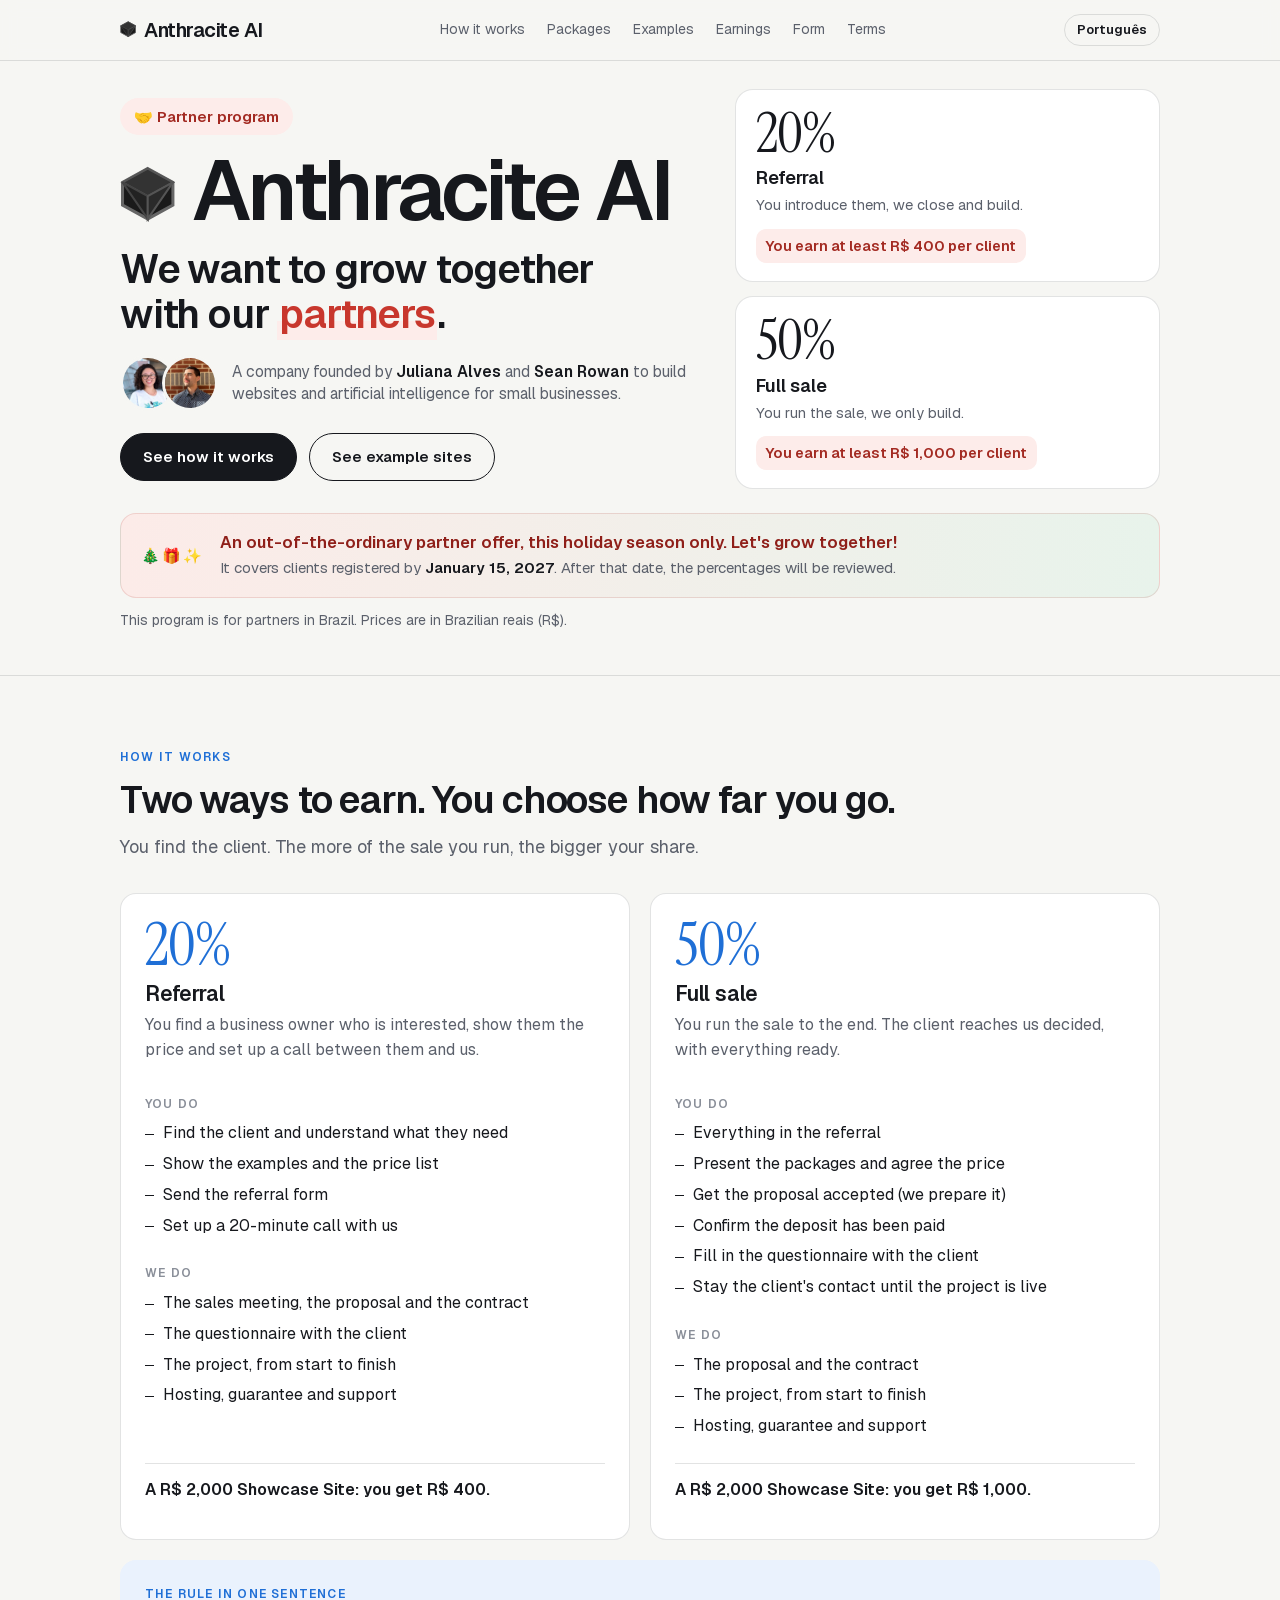
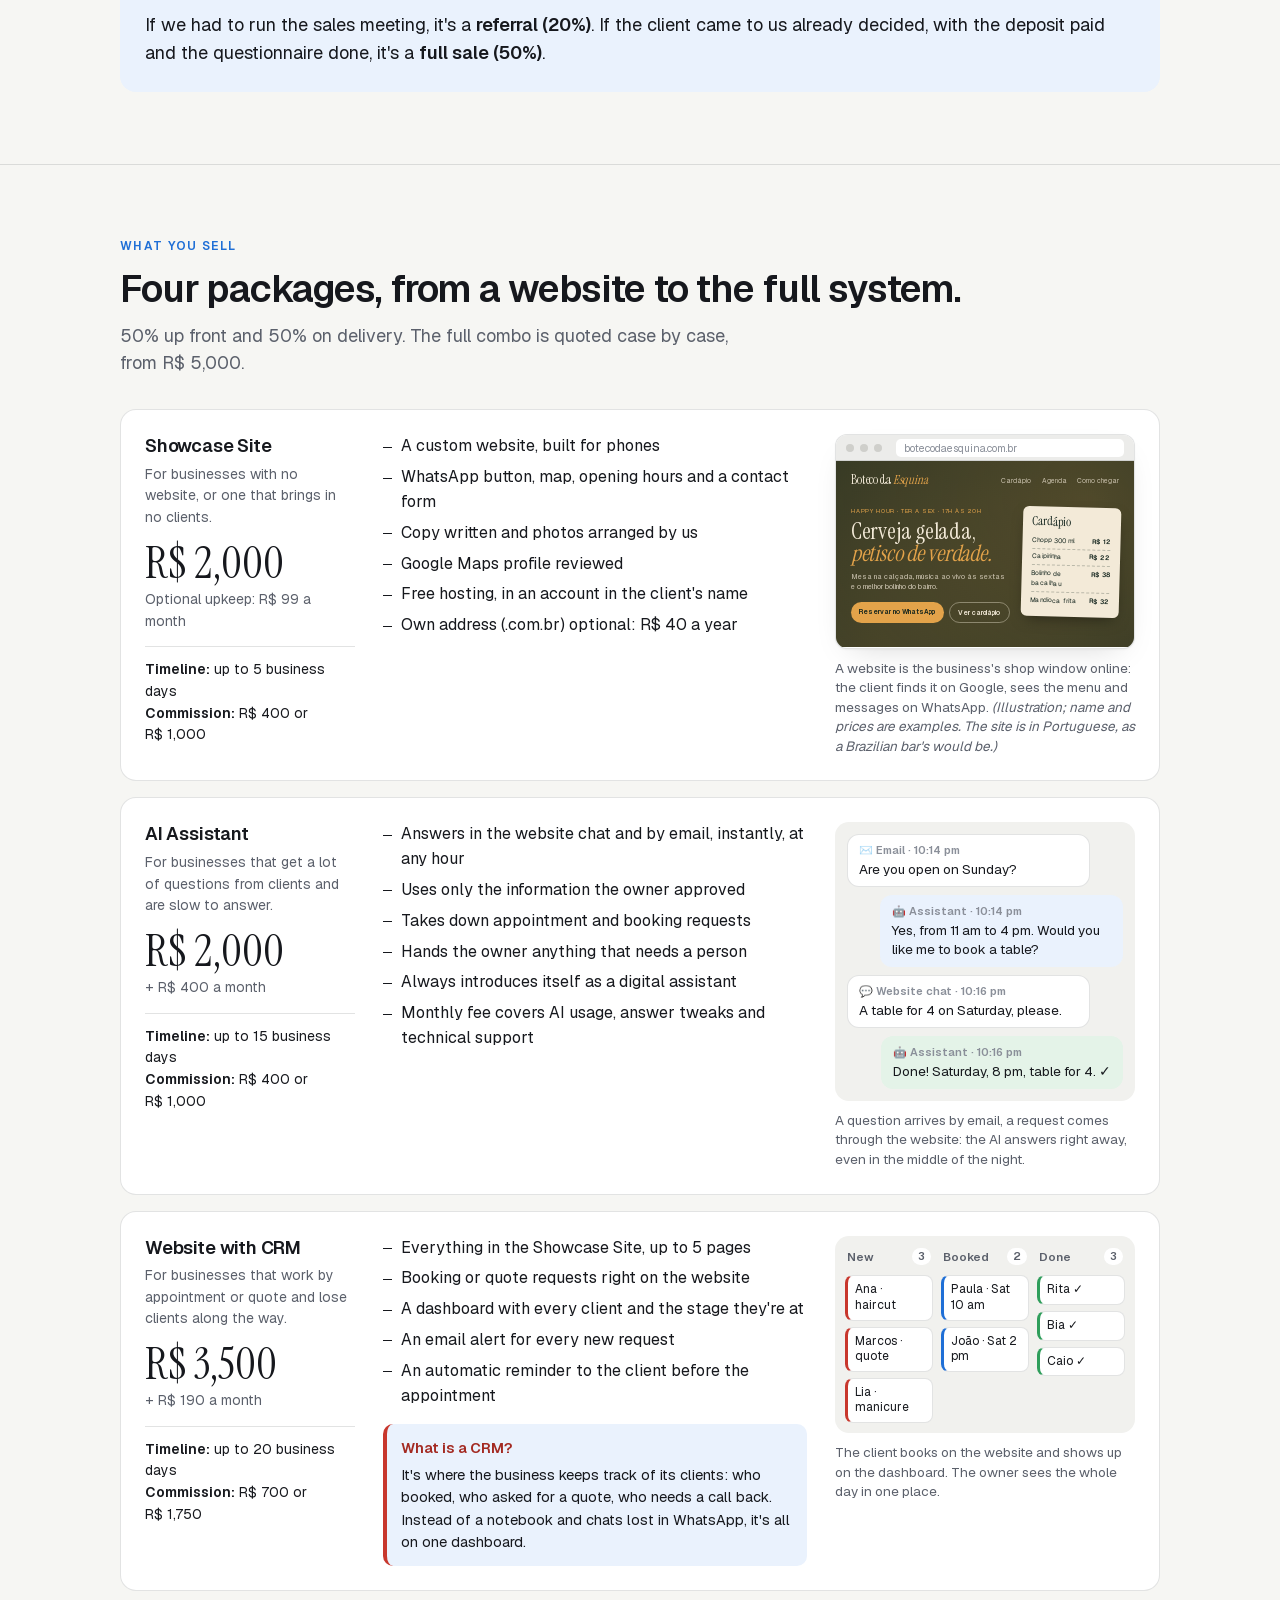
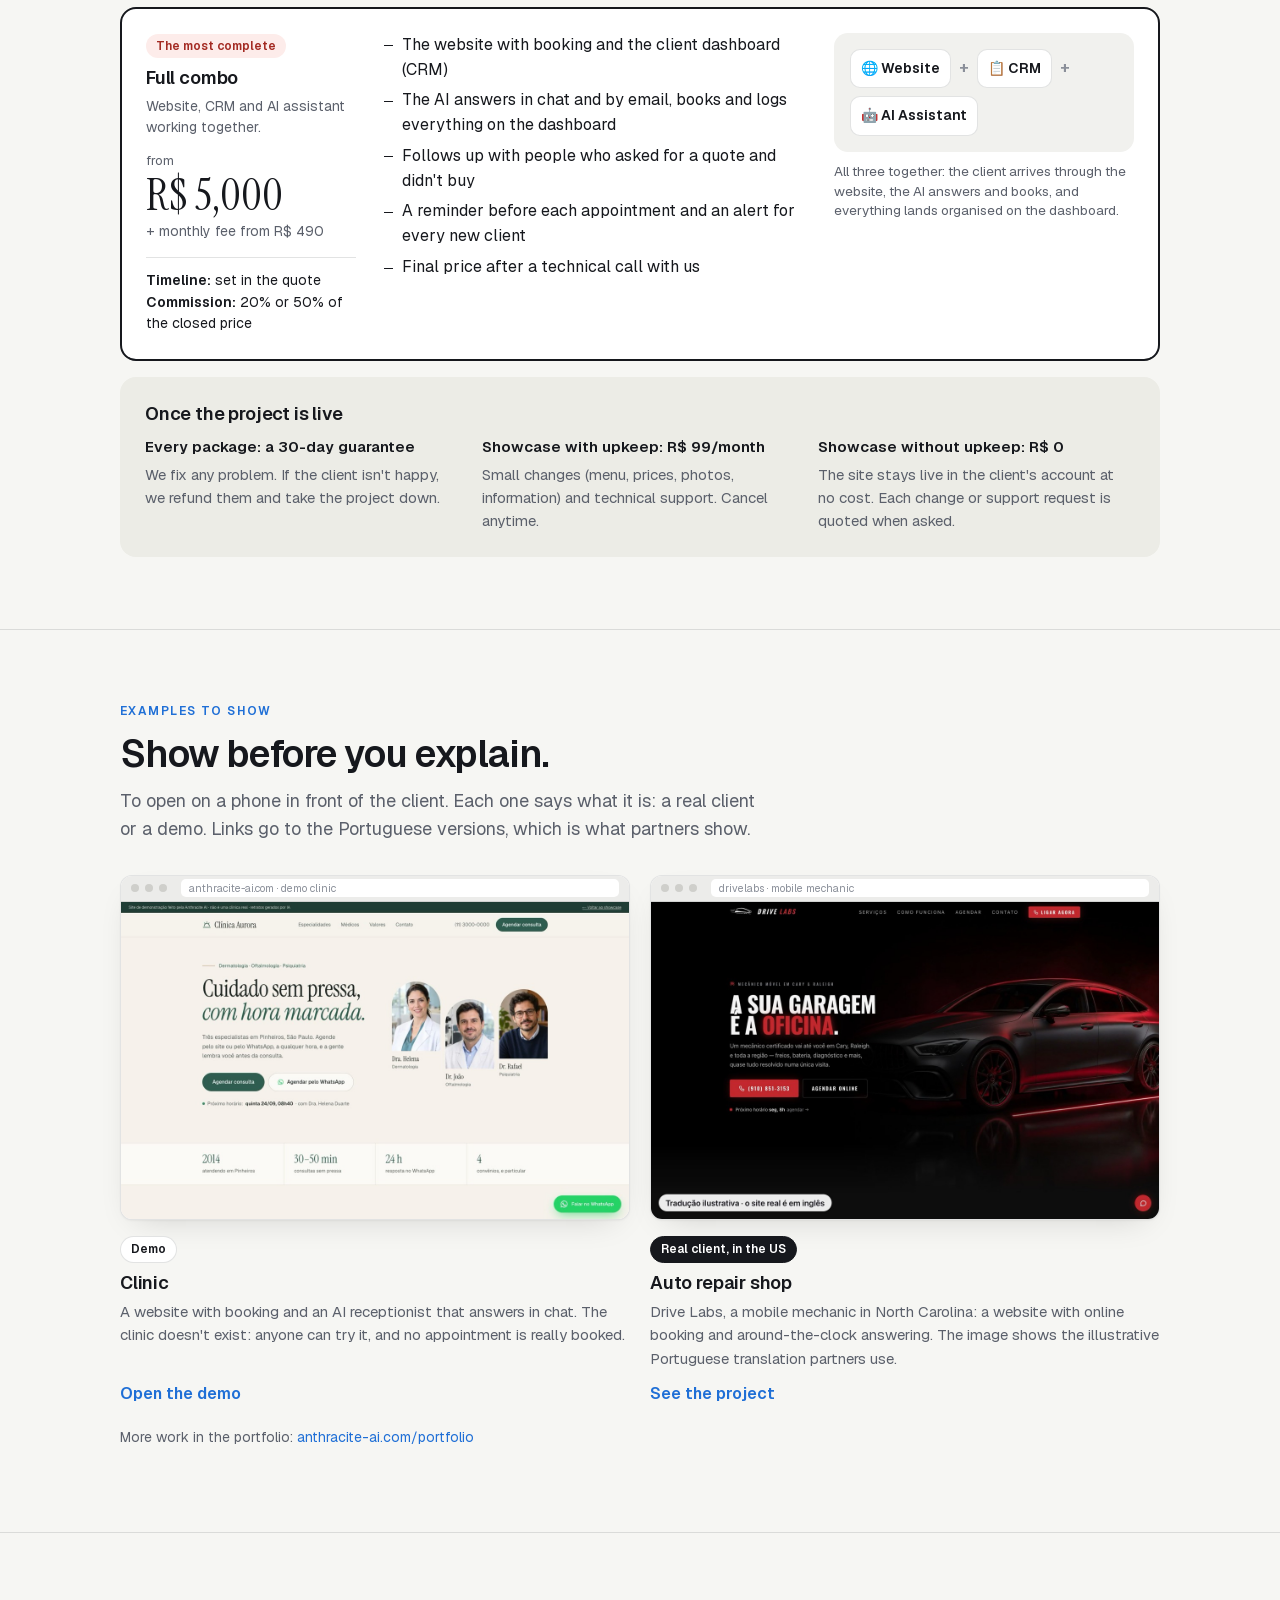
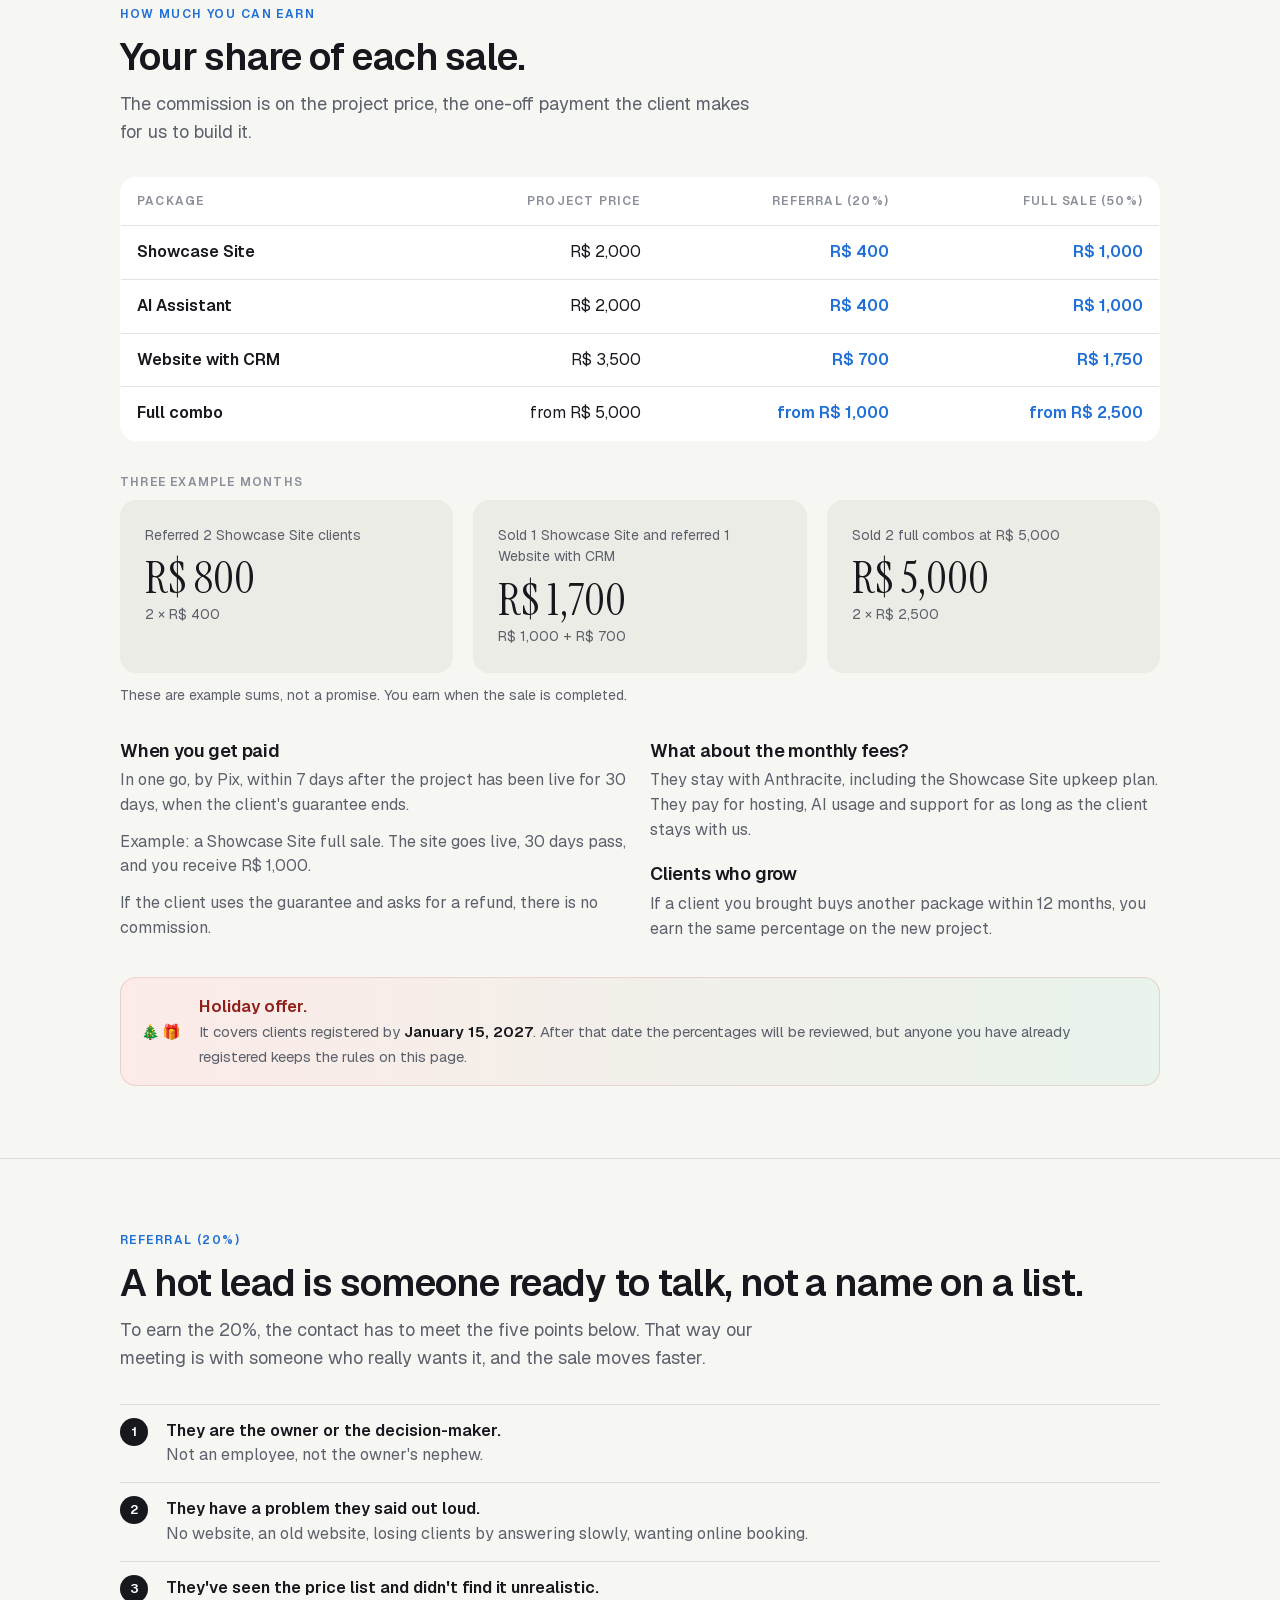
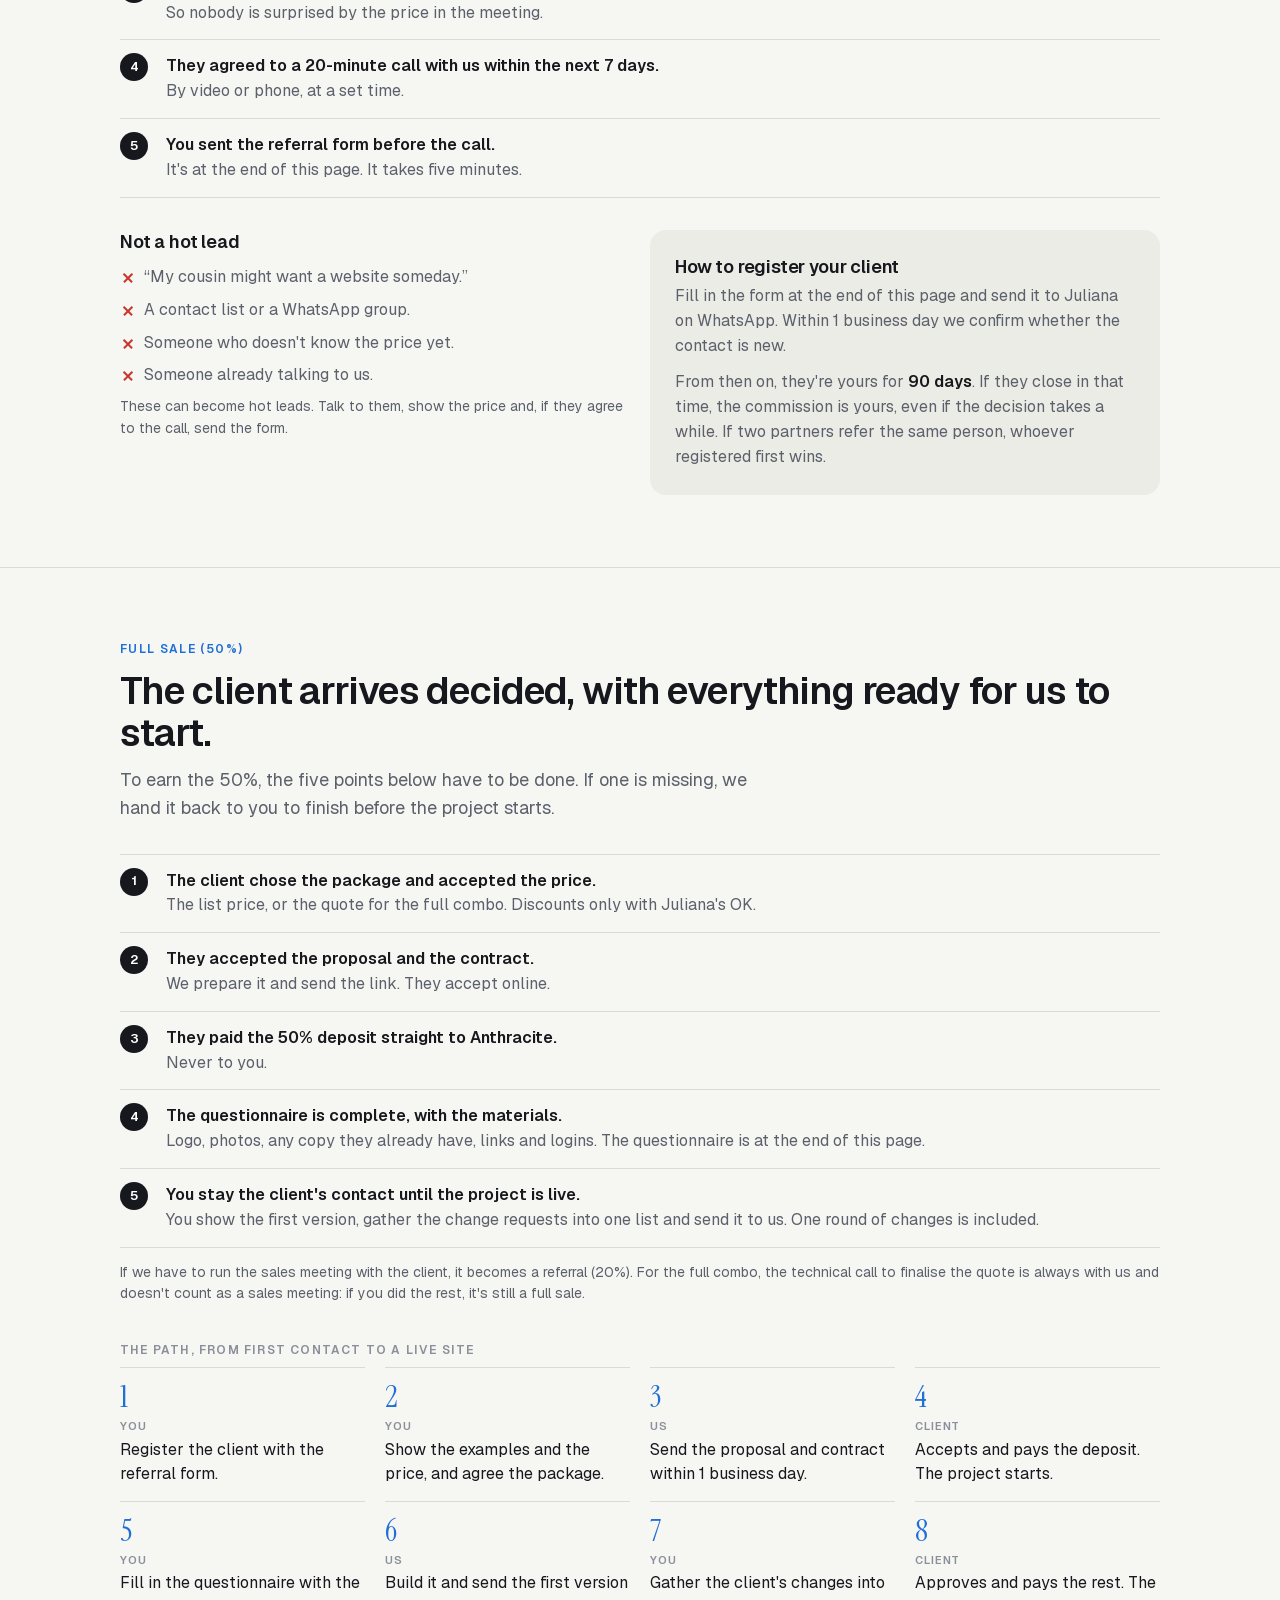
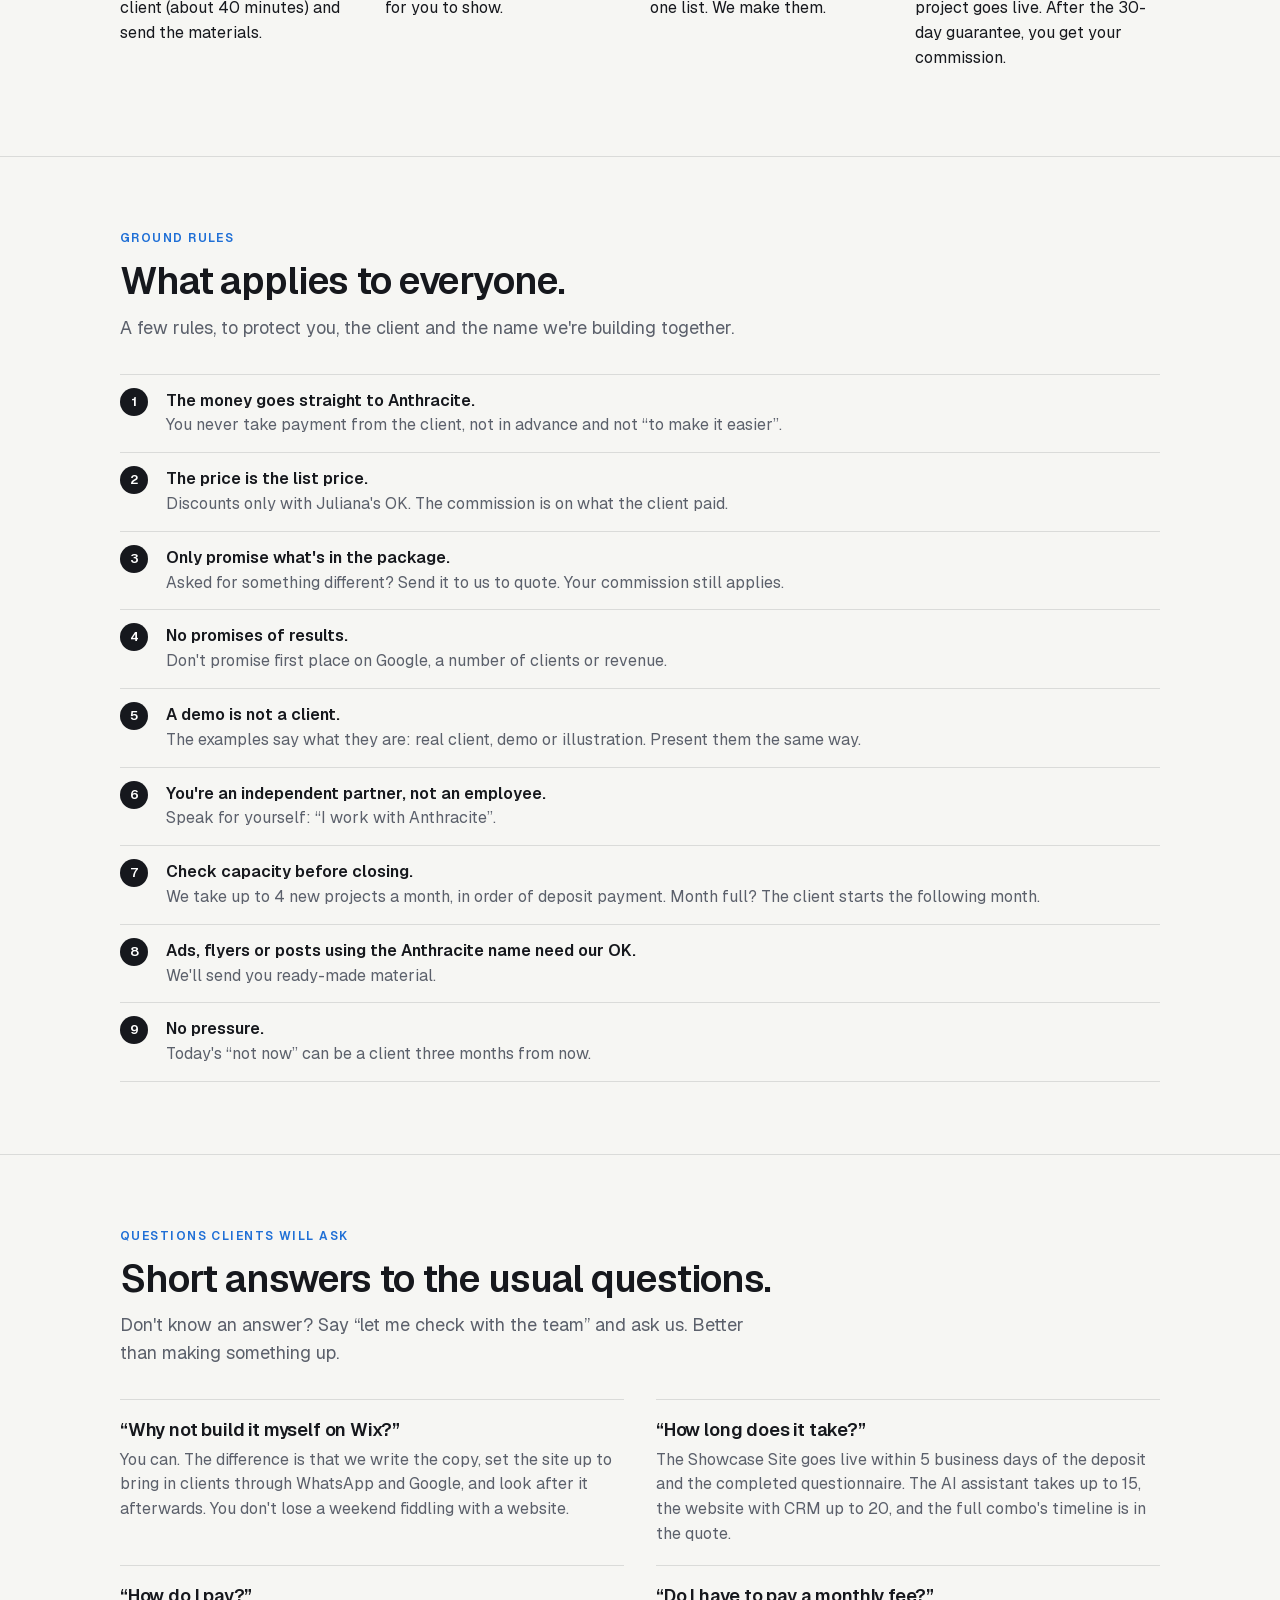
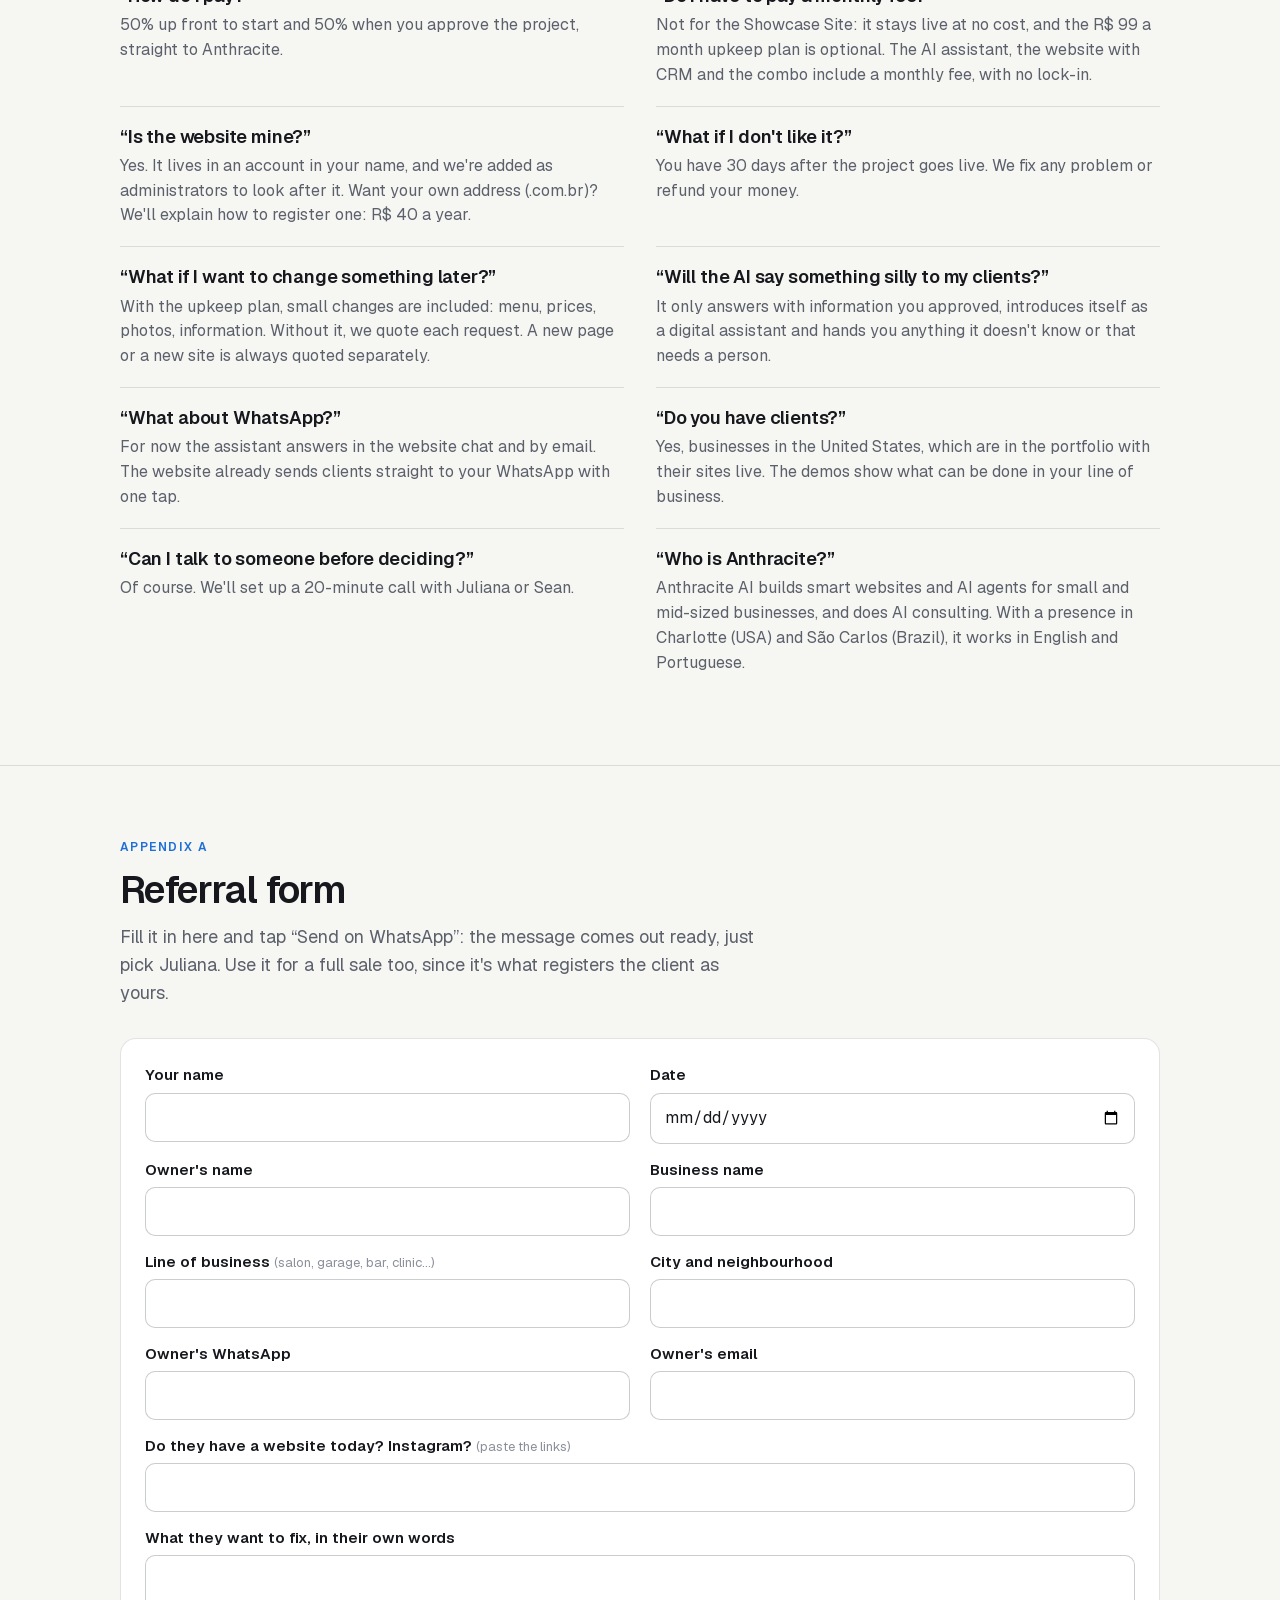
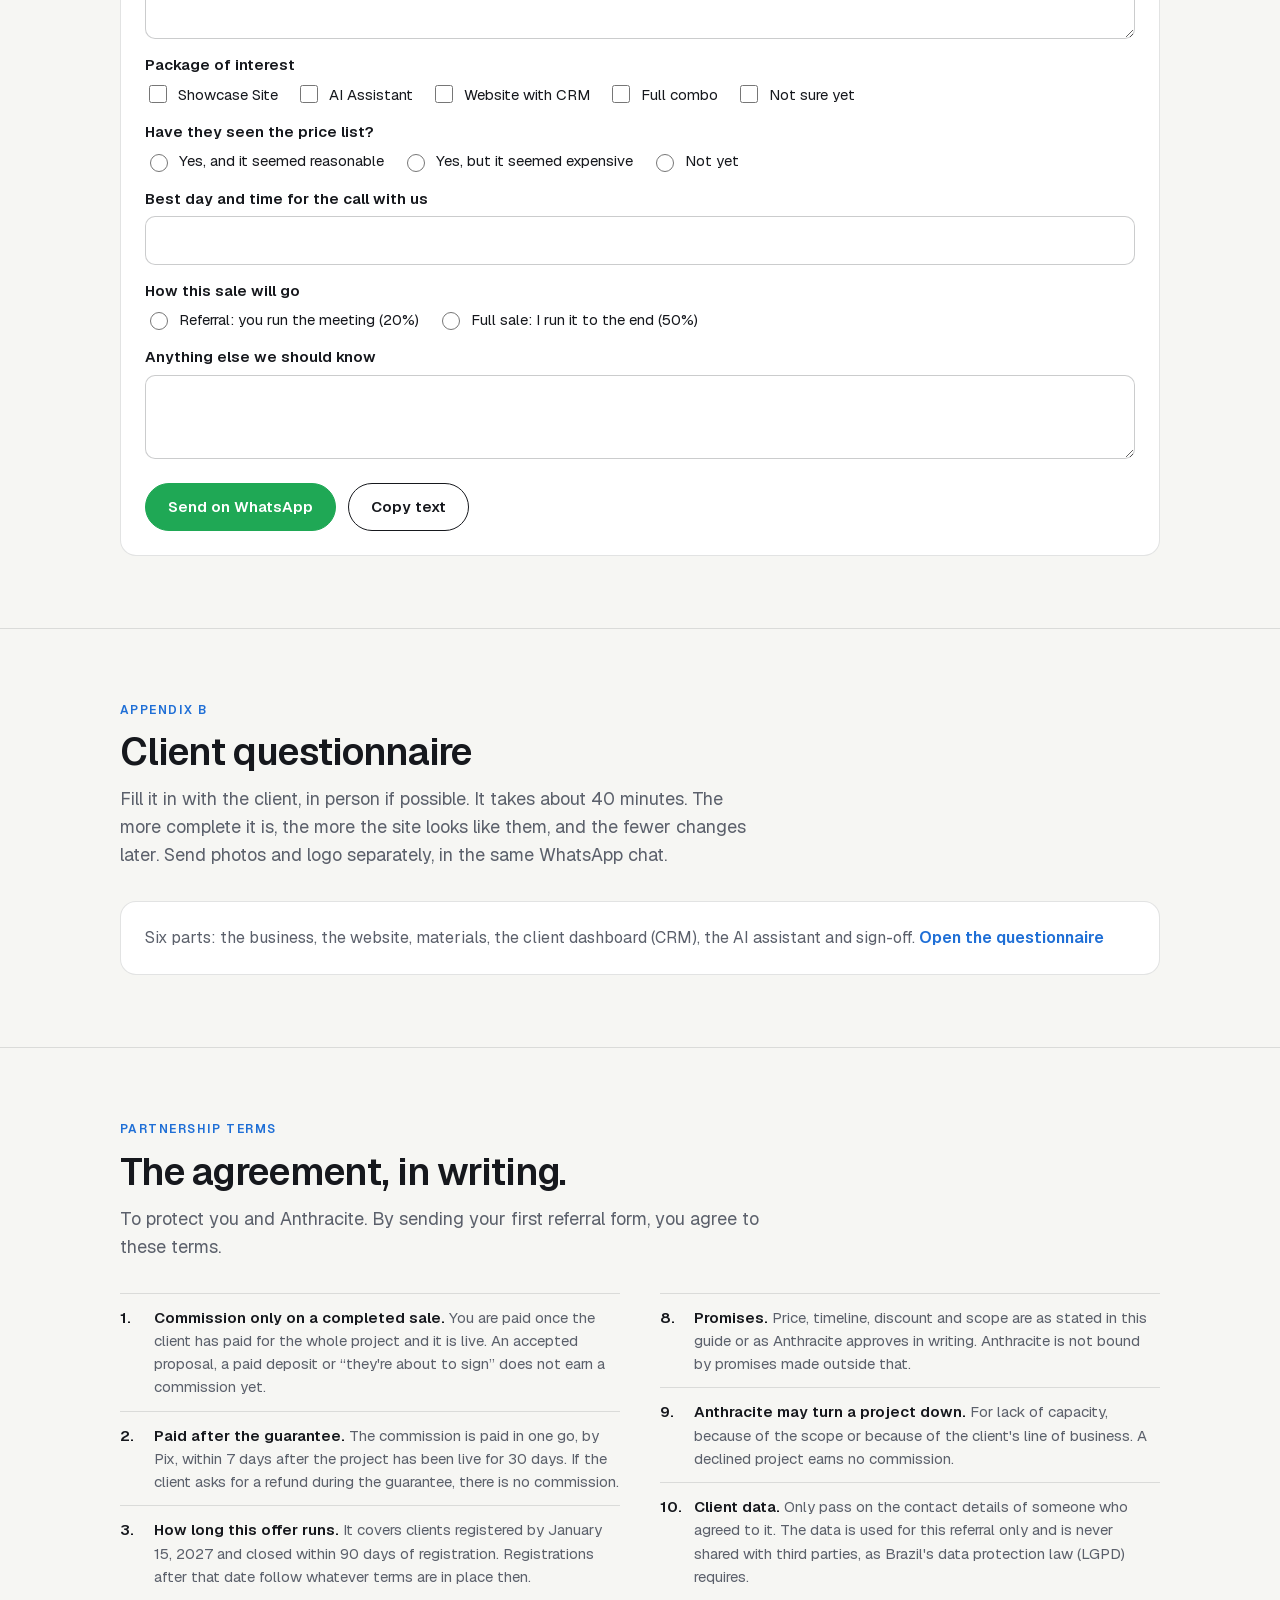
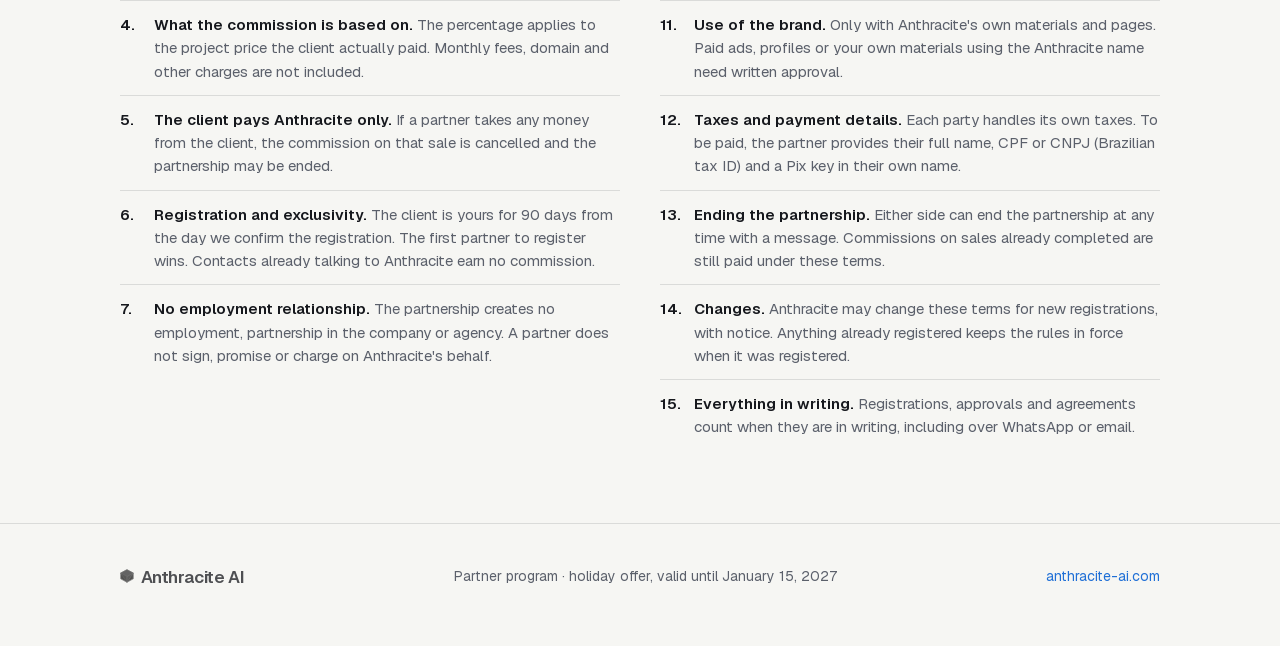
==== en/index.html @ 389bf30f "Topo mais enxuto, quatro pacotes com exemplos visuais, Natal e versão em inglês" ====
<!doctype html>
<html lang="en">
<head>
<meta charset="utf-8">
<meta name="viewport" content="width=device-width, initial-scale=1">
<meta name="robots" content="noindex, nofollow">
<title>Partner program · Anthracite AI</title>
<meta name="description" content="Anthracite AI partner program: refer or sell websites and AI assistants and keep 20% or 50% of each project.">
<meta property="og:title" content="Anthracite AI partner program">
<meta property="og:description" content="You bring the client, we build. 20% for a referral, 50% for a full sale.">
<link rel="alternate" hreflang="pt-BR" href="../">
<link rel="icon" href="data:image/svg+xml,%3Csvg xmlns='http://www.w3.org/2000/svg' viewBox='0 0 22 22'%3E%3Cpolygon points='11,1 21,6.5 21,15.5 11,21 1,15.5 1,6.5' fill='%231a1a1a'/%3E%3Cpolygon points='11,1 21,6.5 11,12 1,6.5' fill='%23333'/%3E%3C/svg%3E">
<link rel="stylesheet" href="../assets/site.css">
</head>
<body>

<header class="top">
  <div class="wrap">
    <a class="wordmark" href="#top" aria-label="Anthracite AI"><svg viewBox="0 0 22 22" fill="none" aria-hidden="true"><polygon points="11,1 21,6.5 21,15.5 11,21 1,15.5 1,6.5" fill="#1a1a1a" stroke="#666" stroke-width="1.2"/><polygon points="11,1 21,6.5 11,12 1,6.5" fill="#333" stroke="#555" stroke-width="0.8"/><polygon points="1,6.5 11,12 11,21" fill="#222" stroke="#444" stroke-width="0.8"/><polygon points="21,6.5 11,12 11,21" fill="#2a2a2a" stroke="#555" stroke-width="0.8"/></svg>Anthracite AI</a>
    <nav aria-label="Sections">
      <a href="#how-it-works">How it works</a>
      <a href="#packages">Packages</a>
      <a href="#examples">Examples</a>
      <a href="#earnings">Earnings</a>
      <a href="#referral-form">Form</a>
      <a href="#terms">Terms</a>
    </nav>
    <a class="lang" href="../" hreflang="pt-BR" lang="pt-BR">Português</a>
  </div>
</header>

<main id="top">

<!-- ============ HERO ============ -->
<section class="hero">
  <div class="wrap hero-grid">
    <div class="hero-main">
      <span class="pill-partner">🤝 Partner program</span>
      <div class="biglogo" role="img" aria-label="Anthracite AI"><svg viewBox="0 0 22 22" fill="none" aria-hidden="true"><polygon points="11,1 21,6.5 21,15.5 11,21 1,15.5 1,6.5" fill="#1a1a1a" stroke="#666" stroke-width="1.2"/><polygon points="11,1 21,6.5 11,12 1,6.5" fill="#333" stroke="#555" stroke-width="0.8"/><polygon points="1,6.5 11,12 11,21" fill="#222" stroke="#444" stroke-width="0.8"/><polygon points="21,6.5 11,12 11,21" fill="#2a2a2a" stroke="#555" stroke-width="0.8"/></svg>Anthracite AI</div>
      <h1>We want to grow together with our <span class="hl">partners</span>.</h1>
      <div class="founders">
        <div class="faces">
          <img src="../assets/juliana.jpg" alt="Juliana Alves" width="56" height="56">
          <img src="../assets/sean.jpg" alt="Sean Rowan" width="56" height="56">
        </div>
        <p>A company founded by <strong>Juliana Alves</strong> and <strong>Sean Rowan</strong> to build websites and artificial intelligence for small businesses.</p>
      </div>
      <div class="btns hero-btns">
        <a class="btn dark" href="#how-it-works">See how it works</a>
        <a class="btn light" href="#examples">See example sites</a>
      </div>
    </div>

    <div class="hero-tiers">
      <a class="tcard" href="#hot-lead">
        <div class="big">20%</div>
        <div class="tname">Referral</div>
        <p>You introduce them, we close and build.</p>
        <div class="earn">You earn at least R$&nbsp;400 per client</div>
      </a>
      <a class="tcard" href="#full-sale">
        <div class="big">50%</div>
        <div class="tname">Full sale</div>
        <p>You run the sale, we only build.</p>
        <div class="earn">You earn at least R$&nbsp;1,000 per client</div>
      </a>
    </div>
  </div>

  <div class="wrap">
    <div class="xmas">
      <span class="xmas-icons" aria-hidden="true">🎄🎁✨</span>
      <div>
        <strong>An out-of-the-ordinary partner offer, this holiday season only. Let's grow together!</strong>
        <span>It covers clients registered by <b>January 15, 2027</b>. After that date, the percentages will be reviewed.</span>
      </div>
    </div>
    <p class="small muted" style="margin:12px 0 0">This program is for partners in Brazil. Prices are in Brazilian reais (R$).</p>
  </div>
</section>

<!-- ============ HOW IT WORKS ============ -->
<section id="how-it-works">
  <div class="wrap">
    <p class="eyebrow">How it works</p>
    <h2>Two ways to earn. You choose how far you go.</h2>
    <p class="lead">You find the client. The more of the sale you run, the bigger your share.</p>

    <div class="grid2">
      <div class="card tier">
        <div class="big">20%</div>
        <h3 style="font-size:21px;margin-top:8px">Referral</h3>
        <p class="muted">You find a business owner who is interested, show them the price and set up a call between them and us.</p>
        <p class="label">You do</p>
        <ul class="dash">
          <li>Find the client and understand what they need</li>
          <li>Show the examples and the price list</li>
          <li>Send the referral form</li>
          <li>Set up a 20-minute call with us</li>
        </ul>
        <p class="label">We do</p>
        <ul class="dash">
          <li>The sales meeting, the proposal and the contract</li>
          <li>The questionnaire with the client</li>
          <li>The project, from start to finish</li>
          <li>Hosting, guarantee and support</li>
        </ul>
        <div class="spacer"></div>
        <p class="example">A R$&nbsp;2,000 Showcase Site: you get R$&nbsp;400.</p>
      </div>
      <div class="card tier">
        <div class="big">50%</div>
        <h3 style="font-size:21px;margin-top:8px">Full sale</h3>
        <p class="muted">You run the sale to the end. The client reaches us decided, with everything ready.</p>
        <p class="label">You do</p>
        <ul class="dash">
          <li>Everything in the referral</li>
          <li>Present the packages and agree the price</li>
          <li>Get the proposal accepted (we prepare it)</li>
          <li>Confirm the deposit has been paid</li>
          <li>Fill in the questionnaire with the client</li>
          <li>Stay the client's contact until the project is live</li>
        </ul>
        <p class="label">We do</p>
        <ul class="dash">
          <li>The proposal and the contract</li>
          <li>The project, from start to finish</li>
          <li>Hosting, guarantee and support</li>
        </ul>
        <div class="spacer"></div>
        <p class="example">A R$&nbsp;2,000 Showcase Site: you get R$&nbsp;1,000.</p>
      </div>
    </div>

    <div class="card blue" style="margin-top:20px">
      <p class="label" style="margin-top:0;color:var(--blue)">The rule in one sentence</p>
      <p style="margin:0;font-size:18px">If we had to run the sales meeting, it's a <strong>referral (20%)</strong>. If the client came to us already decided, with the deposit paid and the questionnaire done, it's a <strong>full sale (50%)</strong>.</p>
    </div>
  </div>
</section>

<!-- ============ PACKAGES ============ -->
<section id="packages">
  <div class="wrap">
    <p class="eyebrow">What you sell</p>
    <h2>Four packages, from a website to the full system.</h2>
    <p class="lead">50% up front and 50% on delivery. The full combo is quoted case by case, from R$&nbsp;5,000.</p>

    <div class="stack">
      <div class="card pkg">
        <div class="pkg-info">
          <h3>Showcase Site</h3>
          <p class="muted small" style="margin:0">For businesses with no website, or one that brings in no clients.</p>
          <div class="price">R$&nbsp;2,000</div>
          <div class="per">Optional upkeep: R$&nbsp;99 a month</div>
          <div class="meta"><div><b>Timeline:</b> up to 5 business days</div><div><b>Commission:</b> R$&nbsp;400 or R$&nbsp;1,000</div></div>
        </div>
        <ul class="dash pkg-list">
          <li>A custom website, built for phones</li>
          <li>WhatsApp button, map, opening hours and a contact form</li>
          <li>Copy written and photos arranged by us</li>
          <li>Google Maps profile reviewed</li>
          <li>Free hosting, in an account in the client's name</li>
          <li>Own address (.com.br) optional: R$&nbsp;40 a year</li>
        </ul>
        <figure class="pkg-visual">
          <div class="frame" role="img" aria-label="Illustration of a bar website: name, happy hour, WhatsApp booking and a priced menu">
            <div class="bar"><i></i><i></i><i></i><span>botecodaesquina.com.br</span></div>
            <div class="shot">
              <div class="boteco" aria-hidden="true">
                <div class="bt-nav"><span class="bt-logo">Boteco da <em>Esquina</em></span><span class="links"><span>Cardápio</span><span>Agenda</span><span>Como chegar</span></span></div>
                <div class="bt-body">
                  <div>
                    <div class="bt-kicker">Happy hour · ter a sex · 17h às 20h</div>
                    <div class="bt-h">Cerveja gelada, <em>petisco de verdade.</em></div>
                    <div class="bt-p">Mesa na calçada, música ao vivo às sextas e o melhor bolinho do bairro.</div>
                    <div class="bt-btns"><span class="bt-btn">Reservar no WhatsApp</span><span class="bt-btn o">Ver cardápio</span></div>
                  </div>
                  <div class="bt-menu">
                    <div class="t">Cardápio</div>
                    <div class="row"><span>Chopp 300 ml</span><b>R$ 12</b></div>
                    <div class="row"><span>Caipirinha</span><b>R$ 22</b></div>
                    <div class="row"><span>Bolinho de bacalhau</span><b>R$ 38</b></div>
                    <div class="row"><span>Mandioca frita</span><b>R$ 32</b></div>
                  </div>
                </div>
              </div>
            </div>
          </div>
          <figcaption>A website is the business's shop window online: the client finds it on Google, sees the menu and messages on WhatsApp. <em>(Illustration; name and prices are examples. The site is in Portuguese, as a Brazilian bar's would be.)</em></figcaption>
        </figure>
      </div>

      <div class="card pkg">
        <div class="pkg-info">
          <h3>AI Assistant</h3>
          <p class="muted small" style="margin:0">For businesses that get a lot of questions from clients and are slow to answer.</p>
          <div class="price">R$&nbsp;2,000</div>
          <div class="per">+ R$&nbsp;400 a month</div>
          <div class="meta"><div><b>Timeline:</b> up to 15 business days</div><div><b>Commission:</b> R$&nbsp;400 or R$&nbsp;1,000</div></div>
        </div>
        <ul class="dash pkg-list">
          <li>Answers in the website chat and by email, instantly, at any hour</li>
          <li>Uses only the information the owner approved</li>
          <li>Takes down appointment and booking requests</li>
          <li>Hands the owner anything that needs a person</li>
          <li>Always introduces itself as a digital assistant</li>
          <li>Monthly fee covers AI usage, answer tweaks and technical support</li>
        </ul>
        <figure class="pkg-visual">
          <div class="chat" role="img" aria-label="Example conversation with the AI assistant">
            <div class="msg in"><span class="src">✉️ Email · 10:14 pm</span>Are you open on Sunday?</div>
            <div class="msg out"><span class="src">🤖 Assistant · 10:14 pm</span>Yes, from 11 am to 4 pm. Would you like me to book a table?</div>
            <div class="msg in"><span class="src">💬 Website chat · 10:16 pm</span>A table for 4 on Saturday, please.</div>
            <div class="msg out ok"><span class="src">🤖 Assistant · 10:16 pm</span>Done! Saturday, 8 pm, table for 4. ✓</div>
          </div>
          <figcaption>A question arrives by email, a request comes through the website: the AI answers right away, even in the middle of the night.</figcaption>
        </figure>
      </div>

      <div class="card pkg">
        <div class="pkg-info">
          <h3>Website with CRM</h3>
          <p class="muted small" style="margin:0">For businesses that work by appointment or quote and lose clients along the way.</p>
          <div class="price">R$&nbsp;3,500</div>
          <div class="per">+ R$&nbsp;190 a month</div>
          <div class="meta"><div><b>Timeline:</b> up to 20 business days</div><div><b>Commission:</b> R$&nbsp;700 or R$&nbsp;1,750</div></div>
        </div>
        <div class="pkg-list">
          <ul class="dash">
            <li>Everything in the Showcase Site, up to 5 pages</li>
            <li>Booking or quote requests right on the website</li>
            <li>A dashboard with every client and the stage they're at</li>
            <li>An email alert for every new request</li>
            <li>An automatic reminder to the client before the appointment</li>
          </ul>
          <div class="whatis">
            <span class="whatis-label">What is a CRM?</span>
            <p>It's where the business keeps track of its clients: who booked, who asked for a quote, who needs a call back. Instead of a notebook and chats lost in WhatsApp, it's all on one dashboard.</p>
          </div>
        </div>
        <figure class="pkg-visual">
          <div class="kanban" role="img" aria-label="Example client dashboard with three columns: new, booked and done">
            <div class="kcol"><div class="khead">New <b>3</b></div><div class="kcard">Ana · haircut</div><div class="kcard">Marcos · quote</div><div class="kcard">Lia · manicure</div></div>
            <div class="kcol"><div class="khead">Booked <b>2</b></div><div class="kcard blue">Paula · Sat 10 am</div><div class="kcard blue">João · Sat 2 pm</div></div>
            <div class="kcol"><div class="khead">Done <b>3</b></div><div class="kcard green">Rita ✓</div><div class="kcard green">Bia ✓</div><div class="kcard green">Caio ✓</div></div>
          </div>
          <figcaption>The client books on the website and shows up on the dashboard. The owner sees the whole day in one place.</figcaption>
        </figure>
      </div>

      <div class="card pkg pkg-combo">
        <div class="pkg-info">
          <span class="tag-top">The most complete</span>
          <h3>Full combo</h3>
          <p class="muted small" style="margin:0">Website, CRM and AI assistant working together.</p>
          <div class="from">from</div>
          <div class="price">R$&nbsp;5,000</div>
          <div class="per">+ monthly fee from R$&nbsp;490</div>
          <div class="meta"><div><b>Timeline:</b> set in the quote</div><div><b>Commission:</b> 20% or 50% of the closed price</div></div>
        </div>
        <ul class="dash pkg-list">
          <li>The website with booking and the client dashboard (CRM)</li>
          <li>The AI answers in chat and by email, books and logs everything on the dashboard</li>
          <li>Follows up with people who asked for a quote and didn't buy</li>
          <li>A reminder before each appointment and an alert for every new client</li>
          <li>Final price after a technical call with us</li>
        </ul>
        <figure class="pkg-visual">
          <div class="combo">
            <span class="cpart">🌐 Website</span><span class="plus">+</span><span class="cpart">📋 CRM</span><span class="plus">+</span><span class="cpart">🤖 AI Assistant</span>
          </div>
          <figcaption>All three together: the client arrives through the website, the AI answers and books, and everything lands organised on the dashboard.</figcaption>
        </figure>
      </div>

      <div class="card soft after">
        <h3>Once the project is live</h3>
        <div class="grid3" style="margin-top:10px">
          <div><b>Every package: a 30-day guarantee</b>We fix any problem. If the client isn't happy, we refund them and take the project down.</div>
          <div><b>Showcase with upkeep: R$&nbsp;99/month</b>Small changes (menu, prices, photos, information) and technical support. Cancel anytime.</div>
          <div><b>Showcase without upkeep: R$&nbsp;0</b>The site stays live in the client's account at no cost. Each change or support request is quoted when asked.</div>
        </div>
      </div>
    </div>
  </div>
</section>

<!-- ============ EXAMPLES ============ -->
<section id="examples">
  <div class="wrap">
    <p class="eyebrow">Examples to show</p>
    <h2>Show before you explain.</h2>
    <p class="lead">To open on a phone in front of the client. Each one says what it is: a real client or a demo. Links go to the Portuguese versions, which is what partners show.</p>

    <div class="grid2">
      <article class="ex">
        <a class="frame" href="https://anthracite-ai.com/pt/portfolio/medical-clinic/demo" target="_blank" rel="noopener" aria-label="Open the clinic website demo">
          <div class="bar"><i></i><i></i><i></i><span>anthracite-ai.com · demo clinic</span></div>
          <div class="shot"><img src="../assets/clinica.jpg" alt="Website for Clínica Aurora, a demo clinic" loading="lazy" width="1200" height="750"></div>
        </a>
        <span class="tag">Demo</span>
        <h3>Clinic</h3>
        <p>A website with booking and an AI receptionist that answers in chat. The clinic doesn't exist: anyone can try it, and no appointment is really booked.</p>
        <a class="go" href="https://anthracite-ai.com/pt/portfolio/medical-clinic/demo" target="_blank" rel="noopener">Open the demo</a>
      </article>

      <article class="ex">
        <a class="frame" href="https://anthracite-ai.com/portfolio/drive-labs" target="_blank" rel="noopener" aria-label="See the Drive Labs project">
          <div class="bar"><i></i><i></i><i></i><span>drivelabs · mobile mechanic</span></div>
          <div class="shot"><img src="../assets/oficina.jpg" alt="Drive Labs website, a mobile mechanic in the US, with an illustrative translation" loading="lazy" width="1200" height="750"></div>
        </a>
        <span class="tag real">Real client, in the US</span>
        <h3>Auto repair shop</h3>
        <p>Drive Labs, a mobile mechanic in North Carolina: a website with online booking and around-the-clock answering. The image shows the illustrative Portuguese translation partners use.</p>
        <a class="go" href="https://anthracite-ai.com/portfolio/drive-labs" target="_blank" rel="noopener">See the project</a>
      </article>
    </div>
    <p class="small muted" style="margin-top:20px">More work in the portfolio: <a href="https://anthracite-ai.com/portfolio" target="_blank" rel="noopener">anthracite-ai.com/portfolio</a></p>
  </div>
</section>

<!-- ============ EARNINGS ============ -->
<section id="earnings">
  <div class="wrap">
    <p class="eyebrow">How much you can earn</p>
    <h2>Your share of each sale.</h2>
    <p class="lead">The commission is on the project price, the one-off payment the client makes for us to build it.</p>

    <div class="table-wrap">
      <table>
        <thead><tr><th>Package</th><th class="num">Project price</th><th class="num">Referral (20%)</th><th class="num">Full sale (50%)</th></tr></thead>
        <tbody>
          <tr><td><strong>Showcase Site</strong></td><td class="num">R$ 2,000</td><td class="num hi">R$ 400</td><td class="num hi">R$ 1,000</td></tr>
          <tr><td><strong>AI Assistant</strong></td><td class="num">R$ 2,000</td><td class="num hi">R$ 400</td><td class="num hi">R$ 1,000</td></tr>
          <tr><td><strong>Website with CRM</strong></td><td class="num">R$ 3,500</td><td class="num hi">R$ 700</td><td class="num hi">R$ 1,750</td></tr>
          <tr><td><strong>Full combo</strong></td><td class="num">from R$ 5,000</td><td class="num hi">from R$ 1,000</td><td class="num hi">from R$ 2,500</td></tr>
        </tbody>
      </table>
    </div>

    <p class="label" style="margin-top:32px">Three example months</p>
    <div class="grid3">
      <div class="card soft scenario"><p class="small muted" style="margin:0">Referred 2 Showcase Site clients</p><div class="total">R$&nbsp;800</div><p class="small muted" style="margin:0">2 × R$ 400</p></div>
      <div class="card soft scenario"><p class="small muted" style="margin:0">Sold 1 Showcase Site and referred 1 Website with CRM</p><div class="total">R$&nbsp;1,700</div><p class="small muted" style="margin:0">R$ 1,000 + R$ 700</p></div>
      <div class="card soft scenario"><p class="small muted" style="margin:0">Sold 2 full combos at R$ 5,000</p><div class="total">R$&nbsp;5,000</div><p class="small muted" style="margin:0">2 × R$ 2,500</p></div>
    </div>
    <p class="small muted" style="margin-top:12px">These are example sums, not a promise. You earn when the sale is completed.</p>

    <div class="grid2" style="margin-top:32px">
      <div>
        <h3>When you get paid</h3>
        <p class="muted">In one go, by Pix, within 7 days after the project has been live for 30 days, when the client's guarantee ends.</p>
        <p class="muted">Example: a Showcase Site full sale. The site goes live, 30 days pass, and you receive R$&nbsp;1,000.</p>
        <p class="muted">If the client uses the guarantee and asks for a refund, there is no commission.</p>
      </div>
      <div>
        <h3>What about the monthly fees?</h3>
        <p class="muted">They stay with Anthracite, including the Showcase Site upkeep plan. They pay for hosting, AI usage and support for as long as the client stays with us.</p>
        <h3 style="margin-top:20px">Clients who grow</h3>
        <p class="muted">If a client you brought buys another package within 12 months, you earn the same percentage on the new project.</p>
      </div>
    </div>

    <div class="xmas" style="margin-top:24px">
      <span class="xmas-icons" aria-hidden="true">🎄🎁</span>
      <div>
        <strong>Holiday offer.</strong>
        <span>It covers clients registered by <b>January 15, 2027</b>. After that date the percentages will be reviewed, but anyone you have already registered keeps the rules on this page.</span>
      </div>
    </div>
  </div>
</section>

<!-- ============ HOT LEAD ============ -->
<section id="hot-lead">
  <div class="wrap">
    <p class="eyebrow">Referral (20%)</p>
    <h2>A hot lead is someone ready to talk, not a name on a list.</h2>
    <p class="lead">To earn the 20%, the contact has to meet the five points below. That way our meeting is with someone who really wants it, and the sale moves faster.</p>

    <ol class="check">
      <li><strong>They are the owner or the decision-maker.</strong><span>Not an employee, not the owner's nephew.</span></li>
      <li><strong>They have a problem they said out loud.</strong><span>No website, an old website, losing clients by answering slowly, wanting online booking.</span></li>
      <li><strong>They've seen the price list and didn't find it unrealistic.</strong><span>So nobody is surprised by the price in the meeting.</span></li>
      <li><strong>They agreed to a 20-minute call with us within the next 7 days.</strong><span>By video or phone, at a set time.</span></li>
      <li><strong>You sent the referral form before the call.</strong><span>It's at the end of this page. It takes five minutes.</span></li>
    </ol>

    <div class="grid2" style="margin-top:32px">
      <div>
        <h3>Not a hot lead</h3>
        <ul class="x" style="margin-top:12px">
          <li>“My cousin might want a website someday.”</li>
          <li>A contact list or a WhatsApp group.</li>
          <li>Someone who doesn't know the price yet.</li>
          <li>Someone already talking to us.</li>
        </ul>
        <p class="small muted">These can become hot leads. Talk to them, show the price and, if they agree to the call, send the form.</p>
      </div>
      <div class="card soft">
        <h3>How to register your client</h3>
        <p class="muted">Fill in the form at the end of this page and send it to Juliana on WhatsApp. Within 1 business day we confirm whether the contact is new.</p>
        <p class="muted" style="margin:0">From then on, they're yours for <strong style="color:var(--coal)">90 days</strong>. If they close in that time, the commission is yours, even if the decision takes a while. If two partners refer the same person, whoever registered first wins.</p>
      </div>
    </div>
  </div>
</section>

<!-- ============ FULL SALE ============ -->
<section id="full-sale">
  <div class="wrap">
    <p class="eyebrow">Full sale (50%)</p>
    <h2>The client arrives decided, with everything ready for us to start.</h2>
    <p class="lead">To earn the 50%, the five points below have to be done. If one is missing, we hand it back to you to finish before the project starts.</p>

    <ol class="check">
      <li><strong>The client chose the package and accepted the price.</strong><span>The list price, or the quote for the full combo. Discounts only with Juliana's OK.</span></li>
      <li><strong>They accepted the proposal and the contract.</strong><span>We prepare it and send the link. They accept online.</span></li>
      <li><strong>They paid the 50% deposit straight to Anthracite.</strong><span>Never to you.</span></li>
      <li><strong>The questionnaire is complete, with the materials.</strong><span>Logo, photos, any copy they already have, links and logins. The questionnaire is at the end of this page.</span></li>
      <li><strong>You stay the client's contact until the project is live.</strong><span>You show the first version, gather the change requests into one list and send it to us. One round of changes is included.</span></li>
    </ol>
    <p class="small muted" style="margin-top:14px">If we have to run the sales meeting with the client, it becomes a referral (20%). For the full combo, the technical call to finalise the quote is always with us and doesn't count as a sales meeting: if you did the rest, it's still a full sale.</p>

    <p class="label" style="margin-top:36px">The path, from first contact to a live site</p>
    <div class="steps">
      <div class="step"><div class="n">1</div><div class="who">You</div>Register the client with the referral form.</div>
      <div class="step"><div class="n">2</div><div class="who">You</div>Show the examples and the price, and agree the package.</div>
      <div class="step"><div class="n">3</div><div class="who">Us</div>Send the proposal and contract within 1 business day.</div>
      <div class="step"><div class="n">4</div><div class="who">Client</div>Accepts and pays the deposit. The project starts.</div>
      <div class="step"><div class="n">5</div><div class="who">You</div>Fill in the questionnaire with the client (about 40 minutes) and send the materials.</div>
      <div class="step"><div class="n">6</div><div class="who">Us</div>Build it and send the first version for you to show.</div>
      <div class="step"><div class="n">7</div><div class="who">You</div>Gather the client's changes into one list. We make them.</div>
      <div class="step"><div class="n">8</div><div class="who">Client</div>Approves and pays the rest. The project goes live. After the 30-day guarantee, you get your commission.</div>
    </div>
  </div>
</section>

<!-- ============ GROUND RULES ============ -->
<section id="ground-rules">
  <div class="wrap">
    <p class="eyebrow">Ground rules</p>
    <h2>What applies to everyone.</h2>
    <p class="lead">A few rules, to protect you, the client and the name we're building together.</p>
    <ol class="check">
      <li><strong>The money goes straight to Anthracite.</strong><span>You never take payment from the client, not in advance and not “to make it easier”.</span></li>
      <li><strong>The price is the list price.</strong><span>Discounts only with Juliana's OK. The commission is on what the client paid.</span></li>
      <li><strong>Only promise what's in the package.</strong><span>Asked for something different? Send it to us to quote. Your commission still applies.</span></li>
      <li><strong>No promises of results.</strong><span>Don't promise first place on Google, a number of clients or revenue.</span></li>
      <li><strong>A demo is not a client.</strong><span>The examples say what they are: real client, demo or illustration. Present them the same way.</span></li>
      <li><strong>You're an independent partner, not an employee.</strong><span>Speak for yourself: “I work with Anthracite”.</span></li>
      <li><strong>Check capacity before closing.</strong><span>We take up to 4 new projects a month, in order of deposit payment. Month full? The client starts the following month.</span></li>
      <li><strong>Ads, flyers or posts using the Anthracite name need our OK.</strong><span>We'll send you ready-made material.</span></li>
      <li><strong>No pressure.</strong><span>Today's “not now” can be a client three months from now.</span></li>
    </ol>
  </div>
</section>

<!-- ============ FAQ ============ -->
<section id="questions">
  <div class="wrap">
    <p class="eyebrow">Questions clients will ask</p>
    <h2>Short answers to the usual questions.</h2>
    <p class="lead">Don't know an answer? Say “let me check with the team” and ask us. Better than making something up.</p>
    <div class="faq">
      <div><h3>“Why not build it myself on Wix?”</h3><p>You can. The difference is that we write the copy, set the site up to bring in clients through WhatsApp and Google, and look after it afterwards. You don't lose a weekend fiddling with a website.</p></div>
      <div><h3>“How long does it take?”</h3><p>The Showcase Site goes live within 5 business days of the deposit and the completed questionnaire. The AI assistant takes up to 15, the website with CRM up to 20, and the full combo's timeline is in the quote.</p></div>
      <div><h3>“How do I pay?”</h3><p>50% up front to start and 50% when you approve the project, straight to Anthracite.</p></div>
      <div><h3>“Do I have to pay a monthly fee?”</h3><p>Not for the Showcase Site: it stays live at no cost, and the R$ 99 a month upkeep plan is optional. The AI assistant, the website with CRM and the combo include a monthly fee, with no lock-in.</p></div>
      <div><h3>“Is the website mine?”</h3><p>Yes. It lives in an account in your name, and we're added as administrators to look after it. Want your own address (.com.br)? We'll explain how to register one: R$ 40 a year.</p></div>
      <div><h3>“What if I don't like it?”</h3><p>You have 30 days after the project goes live. We fix any problem or refund your money.</p></div>
      <div><h3>“What if I want to change something later?”</h3><p>With the upkeep plan, small changes are included: menu, prices, photos, information. Without it, we quote each request. A new page or a new site is always quoted separately.</p></div>
      <div><h3>“Will the AI say something silly to my clients?”</h3><p>It only answers with information you approved, introduces itself as a digital assistant and hands you anything it doesn't know or that needs a person.</p></div>
      <div><h3>“What about WhatsApp?”</h3><p>For now the assistant answers in the website chat and by email. The website already sends clients straight to your WhatsApp with one tap.</p></div>
      <div><h3>“Do you have clients?”</h3><p>Yes, businesses in the United States, which are in the portfolio with their sites live. The demos show what can be done in your line of business.</p></div>
      <div><h3>“Can I talk to someone before deciding?”</h3><p>Of course. We'll set up a 20-minute call with Juliana or Sean.</p></div>
      <div><h3>“Who is Anthracite?”</h3><p>Anthracite AI builds smart websites and AI agents for small and mid-sized businesses, and does AI consulting. With a presence in Charlotte (USA) and São Carlos (Brazil), it works in English and Portuguese.</p></div>
    </div>
  </div>
</section>

<!-- ============ REFERRAL FORM ============ -->
<section id="referral-form">
  <div class="wrap">
    <p class="eyebrow">Appendix A</p>
    <h2>Referral form</h2>
    <p class="lead">Fill it in here and tap “Send on WhatsApp”: the message comes out ready, just pick Juliana. Use it for a full sale too, since it's what registers the client as yours.</p>

    <form class="card" data-title="Referral form · Anthracite AI" onsubmit="return false">
      <div class="fields">
        <label class="f"><span>Your name</span><input type="text" name="Partner" autocomplete="name"></label>
        <label class="f"><span>Date</span><input type="date" name="Date"></label>
        <label class="f"><span>Owner's name</span><input type="text" name="Owner"></label>
        <label class="f"><span>Business name</span><input type="text" name="Business"></label>
        <label class="f"><span>Line of business <small>(salon, garage, bar, clinic...)</small></span><input type="text" name="Line of business"></label>
        <label class="f"><span>City and neighbourhood</span><input type="text" name="City and neighbourhood"></label>
        <label class="f"><span>Owner's WhatsApp</span><input type="tel" name="Owner's WhatsApp"></label>
        <label class="f"><span>Owner's email</span><input type="email" name="Owner's email"></label>
        <label class="f full"><span>Do they have a website today? Instagram? <small>(paste the links)</small></span><input type="text" name="Website and Instagram"></label>
        <label class="f full"><span>What they want to fix, in their own words</span><textarea name="What they want to fix"></textarea></label>
        <div class="f full"><span>Package of interest</span>
          <div class="opts" data-name="Package of interest">
            <label><input type="checkbox" value="Showcase Site">Showcase Site</label>
            <label><input type="checkbox" value="AI Assistant">AI Assistant</label>
            <label><input type="checkbox" value="Website with CRM">Website with CRM</label>
            <label><input type="checkbox" value="Full combo">Full combo</label>
            <label><input type="checkbox" value="Not sure yet">Not sure yet</label>
          </div>
        </div>
        <div class="f full"><span>Have they seen the price list?</span>
          <div class="opts" data-name="Seen the price list">
            <label><input type="radio" name="prices" value="Yes, and it seemed reasonable">Yes, and it seemed reasonable</label>
            <label><input type="radio" name="prices" value="Yes, but it seemed expensive">Yes, but it seemed expensive</label>
            <label><input type="radio" name="prices" value="Not yet">Not yet</label>
          </div>
        </div>
        <label class="f full"><span>Best day and time for the call with us</span><input type="text" name="Best time"></label>
        <div class="f full"><span>How this sale will go</span>
          <div class="opts" data-name="Type">
            <label><input type="radio" name="type" value="Referral: you run the meeting (20%)">Referral: you run the meeting (20%)</label>
            <label><input type="radio" name="type" value="Full sale: I run it to the end (50%)">Full sale: I run it to the end (50%)</label>
          </div>
        </div>
        <label class="f full"><span>Anything else we should know</span><textarea name="Notes"></textarea></label>
      </div>
      <div class="send">
        <button type="button" class="btn wa" data-send>Send on WhatsApp</button>
        <button type="button" class="btn light" data-copy>Copy text</button>
        <span class="hint" data-status></span>
      </div>
    </form>
  </div>
</section>

<!-- ============ QUESTIONNAIRE ============ -->
<section id="questionnaire">
  <div class="wrap">
    <p class="eyebrow">Appendix B</p>
    <h2>Client questionnaire</h2>
    <p class="lead">Fill it in with the client, in person if possible. It takes about 40 minutes. The more complete it is, the more the site looks like them, and the fewer changes later. Send photos and logo separately, in the same WhatsApp chat.</p>

    <details class="card form-card">
      <summary><span class="muted">Six parts: the business, the website, materials, the client dashboard (CRM), the AI assistant and sign-off.</span> <span class="open">Open the questionnaire</span></summary>
      <form data-title="Client questionnaire · Anthracite AI" onsubmit="return false">
        <div class="fields">
          <div class="formsec"><span>1 · The business</span><span class="pill">Every package</span></div>
          <label class="f"><span>Business name, as it should appear on the site</span><input type="text" name="Name on site"></label>
          <label class="f"><span>Opening hours</span><input type="text" name="Hours"></label>
          <label class="f"><span>Address <small>(or “serves the area of...”)</small></span><input type="text" name="Address"></label>
          <label class="f"><span>WhatsApp, phone, email and Instagram</span><input type="text" name="Contacts"></label>
          <label class="f full"><span>What they sell or which services they offer <small>(the main ones, with prices if they want them on the site)</small></span><textarea name="Products and services"></textarea></label>
          <label class="f full"><span>The story in a few lines: how long it's been around and who's behind it</span><textarea name="Story"></textarea></label>
          <label class="f full"><span>Why do clients choose them over a competitor?</span><textarea name="Difference"></textarea></label>
          <label class="f full"><span>Who is the ideal client?</span><input type="text" name="Ideal client"></label>

          <div class="formsec"><span>2 · The website</span><span class="pill">Every package</span></div>
          <div class="f full"><span>What does the site most need to do?</span>
            <div class="opts" data-name="Website goal">
              <label><input type="checkbox" value="Bring in WhatsApp messages">Bring in WhatsApp messages</label>
              <label><input type="checkbox" value="Take bookings">Take bookings</label>
              <label><input type="checkbox" value="Take quote requests">Take quote requests</label>
              <label><input type="checkbox" value="Show a menu or catalogue">Show a menu or catalogue</label>
            </div>
          </div>
          <label class="f full"><span>2 or 3 websites they like, in any line of business, and what they like about each</span><textarea name="Reference sites"></textarea></label>
          <label class="f"><span>Do they have a logo? What are the brand colours?</span><input type="text" name="Logo and colours"></label>
          <label class="f"><span>Do they already own a domain? Which? Who has the login?</span><input type="text" name="Domain"></label>
          <label class="f full"><span>The 5 questions clients ask most, with the answers</span><textarea name="Frequent questions"></textarea></label>

          <div class="formsec"><span>3 · Materials</span><span class="pill">Every package</span></div>
          <div class="f full">
            <div class="opts" data-name="Materials ready" style="flex-direction:column;gap:10px">
              <label><input type="checkbox" value="Logo">Logo, in the original file if they have it</label>
              <label><input type="checkbox" value="Photos (6 to 15)">6 to 15 good photos: the place, the team, the work, the products</label>
              <label><input type="checkbox" value="Existing copy">Copy that already exists: Instagram, flyer, menu, price list</label>
              <label><input type="checkbox" value="Approved testimonials">Real client testimonials, with permission to use them (optional)</label>
              <label><input type="checkbox" value="Google Maps access">Access to the Google Maps profile (Google Business Profile), if they have one</label>
            </div>
          </div>
          <label class="f full"><span>A client email to create the account the site will live in</span><input type="email" name="Site account email"></label>

          <div class="formsec"><span>4 · The client dashboard (CRM)</span><span class="pill blue">Website with CRM and combo</span></div>
          <label class="f full"><span>What happens today when a new client gets in touch, step by step</span><textarea name="Current process"></textarea></label>
          <label class="f"><span>Who answers? Who gets the new-request alert?</span><input type="text" name="Who answers"></label>
          <label class="f"><span>The stages <small>(e.g. new, quoted, booked, done)</small></span><input type="text" name="Stages"></label>
          <label class="f full"><span>If they take bookings: the services, how long each takes, the days and times available</span><textarea name="Schedule"></textarea></label>

          <div class="formsec"><span>5 · The AI assistant</span><span class="pill blue">AI Assistant and combo</span></div>
          <label class="f"><span>Which email will the assistant answer?</span><input type="email" name="Assistant email"></label>
          <label class="f"><span>Whose name does it sign with? <small>(e.g. “Padaria Sol front desk”)</small></span><input type="text" name="Signature"></label>
          <label class="f full"><span>The 10 most common questions, with the right answers</span><textarea name="Questions and answers" style="min-height:140px"></textarea></label>
          <label class="f full"><span>What it must never answer or promise <small>(discounts, deadlines, diagnoses...)</small></span><input type="text" name="Never answer"></label>
          <label class="f"><span>Who does it hand the conversation to when it needs a person?</span><input type="text" name="Hands off to"></label>
          <div class="f"><span>Tone</span>
            <div class="opts" data-name="Tone">
              <label><input type="radio" name="tone" value="More formal">More formal</label>
              <label><input type="radio" name="tone" value="More casual">More casual</label>
            </div>
          </div>

          <div class="formsec"><span>6 · Sign-off</span><span class="pill">Every package</span></div>
          <label class="f"><span>Who approves the project? Name and WhatsApp</span><input type="text" name="Approver"></label>
          <label class="f"><span>Any important date? <small>(opening, campaign)</small></span><input type="text" name="Key date"></label>
        </div>
        <div class="send">
          <button type="button" class="btn wa" data-send>Send on WhatsApp</button>
          <button type="button" class="btn light" data-copy>Copy text</button>
          <span class="hint" data-status></span>
        </div>
      </form>
    </details>
  </div>
</section>

<!-- ============ TERMS ============ -->
<section id="terms">
  <div class="wrap">
    <p class="eyebrow">Partnership terms</p>
    <h2>The agreement, in writing.</h2>
    <p class="lead">To protect you and Anthracite. By sending your first referral form, you agree to these terms.</p>
    <ol class="terms">
      <li><strong>Commission only on a completed sale.</strong> You are paid once the client has paid for the whole project and it is live. An accepted proposal, a paid deposit or “they're about to sign” does not earn a commission yet.</li>
      <li><strong>Paid after the guarantee.</strong> The commission is paid in one go, by Pix, within 7 days after the project has been live for 30 days. If the client asks for a refund during the guarantee, there is no commission.</li>
      <li><strong>How long this offer runs.</strong> It covers clients registered by January 15, 2027 and closed within 90 days of registration. Registrations after that date follow whatever terms are in place then.</li>
      <li><strong>What the commission is based on.</strong> The percentage applies to the project price the client actually paid. Monthly fees, domain and other charges are not included.</li>
      <li><strong>The client pays Anthracite only.</strong> If a partner takes any money from the client, the commission on that sale is cancelled and the partnership may be ended.</li>
      <li><strong>Registration and exclusivity.</strong> The client is yours for 90 days from the day we confirm the registration. The first partner to register wins. Contacts already talking to Anthracite earn no commission.</li>
      <li><strong>No employment relationship.</strong> The partnership creates no employment, partnership in the company or agency. A partner does not sign, promise or charge on Anthracite's behalf.</li>
      <li><strong>Promises.</strong> Price, timeline, discount and scope are as stated in this guide or as Anthracite approves in writing. Anthracite is not bound by promises made outside that.</li>
      <li><strong>Anthracite may turn a project down.</strong> For lack of capacity, because of the scope or because of the client's line of business. A declined project earns no commission.</li>
      <li><strong>Client data.</strong> Only pass on the contact details of someone who agreed to it. The data is used for this referral only and is never shared with third parties, as Brazil's data protection law (LGPD) requires.</li>
      <li><strong>Use of the brand.</strong> Only with Anthracite's own materials and pages. Paid ads, profiles or your own materials using the Anthracite name need written approval.</li>
      <li><strong>Taxes and payment details.</strong> Each party handles its own taxes. To be paid, the partner provides their full name, CPF or CNPJ (Brazilian tax ID) and a Pix key in their own name.</li>
      <li><strong>Ending the partnership.</strong> Either side can end the partnership at any time with a message. Commissions on sales already completed are still paid under these terms.</li>
      <li><strong>Changes.</strong> Anthracite may change these terms for new registrations, with notice. Anything already registered keeps the rules in force when it was registered.</li>
      <li><strong>Everything in writing.</strong> Registrations, approvals and agreements count when they are in writing, including over WhatsApp or email.</li>
    </ol>
  </div>
</section>

</main>

<footer>
  <div class="wrap">
    <a class="wordmark" href="#top" style="font-size:17px;opacity:.75"><svg viewBox="0 0 22 22" fill="none" aria-hidden="true"><polygon points="11,1 21,6.5 21,15.5 11,21 1,15.5 1,6.5" fill="#1a1a1a" stroke="#666" stroke-width="1.2"/><polygon points="11,1 21,6.5 11,12 1,6.5" fill="#333" stroke="#555" stroke-width="0.8"/><polygon points="1,6.5 11,12 11,21" fill="#222" stroke="#444" stroke-width="0.8"/><polygon points="21,6.5 11,12 11,21" fill="#2a2a2a" stroke="#555" stroke-width="0.8"/></svg>Anthracite AI</a>
    <span>Partner program · holiday offer, valid until January 15, 2027</span>
    <a href="https://anthracite-ai.com" target="_blank" rel="noopener">anthracite-ai.com</a>
  </div>
</footer>

<script src="../assets/forms.js"></script>
</body>
</html>
---- assets/site.css ----
@font-face { font-family: "Geist"; font-weight: 400; font-display: swap; src: url(fonts/Geist-Regular.woff) format("woff"); }
@font-face { font-family: "Geist"; font-weight: 600; font-display: swap; src: url(fonts/Geist-SemiBold.woff) format("woff"); }
@font-face { font-family: "Instrument Serif"; font-weight: 400; font-display: swap; src: url(fonts/InstrumentSerif-Regular.woff) format("woff"); }

:root {
  --coal: #16181d;
  --muted: #5b606b;
  --faint: #8a8f99;
  --fog: #f6f6f3;
  --white: #ffffff;
  --line: rgba(22, 24, 29, 0.12);
  --blue: #1f6fd6;
  --blue-soft: #eaf2fd;
  --red: #b4473c;
  --wa: #1fa855;
}
* { box-sizing: border-box; }
html { scroll-behavior: smooth; -webkit-text-size-adjust: 100%; }
body {
  margin: 0; background: var(--fog); color: var(--coal);
  font-family: "Geist", -apple-system, "Helvetica Neue", Arial, sans-serif;
  font-size: 16px; line-height: 1.55;
}
img { max-width: 100%; display: block; }
a { color: var(--blue); text-decoration: none; }
a:hover { text-decoration: underline; }
.wrap { max-width: 1080px; margin: 0 auto; padding: 0 20px; }
section { padding: 72px 0; border-top: 1px solid var(--line); }
section[id] { scroll-margin-top: 64px; }

/* type */
.eyebrow { font-size: 12px; font-weight: 600; letter-spacing: .12em; text-transform: uppercase; color: var(--blue); margin: 0 0 12px; }
h1 { font-size: clamp(40px, 7vw, 68px); line-height: 1.02; letter-spacing: -.035em; font-weight: 600; margin: 0; }
h2 { font-size: clamp(28px, 4vw, 38px); line-height: 1.1; letter-spacing: -.03em; font-weight: 600; margin: 0 0 12px; }
h3 { font-size: 18px; line-height: 1.3; letter-spacing: -.01em; font-weight: 600; margin: 0 0 6px; }
p { margin: 0 0 12px; }
.lead { font-size: 18px; color: var(--muted); max-width: 640px; margin-bottom: 32px; }
.muted { color: var(--muted); }
.small { font-size: 14px; }
.serif { font-family: "Instrument Serif", Georgia, serif; font-weight: 400; }
.label { font-size: 12px; font-weight: 600; letter-spacing: .1em; text-transform: uppercase; color: var(--faint); margin: 20px 0 8px; }

/* chrome */
.top { position: sticky; top: 0; z-index: 10; background: rgba(246,246,243,.92); backdrop-filter: blur(8px); -webkit-backdrop-filter: blur(8px); border-bottom: 1px solid var(--line); }
.top .wrap { display: flex; align-items: center; justify-content: space-between; height: 60px; gap: 16px; }
.wordmark { display: inline-flex; align-items: baseline; gap: .4em; font-weight: 600; letter-spacing: -.025em; font-size: 20px; color: var(--coal); white-space: nowrap; }
.wordmark:hover { text-decoration: none; }
.wordmark svg { width: .82em; height: .82em; position: relative; top: .045em; flex-shrink: 0; }
.top nav { display: flex; gap: 22px; font-size: 14px; }
.top nav a { color: var(--muted); }
.top nav a:hover { color: var(--coal); text-decoration: none; }
@media (max-width: 760px) { .top nav { display: none; } }

.btn { display: inline-flex; align-items: center; justify-content: center; gap: 8px; height: 48px; padding: 0 22px; border-radius: 999px; font-weight: 600; font-size: 15px; border: 1px solid var(--coal); cursor: pointer; font-family: inherit; }
.btn:hover { text-decoration: none; }
.btn.dark { background: var(--coal); color: #fff; }
.btn.light { background: transparent; color: var(--coal); }
.btn.wa { background: var(--wa); border-color: var(--wa); color: #fff; }
.btns { display: flex; flex-wrap: wrap; gap: 12px; }

/* blocks */
.card { background: var(--white); border: 1px solid var(--line); border-radius: 16px; padding: 24px; }
.card.soft { background: #ecece6; border-color: transparent; }
.card.blue { background: var(--blue-soft); border-color: transparent; }
.grid2 { display: grid; grid-template-columns: 1fr 1fr; gap: 20px; }
.grid3 { display: grid; grid-template-columns: repeat(3, 1fr); gap: 20px; }
@media (max-width: 820px) { .grid2, .grid3 { grid-template-columns: 1fr; } }
ul.dash { list-style: none; padding: 0; margin: 0; }
ul.dash li { position: relative; padding-left: 18px; margin-bottom: 6px; }
ul.dash li::before { content: ""; position: absolute; left: 0; top: .78em; width: 9px; height: 1px; background: var(--coal); }
ol.check { list-style: none; padding: 0; margin: 0; counter-reset: c; }
ol.check li { counter-increment: c; position: relative; padding: 14px 0 14px 46px; border-top: 1px solid var(--line); }
ol.check li:last-child { border-bottom: 1px solid var(--line); }
ol.check li::before { content: counter(c); position: absolute; left: 0; top: 13px; width: 28px; height: 28px; border-radius: 50%; background: var(--coal); color: #fff; font-size: 13px; font-weight: 600; display: flex; align-items: center; justify-content: center; }
ol.check li strong { display: block; font-weight: 600; }
ol.check li span { color: var(--muted); }
.x { list-style: none; padding: 0; margin: 0; }
.x li { position: relative; padding-left: 24px; margin-bottom: 8px; color: var(--muted); }
.x li::before, .x li::after { content: ""; position: absolute; left: 2px; top: .75em; width: 12px; height: 1.5px; background: var(--red); transform: rotate(45deg); }
.x li::after { transform: rotate(-45deg); }

/* hero */
.big { font-family: "Instrument Serif", Georgia, serif; font-size: 64px; line-height: .9; letter-spacing: -.02em; }
:root { --red: #c8372d; --red-deep: #a32a22; --red-soft: #fdecea; }
.top .lang { font-size: 13px; font-weight: 600; border: 1px solid var(--line); border-radius: 999px; padding: 5px 12px; color: var(--coal); white-space: nowrap; }
.top .lang:hover { text-decoration: none; border-color: var(--coal); }
.hero { padding: 28px 0 44px; border-top: 0; }
.hero-grid { display: grid; grid-template-columns: 1.15fr .85fr; gap: 40px; align-items: center; }
@media (max-width: 860px) { .hero-grid { grid-template-columns: 1fr; gap: 20px; } }
.pill-partner { display: inline-flex; align-items: center; gap: 8px; font-size: 15px; font-weight: 600; padding: 7px 14px; border-radius: 999px; background: var(--red-soft); color: var(--red-deep); }
.biglogo { display: flex; align-items: baseline; gap: .2em; font-weight: 600; letter-spacing: -.04em; line-height: 1; font-size: clamp(44px, 7.4vw, 84px); margin-top: 14px; white-space: nowrap; color: var(--coal); }
.biglogo svg { width: .66em; height: .66em; position: relative; top: .02em; flex-shrink: 0; }
.hero h1 { font-size: clamp(26px, 3.6vw, 40px); line-height: 1.12; letter-spacing: -.03em; margin: 14px 0 0; max-width: 560px; }
.hl { color: var(--red); background: linear-gradient(transparent 64%, var(--red-soft) 64%); padding: 0 .05em; }
.founders { display: flex; align-items: center; gap: 14px; margin-top: 18px; }
.faces { display: flex; flex-shrink: 0; }
.faces img { width: 56px; height: 56px; border-radius: 50%; object-fit: cover; object-position: 50% 30%; border: 3px solid var(--fog); }
.faces img + img { margin-left: -14px; }
.founders p { margin: 0; font-size: 15.5px; color: var(--muted); line-height: 1.4; max-width: 460px; }
.founders strong { color: var(--coal); font-weight: 600; }
.hero-btns { margin-top: 22px; }
.hero-tiers { display: grid; gap: 14px; }
.tcard { display: block; background: #fff; border: 1px solid var(--line); border-radius: 18px; padding: 18px 20px; color: var(--coal); transition: transform .15s ease, box-shadow .15s ease; }
.tcard:hover { text-decoration: none; transform: translateY(-2px); box-shadow: 0 10px 24px -14px rgba(0,0,0,.25); }
.tcard .big { font-size: 56px; }
.tcard .tname { font-weight: 600; font-size: 18px; margin-top: 6px; }
.tcard p { margin: 2px 0 0; color: var(--muted); font-size: 14.5px; }
.tcard .earn { margin-top: 12px; display: inline-block; background: var(--red-soft); color: var(--red-deep); font-weight: 600; font-size: 14.5px; padding: 6px 10px; border-radius: 10px; }
@media (max-width: 860px) {
  .hero-tiers { grid-template-columns: 1fr 1fr; gap: 10px; }
  .hero-btns { display: none; }
  .tcard { padding: 14px; border-radius: 14px; }
  .tcard .big { font-size: 42px; }
  .tcard .tname { font-size: 16px; }
  .tcard p { font-size: 13px; }
  .tcard .earn { font-size: 13px; padding: 5px 8px; }
}
.xmas { display: flex; gap: 16px; align-items: center; background: linear-gradient(90deg, #fcebe8, #e8f3eb); border: 1px solid rgba(160, 40, 34, .14); border-radius: 16px; padding: 16px 20px; margin-top: 24px; }
.xmas-icons { font-size: 28px; letter-spacing: 2px; flex-shrink: 0; }
.xmas strong { display: block; font-size: 16.5px; color: #8f1f19; font-weight: 600; }
.xmas span { color: var(--muted); font-size: 15px; }
.xmas b { color: var(--coal); font-weight: 600; }
@media (max-width: 560px) { .xmas { align-items: flex-start; padding: 14px 16px; } .xmas-icons { font-size: 22px; } }

/* package visuals */
.pkg-visual { margin: 0; }
.pkg-visual figcaption { font-size: 13.5px; color: var(--muted); margin-top: 10px; line-height: 1.45; }
.tag-top { display: inline-block; font-size: 12px; font-weight: 600; padding: 3px 10px; border-radius: 999px; background: var(--red-soft); color: var(--red-deep); margin-bottom: 8px; }
.pkg-combo { border: 2px solid var(--coal); }
.chat { background: #f1f1ee; border-radius: 14px; padding: 12px; display: flex; flex-direction: column; gap: 8px; }
.msg { max-width: 88%; padding: 8px 11px; border-radius: 12px; font-size: 13.5px; line-height: 1.35; background: #fff; border: 1px solid var(--line); }
.msg .src { display: block; font-size: 11px; color: var(--faint); margin-bottom: 2px; font-weight: 600; }
.msg.out { align-self: flex-end; background: var(--blue-soft); border-color: transparent; }
.msg.ok { background: #e4f3e8; }
.kanban { display: grid; grid-template-columns: repeat(3, 1fr); gap: 8px; background: #f1f1ee; border-radius: 14px; padding: 10px; }
.kcol { display: flex; flex-direction: column; gap: 6px; min-width: 0; }
.khead { font-size: 11.5px; font-weight: 600; color: var(--muted); display: flex; justify-content: space-between; align-items: center; padding: 2px 2px 4px; }
.khead b { background: #fff; border-radius: 999px; padding: 0 6px; font-size: 11px; }
.kcard { background: #fff; border: 1px solid var(--line); border-left: 3px solid var(--red); border-radius: 8px; padding: 6px 7px; font-size: 12px; line-height: 1.3; }
.kcard.blue { border-left-color: var(--blue); }
.kcard.green { border-left-color: #2f9e5b; }
.whatis { margin-top: 16px; background: var(--blue-soft); border-left: 4px solid var(--red); border-radius: 10px; padding: 12px 14px; }
.whatis-label { display: inline-block; font-weight: 600; color: var(--red-deep); font-size: 14.5px; margin-bottom: 4px; }
.whatis p { margin: 0; font-size: 14.5px; color: var(--coal); }
.combo { display: flex; flex-wrap: wrap; align-items: center; gap: 8px; background: #f1f1ee; border-radius: 14px; padding: 16px; }
.cpart { background: #fff; border: 1px solid var(--line); border-radius: 10px; padding: 8px 10px; font-weight: 600; font-size: 14px; }
.plus { font-weight: 600; color: var(--faint); }

/* terms */
ol.terms { counter-reset: t; list-style: none; padding: 0; margin: 0; columns: 2; column-gap: 40px; }
@media (max-width: 760px) { ol.terms { columns: 1; } }
ol.terms li { counter-increment: t; break-inside: avoid; position: relative; padding: 12px 0 12px 34px; border-top: 1px solid var(--line); font-size: 15px; color: var(--muted); }
ol.terms li::before { content: counter(t) "."; position: absolute; left: 0; top: 12px; font-weight: 600; color: var(--coal); }
ol.terms li strong { color: var(--coal); font-weight: 600; }

/* tiers */
.tier .big { color: var(--blue); font-size: 60px; }
.tier .example { margin-top: 18px; padding-top: 14px; border-top: 1px solid var(--line); font-weight: 600; }
.tier { display: flex; flex-direction: column; }
.tier .example { margin-top: auto; }
.tier .spacer { height: 18px; }

/* packages */
.pkg { display: grid; grid-template-columns: 210px 1fr 300px; gap: 28px; align-items: start; }
@media (max-width: 1000px) { .pkg { grid-template-columns: 210px 1fr; } .pkg-visual { grid-column: 1 / -1; } }
@media (max-width: 640px) { .pkg { grid-template-columns: 1fr; gap: 16px; } }
.price { font-family: "Instrument Serif", Georgia, serif; font-size: 44px; line-height: 1; margin-top: 12px; }
.from { font-size: 13px; color: var(--muted); margin-top: 12px; }
.from + .price { margin-top: 2px; }
.per { font-size: 14px; color: var(--muted); margin-top: 4px; }
.meta { margin-top: 14px; padding-top: 12px; border-top: 1px solid var(--line); font-size: 14px; }
.meta b { font-weight: 600; }
.stack > * + * { margin-top: 16px; }
.after .grid3 > div { color: var(--muted); font-size: 15px; }
.after .grid3 b { display: block; color: var(--coal); margin-bottom: 4px; }

/* examples */
.ex { display: flex; flex-direction: column; }
.frame { border-radius: 12px; overflow: hidden; border: 1px solid var(--line); background: #fff; box-shadow: 0 1px 2px rgba(0,0,0,.04), 0 12px 32px -16px rgba(0,0,0,.18); }
.frame .bar { height: 26px; display: flex; align-items: center; gap: 6px; padding: 0 10px; background: #ececea; border-bottom: 1px solid var(--line); }
.frame .bar i { width: 8px; height: 8px; border-radius: 50%; background: #cfcfcb; }
.frame .bar span { margin-left: 8px; font-size: 10.5px; color: var(--faint); background: #fff; border-radius: 5px; padding: 1px 8px; flex: 1; white-space: nowrap; overflow: hidden; text-overflow: ellipsis; }
.frame .shot { aspect-ratio: 16 / 10; overflow: hidden; }
.frame .shot img { width: 100%; height: 100%; object-fit: cover; object-position: top left; }
.ex .tag { display: inline-block; font-size: 12px; font-weight: 600; padding: 3px 10px; border-radius: 999px; background: var(--white); border: 1px solid var(--line); margin: 16px 0 8px; align-self: flex-start; }
.ex .tag.real { background: var(--coal); color: #fff; border-color: var(--coal); }
.ex p { color: var(--muted); font-size: 15px; }
.ex .go { margin-top: auto; font-weight: 600; }

/* the bar mock, drawn in HTML */
.boteco { container-type: inline-size; height: 100%; background: #13241d; color: #f3ead8; font-family: "Geist", sans-serif; position: relative; overflow: hidden; }
.boteco::before { content: ""; position: absolute; inset: 0; background:
  radial-gradient(60cqw 50cqw at 85% 20%, rgba(227,163,74,.28), transparent 70%),
  radial-gradient(40cqw 30cqw at 10% 110%, rgba(227,163,74,.14), transparent 70%); }
.boteco > * { position: relative; }
.bt-nav { display: flex; align-items: center; justify-content: space-between; padding: 3.4cqw 5cqw; font-size: 2.3cqw; color: rgba(243,234,216,.75); }
.bt-logo { font-family: "Instrument Serif", Georgia, serif; font-size: 4.2cqw; color: #f3ead8; letter-spacing: -.01em; }
.bt-logo em { color: #e3a34a; font-style: italic; }
.bt-nav .links { display: flex; gap: 3.5cqw; }
.bt-body { display: grid; grid-template-columns: 1.15fr 1fr; gap: 4cqw; padding: 2cqw 5cqw 0; align-items: start; }
.bt-kicker { font-size: 2cqw; letter-spacing: .14em; text-transform: uppercase; color: #e3a34a; margin-bottom: 1.6cqw; }
.bt-h { font-family: "Instrument Serif", Georgia, serif; font-size: 7.6cqw; line-height: .98; letter-spacing: -.01em; }
.bt-h em { color: #e3a34a; }
.bt-p { font-size: 2.4cqw; line-height: 1.45; color: rgba(243,234,216,.75); margin: 2.4cqw 0 3cqw; }
.bt-btns { display: flex; gap: 1.8cqw; }
.bt-btn { font-size: 2.2cqw; font-weight: 600; padding: 1.6cqw 2.8cqw; border-radius: 99px; background: #e3a34a; color: #13241d; white-space: nowrap; }
.bt-btn.o { background: transparent; color: #f3ead8; border: 1px solid rgba(243,234,216,.4); }
.bt-menu { background: #f3ead8; color: #13241d; border-radius: 2cqw; padding: 3cqw 3.2cqw; box-shadow: 0 2cqw 5cqw -2cqw rgba(0,0,0,.5); transform: rotate(1.5deg); }
.bt-menu .t { font-family: "Instrument Serif", Georgia, serif; font-size: 4.2cqw; line-height: 1; margin-bottom: 1.6cqw; }
.bt-menu .row { display: flex; justify-content: space-between; gap: 2cqw; font-size: 2.2cqw; padding: .9cqw 0; border-bottom: 1px dashed rgba(19,36,29,.25); }
.bt-menu .row:last-child { border-bottom: 0; }
.bt-menu .row b { font-weight: 600; white-space: nowrap; }
.bt-live { display: inline-flex; align-items: center; gap: 1.2cqw; margin-top: 2.6cqw; font-size: 2.1cqw; color: rgba(243,234,216,.85); }
.bt-live::before { content: ""; width: 1.4cqw; height: 1.4cqw; border-radius: 50%; background: #e3a34a; box-shadow: 0 0 0 .8cqw rgba(227,163,74,.25); }

/* money table */
.table-wrap { overflow-x: auto; -webkit-overflow-scrolling: touch; }
table { width: 100%; border-collapse: collapse; min-width: 560px; background: var(--white); border-radius: 16px; overflow: hidden; border: 1px solid var(--line); }
th, td { text-align: left; padding: 14px 16px; border-bottom: 1px solid var(--line); }
tr:last-child td { border-bottom: 0; }
th { font-size: 12px; letter-spacing: .1em; text-transform: uppercase; color: var(--faint); font-weight: 600; }
td.num, th.num { text-align: right; white-space: nowrap; }
td.hi { font-weight: 600; color: var(--blue); }
td:first-child { white-space: nowrap; }
.scenario .total { font-family: "Instrument Serif", Georgia, serif; font-size: 44px; line-height: 1; margin: 10px 0 4px; }

/* steps */
.steps { display: grid; grid-template-columns: repeat(4, 1fr); gap: 0 20px; }
@media (max-width: 860px) { .steps { grid-template-columns: 1fr 1fr; } }
@media (max-width: 520px) { .steps { grid-template-columns: 1fr; } }
.step { padding: 14px 0; border-top: 1px solid var(--line); }
.step .n { font-family: "Instrument Serif", Georgia, serif; font-size: 30px; line-height: 1; color: var(--blue); }
.step .who { font-size: 11px; font-weight: 600; letter-spacing: .08em; text-transform: uppercase; color: var(--faint); margin: 6px 0 2px; }

/* faq */
.faq { display: grid; grid-template-columns: 1fr 1fr; gap: 0 32px; }
@media (max-width: 760px) { .faq { grid-template-columns: 1fr; } }
.faq div { padding: 18px 0; border-top: 1px solid var(--line); }
.faq p { color: var(--muted); margin: 0; }

/* forms */
form .fields { display: grid; grid-template-columns: 1fr 1fr; gap: 14px 20px; }
@media (max-width: 640px) { form .fields { grid-template-columns: 1fr; } }
.f { display: flex; flex-direction: column; gap: 6px; }
.f.full { grid-column: 1 / -1; }
.f > span { font-weight: 600; font-size: 15px; }
.f > span small { font-weight: 400; color: var(--faint); font-size: 13px; }
input[type=text], input[type=email], input[type=tel], input[type=date], textarea {
  font: inherit; font-size: 16px; padding: 11px 13px; border: 1px solid rgba(22,24,29,.22); border-radius: 10px; background: #fff; color: var(--coal); width: 100%;
}
textarea { min-height: 84px; resize: vertical; }
input:focus, textarea:focus { outline: 2px solid var(--blue); outline-offset: 1px; border-color: transparent; }
.opts { display: flex; flex-wrap: wrap; gap: 8px 18px; }
.opts label { display: inline-flex; align-items: center; gap: 8px; font-size: 15px; cursor: pointer; }
.opts input { width: 18px; height: 18px; accent-color: var(--coal); }
.formsec { grid-column: 1 / -1; display: flex; justify-content: space-between; align-items: baseline; gap: 12px; flex-wrap: wrap; margin-top: 18px; padding-top: 14px; border-top: 2px solid var(--coal); font-weight: 600; font-size: 17px; }
.formsec:first-child { margin-top: 0; }
.pill { font-size: 12px; font-weight: 600; padding: 3px 10px; border-radius: 999px; background: var(--fog); }
.pill.blue { background: var(--blue); color: #fff; }
.send { margin-top: 24px; display: flex; flex-wrap: wrap; gap: 12px; align-items: center; }
.send .hint { font-size: 14px; color: var(--muted); }
details.form-card > summary { list-style: none; cursor: pointer; }
details.form-card > summary::-webkit-details-marker { display: none; }
details.form-card > summary .open { font-weight: 600; color: var(--blue); }
details.form-card[open] > summary .open { display: none; }
details.form-card[open] > summary { margin-bottom: 20px; }

footer { padding: 40px 0 56px; border-top: 1px solid var(--line); color: var(--muted); font-size: 14px; }
footer .wrap { display: flex; flex-wrap: wrap; gap: 12px 24px; justify-content: space-between; align-items: center; }

@media (prefers-reduced-motion: reduce) { html { scroll-behavior: auto; } }
@media print {
  .top, .send, .btns, .btn { display: none !important; }
  body { background: #fff; }
  section { padding: 28px 0; break-inside: avoid-page; }
  details.form-card { display: block; }
}
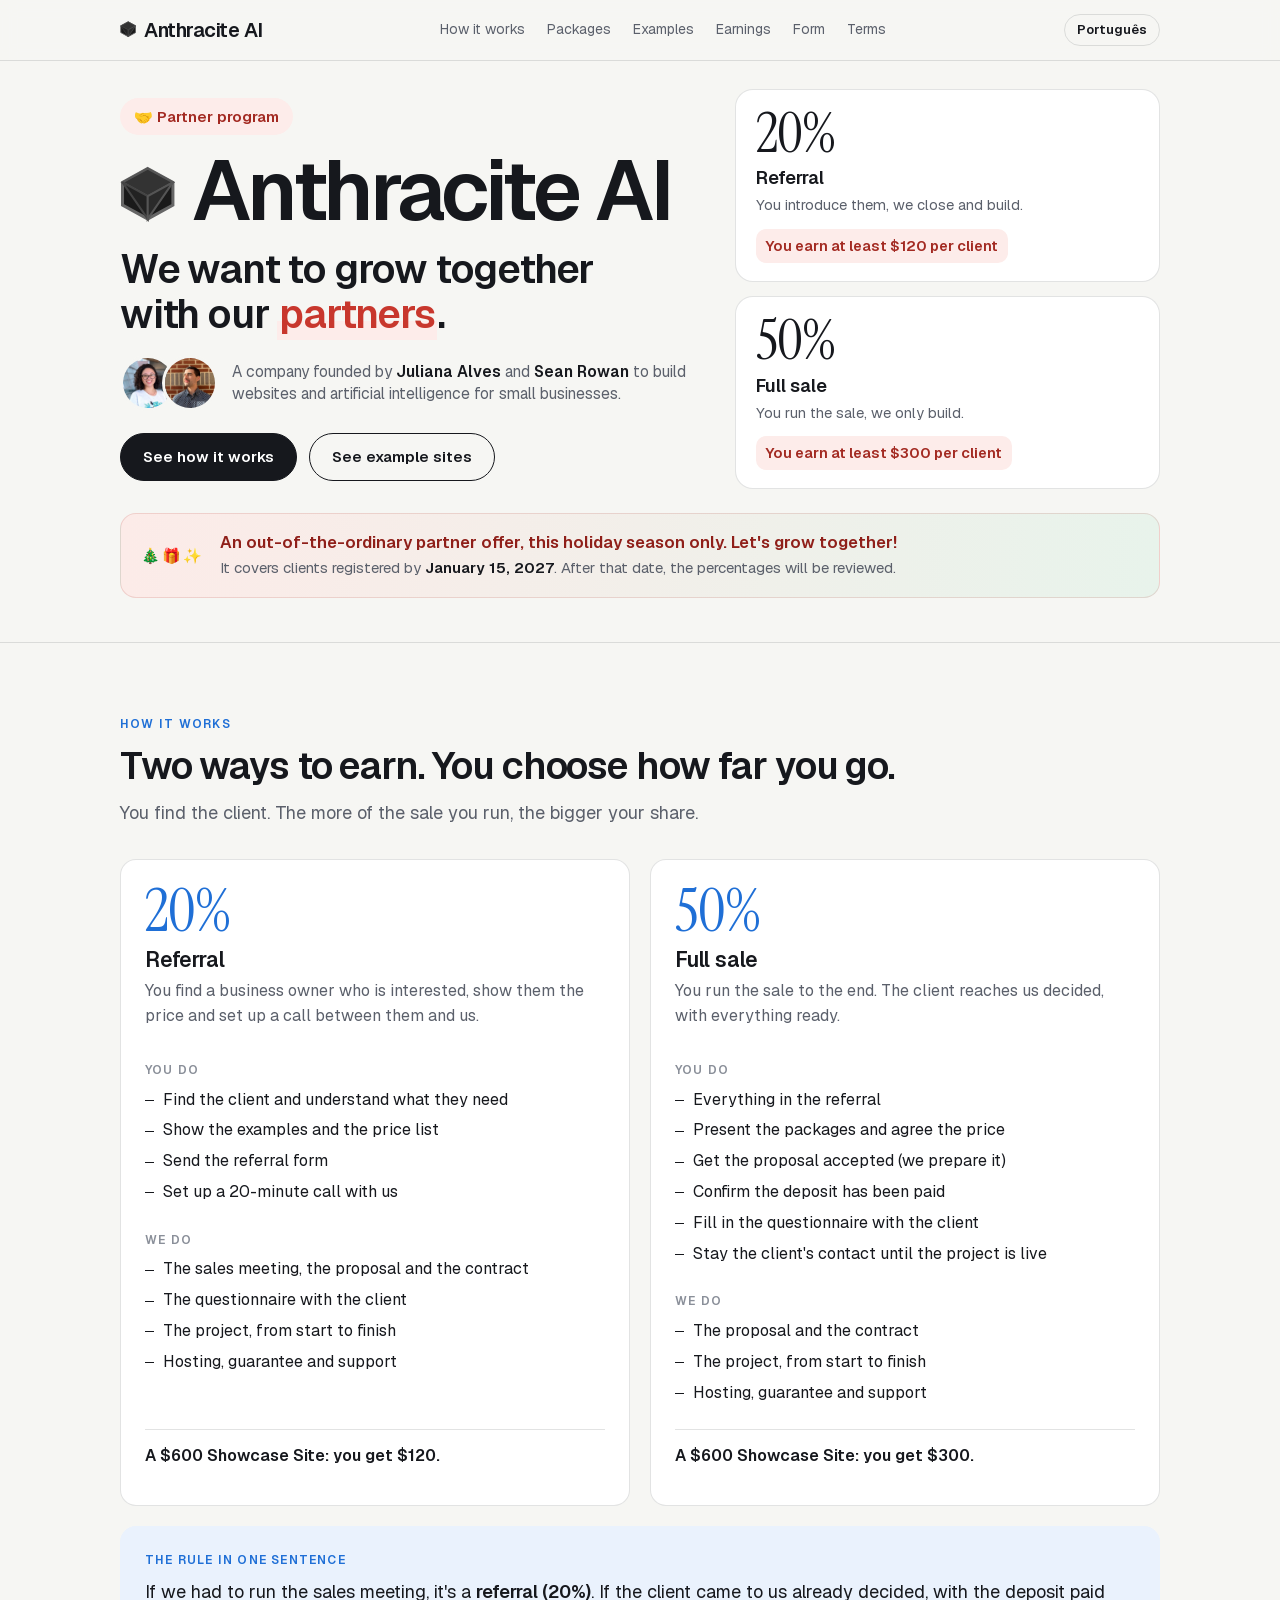
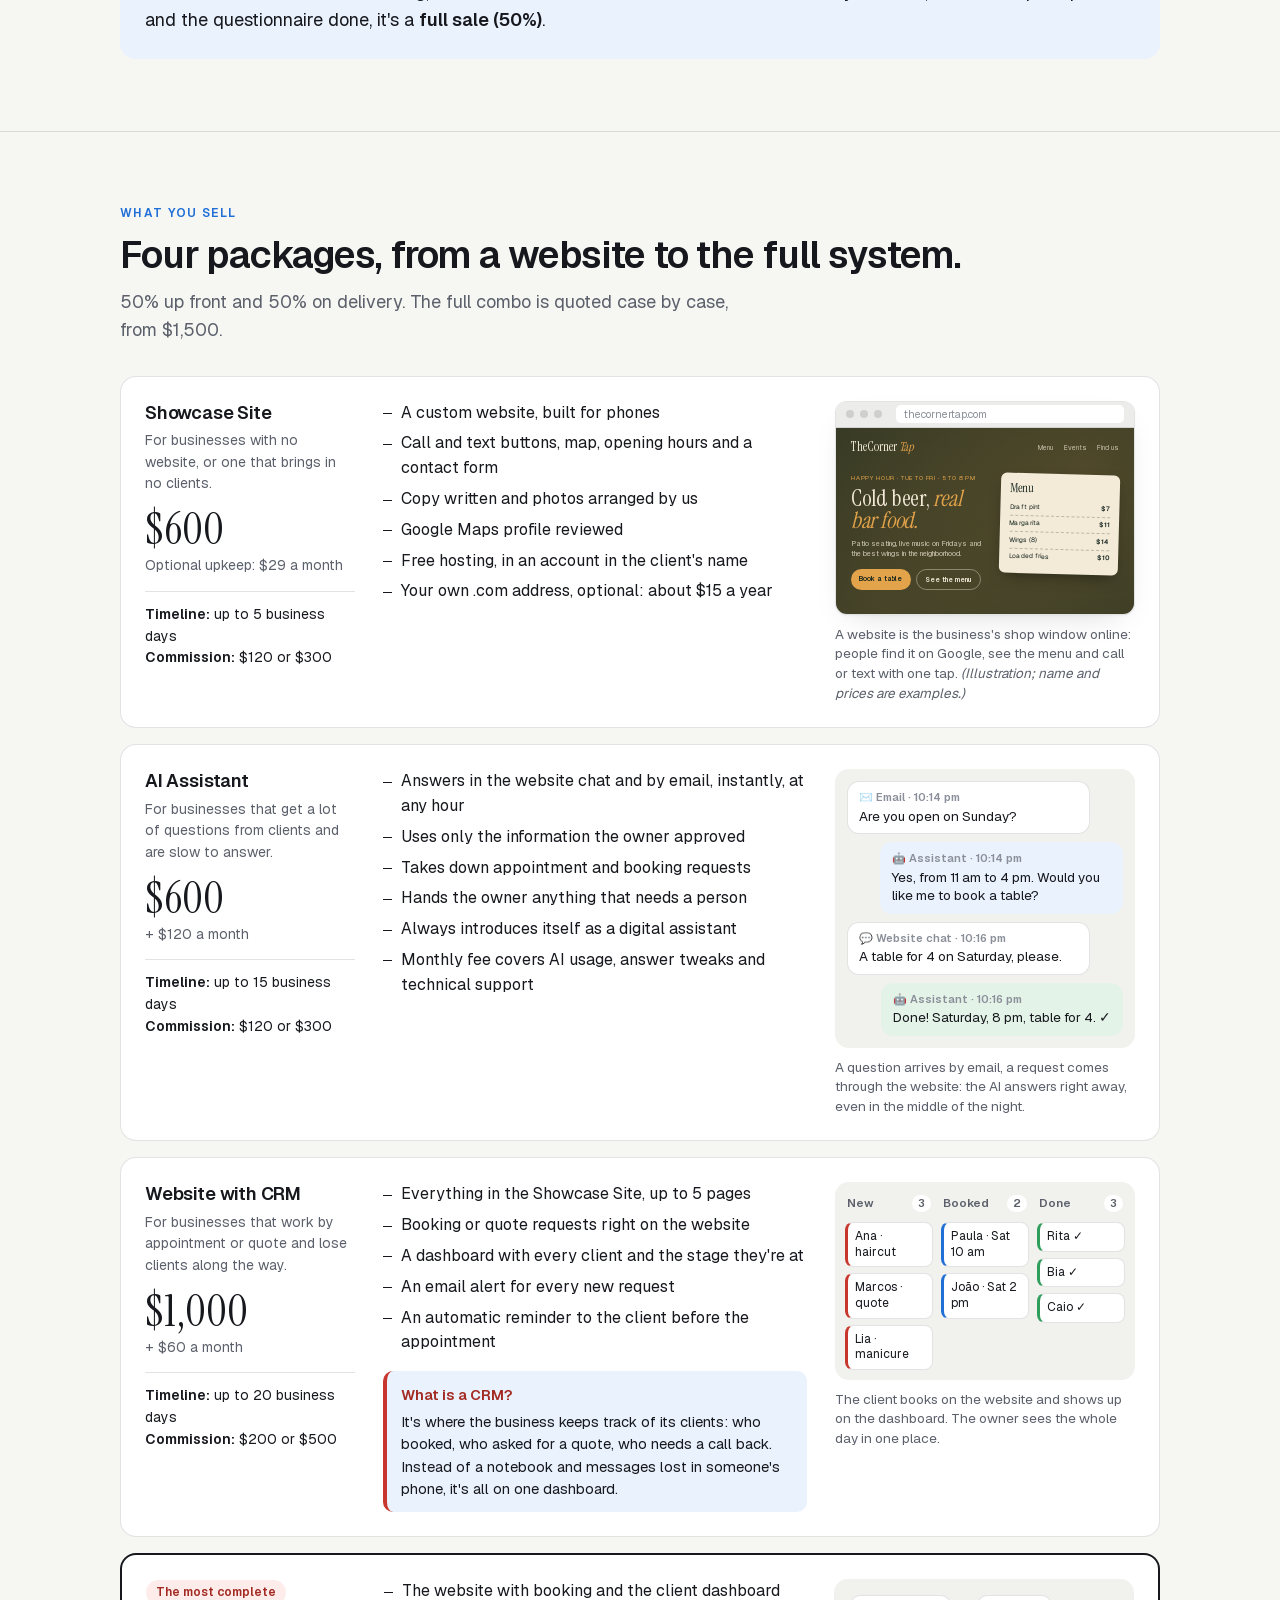
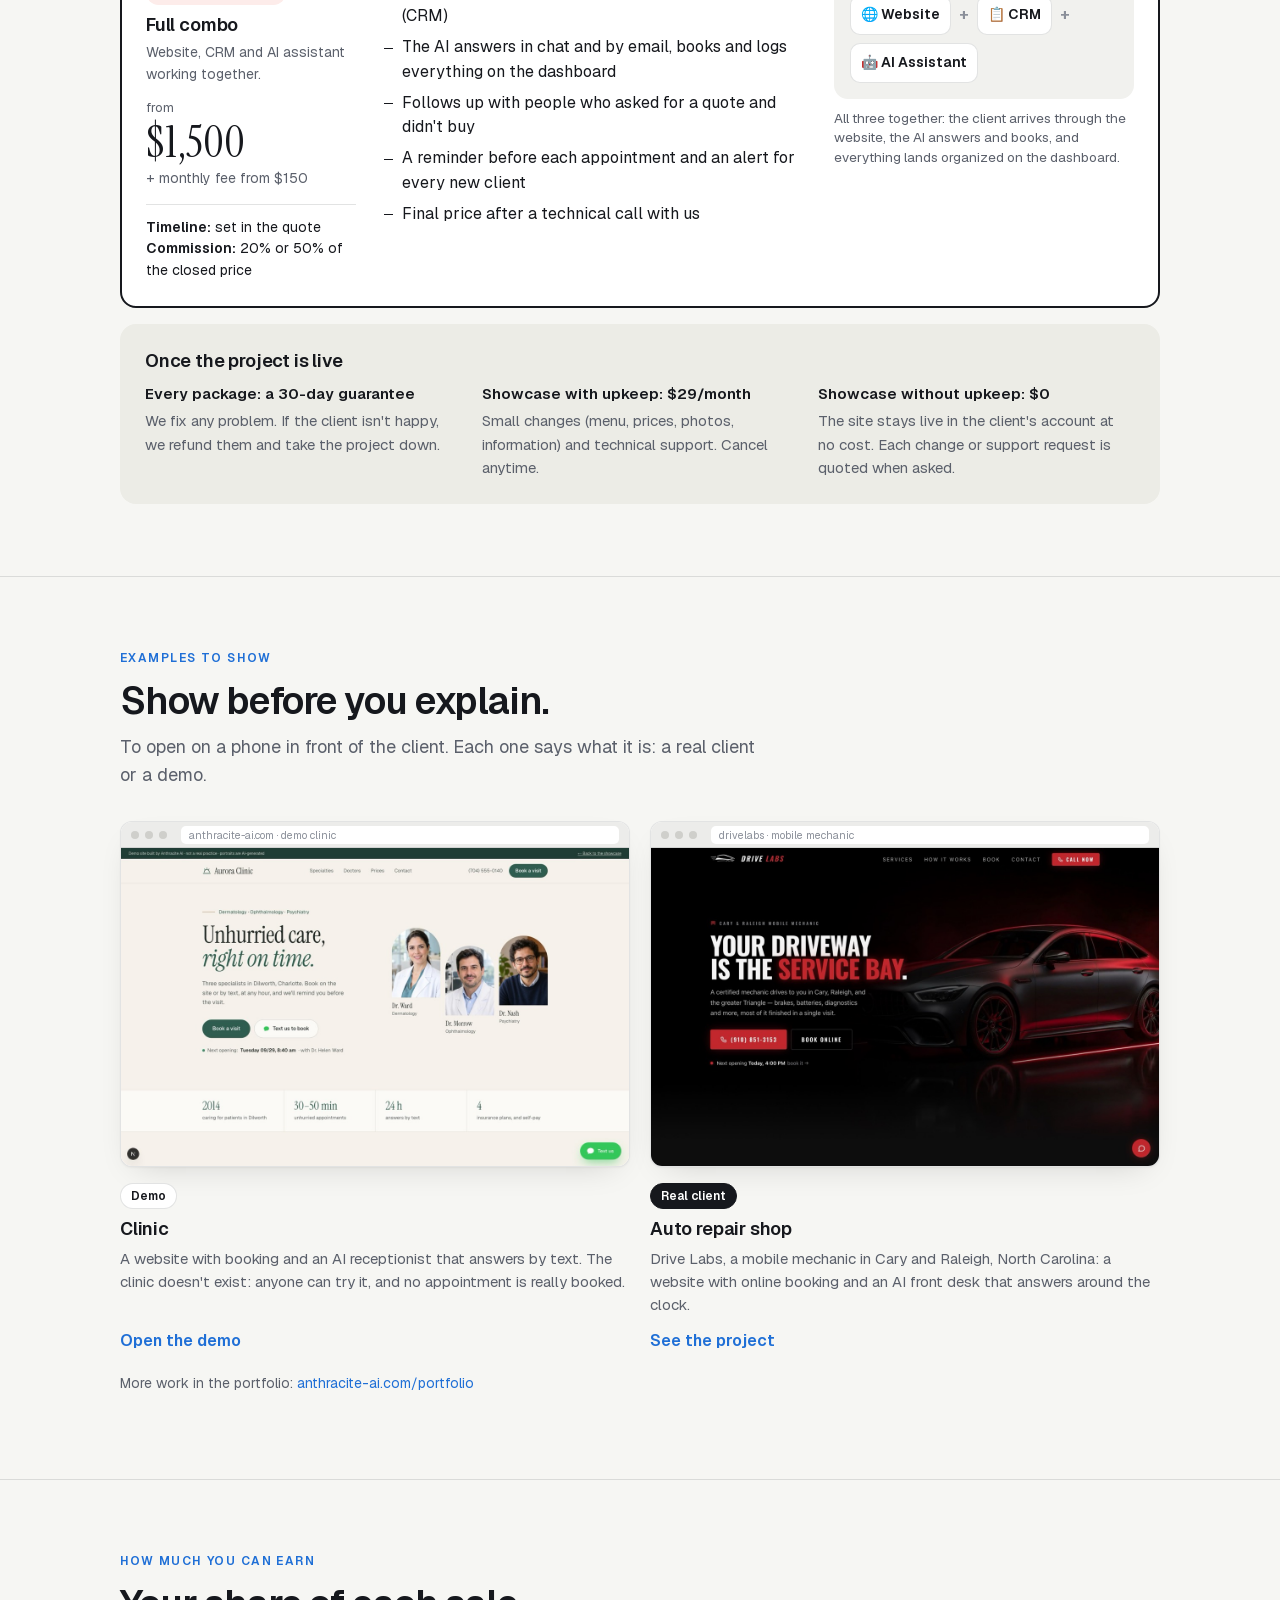
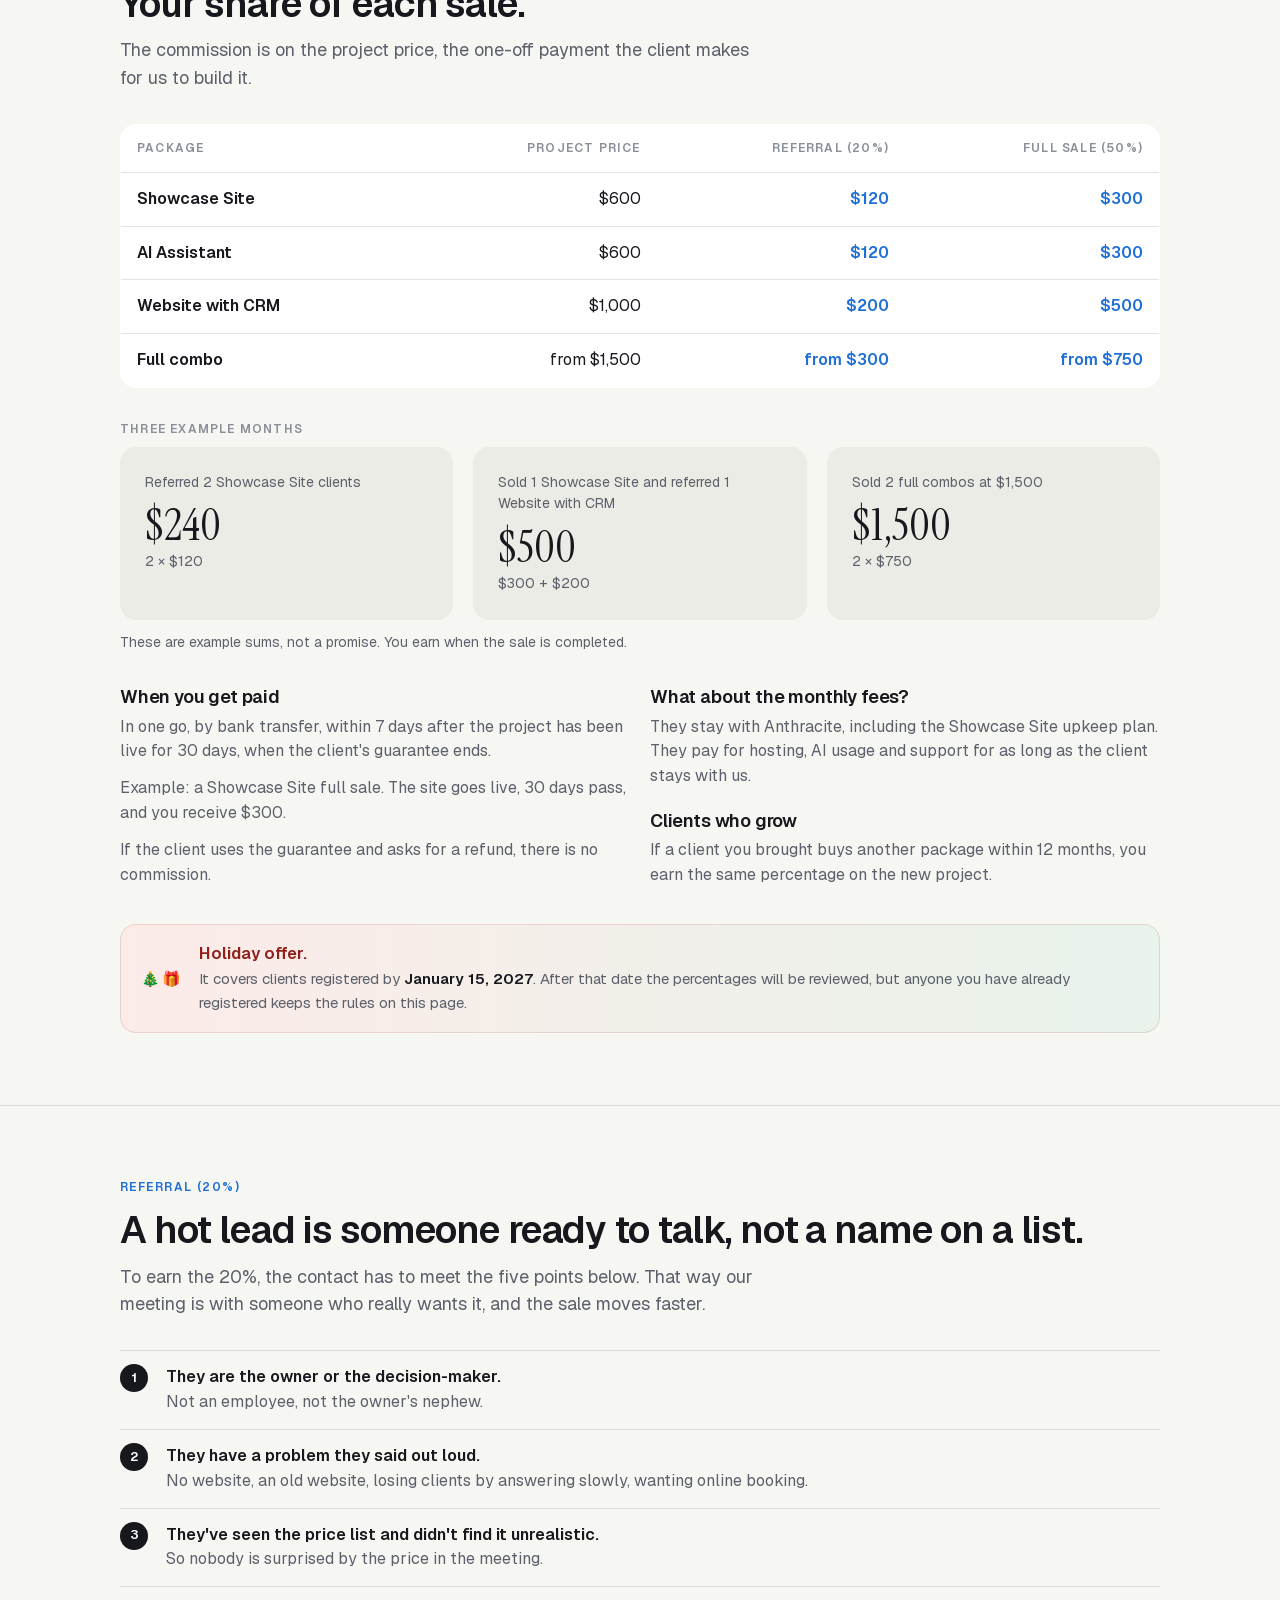
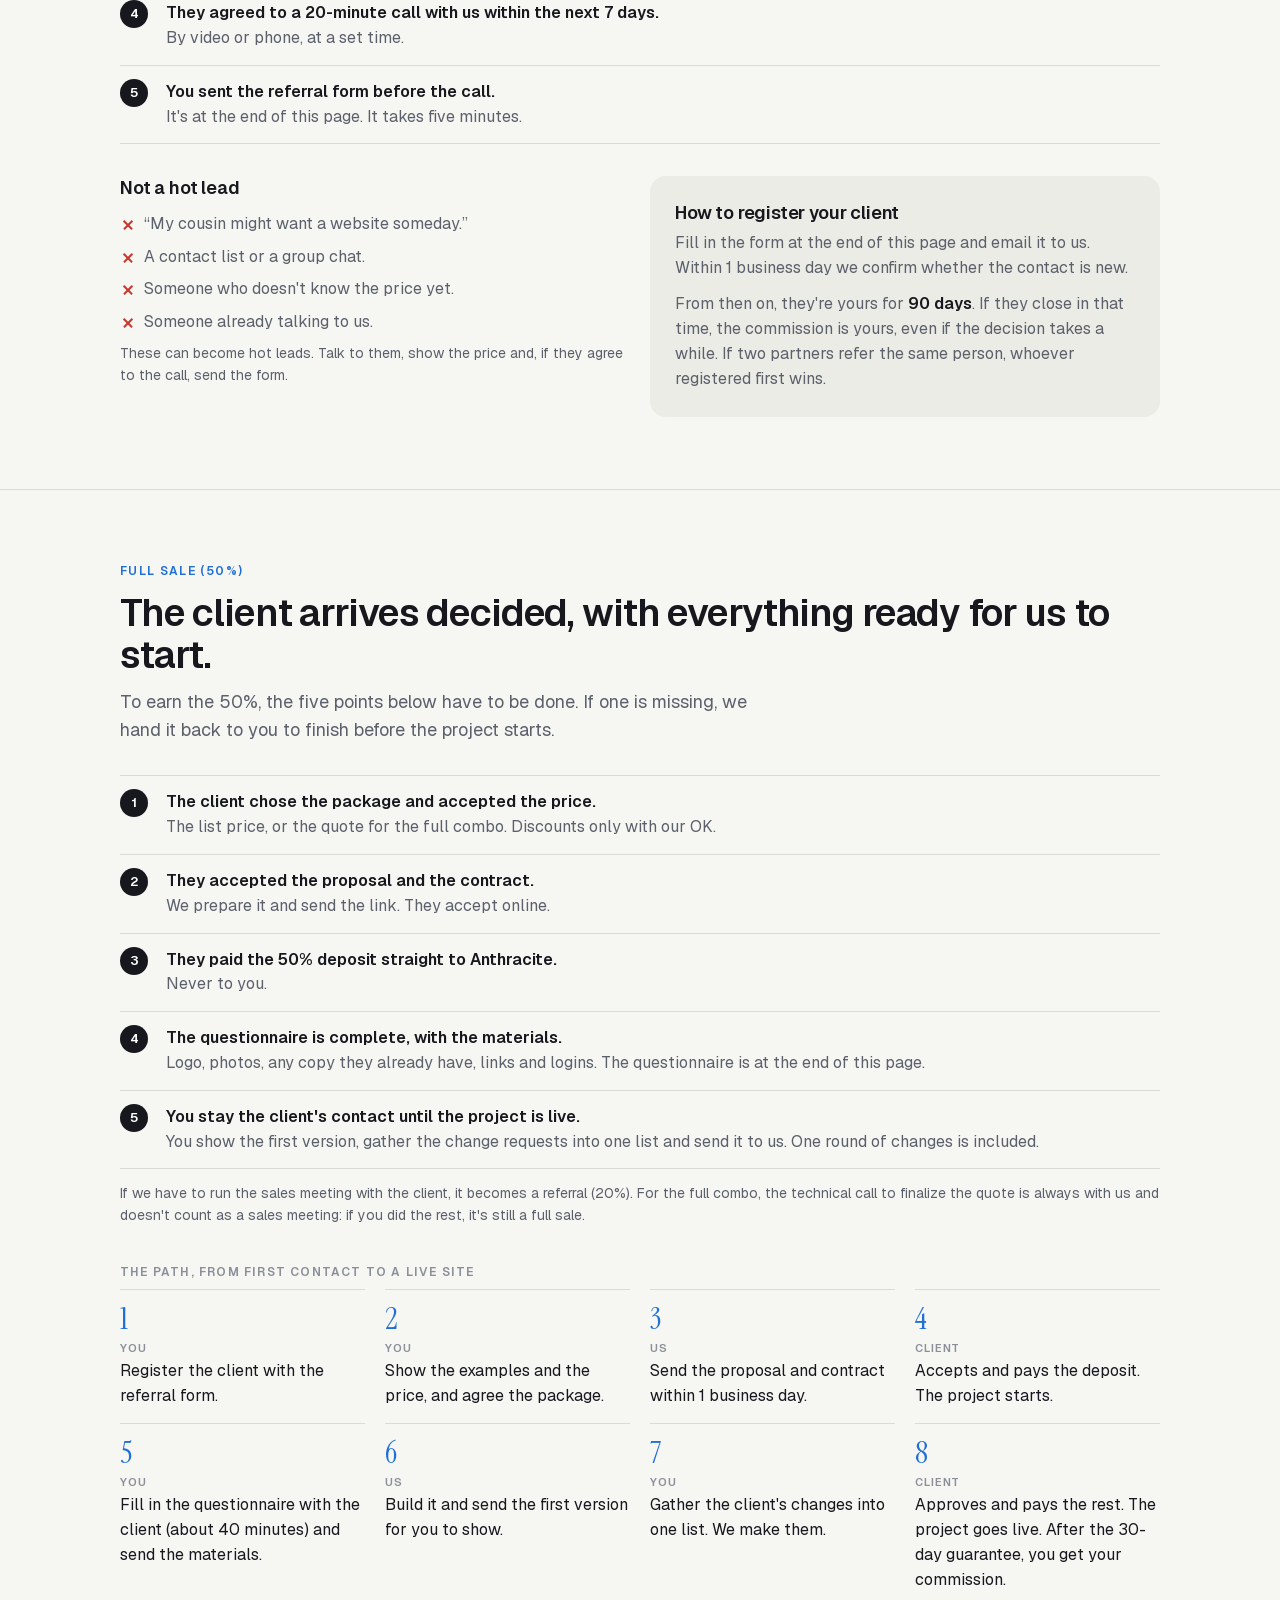
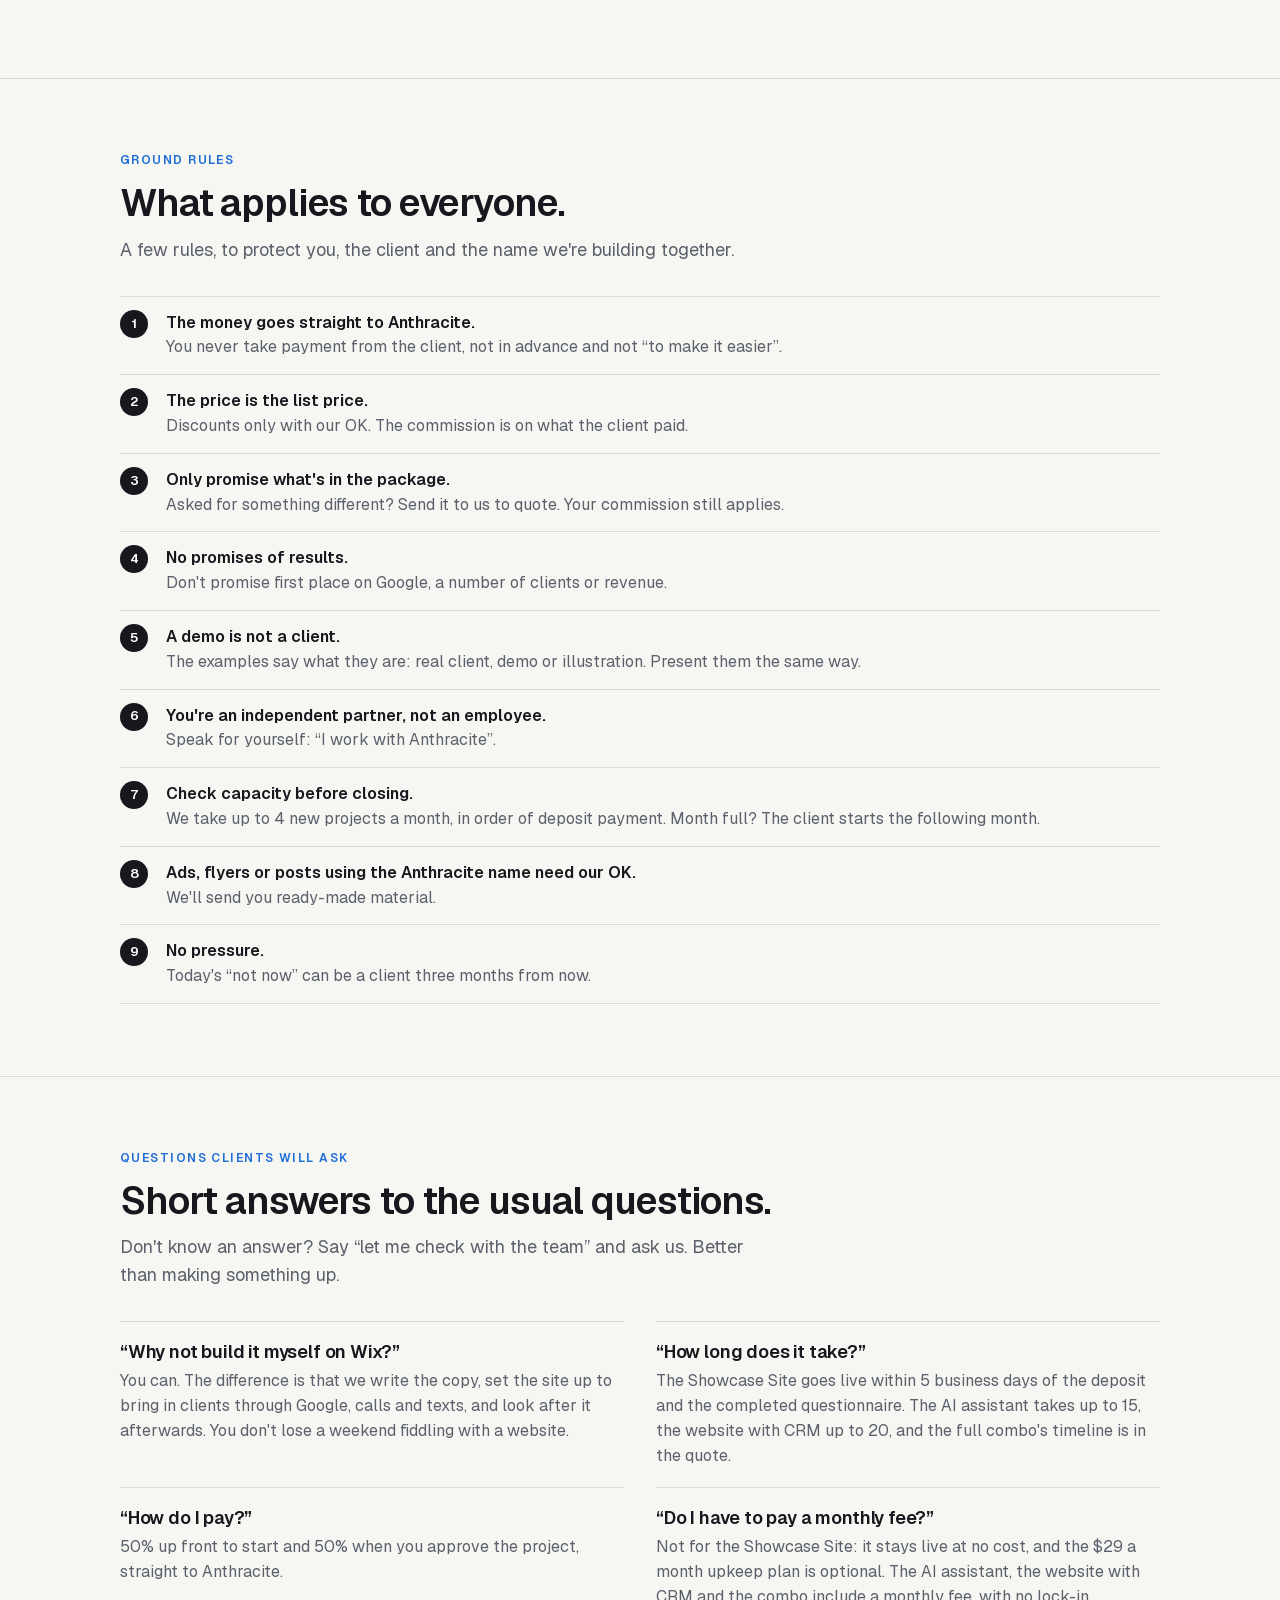
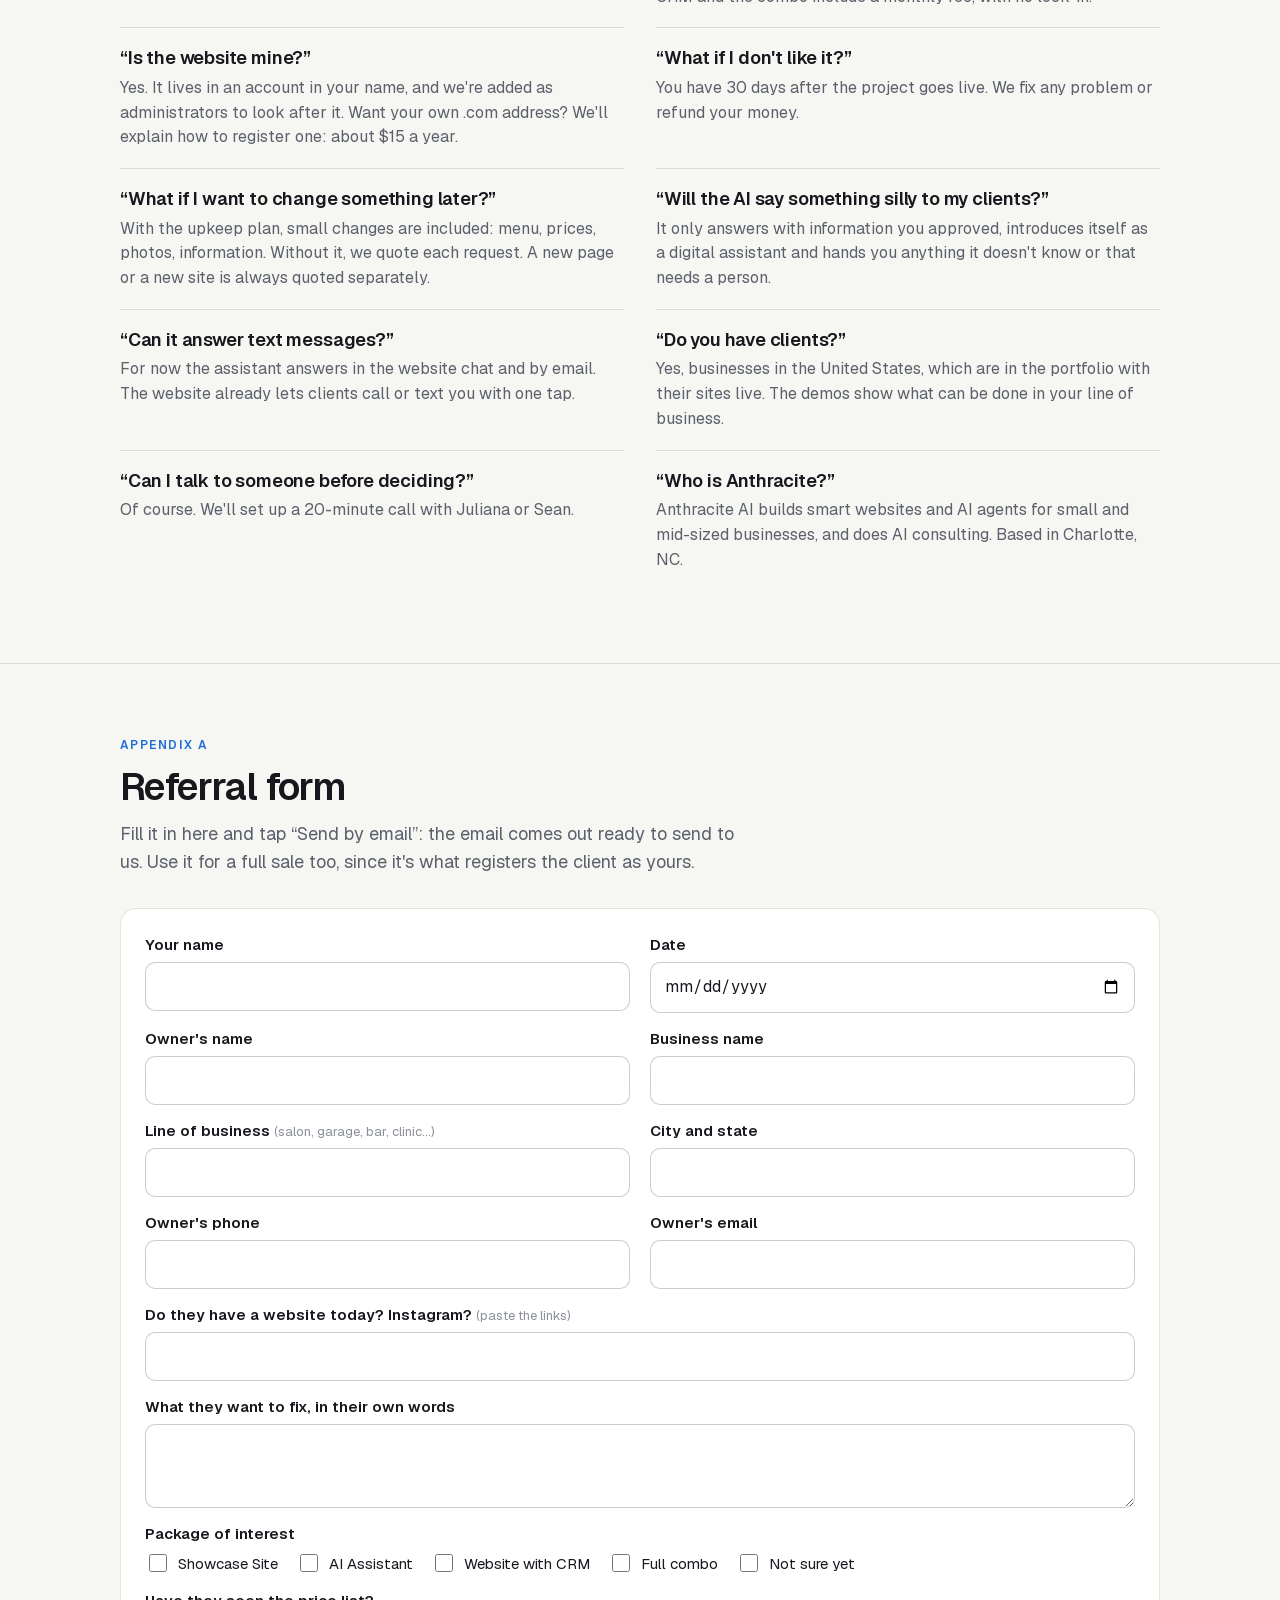
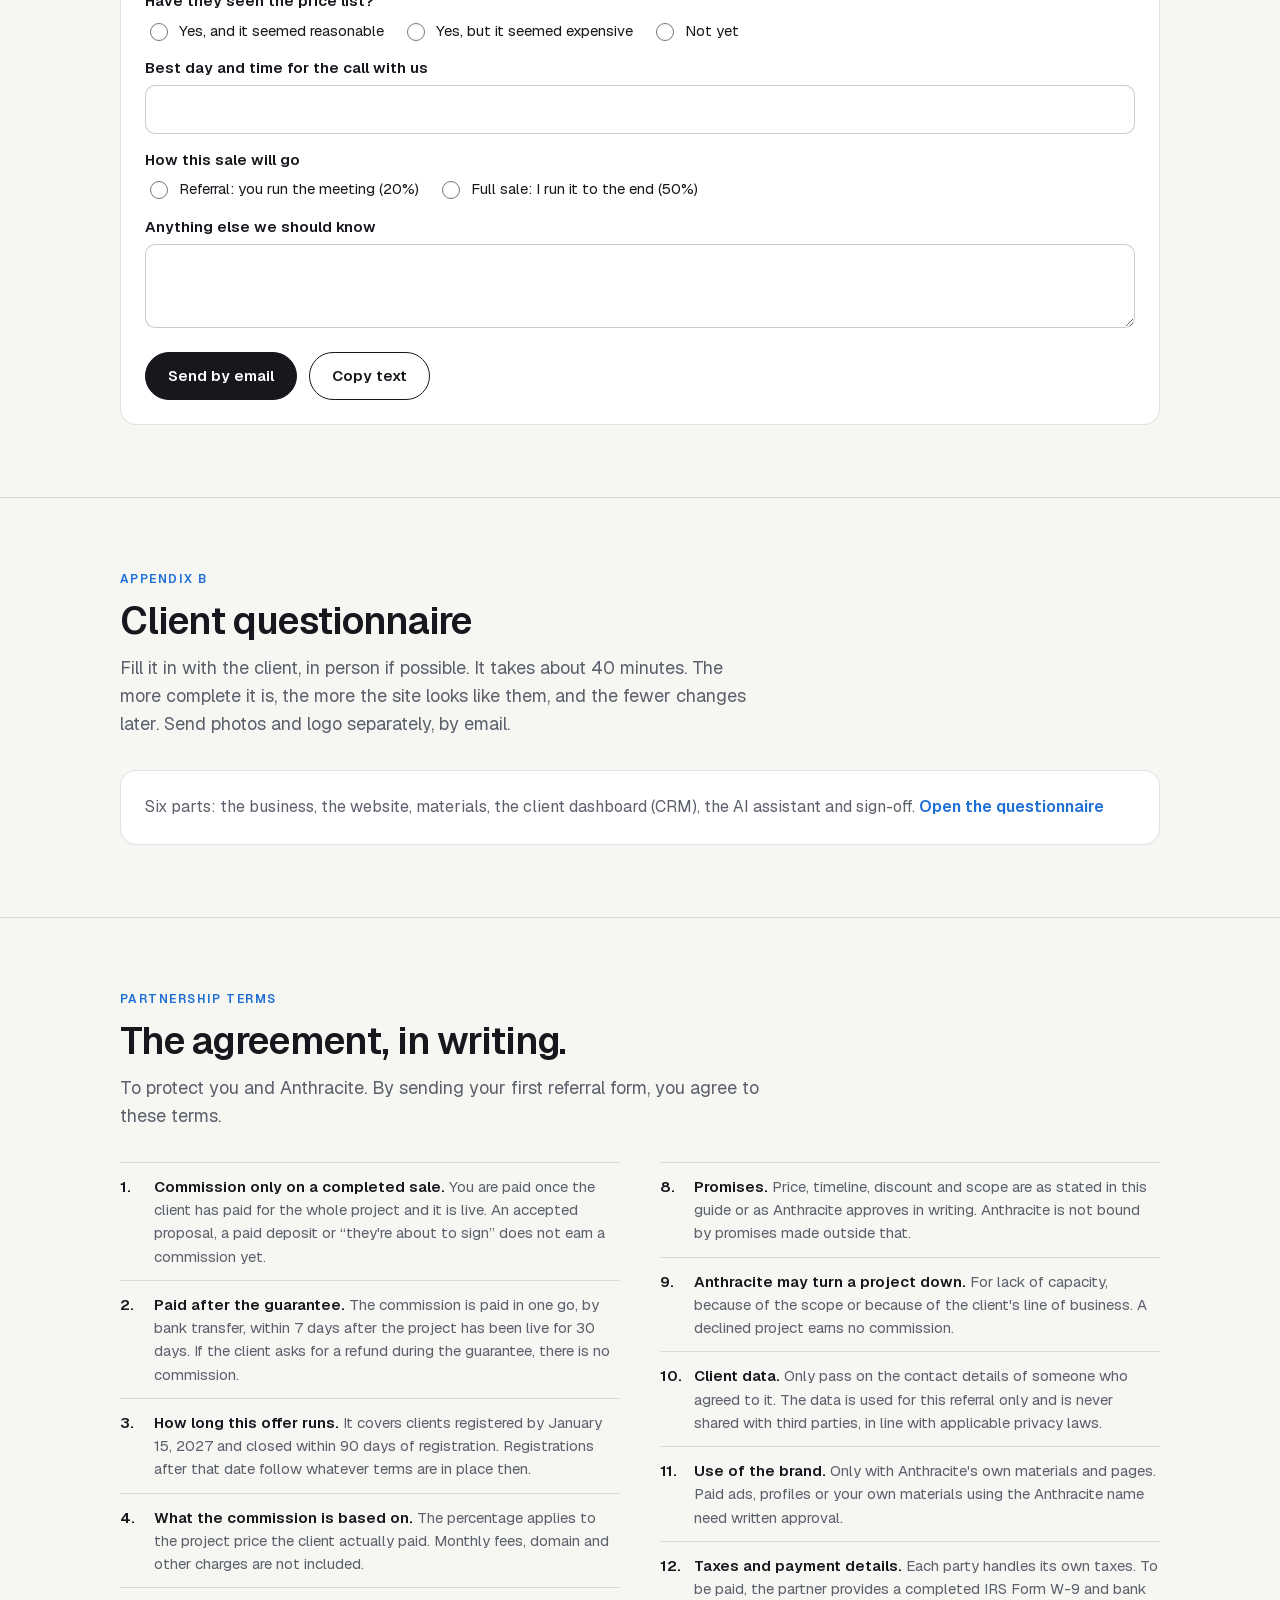
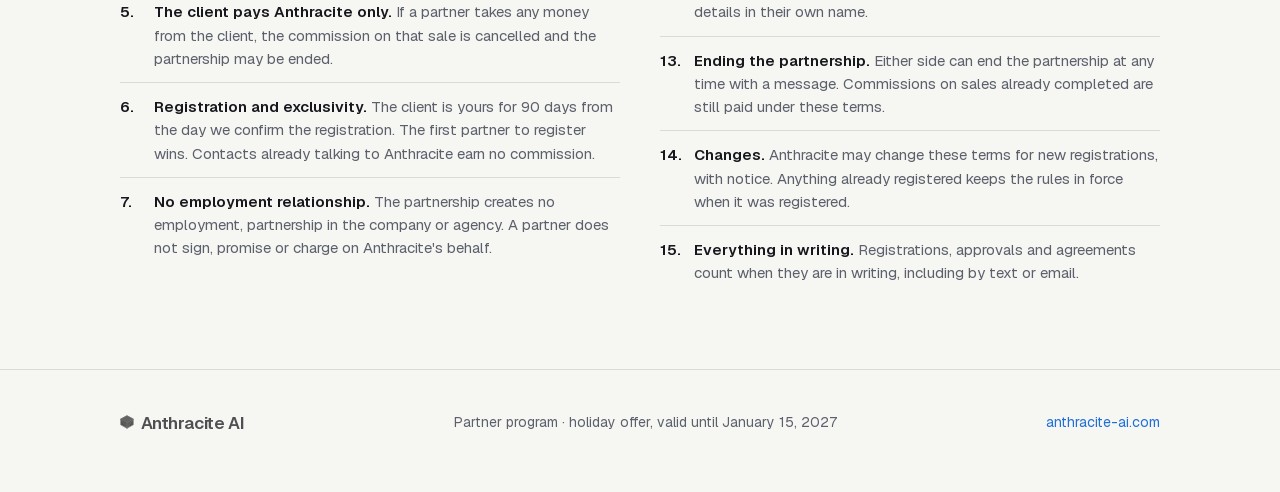
==== commit 3ea10704: "Versão em inglês para os EUA: preços em dólar a partir de US$ 600" ====
--- a/en/index.html
+++ b/en/index.html
@@ -56,13 +56,13 @@
         <div class="big">20%</div>
         <div class="tname">Referral</div>
         <p>You introduce them, we close and build.</p>
-        <div class="earn">You earn at least R$&nbsp;400 per client</div>
+        <div class="earn">You earn at least $120 per client</div>
       </a>
       <a class="tcard" href="#full-sale">
         <div class="big">50%</div>
         <div class="tname">Full sale</div>
         <p>You run the sale, we only build.</p>
-        <div class="earn">You earn at least R$&nbsp;1,000 per client</div>
+        <div class="earn">You earn at least $300 per client</div>
       </a>
     </div>
   </div>
@@ -75,7 +75,6 @@
         <span>It covers clients registered by <b>January 15, 2027</b>. After that date, the percentages will be reviewed.</span>
       </div>
     </div>
-    <p class="small muted" style="margin:12px 0 0">This program is for partners in Brazil. Prices are in Brazilian reais (R$).</p>
   </div>
 </section>
 
@@ -106,7 +105,7 @@
           <li>Hosting, guarantee and support</li>
         </ul>
         <div class="spacer"></div>
-        <p class="example">A R$&nbsp;2,000 Showcase Site: you get R$&nbsp;400.</p>
+        <p class="example">A $600 Showcase Site: you get $120.</p>
       </div>
       <div class="card tier">
         <div class="big">50%</div>
@@ -128,7 +127,7 @@
           <li>Hosting, guarantee and support</li>
         </ul>
         <div class="spacer"></div>
-        <p class="example">A R$&nbsp;2,000 Showcase Site: you get R$&nbsp;1,000.</p>
+        <p class="example">A $600 Showcase Site: you get $300.</p>
       </div>
     </div>
 
@@ -144,50 +143,50 @@
   <div class="wrap">
     <p class="eyebrow">What you sell</p>
     <h2>Four packages, from a website to the full system.</h2>
-    <p class="lead">50% up front and 50% on delivery. The full combo is quoted case by case, from R$&nbsp;5,000.</p>
+    <p class="lead">50% up front and 50% on delivery. The full combo is quoted case by case, from $1,500.</p>
 
     <div class="stack">
       <div class="card pkg">
         <div class="pkg-info">
           <h3>Showcase Site</h3>
           <p class="muted small" style="margin:0">For businesses with no website, or one that brings in no clients.</p>
-          <div class="price">R$&nbsp;2,000</div>
-          <div class="per">Optional upkeep: R$&nbsp;99 a month</div>
-          <div class="meta"><div><b>Timeline:</b> up to 5 business days</div><div><b>Commission:</b> R$&nbsp;400 or R$&nbsp;1,000</div></div>
+          <div class="price">$600</div>
+          <div class="per">Optional upkeep: $29 a month</div>
+          <div class="meta"><div><b>Timeline:</b> up to 5 business days</div><div><b>Commission:</b> $120 or $300</div></div>
         </div>
         <ul class="dash pkg-list">
           <li>A custom website, built for phones</li>
-          <li>WhatsApp button, map, opening hours and a contact form</li>
+          <li>Call and text buttons, map, opening hours and a contact form</li>
           <li>Copy written and photos arranged by us</li>
           <li>Google Maps profile reviewed</li>
           <li>Free hosting, in an account in the client's name</li>
-          <li>Own address (.com.br) optional: R$&nbsp;40 a year</li>
+          <li>Your own .com address, optional: about $15 a year</li>
         </ul>
         <figure class="pkg-visual">
-          <div class="frame" role="img" aria-label="Illustration of a bar website: name, happy hour, WhatsApp booking and a priced menu">
-            <div class="bar"><i></i><i></i><i></i><span>botecodaesquina.com.br</span></div>
+          <div class="frame" role="img" aria-label="Illustration of a bar website: name, happy hour, table booking and a priced menu">
+            <div class="bar"><i></i><i></i><i></i><span>thecornertap.com</span></div>
             <div class="shot">
               <div class="boteco" aria-hidden="true">
-                <div class="bt-nav"><span class="bt-logo">Boteco da <em>Esquina</em></span><span class="links"><span>Cardápio</span><span>Agenda</span><span>Como chegar</span></span></div>
+                <div class="bt-nav"><span class="bt-logo">The Corner <em>Tap</em></span><span class="links"><span>Menu</span><span>Events</span><span>Find us</span></span></div>
                 <div class="bt-body">
                   <div>
-                    <div class="bt-kicker">Happy hour · ter a sex · 17h às 20h</div>
-                    <div class="bt-h">Cerveja gelada, <em>petisco de verdade.</em></div>
-                    <div class="bt-p">Mesa na calçada, música ao vivo às sextas e o melhor bolinho do bairro.</div>
-                    <div class="bt-btns"><span class="bt-btn">Reservar no WhatsApp</span><span class="bt-btn o">Ver cardápio</span></div>
+                    <div class="bt-kicker">Happy hour · Tue to Fri · 5 to 8 pm</div>
+                    <div class="bt-h">Cold beer, <em>real bar food.</em></div>
+                    <div class="bt-p">Patio seating, live music on Fridays and the best wings in the neighborhood.</div>
+                    <div class="bt-btns"><span class="bt-btn">Book a table</span><span class="bt-btn o">See the menu</span></div>
                   </div>
                   <div class="bt-menu">
-                    <div class="t">Cardápio</div>
-                    <div class="row"><span>Chopp 300 ml</span><b>R$ 12</b></div>
-                    <div class="row"><span>Caipirinha</span><b>R$ 22</b></div>
-                    <div class="row"><span>Bolinho de bacalhau</span><b>R$ 38</b></div>
-                    <div class="row"><span>Mandioca frita</span><b>R$ 32</b></div>
+                    <div class="t">Menu</div>
+                    <div class="row"><span>Draft pint</span><b>$7</b></div>
+                    <div class="row"><span>Margarita</span><b>$11</b></div>
+                    <div class="row"><span>Wings (8)</span><b>$14</b></div>
+                    <div class="row"><span>Loaded fries</span><b>$10</b></div>
                   </div>
                 </div>
               </div>
             </div>
           </div>
-          <figcaption>A website is the business's shop window online: the client finds it on Google, sees the menu and messages on WhatsApp. <em>(Illustration; name and prices are examples. The site is in Portuguese, as a Brazilian bar's would be.)</em></figcaption>
+          <figcaption>A website is the business's shop window online: people find it on Google, see the menu and call or text with one tap. <em>(Illustration; name and prices are examples.)</em></figcaption>
         </figure>
       </div>
 
@@ -195,9 +194,9 @@
         <div class="pkg-info">
           <h3>AI Assistant</h3>
           <p class="muted small" style="margin:0">For businesses that get a lot of questions from clients and are slow to answer.</p>
-          <div class="price">R$&nbsp;2,000</div>
-          <div class="per">+ R$&nbsp;400 a month</div>
-          <div class="meta"><div><b>Timeline:</b> up to 15 business days</div><div><b>Commission:</b> R$&nbsp;400 or R$&nbsp;1,000</div></div>
+          <div class="price">$600</div>
+          <div class="per">+ $120 a month</div>
+          <div class="meta"><div><b>Timeline:</b> up to 15 business days</div><div><b>Commission:</b> $120 or $300</div></div>
         </div>
         <ul class="dash pkg-list">
           <li>Answers in the website chat and by email, instantly, at any hour</li>
@@ -222,9 +221,9 @@
         <div class="pkg-info">
           <h3>Website with CRM</h3>
           <p class="muted small" style="margin:0">For businesses that work by appointment or quote and lose clients along the way.</p>
-          <div class="price">R$&nbsp;3,500</div>
-          <div class="per">+ R$&nbsp;190 a month</div>
-          <div class="meta"><div><b>Timeline:</b> up to 20 business days</div><div><b>Commission:</b> R$&nbsp;700 or R$&nbsp;1,750</div></div>
+          <div class="price">$1,000</div>
+          <div class="per">+ $60 a month</div>
+          <div class="meta"><div><b>Timeline:</b> up to 20 business days</div><div><b>Commission:</b> $200 or $500</div></div>
         </div>
         <div class="pkg-list">
           <ul class="dash">
@@ -236,7 +235,7 @@
           </ul>
           <div class="whatis">
             <span class="whatis-label">What is a CRM?</span>
-            <p>It's where the business keeps track of its clients: who booked, who asked for a quote, who needs a call back. Instead of a notebook and chats lost in WhatsApp, it's all on one dashboard.</p>
+            <p>It's where the business keeps track of its clients: who booked, who asked for a quote, who needs a call back. Instead of a notebook and messages lost in someone's phone, it's all on one dashboard.</p>
           </div>
         </div>
         <figure class="pkg-visual">
@@ -255,8 +254,8 @@
           <h3>Full combo</h3>
           <p class="muted small" style="margin:0">Website, CRM and AI assistant working together.</p>
           <div class="from">from</div>
-          <div class="price">R$&nbsp;5,000</div>
-          <div class="per">+ monthly fee from R$&nbsp;490</div>
+          <div class="price">$1,500</div>
+          <div class="per">+ monthly fee from $150</div>
           <div class="meta"><div><b>Timeline:</b> set in the quote</div><div><b>Commission:</b> 20% or 50% of the closed price</div></div>
         </div>
         <ul class="dash pkg-list">
@@ -270,7 +269,7 @@
           <div class="combo">
             <span class="cpart">🌐 Website</span><span class="plus">+</span><span class="cpart">📋 CRM</span><span class="plus">+</span><span class="cpart">🤖 AI Assistant</span>
           </div>
-          <figcaption>All three together: the client arrives through the website, the AI answers and books, and everything lands organised on the dashboard.</figcaption>
+          <figcaption>All three together: the client arrives through the website, the AI answers and books, and everything lands organized on the dashboard.</figcaption>
         </figure>
       </div>
 
@@ -278,8 +277,8 @@
         <h3>Once the project is live</h3>
         <div class="grid3" style="margin-top:10px">
           <div><b>Every package: a 30-day guarantee</b>We fix any problem. If the client isn't happy, we refund them and take the project down.</div>
-          <div><b>Showcase with upkeep: R$&nbsp;99/month</b>Small changes (menu, prices, photos, information) and technical support. Cancel anytime.</div>
-          <div><b>Showcase without upkeep: R$&nbsp;0</b>The site stays live in the client's account at no cost. Each change or support request is quoted when asked.</div>
+          <div><b>Showcase with upkeep: $29/month</b>Small changes (menu, prices, photos, information) and technical support. Cancel anytime.</div>
+          <div><b>Showcase without upkeep: $0</b>The site stays live in the client's account at no cost. Each change or support request is quoted when asked.</div>
         </div>
       </div>
     </div>
@@ -291,28 +290,28 @@
   <div class="wrap">
     <p class="eyebrow">Examples to show</p>
     <h2>Show before you explain.</h2>
-    <p class="lead">To open on a phone in front of the client. Each one says what it is: a real client or a demo. Links go to the Portuguese versions, which is what partners show.</p>
+    <p class="lead">To open on a phone in front of the client. Each one says what it is: a real client or a demo.</p>
 
     <div class="grid2">
       <article class="ex">
-        <a class="frame" href="https://anthracite-ai.com/pt/portfolio/medical-clinic/demo" target="_blank" rel="noopener" aria-label="Open the clinic website demo">
+        <a class="frame" href="https://anthracite-ai.com/portfolio/medical-clinic/demo" target="_blank" rel="noopener" aria-label="Open the clinic website demo">
           <div class="bar"><i></i><i></i><i></i><span>anthracite-ai.com · demo clinic</span></div>
-          <div class="shot"><img src="../assets/clinica.jpg" alt="Website for Clínica Aurora, a demo clinic" loading="lazy" width="1200" height="750"></div>
+          <div class="shot"><img src="../assets/clinic-us.jpg" alt="Website for Aurora Clinic, a demo clinic" loading="lazy" width="1200" height="750"></div>
         </a>
         <span class="tag">Demo</span>
         <h3>Clinic</h3>
-        <p>A website with booking and an AI receptionist that answers in chat. The clinic doesn't exist: anyone can try it, and no appointment is really booked.</p>
-        <a class="go" href="https://anthracite-ai.com/pt/portfolio/medical-clinic/demo" target="_blank" rel="noopener">Open the demo</a>
+        <p>A website with booking and an AI receptionist that answers by text. The clinic doesn't exist: anyone can try it, and no appointment is really booked.</p>
+        <a class="go" href="https://anthracite-ai.com/portfolio/medical-clinic/demo" target="_blank" rel="noopener">Open the demo</a>
       </article>
 
       <article class="ex">
         <a class="frame" href="https://anthracite-ai.com/portfolio/drive-labs" target="_blank" rel="noopener" aria-label="See the Drive Labs project">
           <div class="bar"><i></i><i></i><i></i><span>drivelabs · mobile mechanic</span></div>
-          <div class="shot"><img src="../assets/oficina.jpg" alt="Drive Labs website, a mobile mechanic in the US, with an illustrative translation" loading="lazy" width="1200" height="750"></div>
+          <div class="shot"><img src="../assets/drivelabs-us.jpg" alt="Drive Labs website, a mobile mechanic in North Carolina" loading="lazy" width="1200" height="750"></div>
         </a>
-        <span class="tag real">Real client, in the US</span>
+        <span class="tag real">Real client</span>
         <h3>Auto repair shop</h3>
-        <p>Drive Labs, a mobile mechanic in North Carolina: a website with online booking and around-the-clock answering. The image shows the illustrative Portuguese translation partners use.</p>
+        <p>Drive Labs, a mobile mechanic in Cary and Raleigh, North Carolina: a website with online booking and an AI front desk that answers around the clock.</p>
         <a class="go" href="https://anthracite-ai.com/portfolio/drive-labs" target="_blank" rel="noopener">See the project</a>
       </article>
     </div>
@@ -331,27 +330,27 @@
       <table>
         <thead><tr><th>Package</th><th class="num">Project price</th><th class="num">Referral (20%)</th><th class="num">Full sale (50%)</th></tr></thead>
         <tbody>
-          <tr><td><strong>Showcase Site</strong></td><td class="num">R$ 2,000</td><td class="num hi">R$ 400</td><td class="num hi">R$ 1,000</td></tr>
-          <tr><td><strong>AI Assistant</strong></td><td class="num">R$ 2,000</td><td class="num hi">R$ 400</td><td class="num hi">R$ 1,000</td></tr>
-          <tr><td><strong>Website with CRM</strong></td><td class="num">R$ 3,500</td><td class="num hi">R$ 700</td><td class="num hi">R$ 1,750</td></tr>
-          <tr><td><strong>Full combo</strong></td><td class="num">from R$ 5,000</td><td class="num hi">from R$ 1,000</td><td class="num hi">from R$ 2,500</td></tr>
+          <tr><td><strong>Showcase Site</strong></td><td class="num">$600</td><td class="num hi">$120</td><td class="num hi">$300</td></tr>
+          <tr><td><strong>AI Assistant</strong></td><td class="num">$600</td><td class="num hi">$120</td><td class="num hi">$300</td></tr>
+          <tr><td><strong>Website with CRM</strong></td><td class="num">$1,000</td><td class="num hi">$200</td><td class="num hi">$500</td></tr>
+          <tr><td><strong>Full combo</strong></td><td class="num">from $1,500</td><td class="num hi">from $300</td><td class="num hi">from $750</td></tr>
         </tbody>
       </table>
     </div>
 
     <p class="label" style="margin-top:32px">Three example months</p>
     <div class="grid3">
-      <div class="card soft scenario"><p class="small muted" style="margin:0">Referred 2 Showcase Site clients</p><div class="total">R$&nbsp;800</div><p class="small muted" style="margin:0">2 × R$ 400</p></div>
-      <div class="card soft scenario"><p class="small muted" style="margin:0">Sold 1 Showcase Site and referred 1 Website with CRM</p><div class="total">R$&nbsp;1,700</div><p class="small muted" style="margin:0">R$ 1,000 + R$ 700</p></div>
-      <div class="card soft scenario"><p class="small muted" style="margin:0">Sold 2 full combos at R$ 5,000</p><div class="total">R$&nbsp;5,000</div><p class="small muted" style="margin:0">2 × R$ 2,500</p></div>
+      <div class="card soft scenario"><p class="small muted" style="margin:0">Referred 2 Showcase Site clients</p><div class="total">$240</div><p class="small muted" style="margin:0">2 × $120</p></div>
+      <div class="card soft scenario"><p class="small muted" style="margin:0">Sold 1 Showcase Site and referred 1 Website with CRM</p><div class="total">$500</div><p class="small muted" style="margin:0">$300 + $200</p></div>
+      <div class="card soft scenario"><p class="small muted" style="margin:0">Sold 2 full combos at $1,500</p><div class="total">$1,500</div><p class="small muted" style="margin:0">2 × $750</p></div>
     </div>
     <p class="small muted" style="margin-top:12px">These are example sums, not a promise. You earn when the sale is completed.</p>
 
     <div class="grid2" style="margin-top:32px">
       <div>
         <h3>When you get paid</h3>
-        <p class="muted">In one go, by Pix, within 7 days after the project has been live for 30 days, when the client's guarantee ends.</p>
-        <p class="muted">Example: a Showcase Site full sale. The site goes live, 30 days pass, and you receive R$&nbsp;1,000.</p>
+        <p class="muted">In one go, by bank transfer, within 7 days after the project has been live for 30 days, when the client's guarantee ends.</p>
+        <p class="muted">Example: a Showcase Site full sale. The site goes live, 30 days pass, and you receive $300.</p>
         <p class="muted">If the client uses the guarantee and asks for a refund, there is no commission.</p>
       </div>
       <div>
@@ -392,7 +391,7 @@
         <h3>Not a hot lead</h3>
         <ul class="x" style="margin-top:12px">
           <li>“My cousin might want a website someday.”</li>
-          <li>A contact list or a WhatsApp group.</li>
+          <li>A contact list or a group chat.</li>
           <li>Someone who doesn't know the price yet.</li>
           <li>Someone already talking to us.</li>
         </ul>
@@ -400,7 +399,7 @@
       </div>
       <div class="card soft">
         <h3>How to register your client</h3>
-        <p class="muted">Fill in the form at the end of this page and send it to Juliana on WhatsApp. Within 1 business day we confirm whether the contact is new.</p>
+        <p class="muted">Fill in the form at the end of this page and email it to us. Within 1 business day we confirm whether the contact is new.</p>
         <p class="muted" style="margin:0">From then on, they're yours for <strong style="color:var(--coal)">90 days</strong>. If they close in that time, the commission is yours, even if the decision takes a while. If two partners refer the same person, whoever registered first wins.</p>
       </div>
     </div>
@@ -415,13 +414,13 @@
     <p class="lead">To earn the 50%, the five points below have to be done. If one is missing, we hand it back to you to finish before the project starts.</p>
 
     <ol class="check">
-      <li><strong>The client chose the package and accepted the price.</strong><span>The list price, or the quote for the full combo. Discounts only with Juliana's OK.</span></li>
+      <li><strong>The client chose the package and accepted the price.</strong><span>The list price, or the quote for the full combo. Discounts only with our OK.</span></li>
       <li><strong>They accepted the proposal and the contract.</strong><span>We prepare it and send the link. They accept online.</span></li>
       <li><strong>They paid the 50% deposit straight to Anthracite.</strong><span>Never to you.</span></li>
       <li><strong>The questionnaire is complete, with the materials.</strong><span>Logo, photos, any copy they already have, links and logins. The questionnaire is at the end of this page.</span></li>
       <li><strong>You stay the client's contact until the project is live.</strong><span>You show the first version, gather the change requests into one list and send it to us. One round of changes is included.</span></li>
     </ol>
-    <p class="small muted" style="margin-top:14px">If we have to run the sales meeting with the client, it becomes a referral (20%). For the full combo, the technical call to finalise the quote is always with us and doesn't count as a sales meeting: if you did the rest, it's still a full sale.</p>
+    <p class="small muted" style="margin-top:14px">If we have to run the sales meeting with the client, it becomes a referral (20%). For the full combo, the technical call to finalize the quote is always with us and doesn't count as a sales meeting: if you did the rest, it's still a full sale.</p>
 
     <p class="label" style="margin-top:36px">The path, from first contact to a live site</p>
     <div class="steps">
@@ -445,7 +444,7 @@
     <p class="lead">A few rules, to protect you, the client and the name we're building together.</p>
     <ol class="check">
       <li><strong>The money goes straight to Anthracite.</strong><span>You never take payment from the client, not in advance and not “to make it easier”.</span></li>
-      <li><strong>The price is the list price.</strong><span>Discounts only with Juliana's OK. The commission is on what the client paid.</span></li>
+      <li><strong>The price is the list price.</strong><span>Discounts only with our OK. The commission is on what the client paid.</span></li>
       <li><strong>Only promise what's in the package.</strong><span>Asked for something different? Send it to us to quote. Your commission still applies.</span></li>
       <li><strong>No promises of results.</strong><span>Don't promise first place on Google, a number of clients or revenue.</span></li>
       <li><strong>A demo is not a client.</strong><span>The examples say what they are: real client, demo or illustration. Present them the same way.</span></li>
@@ -464,18 +463,18 @@
     <h2>Short answers to the usual questions.</h2>
     <p class="lead">Don't know an answer? Say “let me check with the team” and ask us. Better than making something up.</p>
     <div class="faq">
-      <div><h3>“Why not build it myself on Wix?”</h3><p>You can. The difference is that we write the copy, set the site up to bring in clients through WhatsApp and Google, and look after it afterwards. You don't lose a weekend fiddling with a website.</p></div>
+      <div><h3>“Why not build it myself on Wix?”</h3><p>You can. The difference is that we write the copy, set the site up to bring in clients through Google, calls and texts, and look after it afterwards. You don't lose a weekend fiddling with a website.</p></div>
       <div><h3>“How long does it take?”</h3><p>The Showcase Site goes live within 5 business days of the deposit and the completed questionnaire. The AI assistant takes up to 15, the website with CRM up to 20, and the full combo's timeline is in the quote.</p></div>
       <div><h3>“How do I pay?”</h3><p>50% up front to start and 50% when you approve the project, straight to Anthracite.</p></div>
-      <div><h3>“Do I have to pay a monthly fee?”</h3><p>Not for the Showcase Site: it stays live at no cost, and the R$ 99 a month upkeep plan is optional. The AI assistant, the website with CRM and the combo include a monthly fee, with no lock-in.</p></div>
-      <div><h3>“Is the website mine?”</h3><p>Yes. It lives in an account in your name, and we're added as administrators to look after it. Want your own address (.com.br)? We'll explain how to register one: R$ 40 a year.</p></div>
+      <div><h3>“Do I have to pay a monthly fee?”</h3><p>Not for the Showcase Site: it stays live at no cost, and the $29 a month upkeep plan is optional. The AI assistant, the website with CRM and the combo include a monthly fee, with no lock-in.</p></div>
+      <div><h3>“Is the website mine?”</h3><p>Yes. It lives in an account in your name, and we're added as administrators to look after it. Want your own .com address? We'll explain how to register one: about $15 a year.</p></div>
       <div><h3>“What if I don't like it?”</h3><p>You have 30 days after the project goes live. We fix any problem or refund your money.</p></div>
       <div><h3>“What if I want to change something later?”</h3><p>With the upkeep plan, small changes are included: menu, prices, photos, information. Without it, we quote each request. A new page or a new site is always quoted separately.</p></div>
       <div><h3>“Will the AI say something silly to my clients?”</h3><p>It only answers with information you approved, introduces itself as a digital assistant and hands you anything it doesn't know or that needs a person.</p></div>
-      <div><h3>“What about WhatsApp?”</h3><p>For now the assistant answers in the website chat and by email. The website already sends clients straight to your WhatsApp with one tap.</p></div>
+      <div><h3>“Can it answer text messages?”</h3><p>For now the assistant answers in the website chat and by email. The website already lets clients call or text you with one tap.</p></div>
       <div><h3>“Do you have clients?”</h3><p>Yes, businesses in the United States, which are in the portfolio with their sites live. The demos show what can be done in your line of business.</p></div>
       <div><h3>“Can I talk to someone before deciding?”</h3><p>Of course. We'll set up a 20-minute call with Juliana or Sean.</p></div>
-      <div><h3>“Who is Anthracite?”</h3><p>Anthracite AI builds smart websites and AI agents for small and mid-sized businesses, and does AI consulting. With a presence in Charlotte (USA) and São Carlos (Brazil), it works in English and Portuguese.</p></div>
+      <div><h3>“Who is Anthracite?”</h3><p>Anthracite AI builds smart websites and AI agents for small and mid-sized businesses, and does AI consulting. Based in Charlotte, NC.</p></div>
     </div>
   </div>
 </section>
@@ -485,7 +484,7 @@
   <div class="wrap">
     <p class="eyebrow">Appendix A</p>
     <h2>Referral form</h2>
-    <p class="lead">Fill it in here and tap “Send on WhatsApp”: the message comes out ready, just pick Juliana. Use it for a full sale too, since it's what registers the client as yours.</p>
+    <p class="lead">Fill it in here and tap “Send by email”: the email comes out ready to send to us. Use it for a full sale too, since it's what registers the client as yours.</p>
 
     <form class="card" data-title="Referral form · Anthracite AI" onsubmit="return false">
       <div class="fields">
@@ -494,8 +493,8 @@
         <label class="f"><span>Owner's name</span><input type="text" name="Owner"></label>
         <label class="f"><span>Business name</span><input type="text" name="Business"></label>
         <label class="f"><span>Line of business <small>(salon, garage, bar, clinic...)</small></span><input type="text" name="Line of business"></label>
-        <label class="f"><span>City and neighbourhood</span><input type="text" name="City and neighbourhood"></label>
-        <label class="f"><span>Owner's WhatsApp</span><input type="tel" name="Owner's WhatsApp"></label>
+        <label class="f"><span>City and state</span><input type="text" name="City and state"></label>
+        <label class="f"><span>Owner's phone</span><input type="tel" name="Owner's phone"></label>
         <label class="f"><span>Owner's email</span><input type="email" name="Owner's email"></label>
         <label class="f full"><span>Do they have a website today? Instagram? <small>(paste the links)</small></span><input type="text" name="Website and Instagram"></label>
         <label class="f full"><span>What they want to fix, in their own words</span><textarea name="What they want to fix"></textarea></label>
@@ -525,7 +524,7 @@
         <label class="f full"><span>Anything else we should know</span><textarea name="Notes"></textarea></label>
       </div>
       <div class="send">
-        <button type="button" class="btn wa" data-send>Send on WhatsApp</button>
+        <button type="button" class="btn dark" data-send>Send by email</button>
         <button type="button" class="btn light" data-copy>Copy text</button>
         <span class="hint" data-status></span>
       </div>
@@ -538,7 +537,7 @@
   <div class="wrap">
     <p class="eyebrow">Appendix B</p>
     <h2>Client questionnaire</h2>
-    <p class="lead">Fill it in with the client, in person if possible. It takes about 40 minutes. The more complete it is, the more the site looks like them, and the fewer changes later. Send photos and logo separately, in the same WhatsApp chat.</p>
+    <p class="lead">Fill it in with the client, in person if possible. It takes about 40 minutes. The more complete it is, the more the site looks like them, and the fewer changes later. Send photos and logo separately, by email.</p>
 
     <details class="card form-card">
       <summary><span class="muted">Six parts: the business, the website, materials, the client dashboard (CRM), the AI assistant and sign-off.</span> <span class="open">Open the questionnaire</span></summary>
@@ -548,7 +547,7 @@
           <label class="f"><span>Business name, as it should appear on the site</span><input type="text" name="Name on site"></label>
           <label class="f"><span>Opening hours</span><input type="text" name="Hours"></label>
           <label class="f"><span>Address <small>(or “serves the area of...”)</small></span><input type="text" name="Address"></label>
-          <label class="f"><span>WhatsApp, phone, email and Instagram</span><input type="text" name="Contacts"></label>
+          <label class="f"><span>Phone, email and Instagram</span><input type="text" name="Contacts"></label>
           <label class="f full"><span>What they sell or which services they offer <small>(the main ones, with prices if they want them on the site)</small></span><textarea name="Products and services"></textarea></label>
           <label class="f full"><span>The story in a few lines: how long it's been around and who's behind it</span><textarea name="Story"></textarea></label>
           <label class="f full"><span>Why do clients choose them over a competitor?</span><textarea name="Difference"></textarea></label>
@@ -557,14 +556,14 @@
           <div class="formsec"><span>2 · The website</span><span class="pill">Every package</span></div>
           <div class="f full"><span>What does the site most need to do?</span>
             <div class="opts" data-name="Website goal">
-              <label><input type="checkbox" value="Bring in WhatsApp messages">Bring in WhatsApp messages</label>
+              <label><input type="checkbox" value="Bring in calls and texts">Bring in calls and texts</label>
               <label><input type="checkbox" value="Take bookings">Take bookings</label>
               <label><input type="checkbox" value="Take quote requests">Take quote requests</label>
-              <label><input type="checkbox" value="Show a menu or catalogue">Show a menu or catalogue</label>
+              <label><input type="checkbox" value="Show a menu or catalog">Show a menu or catalog</label>
             </div>
           </div>
           <label class="f full"><span>2 or 3 websites they like, in any line of business, and what they like about each</span><textarea name="Reference sites"></textarea></label>
-          <label class="f"><span>Do they have a logo? What are the brand colours?</span><input type="text" name="Logo and colours"></label>
+          <label class="f"><span>Do they have a logo? What are the brand colors?</span><input type="text" name="Logo and colors"></label>
           <label class="f"><span>Do they already own a domain? Which? Who has the login?</span><input type="text" name="Domain"></label>
           <label class="f full"><span>The 5 questions clients ask most, with the answers</span><textarea name="Frequent questions"></textarea></label>
 
@@ -588,7 +587,7 @@
 
           <div class="formsec"><span>5 · The AI assistant</span><span class="pill blue">AI Assistant and combo</span></div>
           <label class="f"><span>Which email will the assistant answer?</span><input type="email" name="Assistant email"></label>
-          <label class="f"><span>Whose name does it sign with? <small>(e.g. “Padaria Sol front desk”)</small></span><input type="text" name="Signature"></label>
+          <label class="f"><span>Whose name does it sign with? <small>(e.g. “Sunrise Bakery front desk”)</small></span><input type="text" name="Signature"></label>
           <label class="f full"><span>The 10 most common questions, with the right answers</span><textarea name="Questions and answers" style="min-height:140px"></textarea></label>
           <label class="f full"><span>What it must never answer or promise <small>(discounts, deadlines, diagnoses...)</small></span><input type="text" name="Never answer"></label>
           <label class="f"><span>Who does it hand the conversation to when it needs a person?</span><input type="text" name="Hands off to"></label>
@@ -600,11 +599,11 @@
           </div>
 
           <div class="formsec"><span>6 · Sign-off</span><span class="pill">Every package</span></div>
-          <label class="f"><span>Who approves the project? Name and WhatsApp</span><input type="text" name="Approver"></label>
+          <label class="f"><span>Who approves the project? Name and phone</span><input type="text" name="Approver"></label>
           <label class="f"><span>Any important date? <small>(opening, campaign)</small></span><input type="text" name="Key date"></label>
         </div>
         <div class="send">
-          <button type="button" class="btn wa" data-send>Send on WhatsApp</button>
+          <button type="button" class="btn dark" data-send>Send by email</button>
           <button type="button" class="btn light" data-copy>Copy text</button>
           <span class="hint" data-status></span>
         </div>
@@ -621,7 +620,7 @@
     <p class="lead">To protect you and Anthracite. By sending your first referral form, you agree to these terms.</p>
     <ol class="terms">
       <li><strong>Commission only on a completed sale.</strong> You are paid once the client has paid for the whole project and it is live. An accepted proposal, a paid deposit or “they're about to sign” does not earn a commission yet.</li>
-      <li><strong>Paid after the guarantee.</strong> The commission is paid in one go, by Pix, within 7 days after the project has been live for 30 days. If the client asks for a refund during the guarantee, there is no commission.</li>
+      <li><strong>Paid after the guarantee.</strong> The commission is paid in one go, by bank transfer, within 7 days after the project has been live for 30 days. If the client asks for a refund during the guarantee, there is no commission.</li>
       <li><strong>How long this offer runs.</strong> It covers clients registered by January 15, 2027 and closed within 90 days of registration. Registrations after that date follow whatever terms are in place then.</li>
       <li><strong>What the commission is based on.</strong> The percentage applies to the project price the client actually paid. Monthly fees, domain and other charges are not included.</li>
       <li><strong>The client pays Anthracite only.</strong> If a partner takes any money from the client, the commission on that sale is cancelled and the partnership may be ended.</li>
@@ -629,12 +628,12 @@
       <li><strong>No employment relationship.</strong> The partnership creates no employment, partnership in the company or agency. A partner does not sign, promise or charge on Anthracite's behalf.</li>
       <li><strong>Promises.</strong> Price, timeline, discount and scope are as stated in this guide or as Anthracite approves in writing. Anthracite is not bound by promises made outside that.</li>
       <li><strong>Anthracite may turn a project down.</strong> For lack of capacity, because of the scope or because of the client's line of business. A declined project earns no commission.</li>
-      <li><strong>Client data.</strong> Only pass on the contact details of someone who agreed to it. The data is used for this referral only and is never shared with third parties, as Brazil's data protection law (LGPD) requires.</li>
+      <li><strong>Client data.</strong> Only pass on the contact details of someone who agreed to it. The data is used for this referral only and is never shared with third parties, in line with applicable privacy laws.</li>
       <li><strong>Use of the brand.</strong> Only with Anthracite's own materials and pages. Paid ads, profiles or your own materials using the Anthracite name need written approval.</li>
-      <li><strong>Taxes and payment details.</strong> Each party handles its own taxes. To be paid, the partner provides their full name, CPF or CNPJ (Brazilian tax ID) and a Pix key in their own name.</li>
+      <li><strong>Taxes and payment details.</strong> Each party handles its own taxes. To be paid, the partner provides a completed IRS Form W-9 and bank details in their own name.</li>
       <li><strong>Ending the partnership.</strong> Either side can end the partnership at any time with a message. Commissions on sales already completed are still paid under these terms.</li>
       <li><strong>Changes.</strong> Anthracite may change these terms for new registrations, with notice. Anything already registered keeps the rules in force when it was registered.</li>
-      <li><strong>Everything in writing.</strong> Registrations, approvals and agreements count when they are in writing, including over WhatsApp or email.</li>
+      <li><strong>Everything in writing.</strong> Registrations, approvals and agreements count when they are in writing, including by text or email.</li>
     </ol>
   </div>
 </section>
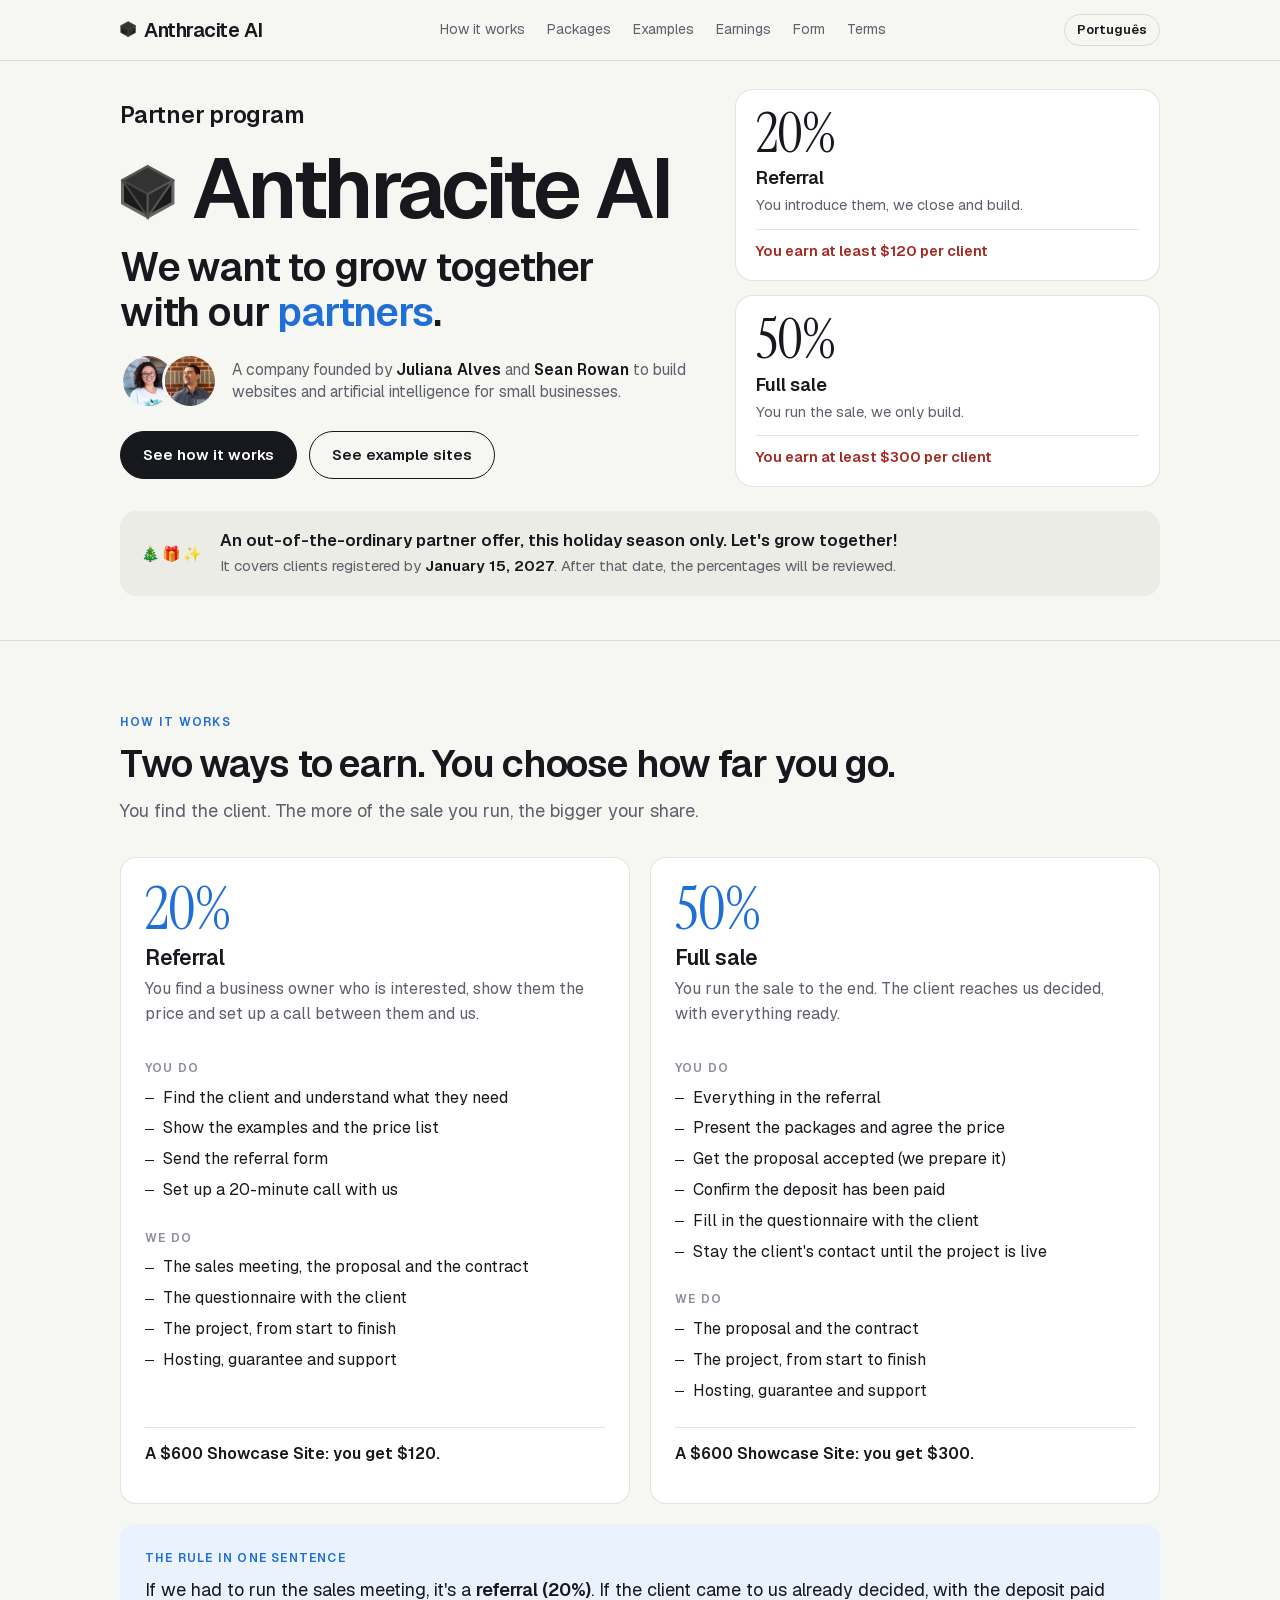
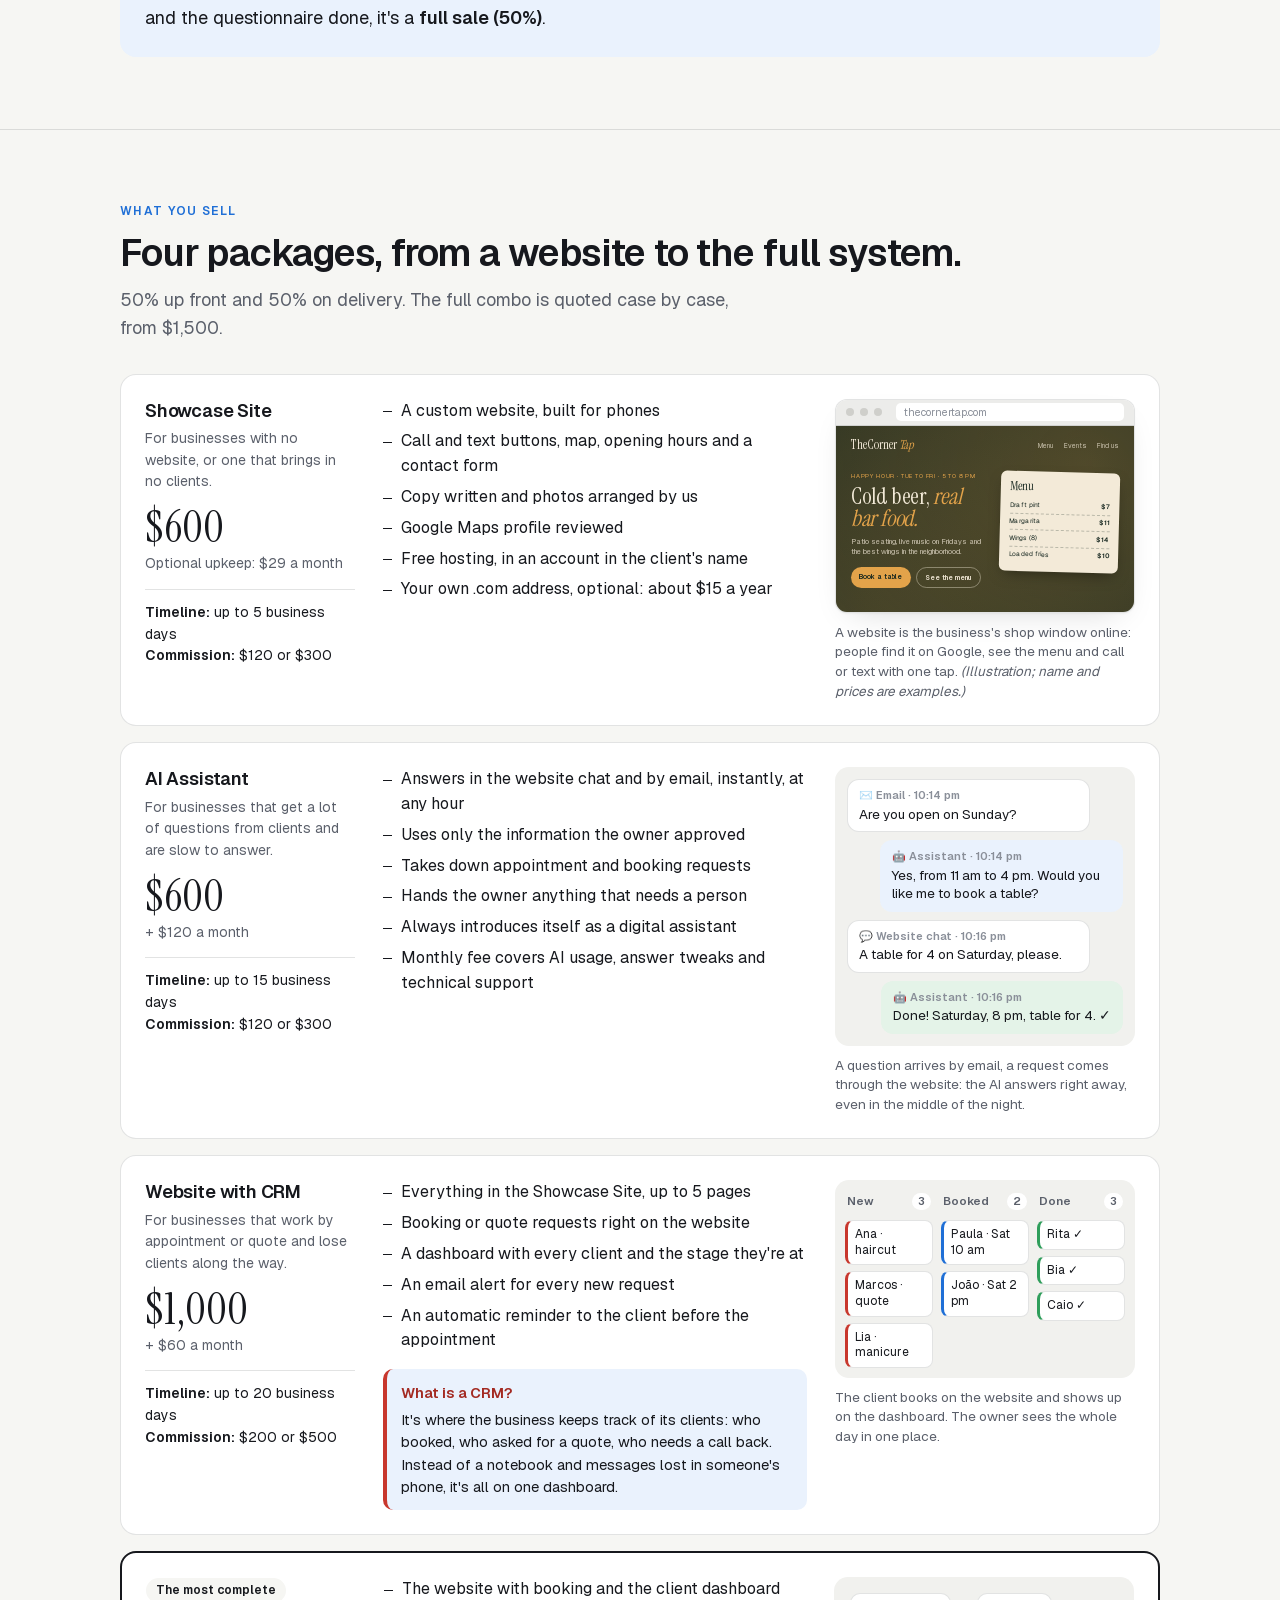
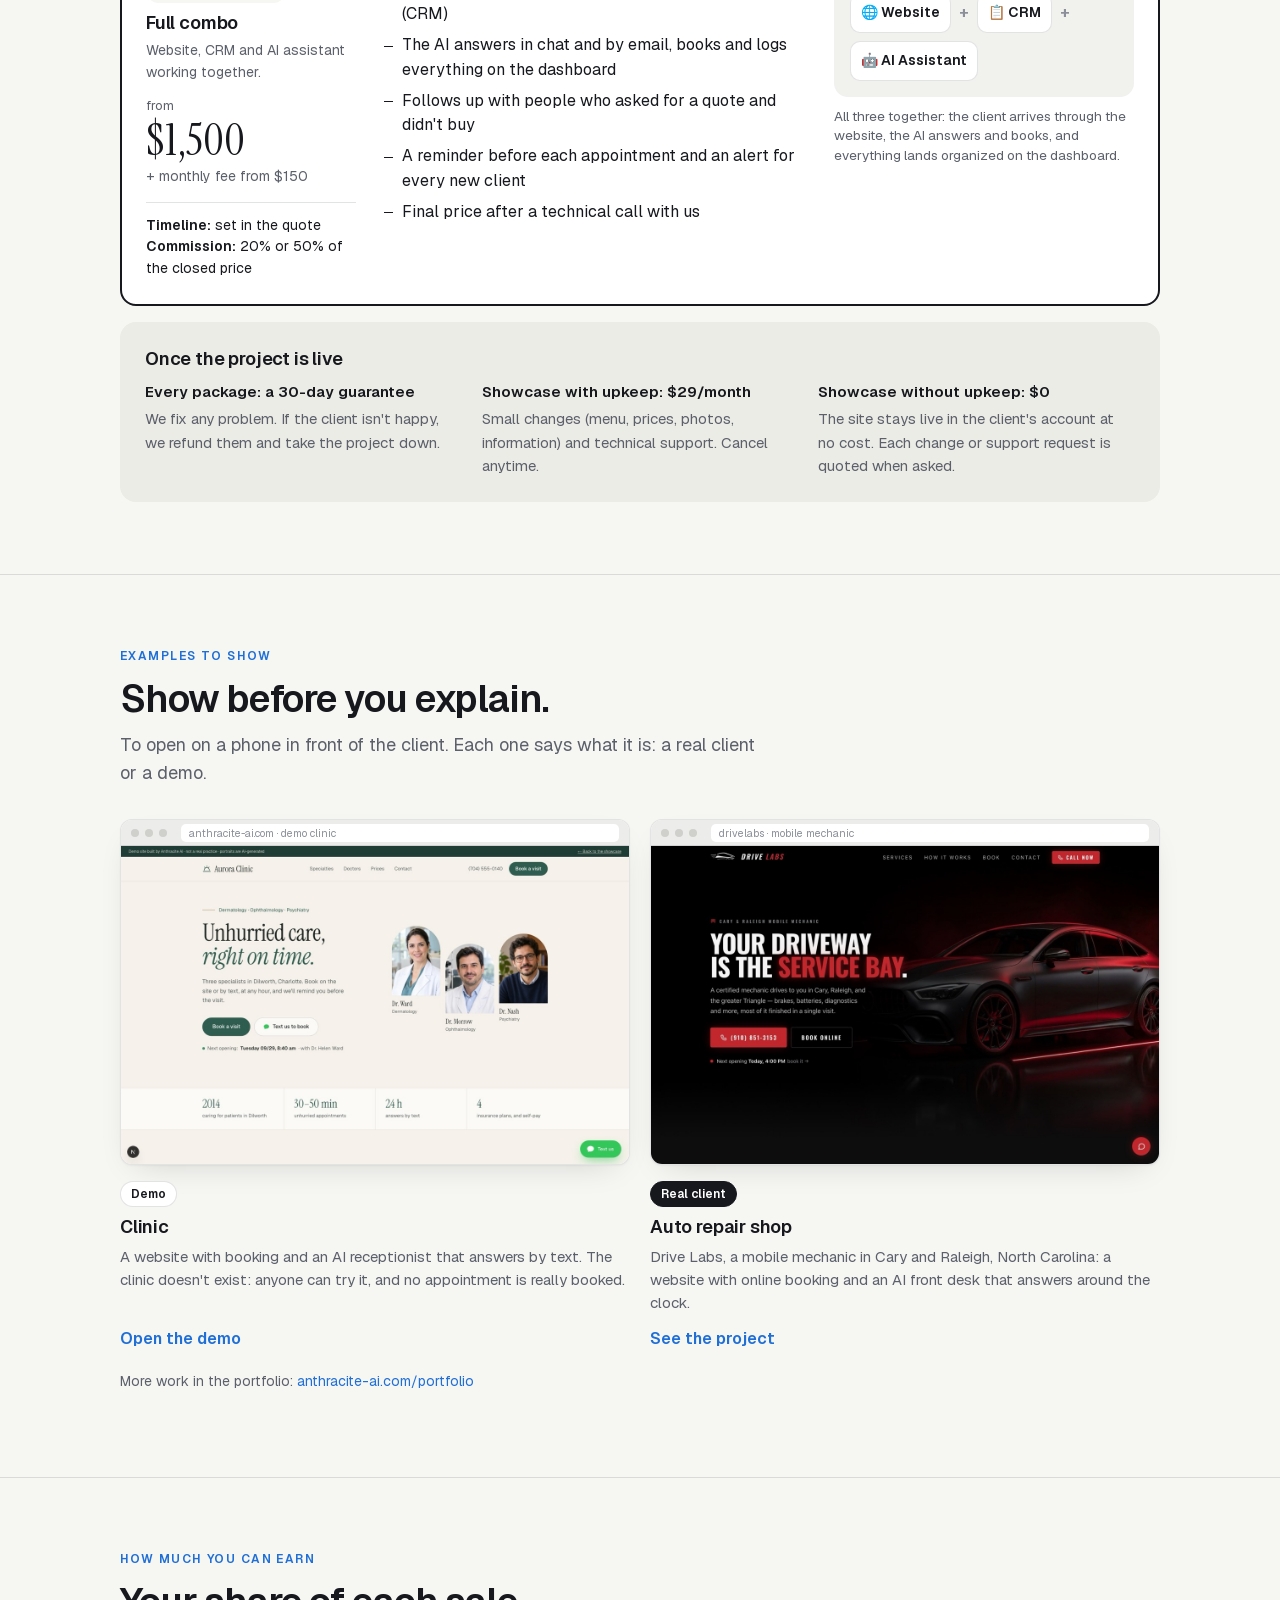
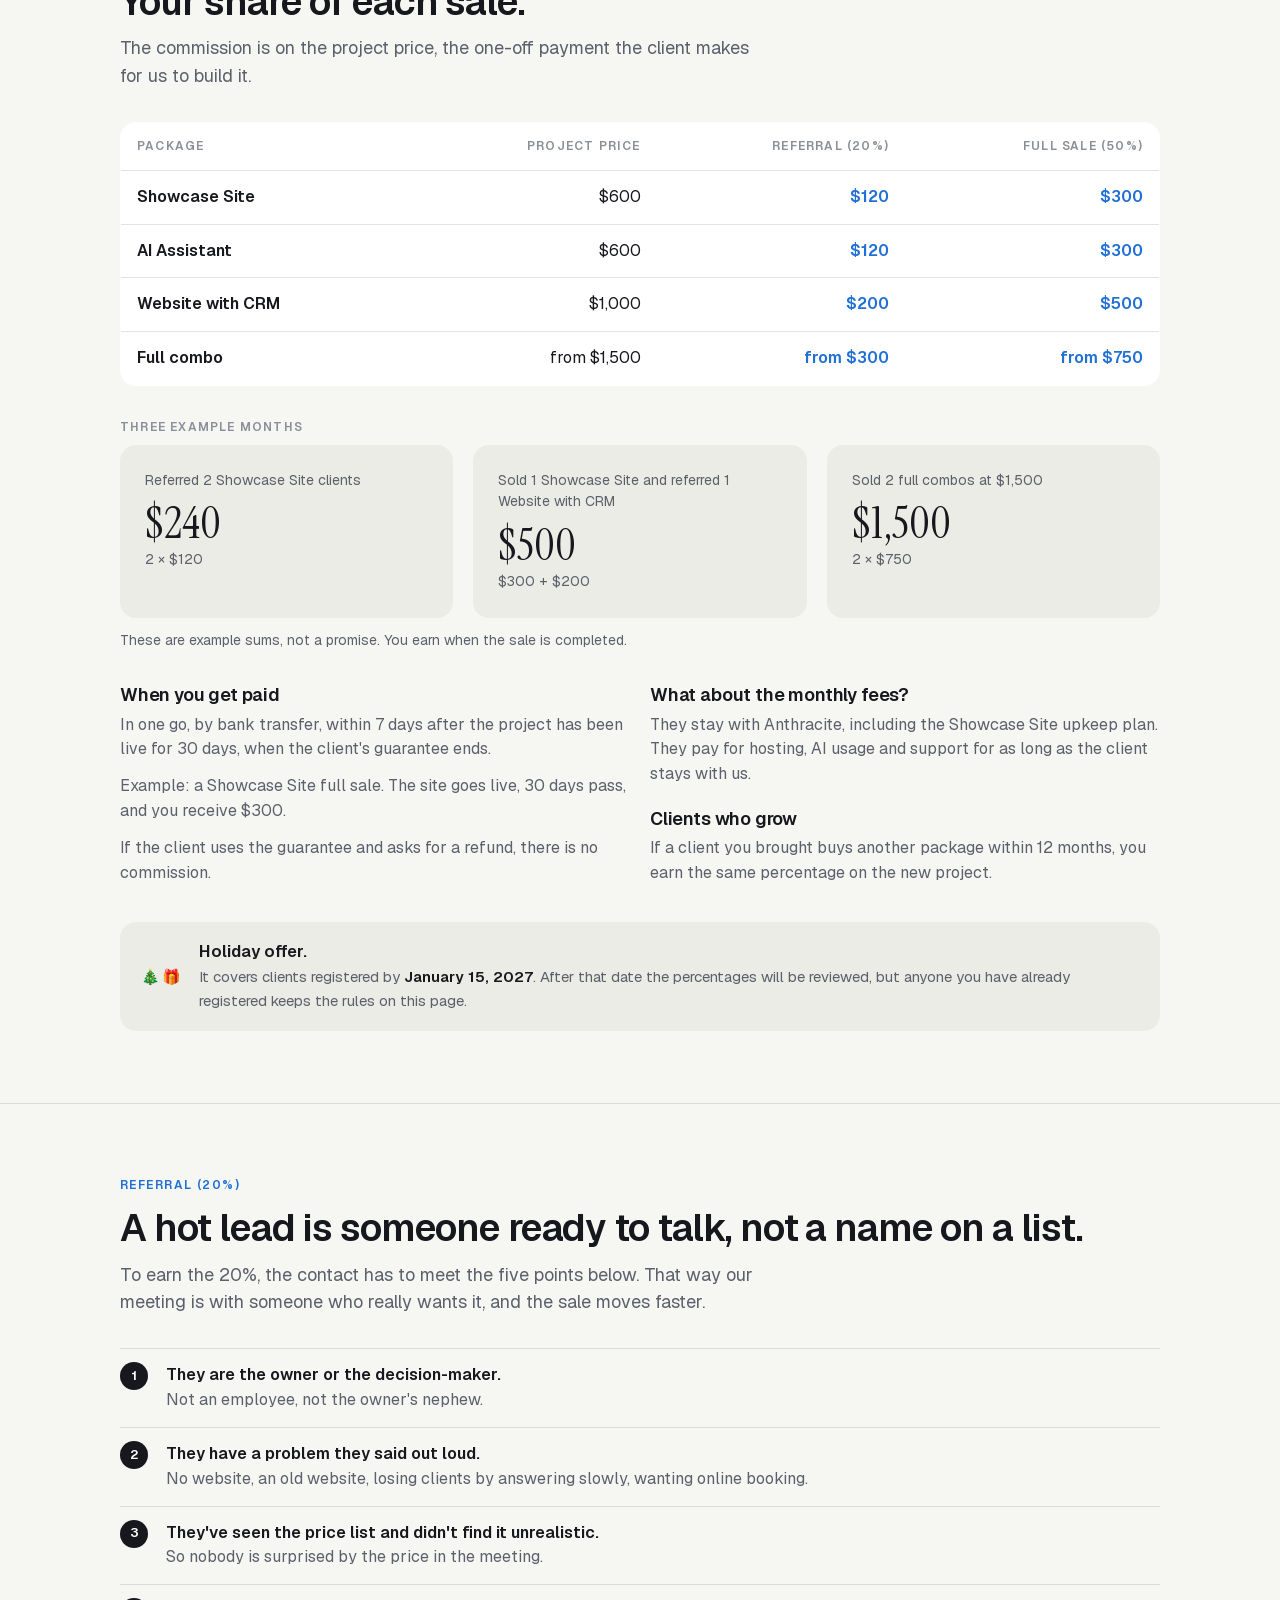
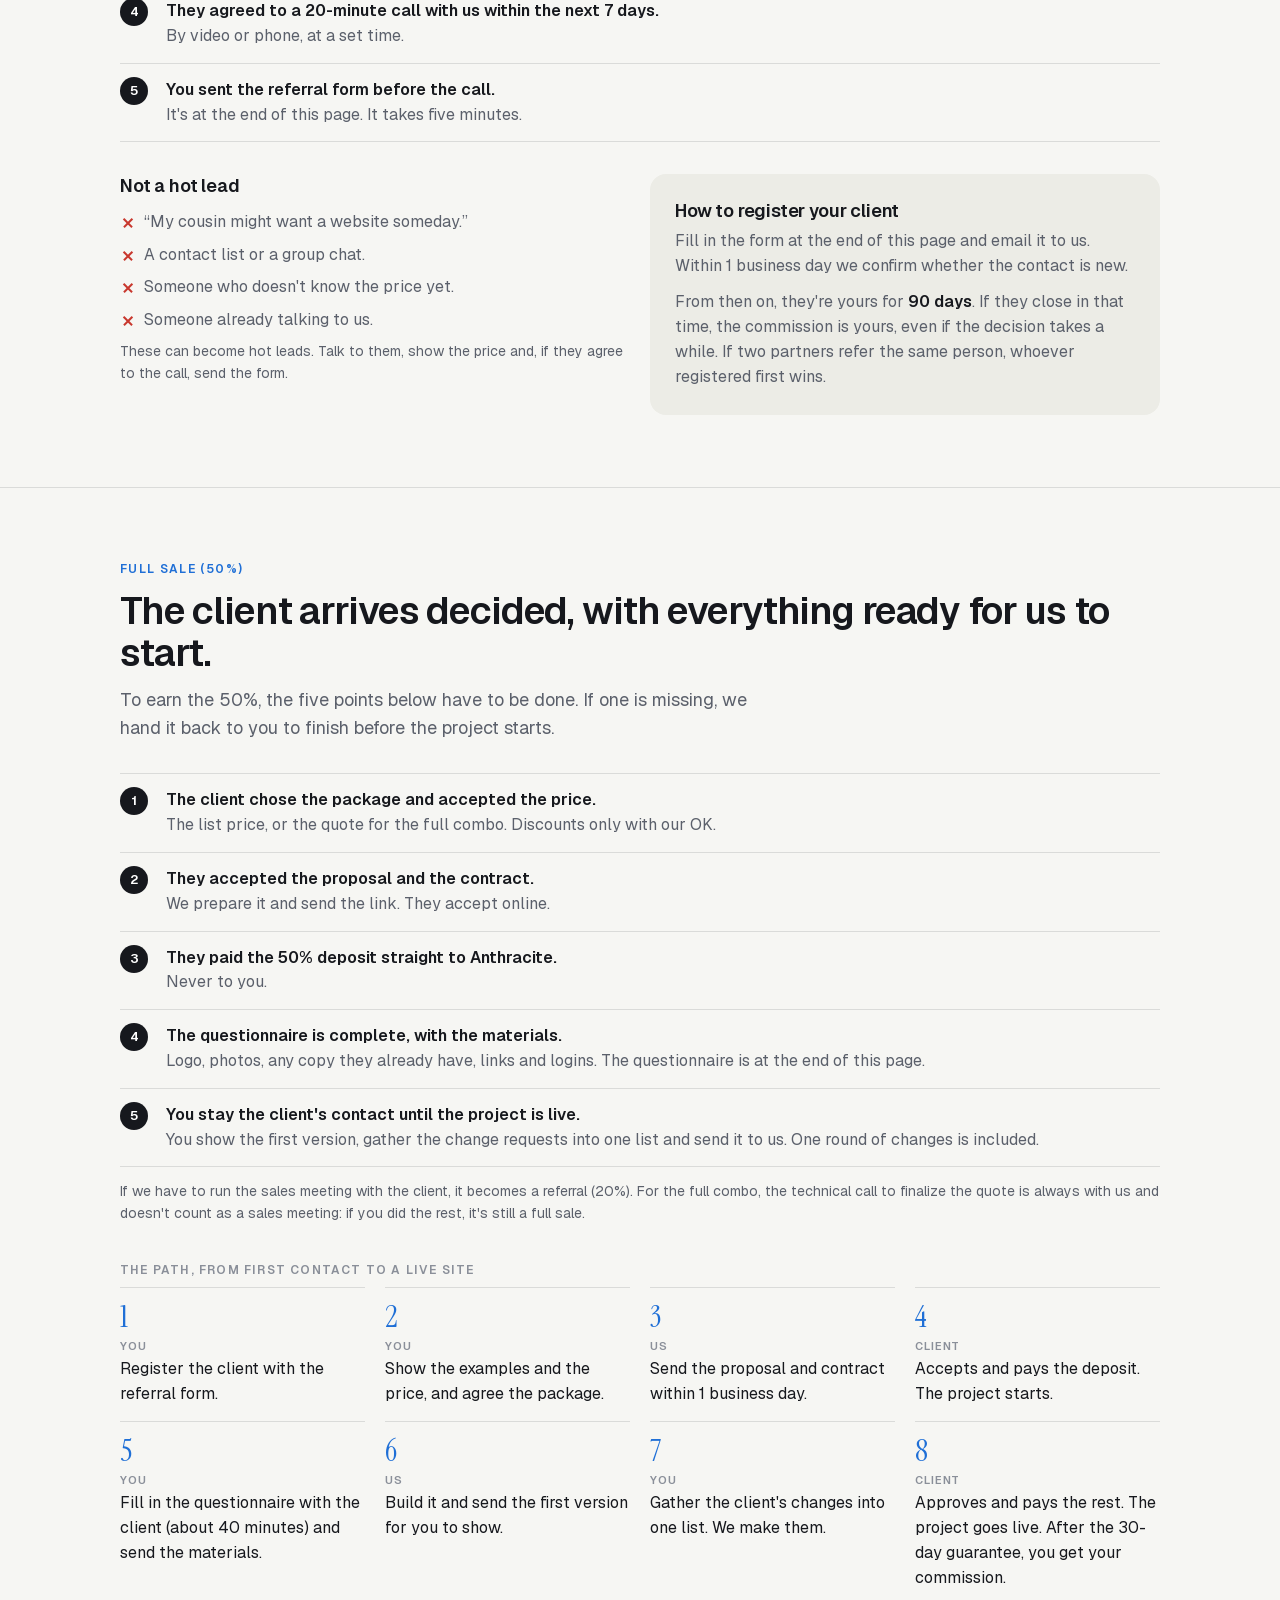
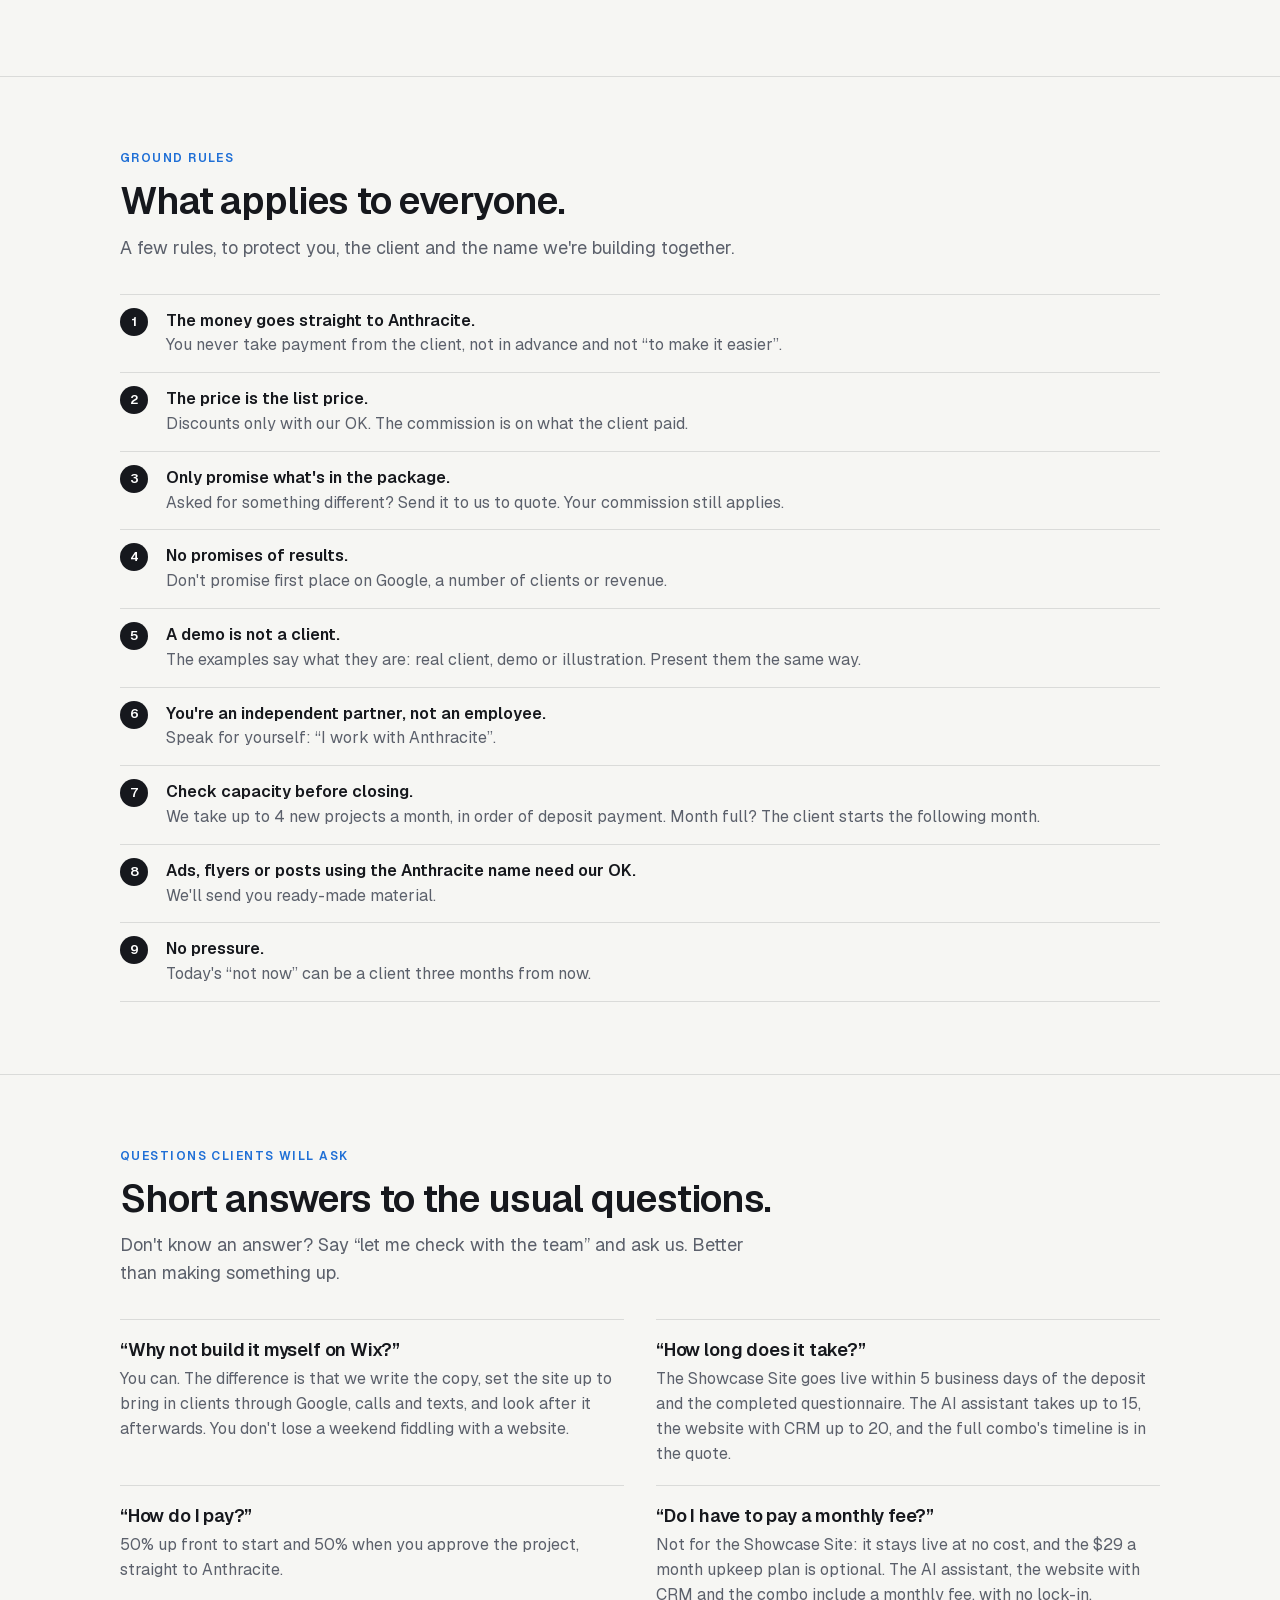
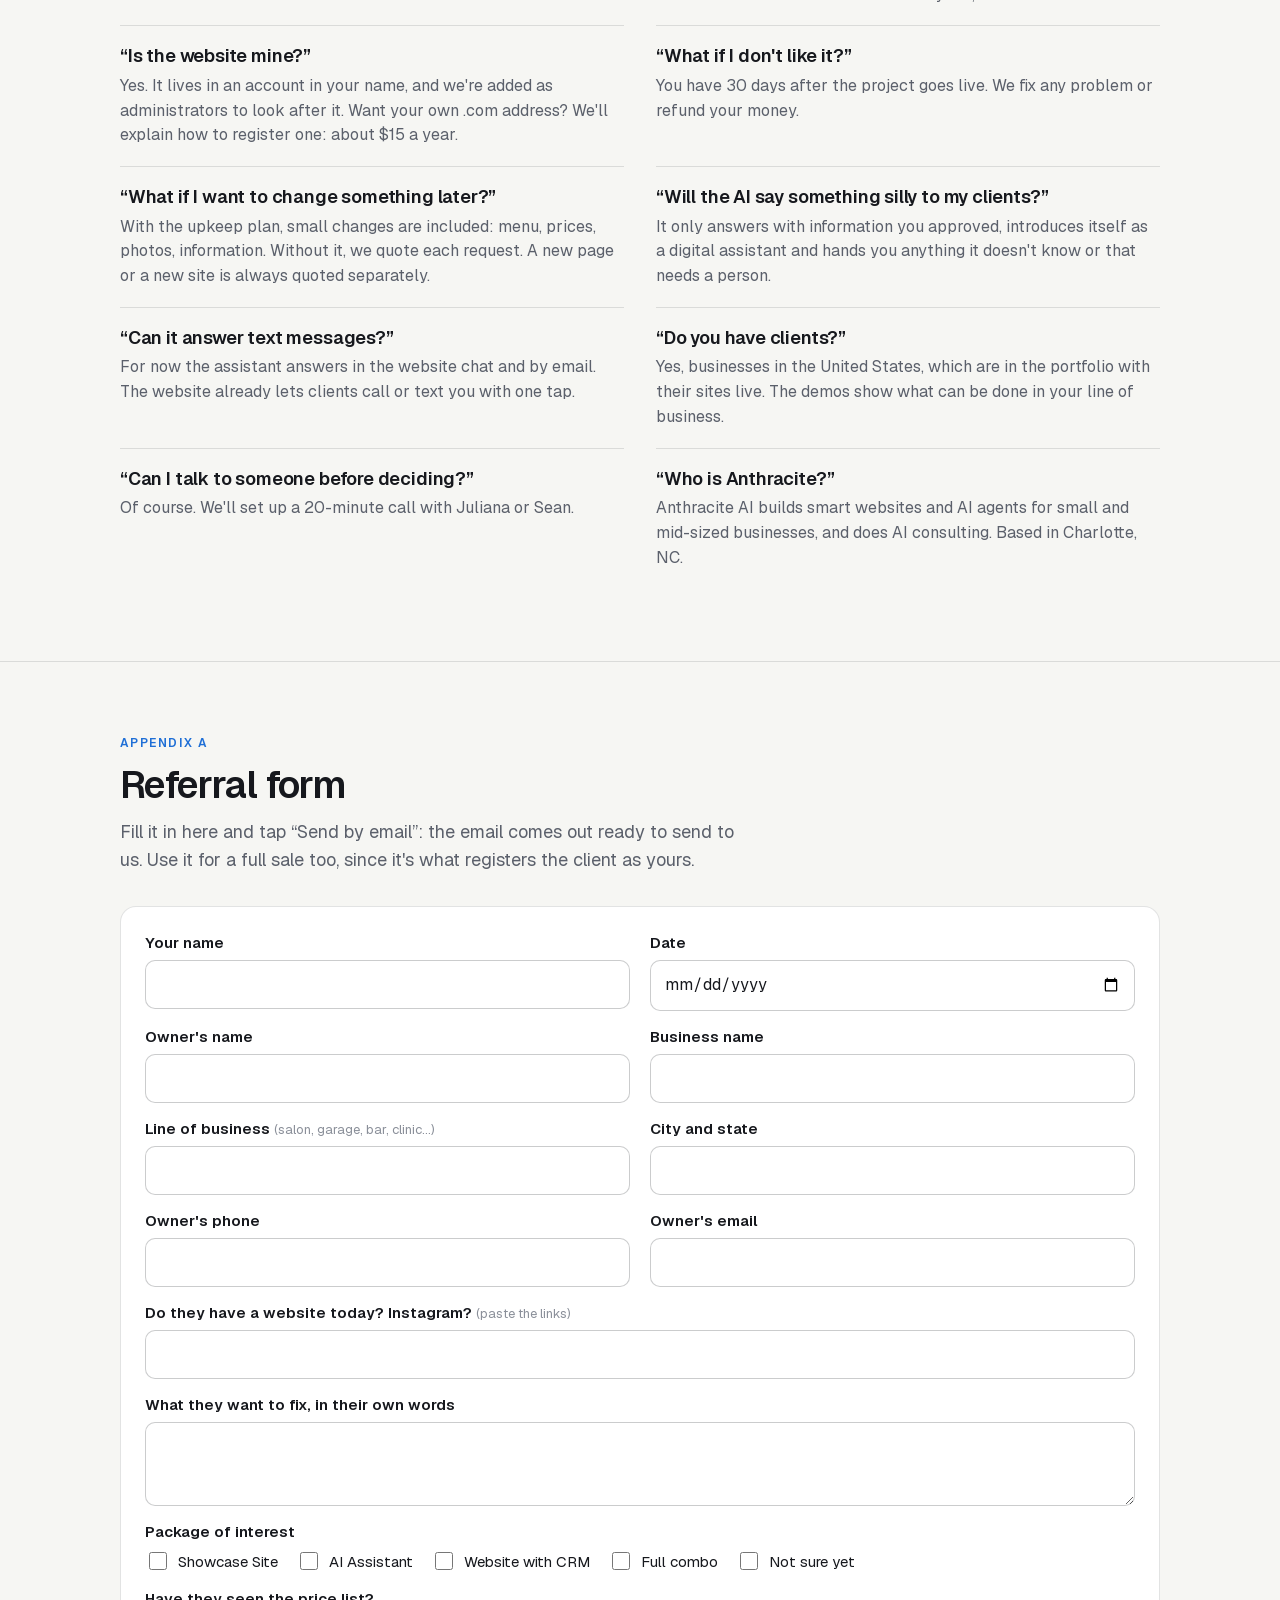
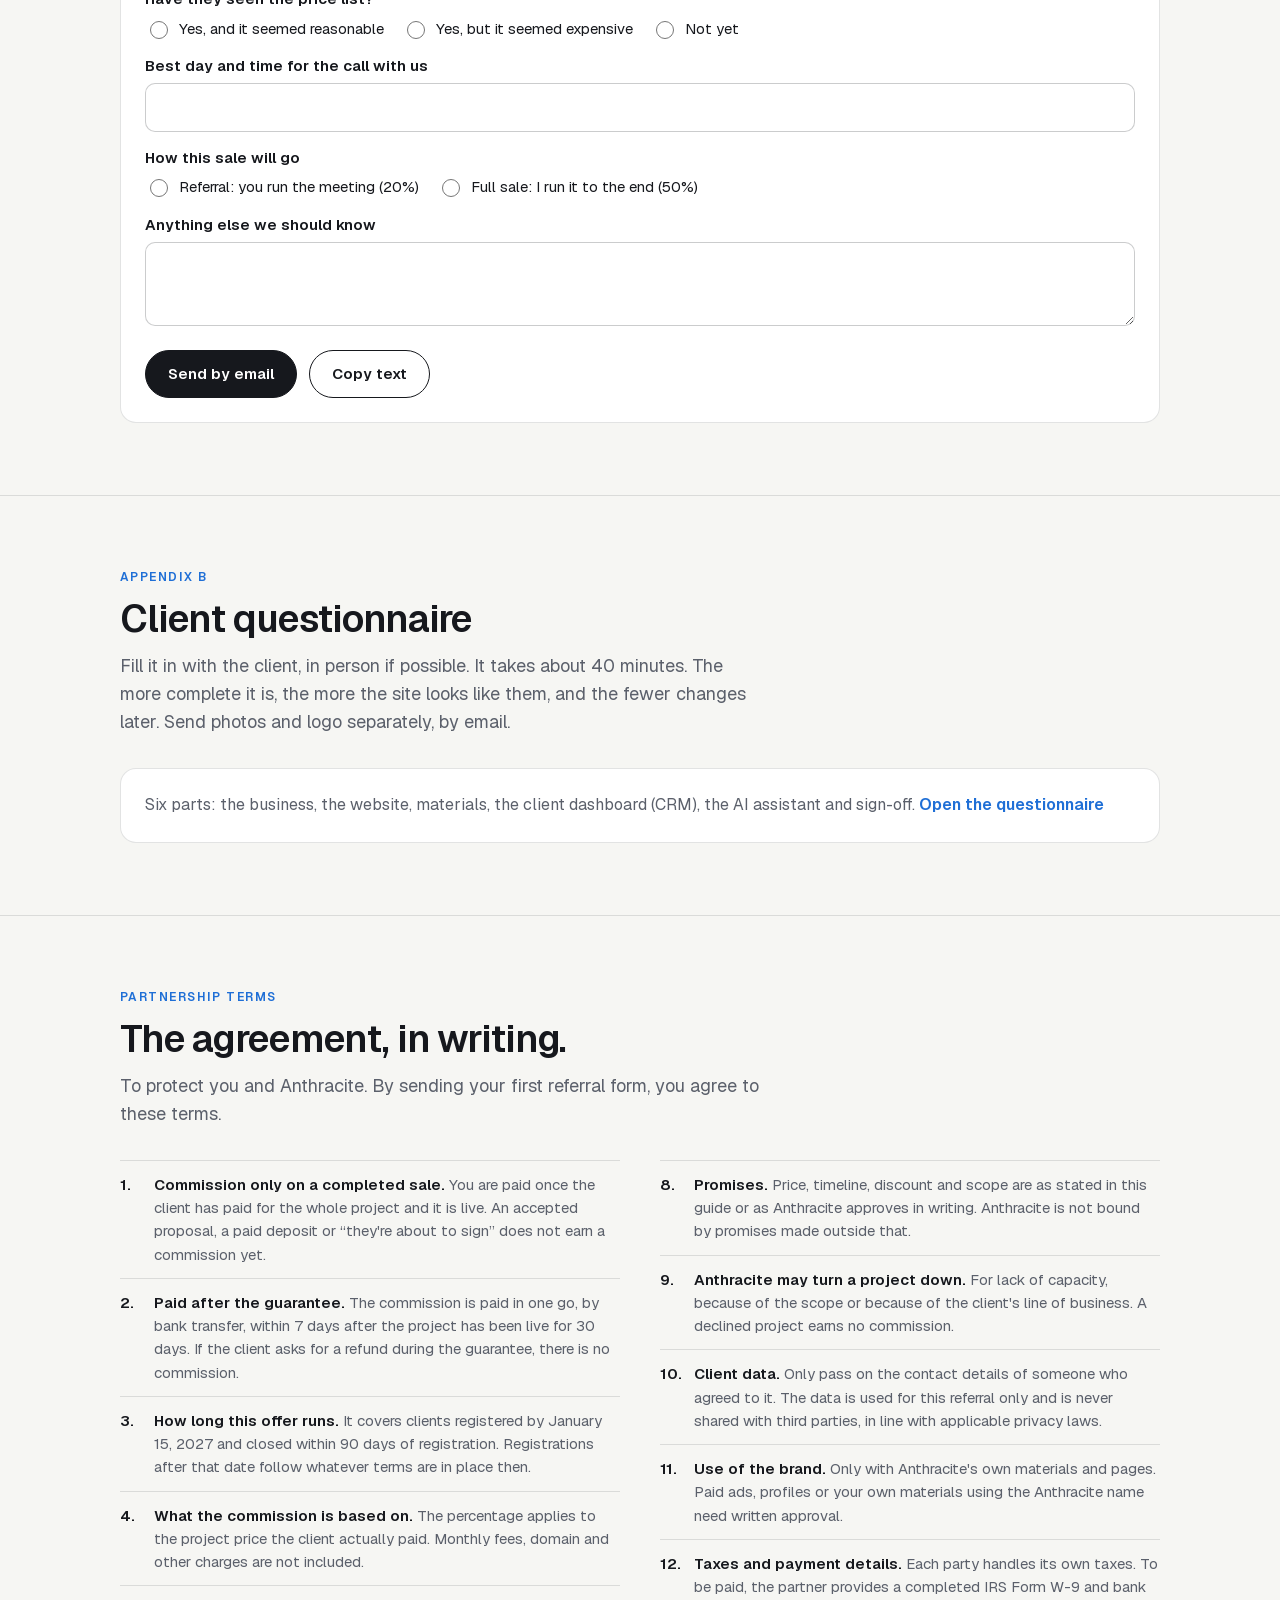
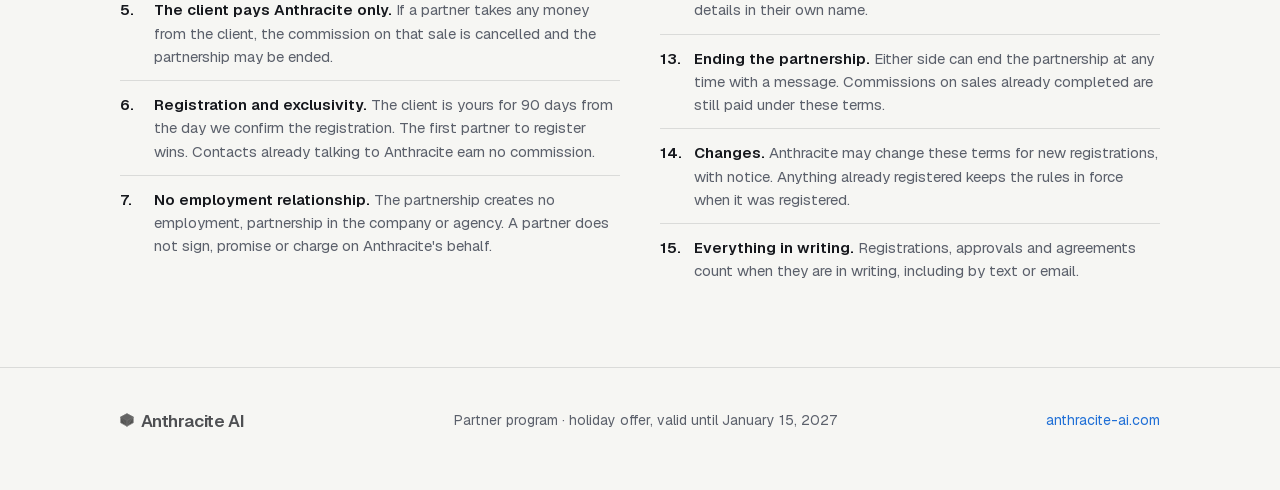
==== commit f78ec047: "Programa de parceiros em negrito, faixa de fim de ano cinza, CSS com versão" ====
--- a/en/index.html
+++ b/en/index.html
@@ -10,7 +10,7 @@
 <meta property="og:description" content="You bring the client, we build. 20% for a referral, 50% for a full sale.">
 <link rel="alternate" hreflang="pt-BR" href="../">
 <link rel="icon" href="data:image/svg+xml,%3Csvg xmlns='http://www.w3.org/2000/svg' viewBox='0 0 22 22'%3E%3Cpolygon points='11,1 21,6.5 21,15.5 11,21 1,15.5 1,6.5' fill='%231a1a1a'/%3E%3Cpolygon points='11,1 21,6.5 11,12 1,6.5' fill='%23333'/%3E%3C/svg%3E">
-<link rel="stylesheet" href="../assets/site.css">
+<link rel="stylesheet" href="../assets/site.css?v=3">
 </head>
 <body>
 
@@ -35,7 +35,7 @@
 <section class="hero">
   <div class="wrap hero-grid">
     <div class="hero-main">
-      <span class="pill-partner">🤝 Partner program</span>
+      <span class="pill-partner">Partner program</span>
       <div class="biglogo" role="img" aria-label="Anthracite AI"><svg viewBox="0 0 22 22" fill="none" aria-hidden="true"><polygon points="11,1 21,6.5 21,15.5 11,21 1,15.5 1,6.5" fill="#1a1a1a" stroke="#666" stroke-width="1.2"/><polygon points="11,1 21,6.5 11,12 1,6.5" fill="#333" stroke="#555" stroke-width="0.8"/><polygon points="1,6.5 11,12 11,21" fill="#222" stroke="#444" stroke-width="0.8"/><polygon points="21,6.5 11,12 11,21" fill="#2a2a2a" stroke="#555" stroke-width="0.8"/></svg>Anthracite AI</div>
       <h1>We want to grow together with our <span class="hl">partners</span>.</h1>
       <div class="founders">
@@ -648,6 +648,6 @@
   </div>
 </footer>
 
-<script src="../assets/forms.js"></script>
+<script src="../assets/forms.js?v=3"></script>
 </body>
 </html>
--- a/assets/site.css
+++ b/assets/site.css
@@ -87,11 +87,11 @@
 .hero { padding: 28px 0 44px; border-top: 0; }
 .hero-grid { display: grid; grid-template-columns: 1.15fr .85fr; gap: 40px; align-items: center; }
 @media (max-width: 860px) { .hero-grid { grid-template-columns: 1fr; gap: 20px; } }
-.pill-partner { display: inline-flex; align-items: center; gap: 8px; font-size: 15px; font-weight: 600; padding: 7px 14px; border-radius: 999px; background: var(--red-soft); color: var(--red-deep); }
+.pill-partner { display: block; font-size: clamp(19px, 2vw, 23px); font-weight: 600; letter-spacing: -.01em; color: var(--coal); }
 .biglogo { display: flex; align-items: baseline; gap: .2em; font-weight: 600; letter-spacing: -.04em; line-height: 1; font-size: clamp(44px, 7.4vw, 84px); margin-top: 14px; white-space: nowrap; color: var(--coal); }
 .biglogo svg { width: .66em; height: .66em; position: relative; top: .02em; flex-shrink: 0; }
 .hero h1 { font-size: clamp(26px, 3.6vw, 40px); line-height: 1.12; letter-spacing: -.03em; margin: 14px 0 0; max-width: 560px; }
-.hl { color: var(--red); background: linear-gradient(transparent 64%, var(--red-soft) 64%); padding: 0 .05em; }
+.hl { color: var(--blue); }
 .founders { display: flex; align-items: center; gap: 14px; margin-top: 18px; }
 .faces { display: flex; flex-shrink: 0; }
 .faces img { width: 56px; height: 56px; border-radius: 50%; object-fit: cover; object-position: 50% 30%; border: 3px solid var(--fog); }
@@ -105,7 +105,7 @@
 .tcard .big { font-size: 56px; }
 .tcard .tname { font-weight: 600; font-size: 18px; margin-top: 6px; }
 .tcard p { margin: 2px 0 0; color: var(--muted); font-size: 14.5px; }
-.tcard .earn { margin-top: 12px; display: inline-block; background: var(--red-soft); color: var(--red-deep); font-weight: 600; font-size: 14.5px; padding: 6px 10px; border-radius: 10px; }
+.tcard .earn { margin-top: 12px; padding-top: 10px; border-top: 1px solid var(--line); color: var(--red-deep); font-weight: 600; font-size: 14.5px; }
 @media (max-width: 860px) {
   .hero-tiers { grid-template-columns: 1fr 1fr; gap: 10px; }
   .hero-btns { display: none; }
@@ -113,11 +113,11 @@
   .tcard .big { font-size: 42px; }
   .tcard .tname { font-size: 16px; }
   .tcard p { font-size: 13px; }
-  .tcard .earn { font-size: 13px; padding: 5px 8px; }
-}
-.xmas { display: flex; gap: 16px; align-items: center; background: linear-gradient(90deg, #fcebe8, #e8f3eb); border: 1px solid rgba(160, 40, 34, .14); border-radius: 16px; padding: 16px 20px; margin-top: 24px; }
+  .tcard .earn { font-size: 13px; }
+}
+.xmas { display: flex; gap: 16px; align-items: center; background: #ecece6; border: 1px solid transparent; border-radius: 16px; padding: 16px 20px; margin-top: 24px; }
 .xmas-icons { font-size: 28px; letter-spacing: 2px; flex-shrink: 0; }
-.xmas strong { display: block; font-size: 16.5px; color: #8f1f19; font-weight: 600; }
+.xmas strong { display: block; font-size: 16.5px; color: var(--coal); font-weight: 600; }
 .xmas span { color: var(--muted); font-size: 15px; }
 .xmas b { color: var(--coal); font-weight: 600; }
 @media (max-width: 560px) { .xmas { align-items: flex-start; padding: 14px 16px; } .xmas-icons { font-size: 22px; } }
@@ -125,7 +125,7 @@
 /* package visuals */
 .pkg-visual { margin: 0; }
 .pkg-visual figcaption { font-size: 13.5px; color: var(--muted); margin-top: 10px; line-height: 1.45; }
-.tag-top { display: inline-block; font-size: 12px; font-weight: 600; padding: 3px 10px; border-radius: 999px; background: var(--red-soft); color: var(--red-deep); margin-bottom: 8px; }
+.tag-top { display: inline-block; font-size: 12px; font-weight: 600; padding: 3px 10px; border-radius: 999px; background: var(--fog); color: var(--coal); margin-bottom: 8px; }
 .pkg-combo { border: 2px solid var(--coal); }
 .chat { background: #f1f1ee; border-radius: 14px; padding: 12px; display: flex; flex-direction: column; gap: 8px; }
 .msg { max-width: 88%; padding: 8px 11px; border-radius: 12px; font-size: 13.5px; line-height: 1.35; background: #fff; border: 1px solid var(--line); }
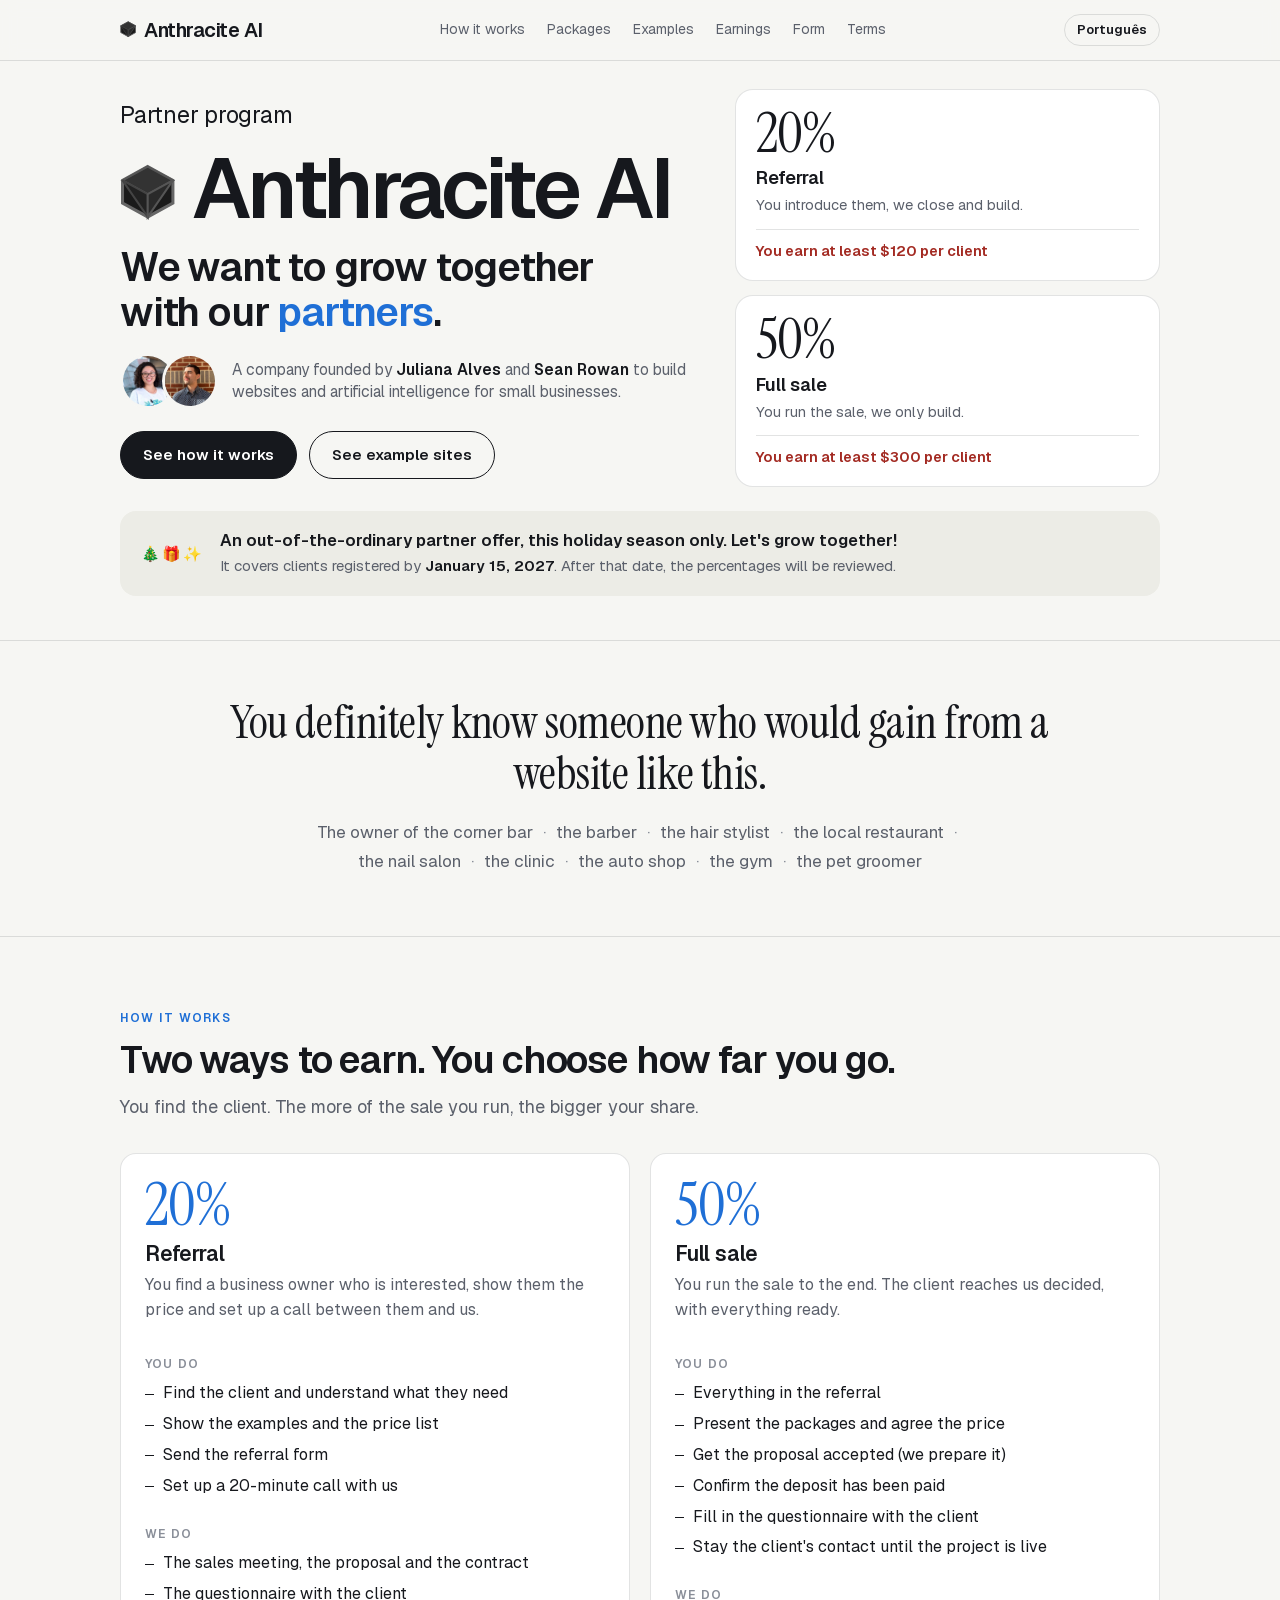
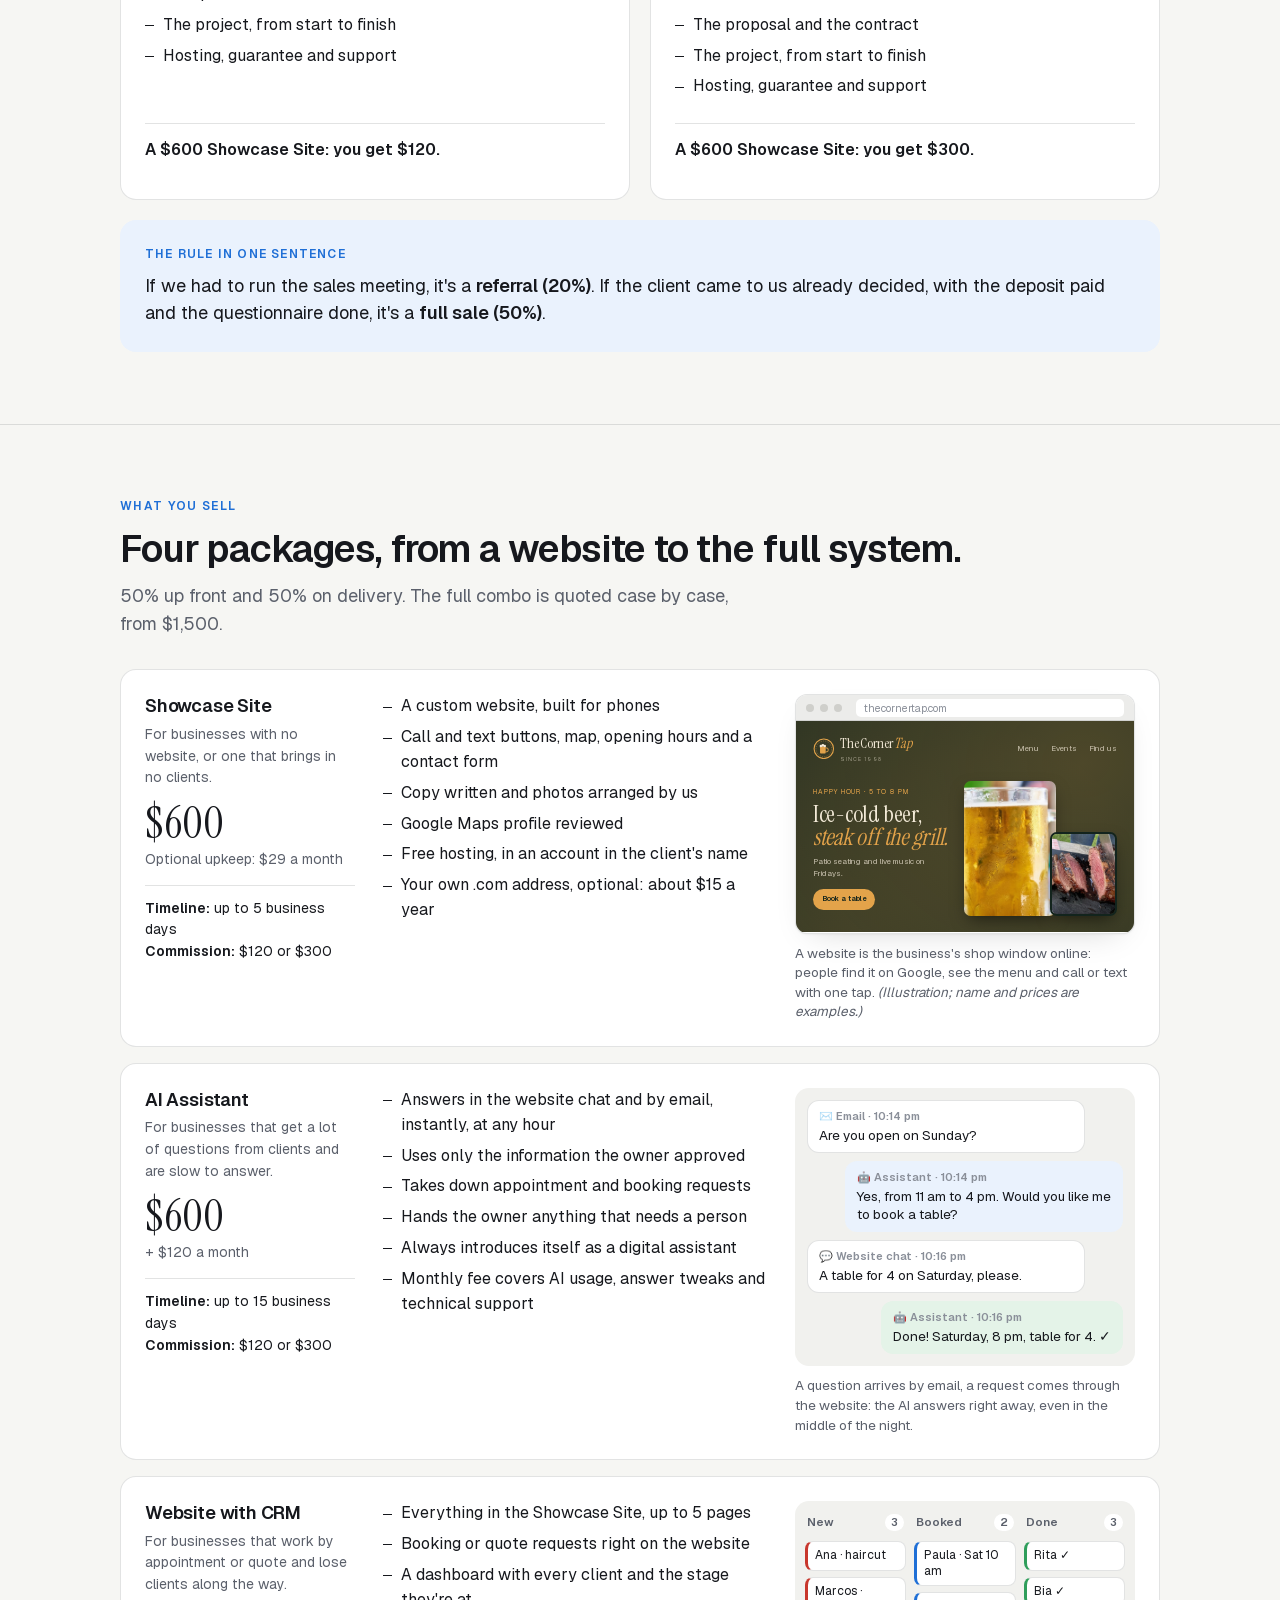
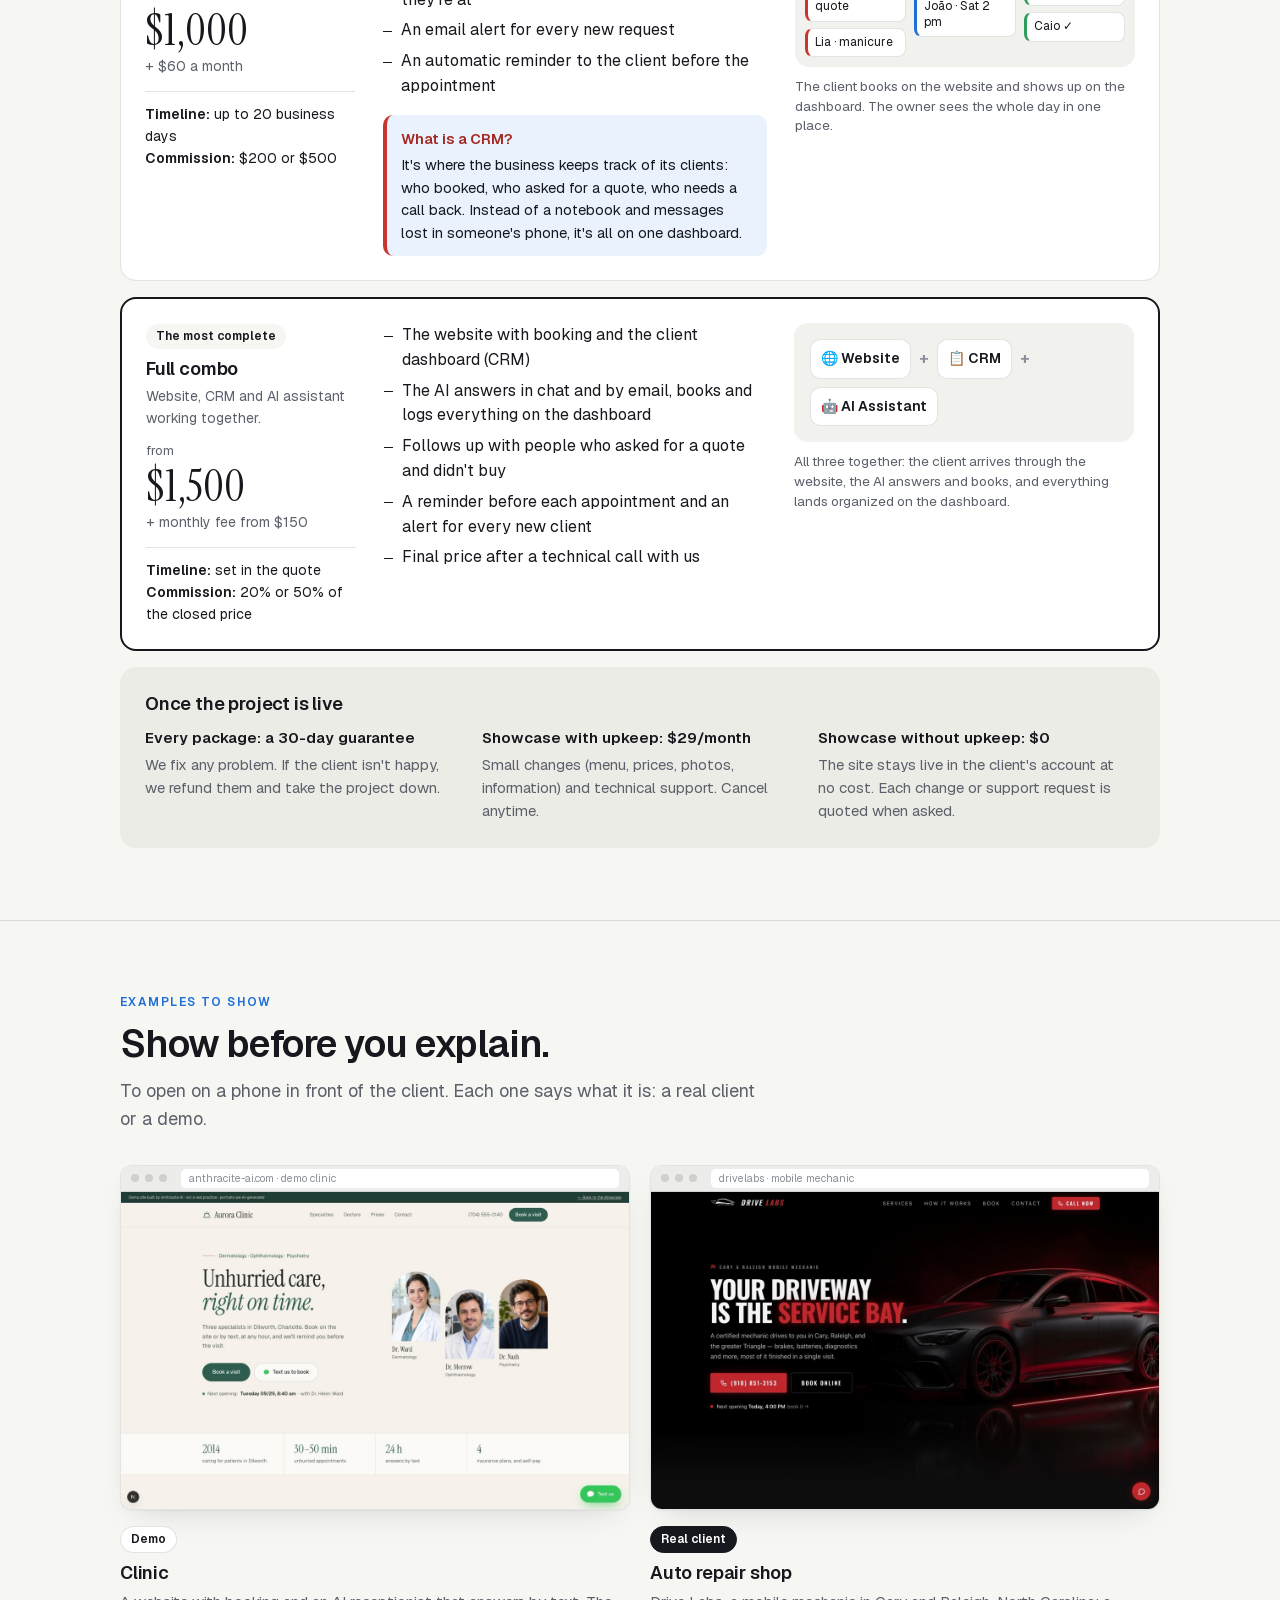
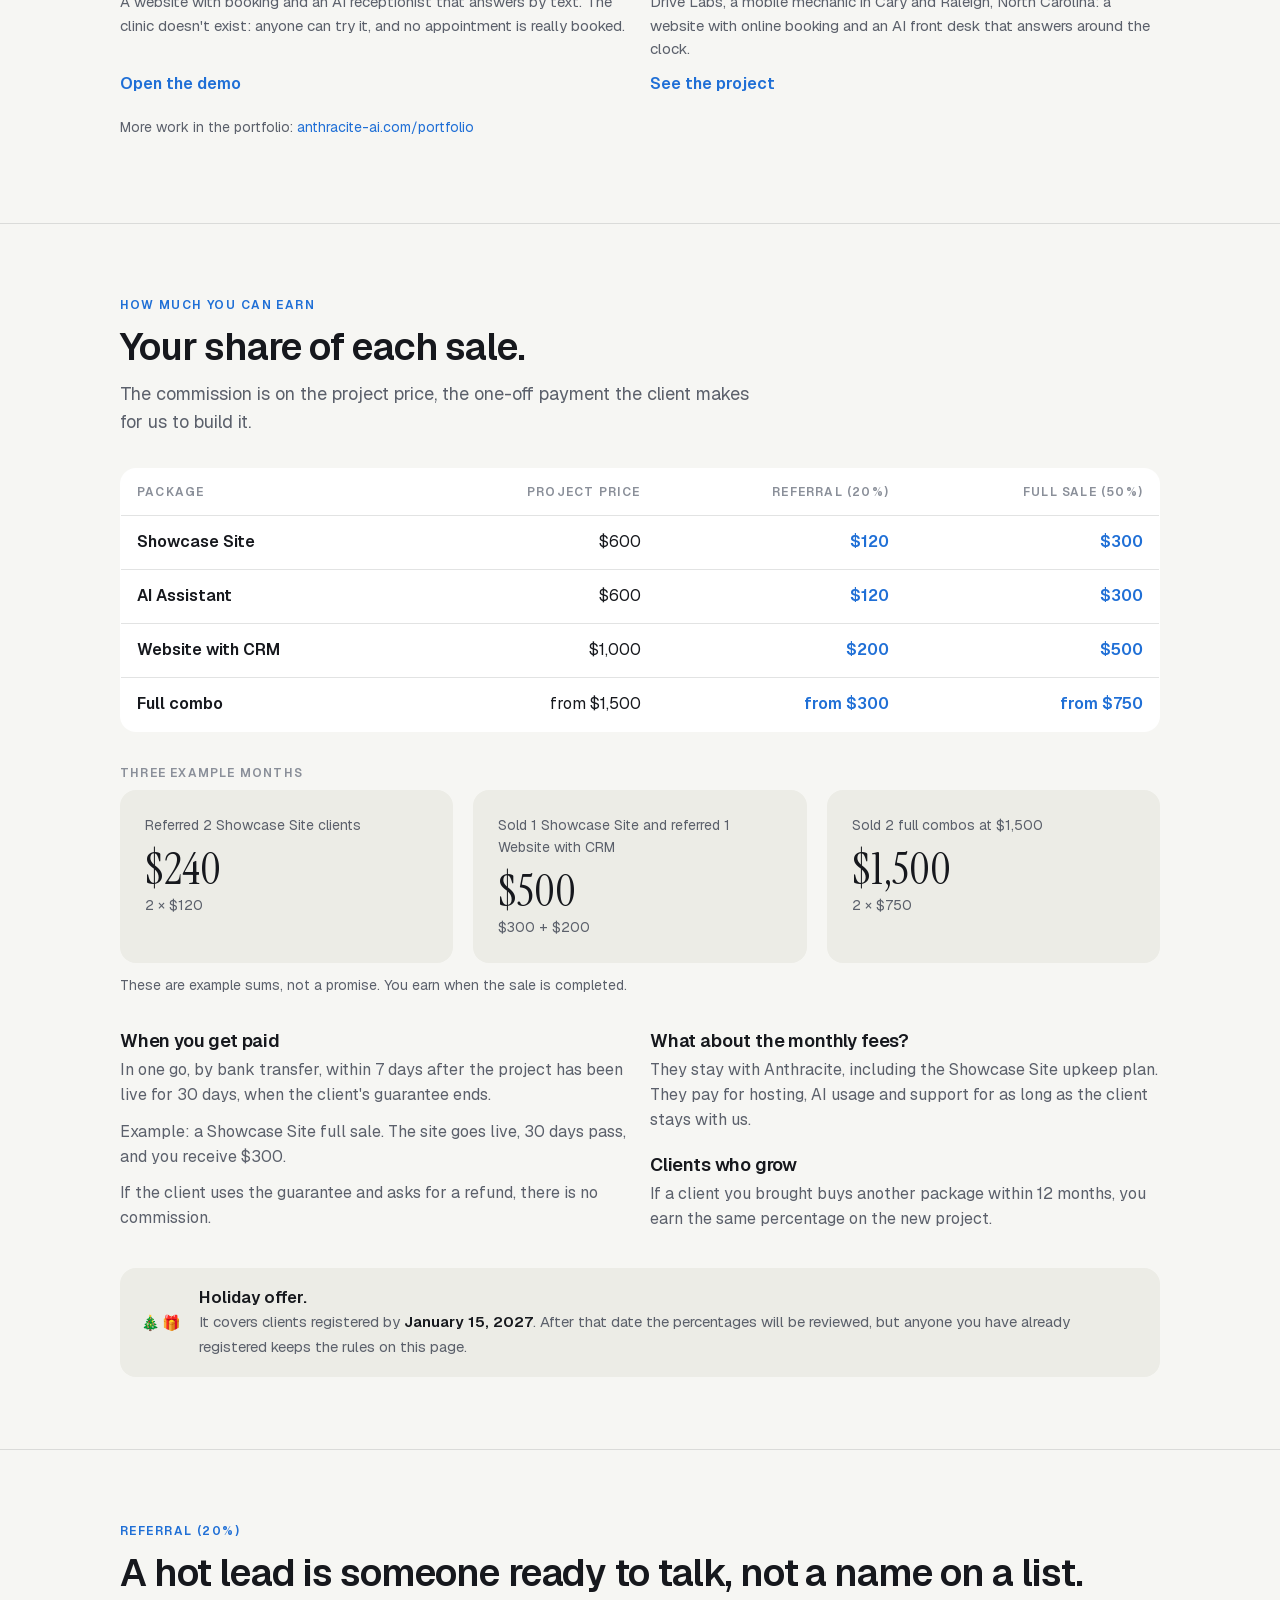
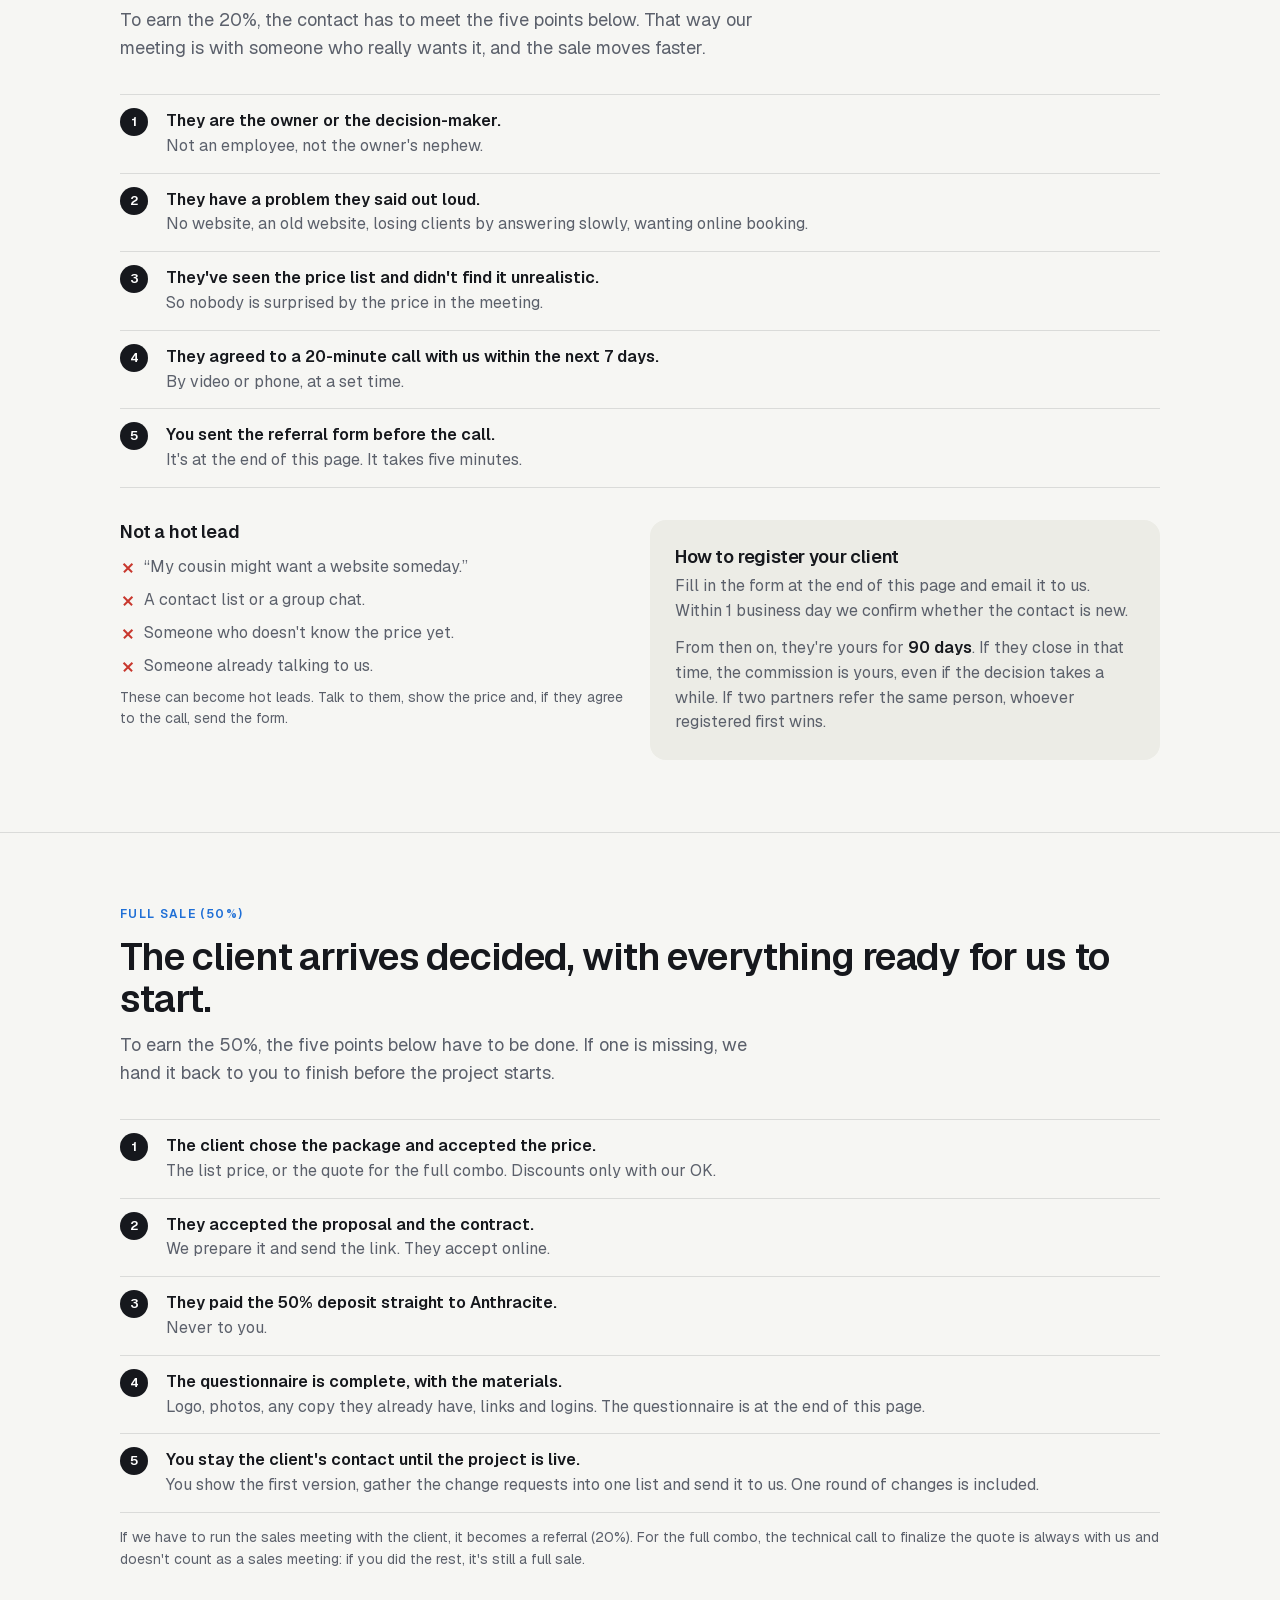
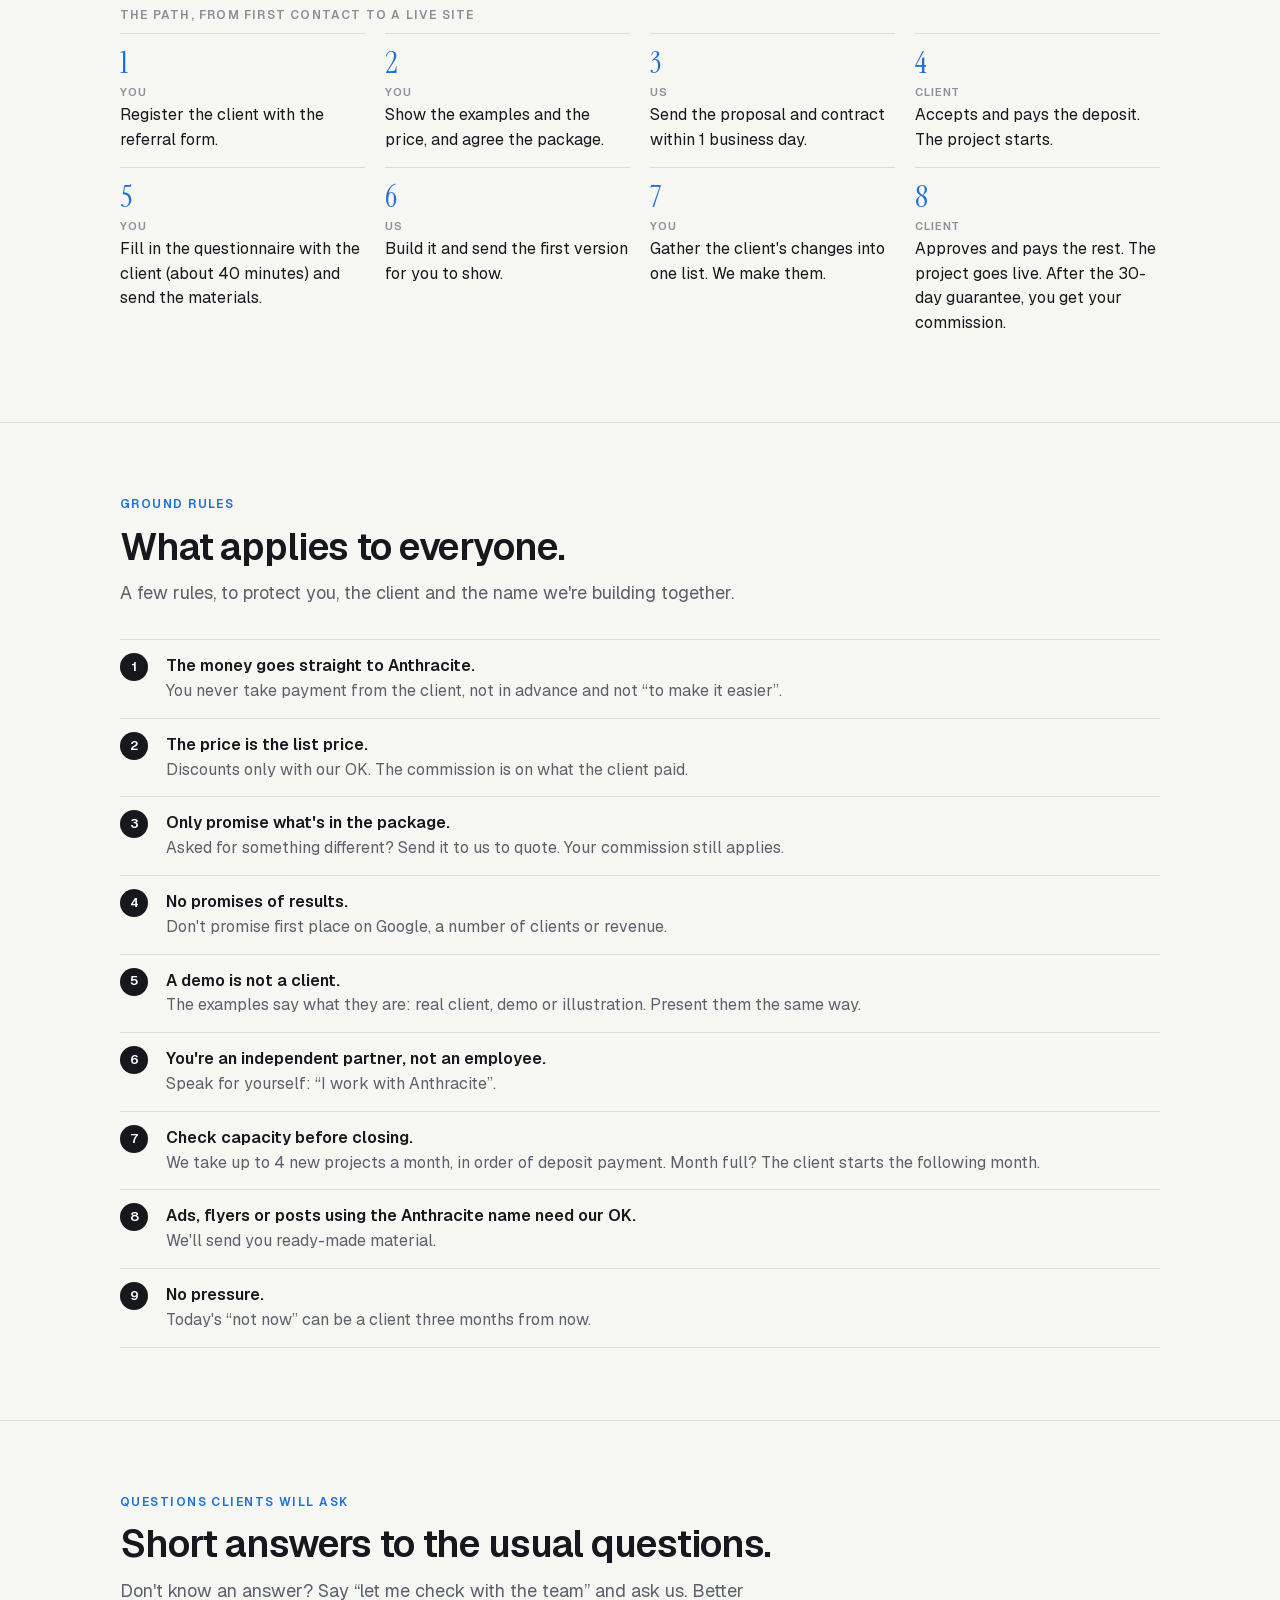
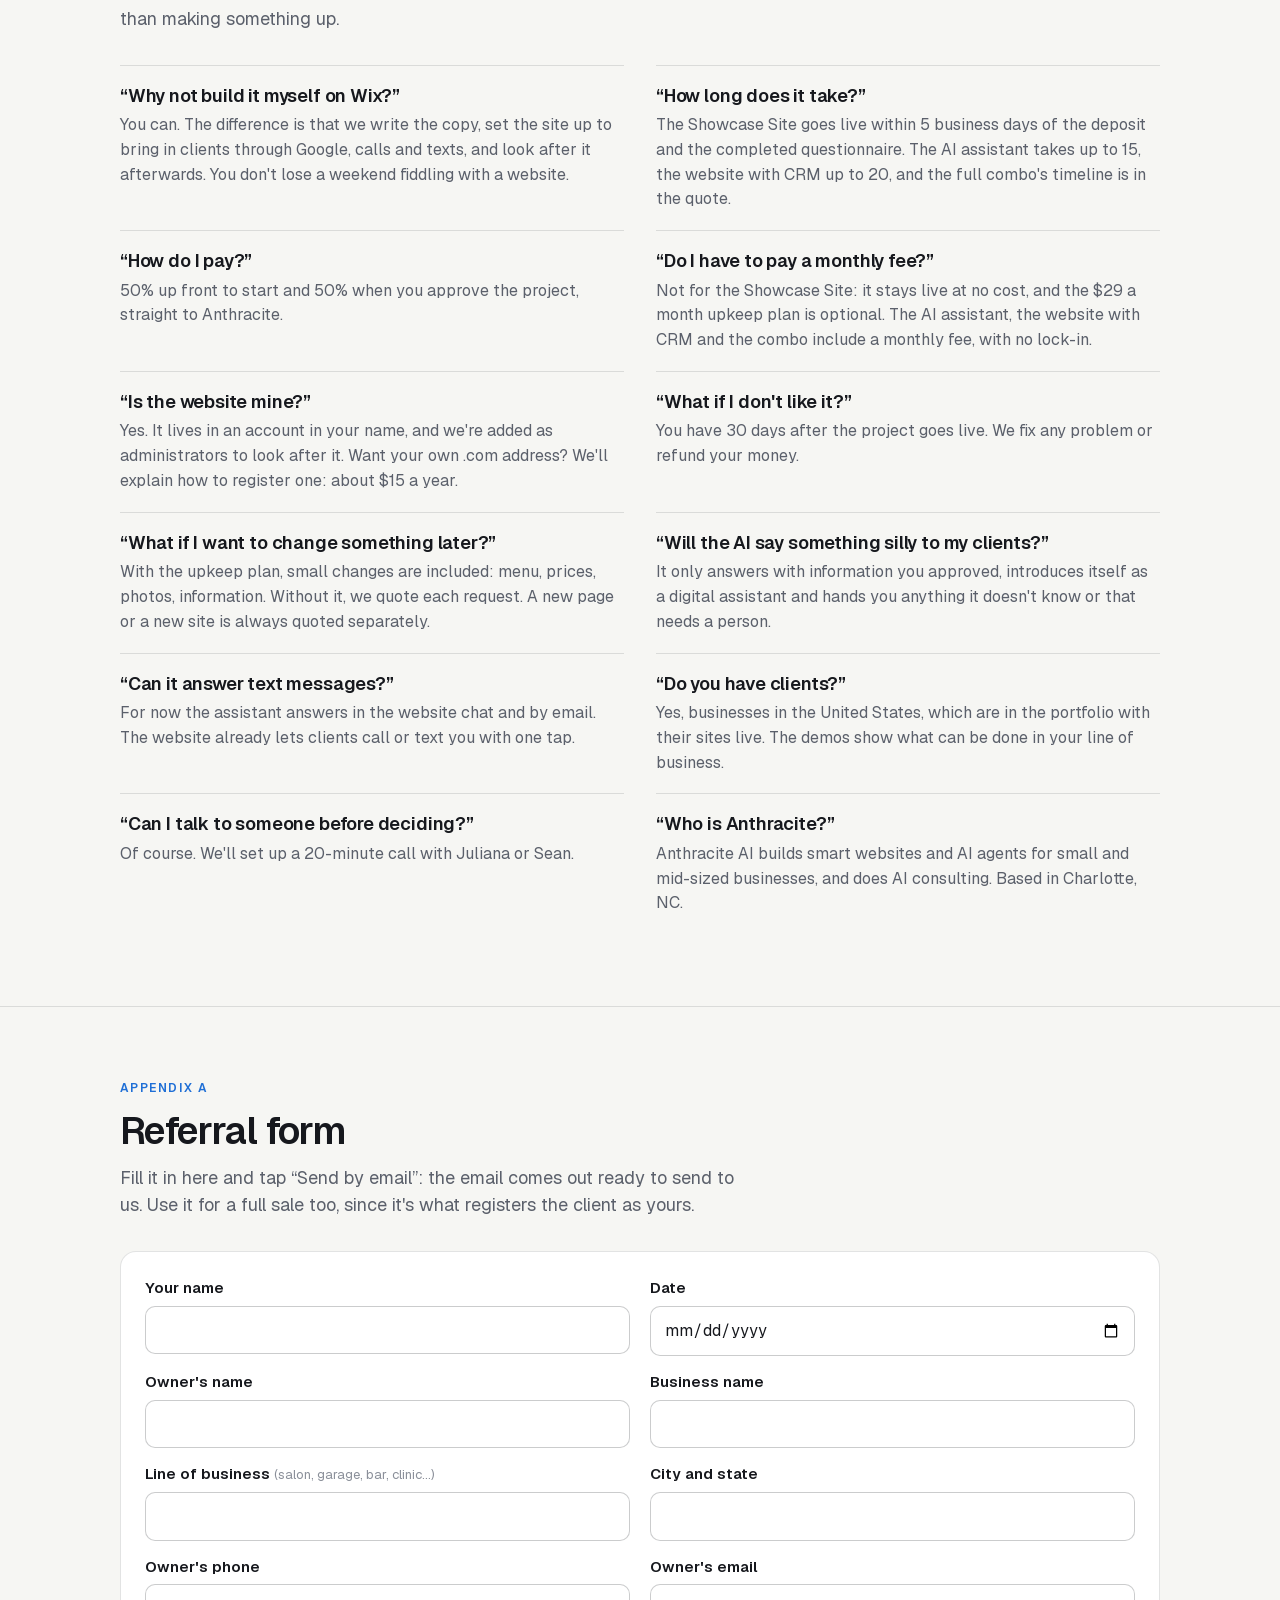
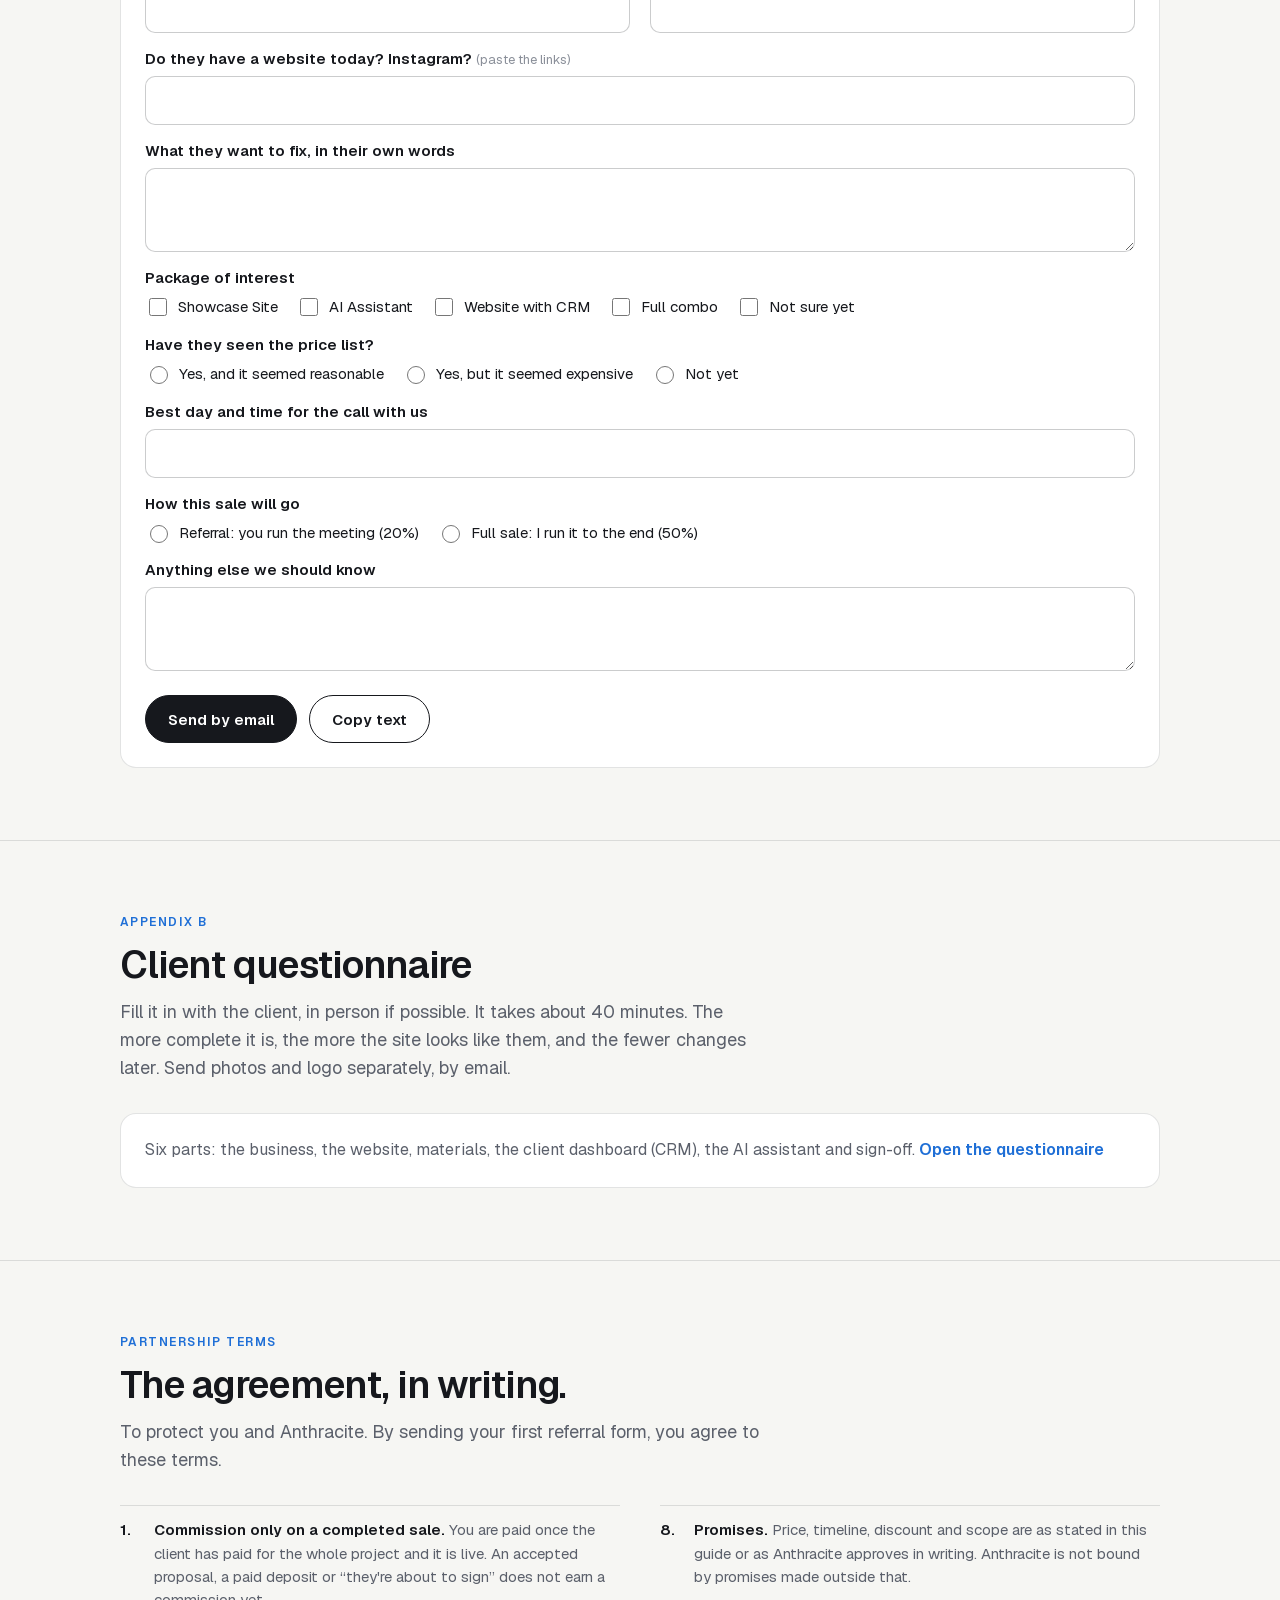
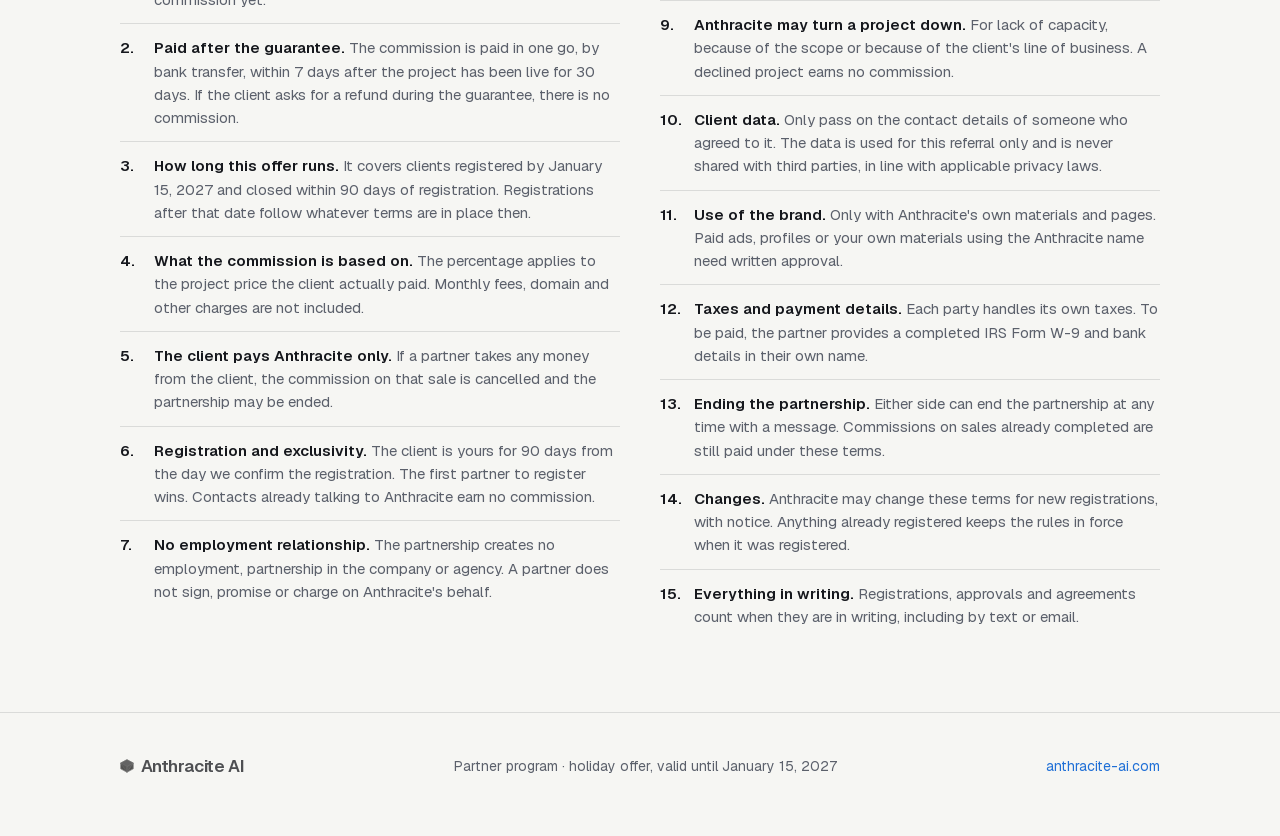
==== commit 1fad9269: "Bar de exemplo com logo, cerveja e picanha; frase de quem você conhece; rótulo sem negrito" ====
--- a/en/index.html
+++ b/en/index.html
@@ -10,7 +10,7 @@
 <meta property="og:description" content="You bring the client, we build. 20% for a referral, 50% for a full sale.">
 <link rel="alternate" hreflang="pt-BR" href="../">
 <link rel="icon" href="data:image/svg+xml,%3Csvg xmlns='http://www.w3.org/2000/svg' viewBox='0 0 22 22'%3E%3Cpolygon points='11,1 21,6.5 21,15.5 11,21 1,15.5 1,6.5' fill='%231a1a1a'/%3E%3Cpolygon points='11,1 21,6.5 11,12 1,6.5' fill='%23333'/%3E%3C/svg%3E">
-<link rel="stylesheet" href="../assets/site.css?v=3">
+<link rel="stylesheet" href="../assets/site.css?v=7">
 </head>
 <body>
 
@@ -78,6 +78,14 @@
   </div>
 </section>
 
+<!-- ============ WHO YOU KNOW ============ -->
+<section class="knows">
+  <div class="wrap">
+    <blockquote>You definitely know someone who would gain from a website like this.</blockquote>
+    <p class="who-list"><span>The owner of the corner bar</span> <span>the barber</span> <span>the hair stylist</span> <span>the local restaurant</span> <span>the nail salon</span> <span>the clinic</span> <span>the auto shop</span> <span>the gym</span> <span>the pet groomer</span></p>
+  </div>
+</section>
+
 <!-- ============ HOW IT WORKS ============ -->
 <section id="how-it-works">
   <div class="wrap">
@@ -163,24 +171,21 @@
           <li>Your own .com address, optional: about $15 a year</li>
         </ul>
         <figure class="pkg-visual">
-          <div class="frame" role="img" aria-label="Illustration of a bar website: name, happy hour, table booking and a priced menu">
+          <div class="frame" role="img" aria-label="Illustration of a bar website: logo, happy hour, table booking, photos of a cold beer and a steak">
             <div class="bar"><i></i><i></i><i></i><span>thecornertap.com</span></div>
             <div class="shot">
               <div class="boteco" aria-hidden="true">
-                <div class="bt-nav"><span class="bt-logo">The Corner <em>Tap</em></span><span class="links"><span>Menu</span><span>Events</span><span>Find us</span></span></div>
+                <div class="bt-nav"><span class="bt-brand"><svg class="bt-mark" viewBox="0 0 40 40" aria-hidden="true"><circle cx="20" cy="20" r="18" fill="none" stroke="#e3a34a" stroke-width="2"/><circle cx="20" cy="20" r="14.5" fill="none" stroke="#e3a34a" stroke-width=".8" stroke-dasharray="1.5 2"/><rect x="13" y="15.5" width="10.5" height="13" rx="1.6" fill="#e3a34a"/><path d="M23.5 18.5h2.2a2.3 2.3 0 0 1 2.3 2.3v2.4a2.3 2.3 0 0 1-2.3 2.3h-2.2" fill="none" stroke="#e3a34a" stroke-width="1.8"/><circle cx="14.6" cy="14.6" r="2.3" fill="#f3ead8"/><circle cx="18.2" cy="13.6" r="2.6" fill="#f3ead8"/><circle cx="21.8" cy="14.6" r="2.3" fill="#f3ead8"/></svg><span class="bt-logo">The Corner <em>Tap</em><small>since 1998</small></span></span><span class="links"><span>Menu</span><span>Events</span><span>Find us</span></span></div>
                 <div class="bt-body">
                   <div>
-                    <div class="bt-kicker">Happy hour · Tue to Fri · 5 to 8 pm</div>
-                    <div class="bt-h">Cold beer, <em>real bar food.</em></div>
-                    <div class="bt-p">Patio seating, live music on Fridays and the best wings in the neighborhood.</div>
-                    <div class="bt-btns"><span class="bt-btn">Book a table</span><span class="bt-btn o">See the menu</span></div>
+                    <div class="bt-kicker">Happy hour · 5 to 8 pm</div>
+                    <div class="bt-h">Ice-cold beer, <em>steak off the grill.</em></div>
+                    <div class="bt-p">Patio seating and live music on Fridays.</div>
+                    <div class="bt-btns"><span class="bt-btn">Book a table</span></div>
                   </div>
-                  <div class="bt-menu">
-                    <div class="t">Menu</div>
-                    <div class="row"><span>Draft pint</span><b>$7</b></div>
-                    <div class="row"><span>Margarita</span><b>$11</b></div>
-                    <div class="row"><span>Wings (8)</span><b>$14</b></div>
-                    <div class="row"><span>Loaded fries</span><b>$10</b></div>
+                  <div class="bt-photos">
+                    <img class="bt-food" src="../assets/bar-picanha.jpg" alt="">
+                    <img class="bt-beer" src="../assets/bar-beer.jpg" alt="">
                   </div>
                 </div>
               </div>
--- a/assets/site.css
+++ b/assets/site.css
@@ -87,7 +87,7 @@
 .hero { padding: 28px 0 44px; border-top: 0; }
 .hero-grid { display: grid; grid-template-columns: 1.15fr .85fr; gap: 40px; align-items: center; }
 @media (max-width: 860px) { .hero-grid { grid-template-columns: 1fr; gap: 20px; } }
-.pill-partner { display: block; font-size: clamp(19px, 2vw, 23px); font-weight: 600; letter-spacing: -.01em; color: var(--coal); }
+.pill-partner { display: block; font-size: clamp(19px, 2vw, 23px); font-weight: 400; letter-spacing: -.01em; color: var(--coal); }
 .biglogo { display: flex; align-items: baseline; gap: .2em; font-weight: 600; letter-spacing: -.04em; line-height: 1; font-size: clamp(44px, 7.4vw, 84px); margin-top: 14px; white-space: nowrap; color: var(--coal); }
 .biglogo svg { width: .66em; height: .66em; position: relative; top: .02em; flex-shrink: 0; }
 .hero h1 { font-size: clamp(26px, 3.6vw, 40px); line-height: 1.12; letter-spacing: -.03em; margin: 14px 0 0; max-width: 560px; }
@@ -161,7 +161,7 @@
 .tier .spacer { height: 18px; }
 
 /* packages */
-.pkg { display: grid; grid-template-columns: 210px 1fr 300px; gap: 28px; align-items: start; }
+.pkg { display: grid; grid-template-columns: 210px 1fr 340px; gap: 28px; align-items: start; }
 @media (max-width: 1000px) { .pkg { grid-template-columns: 210px 1fr; } .pkg-visual { grid-column: 1 / -1; } }
 @media (max-width: 640px) { .pkg { grid-template-columns: 1fr; gap: 16px; } }
 .price { font-family: "Instrument Serif", Georgia, serif; font-size: 44px; line-height: 1; margin-top: 12px; }
@@ -197,21 +197,21 @@
 .bt-logo { font-family: "Instrument Serif", Georgia, serif; font-size: 4.2cqw; color: #f3ead8; letter-spacing: -.01em; }
 .bt-logo em { color: #e3a34a; font-style: italic; }
 .bt-nav .links { display: flex; gap: 3.5cqw; }
-.bt-body { display: grid; grid-template-columns: 1.15fr 1fr; gap: 4cqw; padding: 2cqw 5cqw 0; align-items: start; }
+.bt-brand { display: flex; align-items: center; gap: 1.6cqw; }
+.bt-mark { width: 6.4cqw; height: 6.4cqw; flex-shrink: 0; }
+.bt-logo small { display: block; font-family: "Geist", sans-serif; font-size: 1.6cqw; letter-spacing: .2em; text-transform: uppercase; color: rgba(243,234,216,.55); margin-top: .4cqw; }
+.bt-body { display: grid; grid-template-columns: 1fr 1.1fr; gap: 3.5cqw; padding: 1.5cqw 5cqw 0; align-items: center; }
 .bt-kicker { font-size: 2cqw; letter-spacing: .14em; text-transform: uppercase; color: #e3a34a; margin-bottom: 1.6cqw; }
-.bt-h { font-family: "Instrument Serif", Georgia, serif; font-size: 7.6cqw; line-height: .98; letter-spacing: -.01em; }
+.bt-h { font-family: "Instrument Serif", Georgia, serif; font-size: 7cqw; line-height: .98; letter-spacing: -.01em; }
 .bt-h em { color: #e3a34a; }
-.bt-p { font-size: 2.4cqw; line-height: 1.45; color: rgba(243,234,216,.75); margin: 2.4cqw 0 3cqw; }
-.bt-btns { display: flex; gap: 1.8cqw; }
-.bt-btn { font-size: 2.2cqw; font-weight: 600; padding: 1.6cqw 2.8cqw; border-radius: 99px; background: #e3a34a; color: #13241d; white-space: nowrap; }
+.bt-p { font-size: 2.3cqw; line-height: 1.45; color: rgba(243,234,216,.75); margin: 2.2cqw 0 3cqw; }
+.bt-btns { display: flex; gap: 1.6cqw; flex-wrap: wrap; }
+.bt-btn { font-size: 2.1cqw; font-weight: 600; padding: 1.5cqw 2.6cqw; border-radius: 99px; background: #e3a34a; color: #13241d; white-space: nowrap; }
 .bt-btn.o { background: transparent; color: #f3ead8; border: 1px solid rgba(243,234,216,.4); }
-.bt-menu { background: #f3ead8; color: #13241d; border-radius: 2cqw; padding: 3cqw 3.2cqw; box-shadow: 0 2cqw 5cqw -2cqw rgba(0,0,0,.5); transform: rotate(1.5deg); }
-.bt-menu .t { font-family: "Instrument Serif", Georgia, serif; font-size: 4.2cqw; line-height: 1; margin-bottom: 1.6cqw; }
-.bt-menu .row { display: flex; justify-content: space-between; gap: 2cqw; font-size: 2.2cqw; padding: .9cqw 0; border-bottom: 1px dashed rgba(19,36,29,.25); }
-.bt-menu .row:last-child { border-bottom: 0; }
-.bt-menu .row b { font-weight: 600; white-space: nowrap; }
-.bt-live { display: inline-flex; align-items: center; gap: 1.2cqw; margin-top: 2.6cqw; font-size: 2.1cqw; color: rgba(243,234,216,.85); }
-.bt-live::before { content: ""; width: 1.4cqw; height: 1.4cqw; border-radius: 50%; background: #e3a34a; box-shadow: 0 0 0 .8cqw rgba(227,163,74,.25); }
+.bt-photos { position: relative; height: 40cqw; }
+.boteco .bt-photos img { position: absolute; display: block; object-fit: cover; border-radius: 2cqw; box-shadow: 0 2cqw 5cqw -1.5cqw rgba(0,0,0,.6); }
+.boteco .bt-photos .bt-beer { left: 0; top: 0; width: 60%; height: 100%; object-position: 32% 50%; }
+.boteco .bt-photos .bt-food { right: 0; bottom: 0; width: 44%; height: 62%; object-position: 42% 50%; border: .7cqw solid #13241d; z-index: 1; }
 
 /* money table */
 .table-wrap { overflow-x: auto; -webkit-overflow-scrolling: touch; }
@@ -275,3 +275,10 @@
   section { padding: 28px 0; break-inside: avoid-page; }
   details.form-card { display: block; }
 }
+
+/* who you know */
+.knows { padding: 56px 0 60px; text-align: center; }
+.knows blockquote { margin: 0 auto; max-width: 820px; font-family: "Instrument Serif", Georgia, serif; font-size: clamp(30px, 4.2vw, 46px); line-height: 1.12; letter-spacing: -.01em; color: var(--coal); }
+.knows .who-list { margin: 18px auto 0; max-width: 760px; color: var(--muted); font-size: 17px; line-height: 1.7; }
+.knows .who-list span { white-space: nowrap; }
+.knows .who-list span:not(:last-child)::after { content: "·"; margin: 0 6px 0 10px; color: var(--faint); }
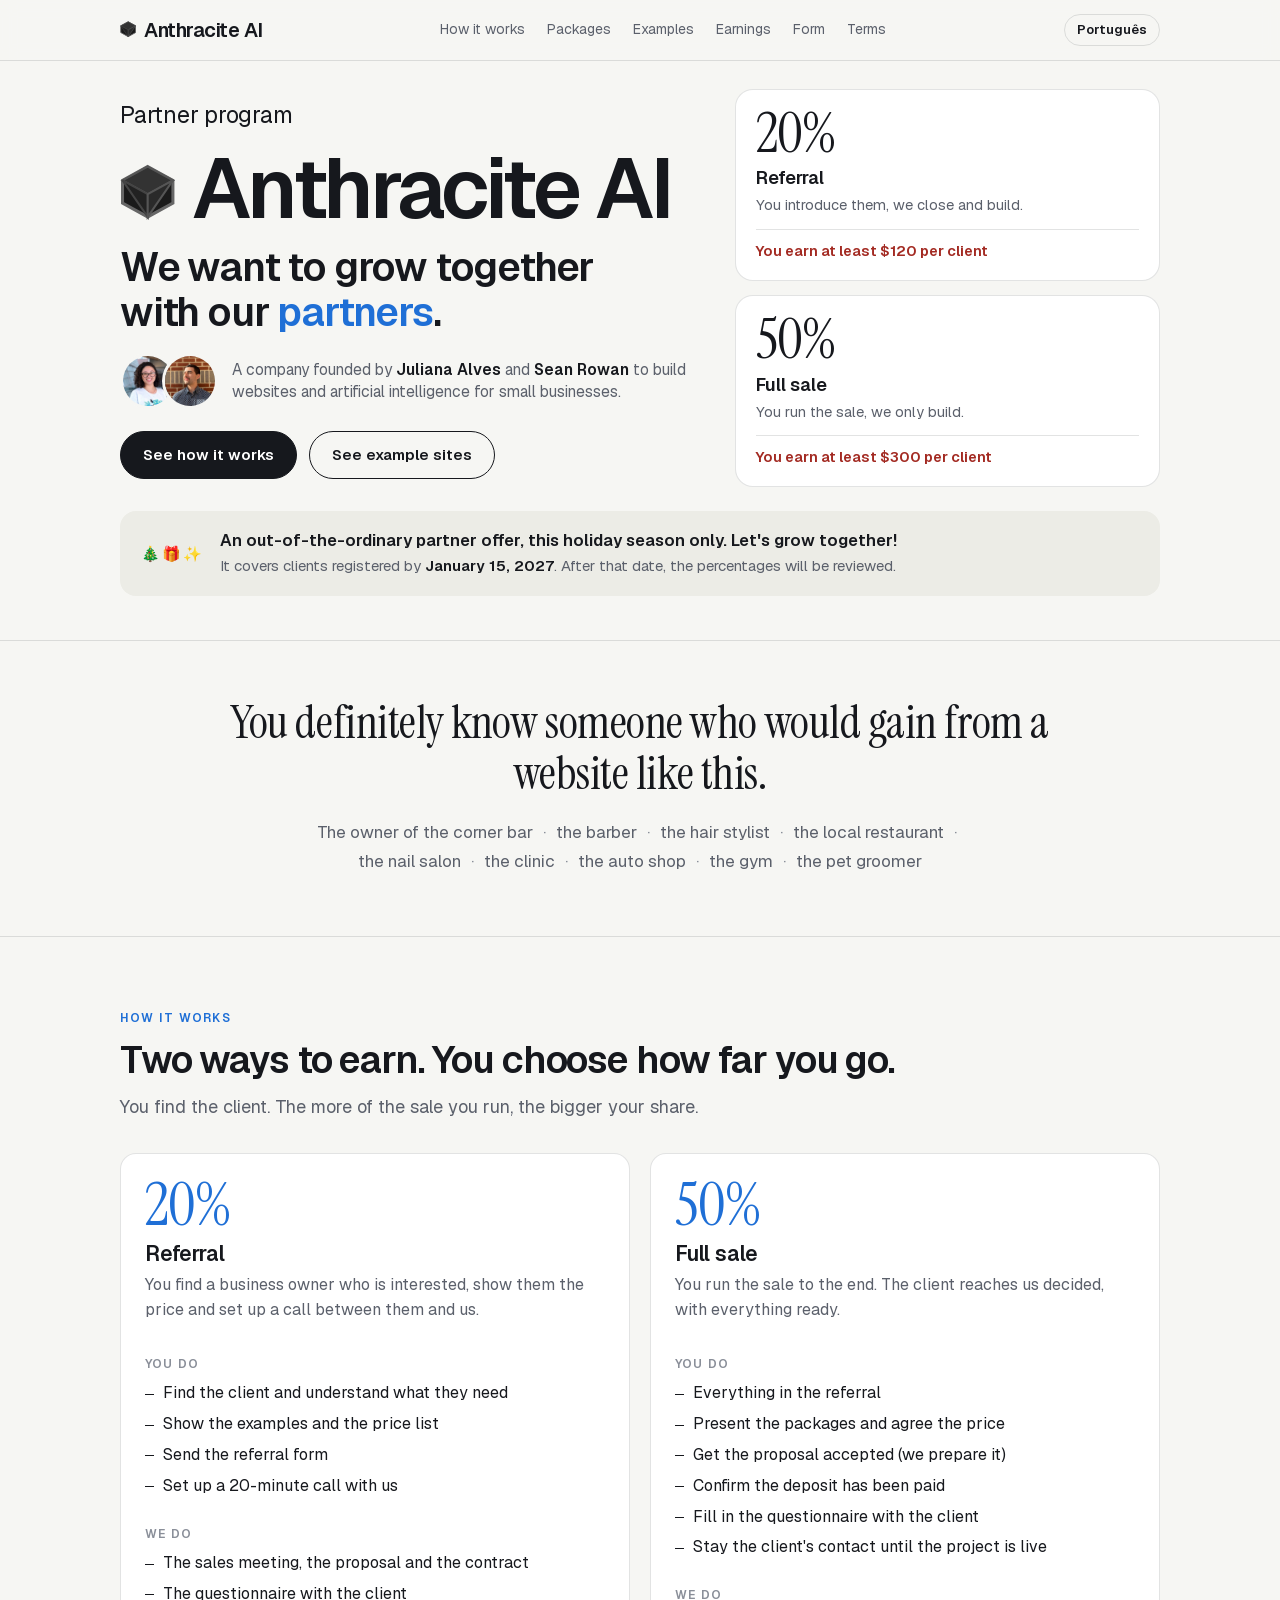
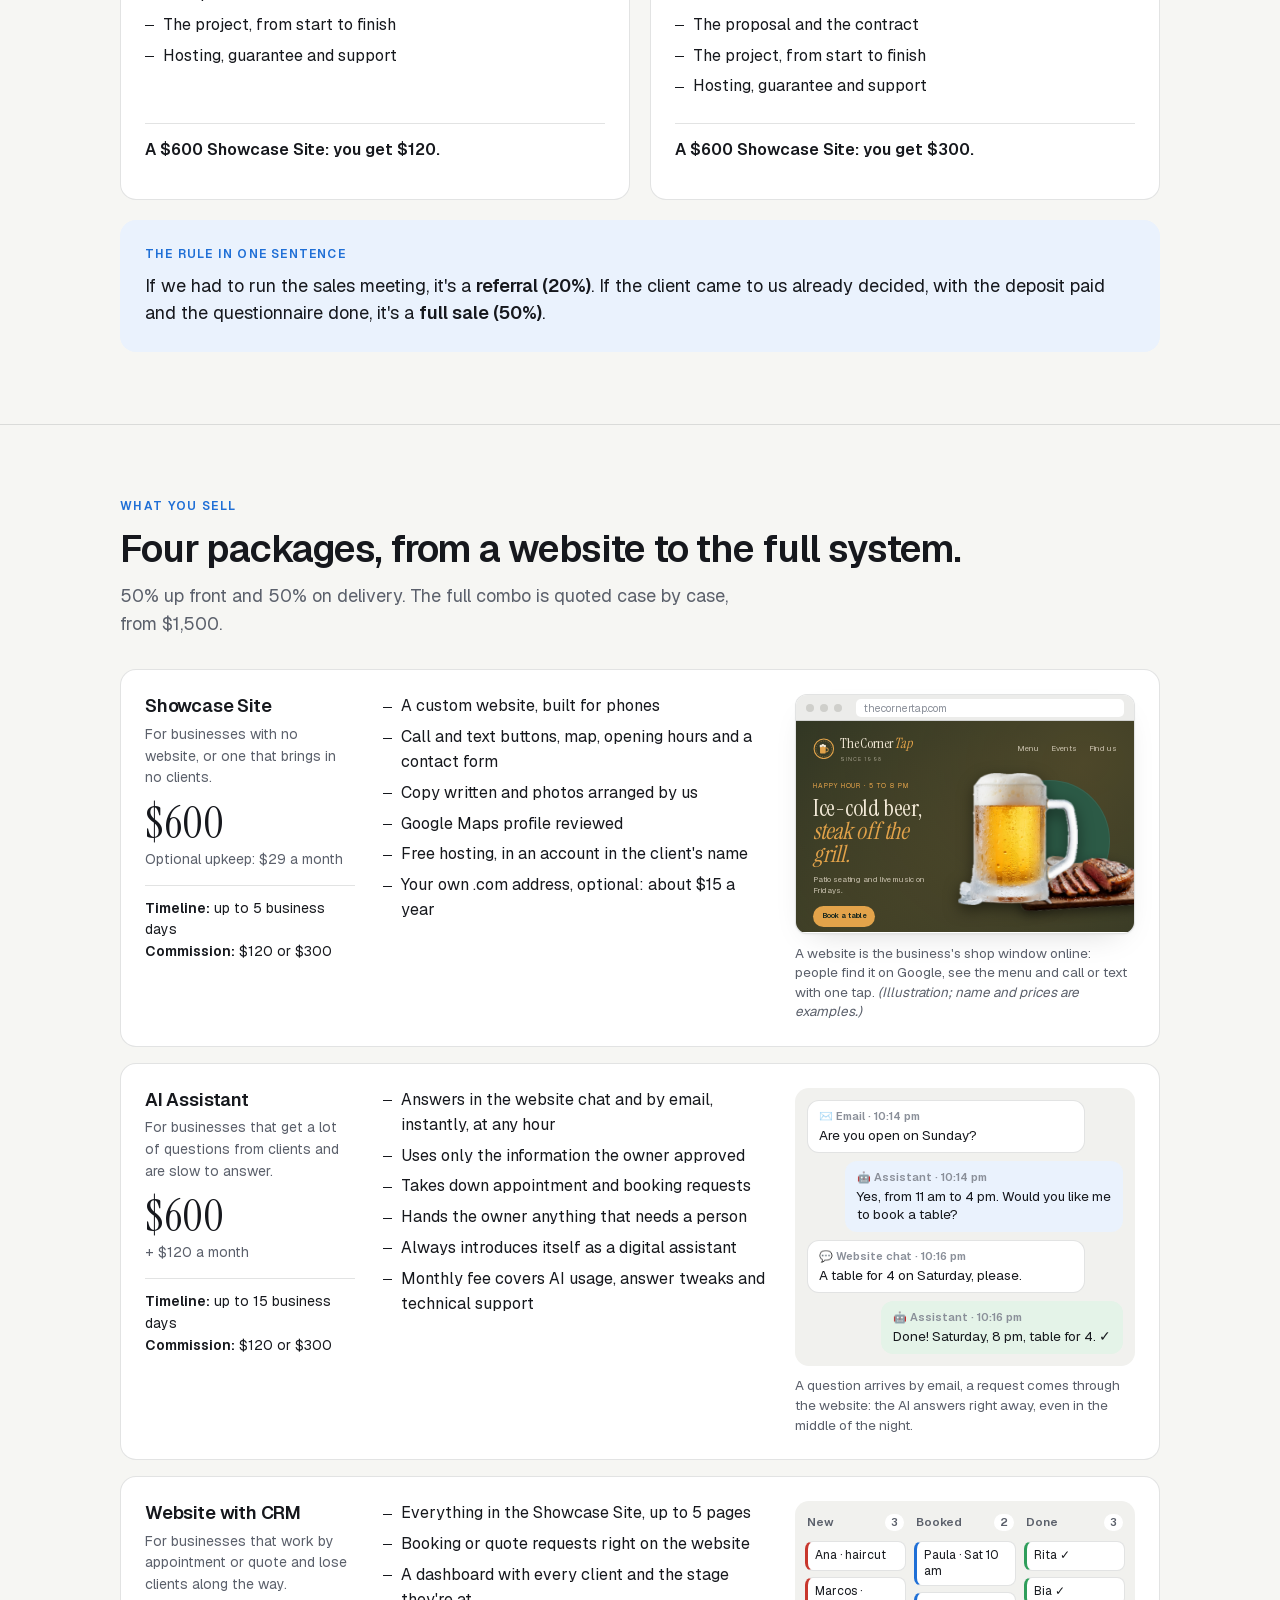
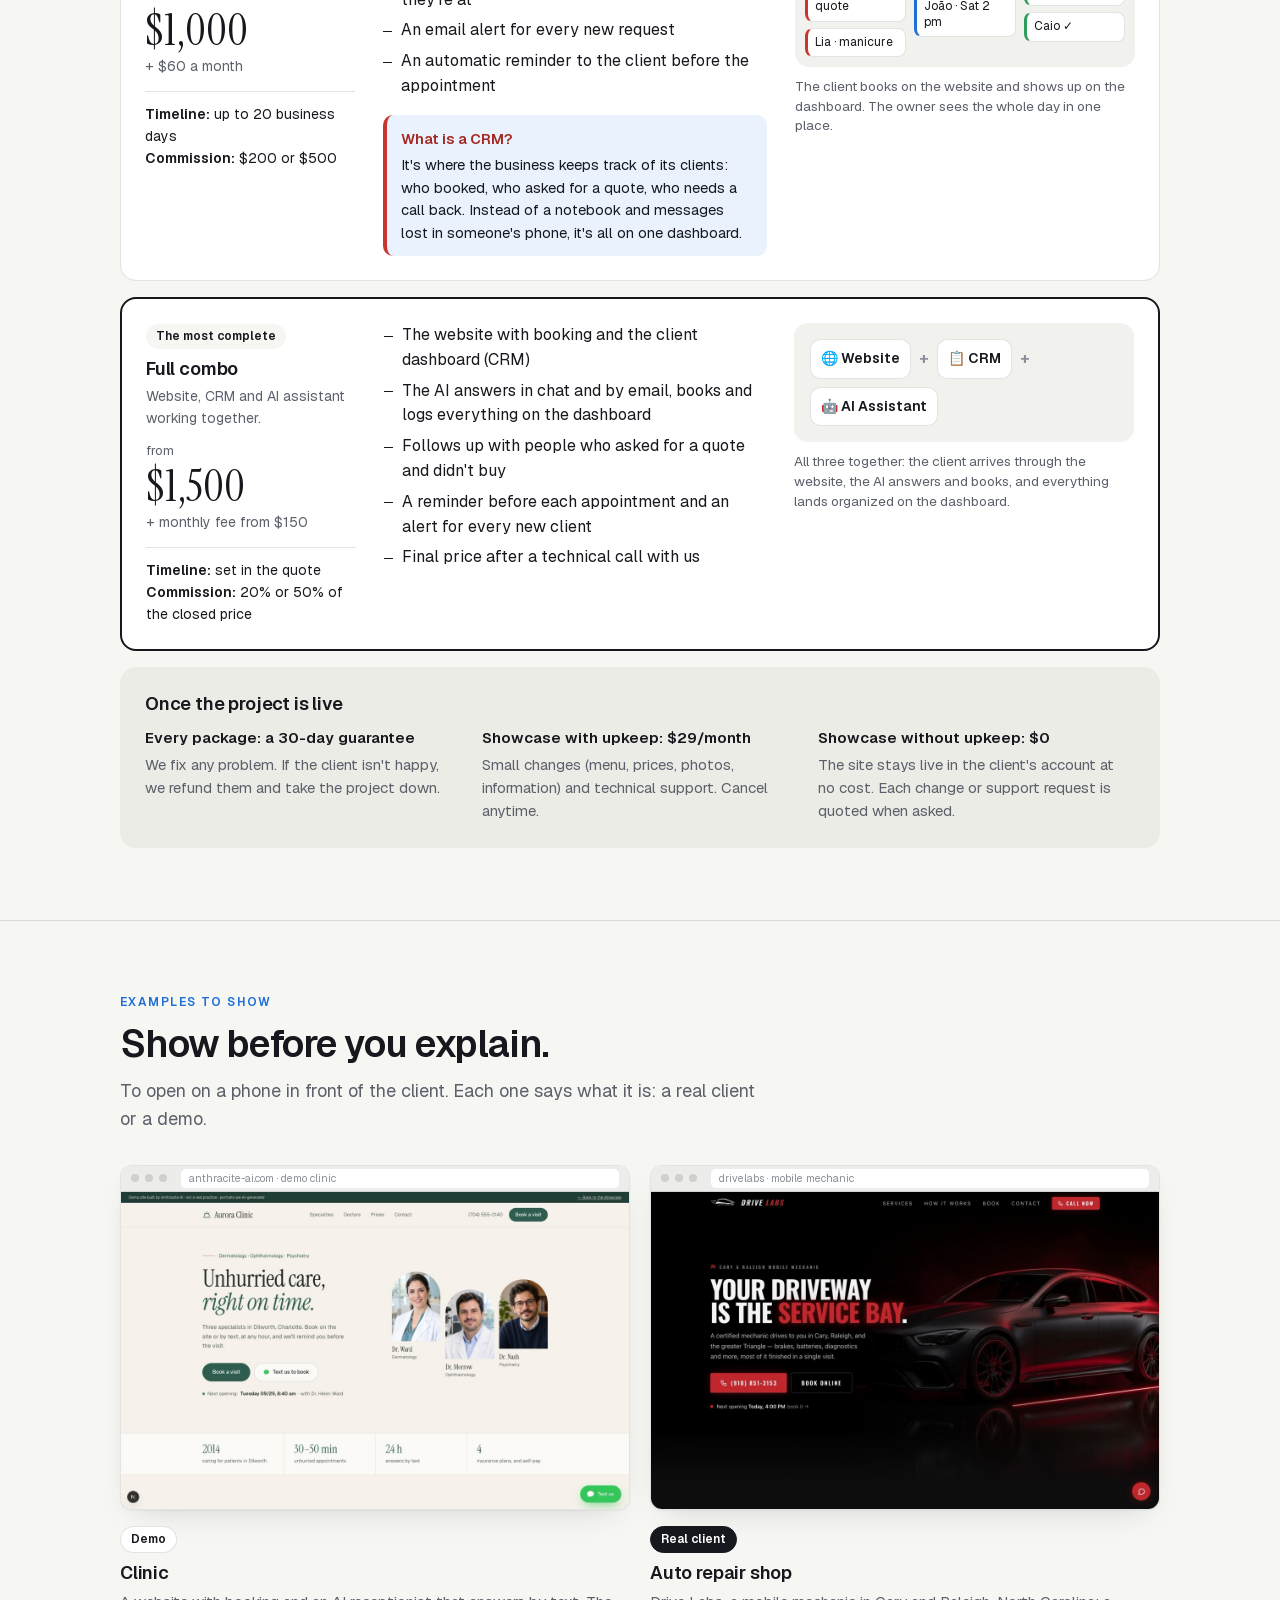
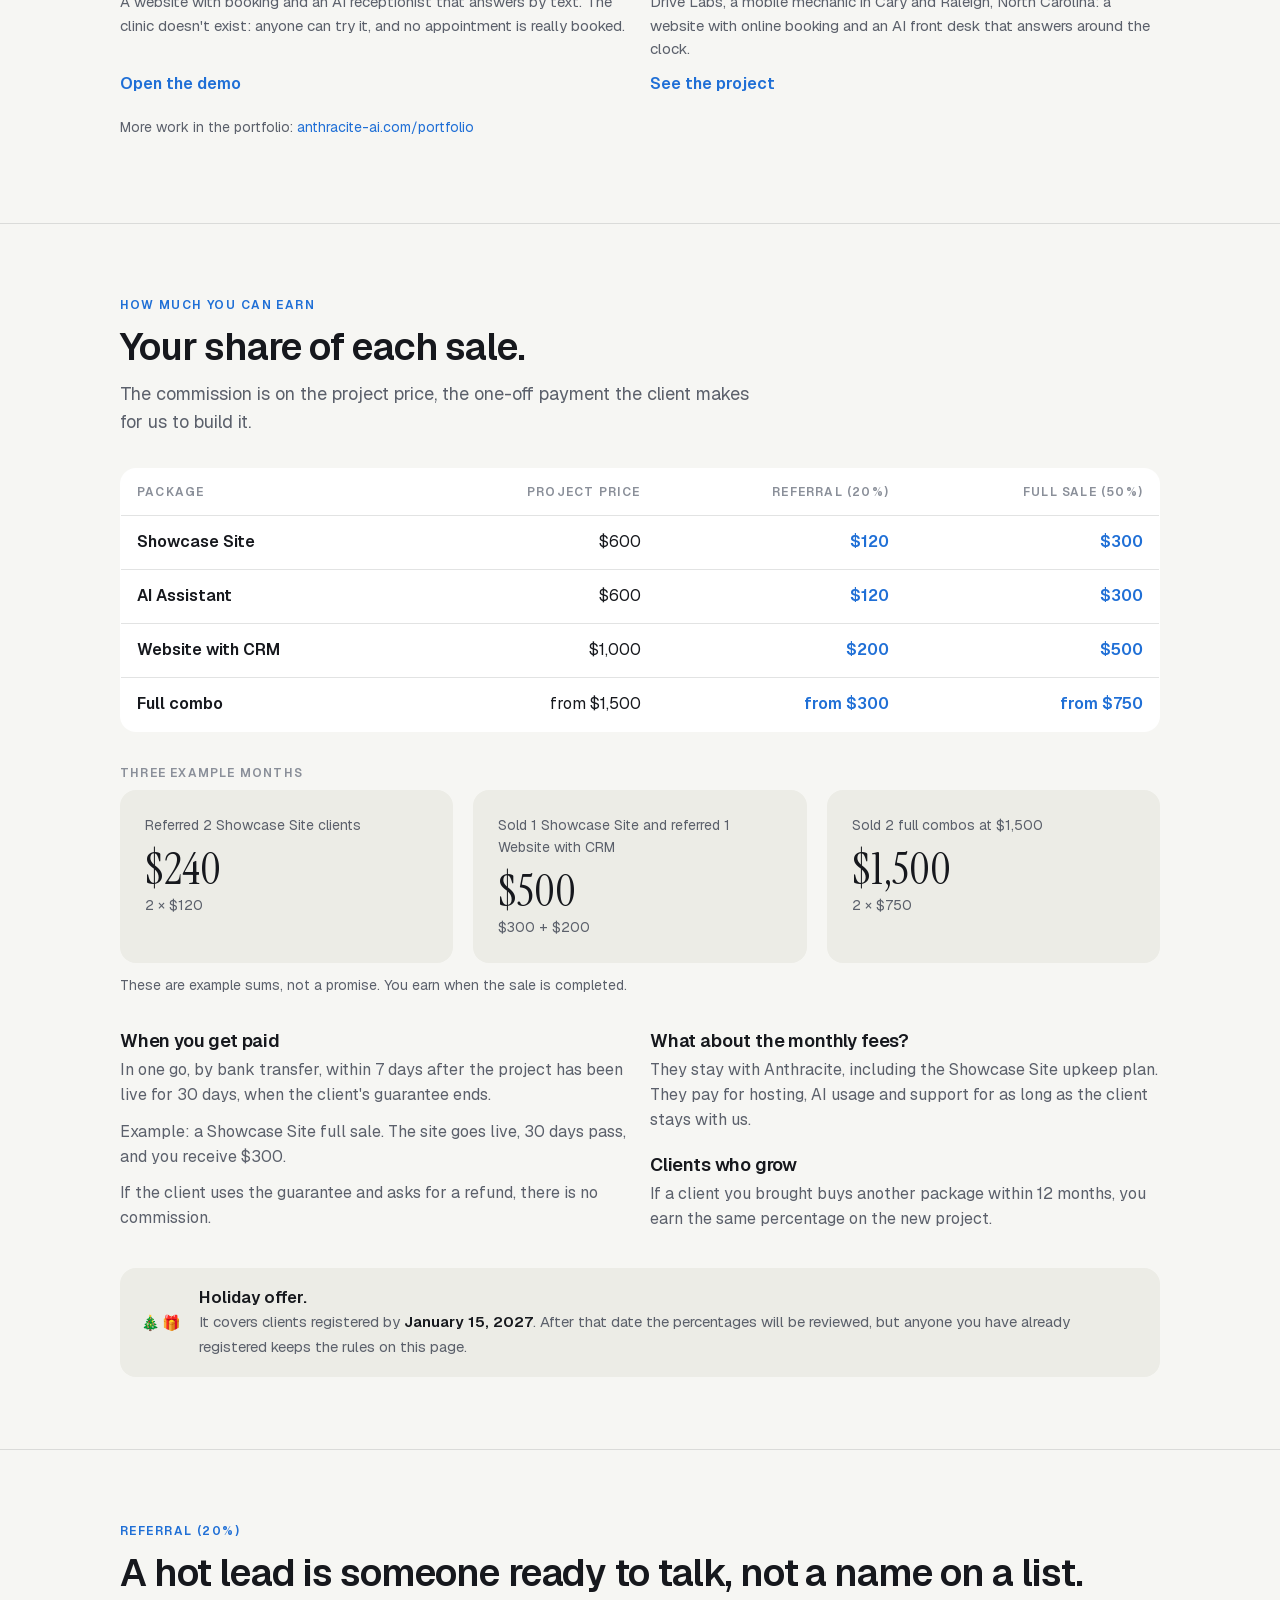
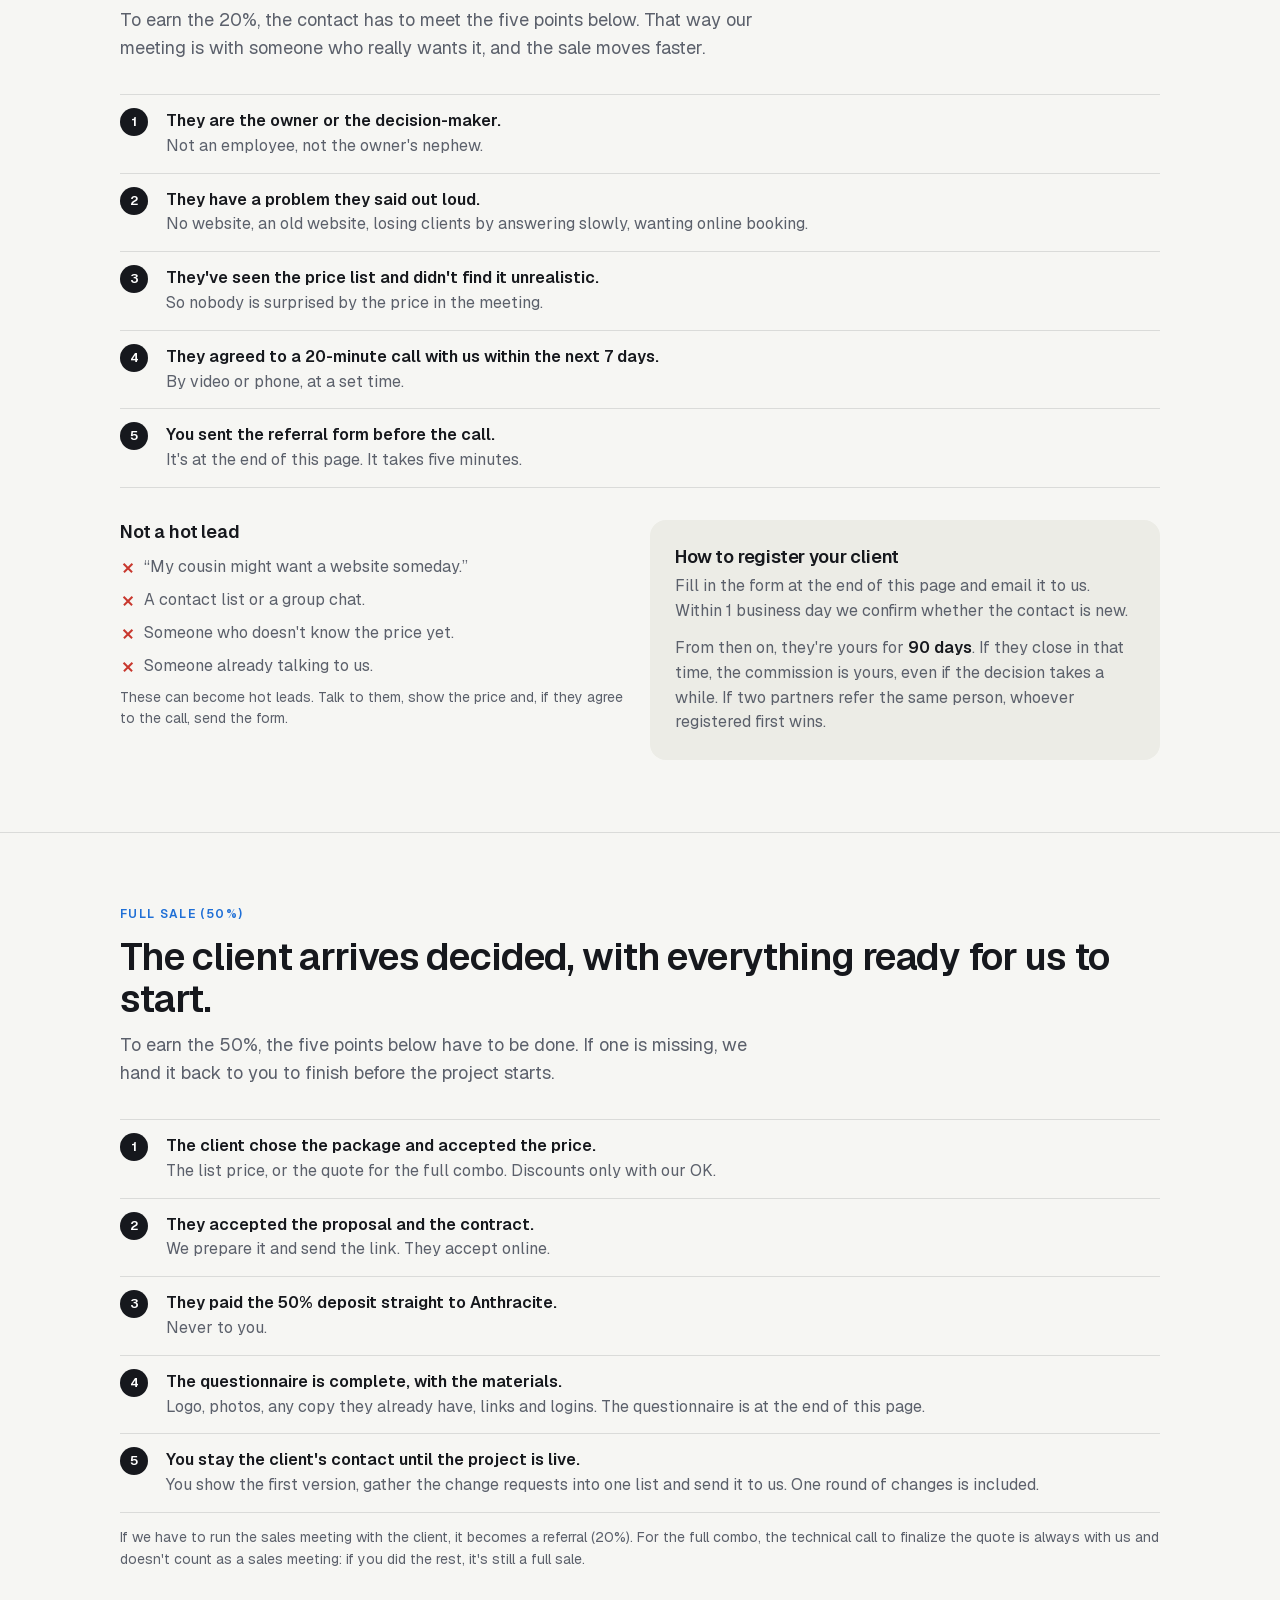
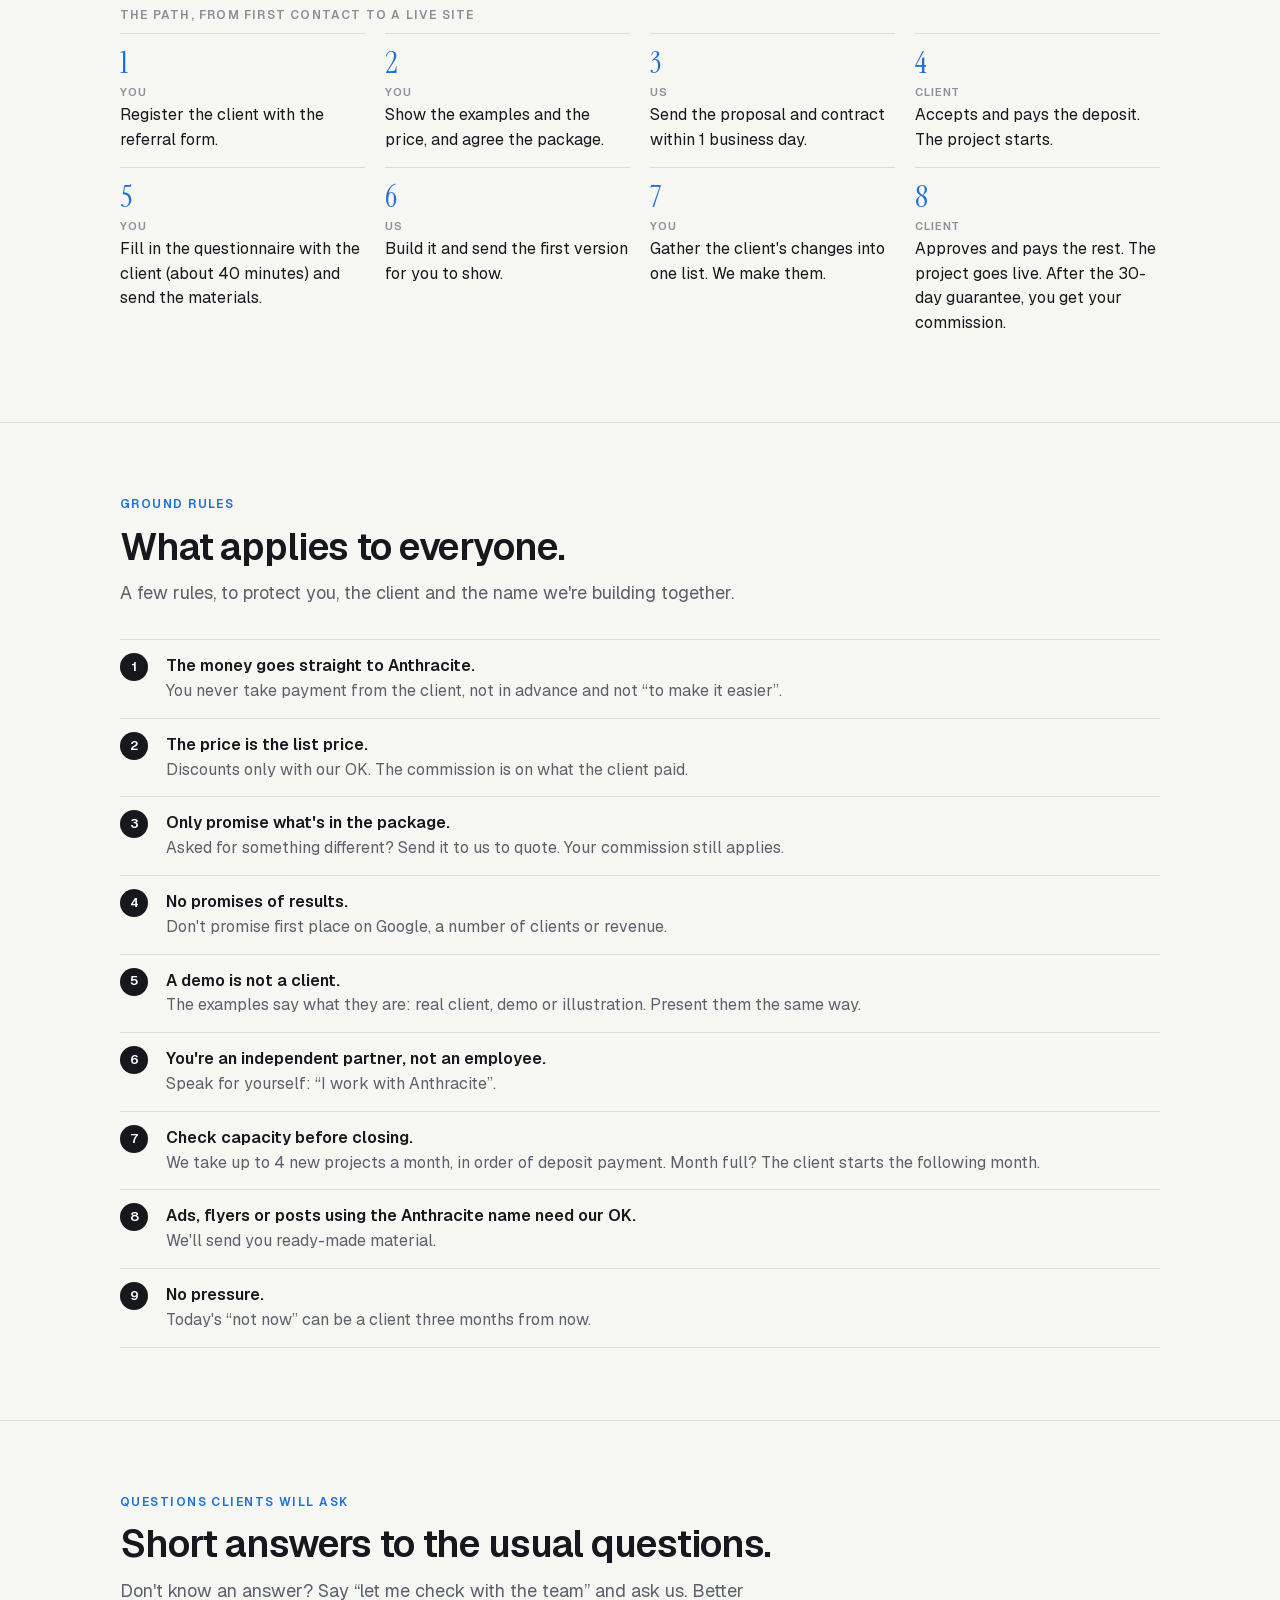
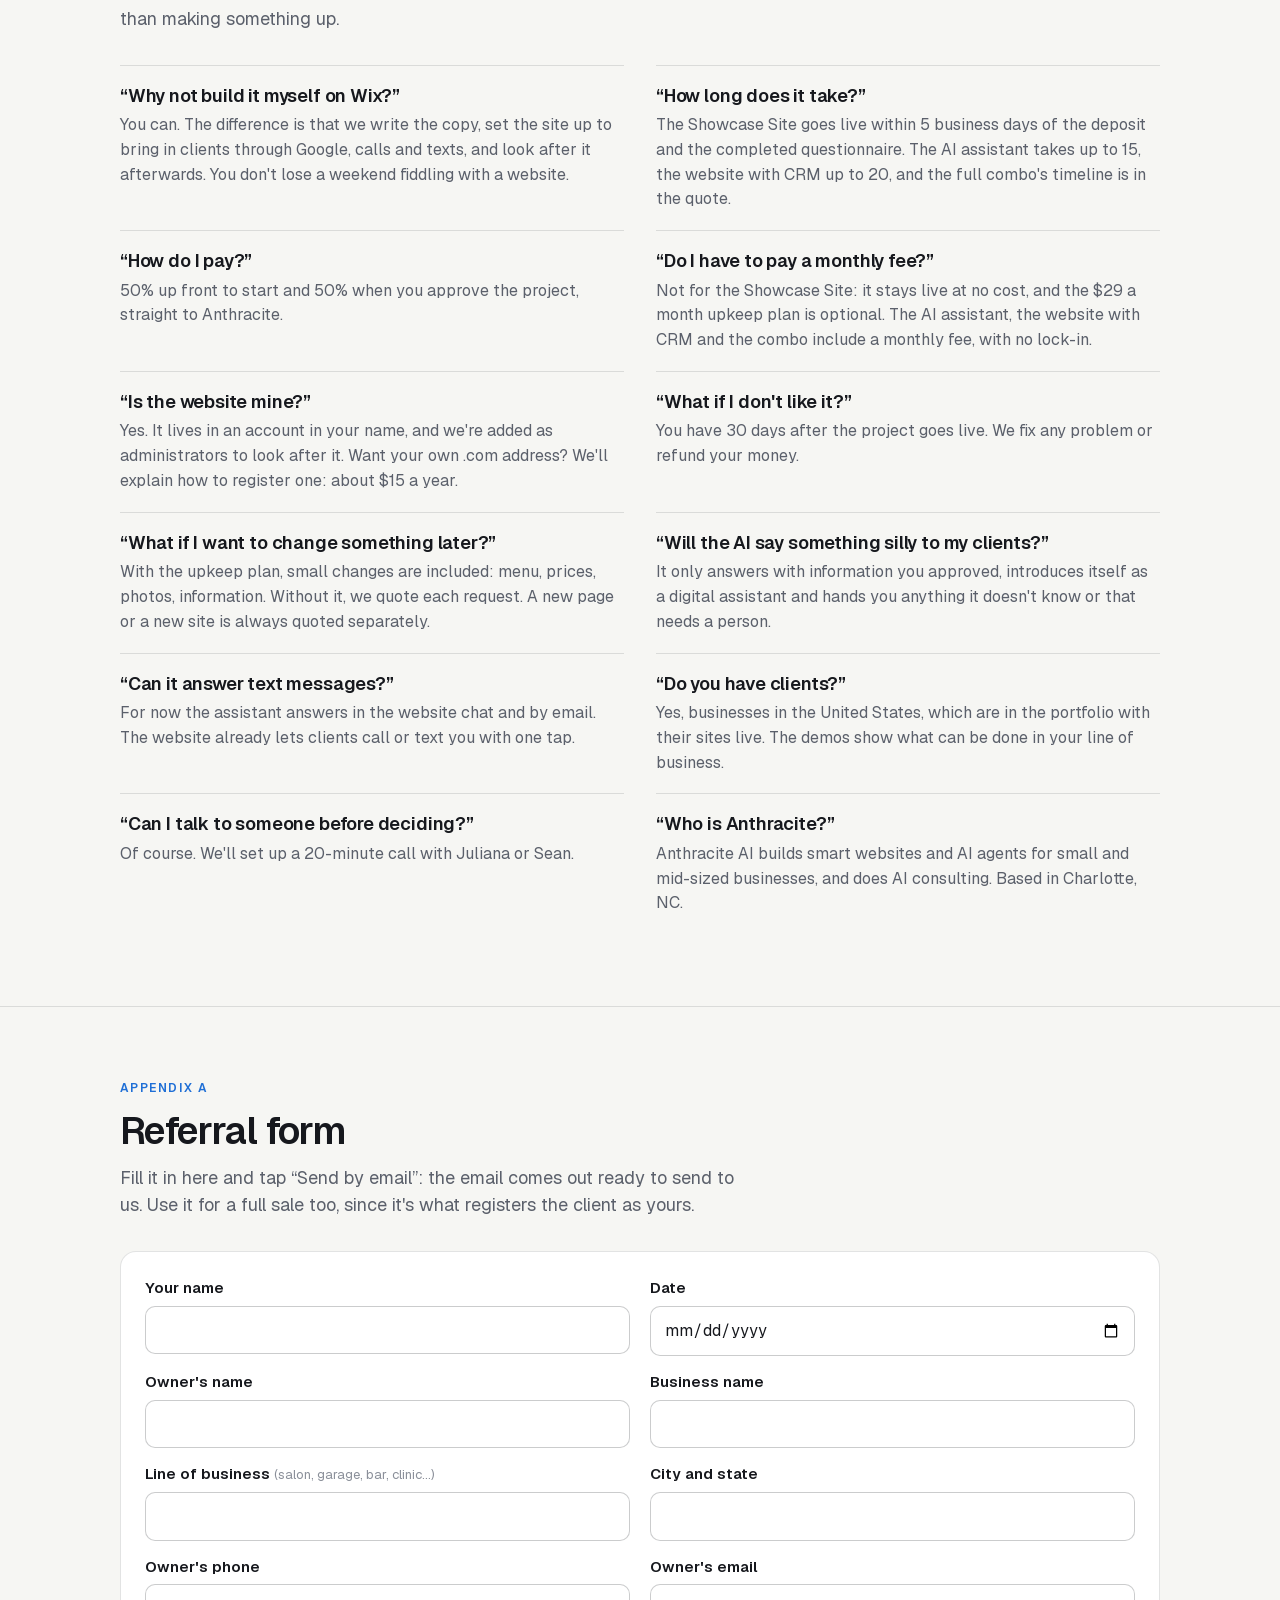
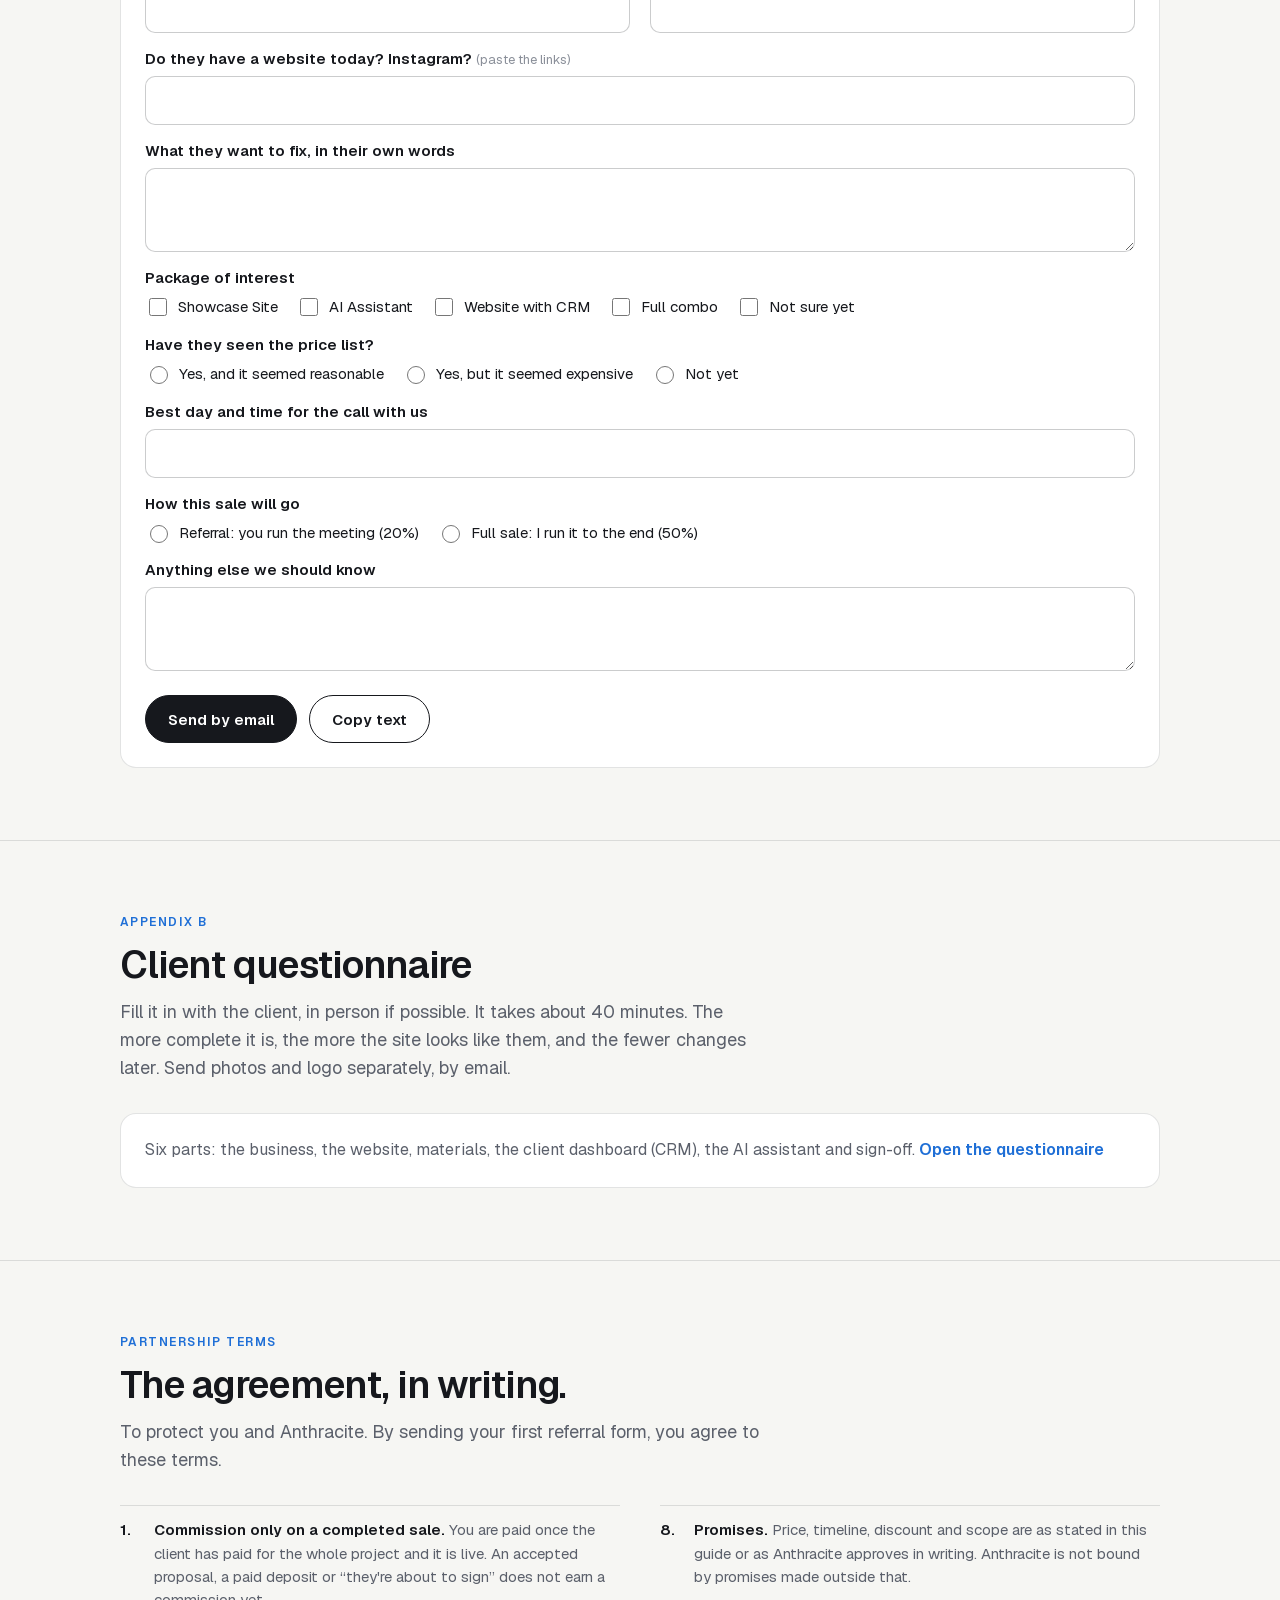
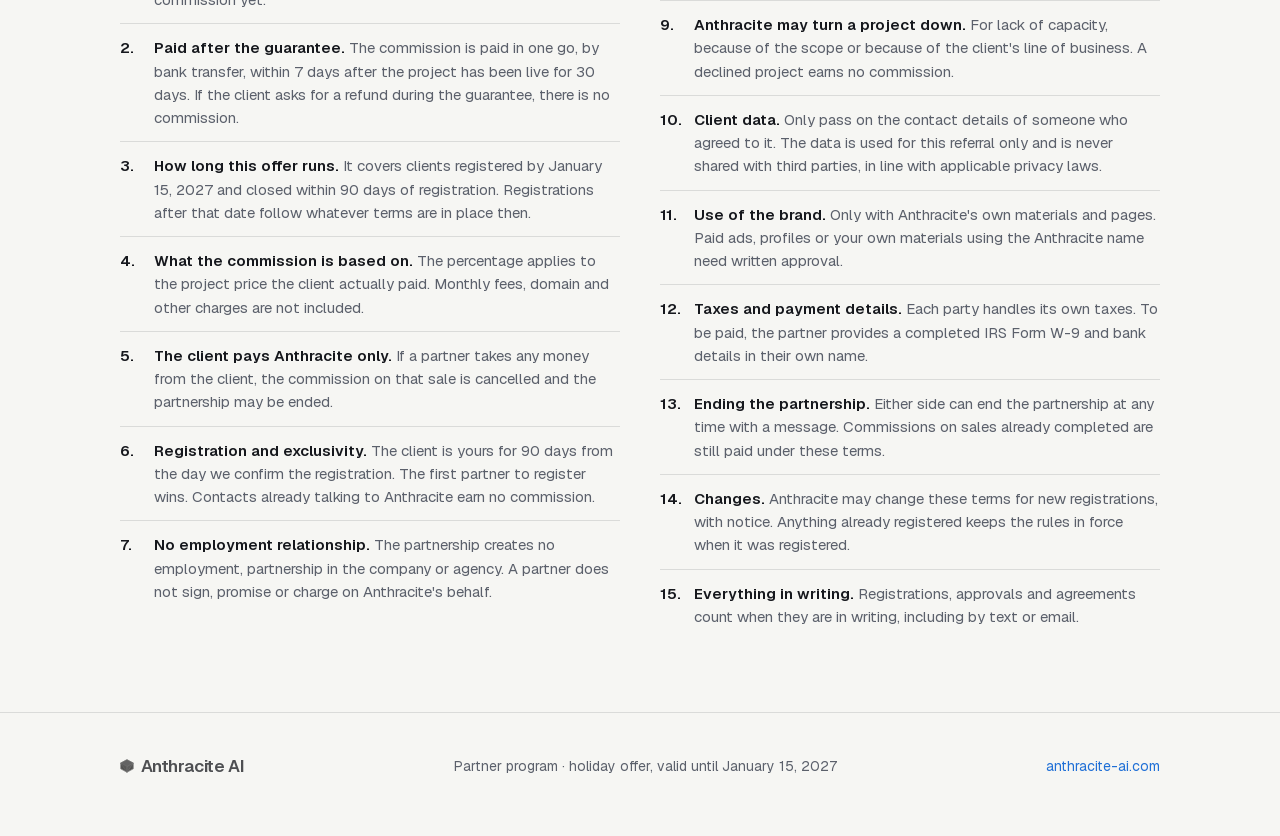
==== commit d38b802b: "Bar de exemplo: caneca congelada e picanha recortadas sobre um círculo verde" ====
--- a/en/index.html
+++ b/en/index.html
@@ -10,7 +10,7 @@
 <meta property="og:description" content="You bring the client, we build. 20% for a referral, 50% for a full sale.">
 <link rel="alternate" hreflang="pt-BR" href="../">
 <link rel="icon" href="data:image/svg+xml,%3Csvg xmlns='http://www.w3.org/2000/svg' viewBox='0 0 22 22'%3E%3Cpolygon points='11,1 21,6.5 21,15.5 11,21 1,15.5 1,6.5' fill='%231a1a1a'/%3E%3Cpolygon points='11,1 21,6.5 11,12 1,6.5' fill='%23333'/%3E%3C/svg%3E">
-<link rel="stylesheet" href="../assets/site.css?v=7">
+<link rel="stylesheet" href="../assets/site.css?v=9">
 </head>
 <body>
 
@@ -183,10 +183,11 @@
                     <div class="bt-p">Patio seating and live music on Fridays.</div>
                     <div class="bt-btns"><span class="bt-btn">Book a table</span></div>
                   </div>
-                  <div class="bt-photos">
-                    <img class="bt-food" src="../assets/bar-picanha.jpg" alt="">
-                    <img class="bt-beer" src="../assets/bar-beer.jpg" alt="">
-                  </div>
+                </div>
+                <div class="bt-photos">
+                  <span class="bt-circle"></span>
+                  <img class="bt-meat" src="../assets/bar-picanha.png" alt="">
+                  <img class="bt-beer" src="../assets/bar-caneca.png" alt="">
                 </div>
               </div>
             </div>
--- a/assets/site.css
+++ b/assets/site.css
@@ -200,7 +200,7 @@
 .bt-brand { display: flex; align-items: center; gap: 1.6cqw; }
 .bt-mark { width: 6.4cqw; height: 6.4cqw; flex-shrink: 0; }
 .bt-logo small { display: block; font-family: "Geist", sans-serif; font-size: 1.6cqw; letter-spacing: .2em; text-transform: uppercase; color: rgba(243,234,216,.55); margin-top: .4cqw; }
-.bt-body { display: grid; grid-template-columns: 1fr 1.1fr; gap: 3.5cqw; padding: 1.5cqw 5cqw 0; align-items: center; }
+.bt-body { padding: 1.5cqw 5cqw 0; max-width: 50cqw; }
 .bt-kicker { font-size: 2cqw; letter-spacing: .14em; text-transform: uppercase; color: #e3a34a; margin-bottom: 1.6cqw; }
 .bt-h { font-family: "Instrument Serif", Georgia, serif; font-size: 7cqw; line-height: .98; letter-spacing: -.01em; }
 .bt-h em { color: #e3a34a; }
@@ -208,10 +208,11 @@
 .bt-btns { display: flex; gap: 1.6cqw; flex-wrap: wrap; }
 .bt-btn { font-size: 2.1cqw; font-weight: 600; padding: 1.5cqw 2.6cqw; border-radius: 99px; background: #e3a34a; color: #13241d; white-space: nowrap; }
 .bt-btn.o { background: transparent; color: #f3ead8; border: 1px solid rgba(243,234,216,.4); }
-.bt-photos { position: relative; height: 40cqw; }
-.boteco .bt-photos img { position: absolute; display: block; object-fit: cover; border-radius: 2cqw; box-shadow: 0 2cqw 5cqw -1.5cqw rgba(0,0,0,.6); }
-.boteco .bt-photos .bt-beer { left: 0; top: 0; width: 60%; height: 100%; object-position: 32% 50%; }
-.boteco .bt-photos .bt-food { right: 0; bottom: 0; width: 44%; height: 62%; object-position: 42% 50%; border: .7cqw solid #13241d; z-index: 1; }
+.boteco > .bt-photos { position: absolute; right: 2cqw; bottom: 0; width: 52cqw; height: 54cqw; }
+.boteco .bt-circle { position: absolute; left: 11cqw; bottom: 9cqw; width: 36cqw; height: 36cqw; border-radius: 50%; background: #2c5a46; box-shadow: inset 0 0 0 1px rgba(255,255,255,.06); }
+.boteco .bt-photos img.bt-beer, .boteco .bt-photos img.bt-meat { position: absolute; display: block; max-width: none; border-radius: 0; box-shadow: none; object-fit: contain; }
+.boteco .bt-photos img.bt-meat { width: 40cqw; height: auto; right: -5cqw; bottom: 5cqw; transform: scaleX(-1) rotate(-5deg); z-index: 2; filter: drop-shadow(0 1.2cqw 1.8cqw rgba(0,0,0,.5)); }
+.boteco .bt-photos img.bt-beer { height: 39cqw; width: auto; left: 2cqw; bottom: 8cqw; z-index: 3; filter: drop-shadow(0 1.6cqw 2.2cqw rgba(0,0,0,.5)); }
 
 /* money table */
 .table-wrap { overflow-x: auto; -webkit-overflow-scrolling: touch; }
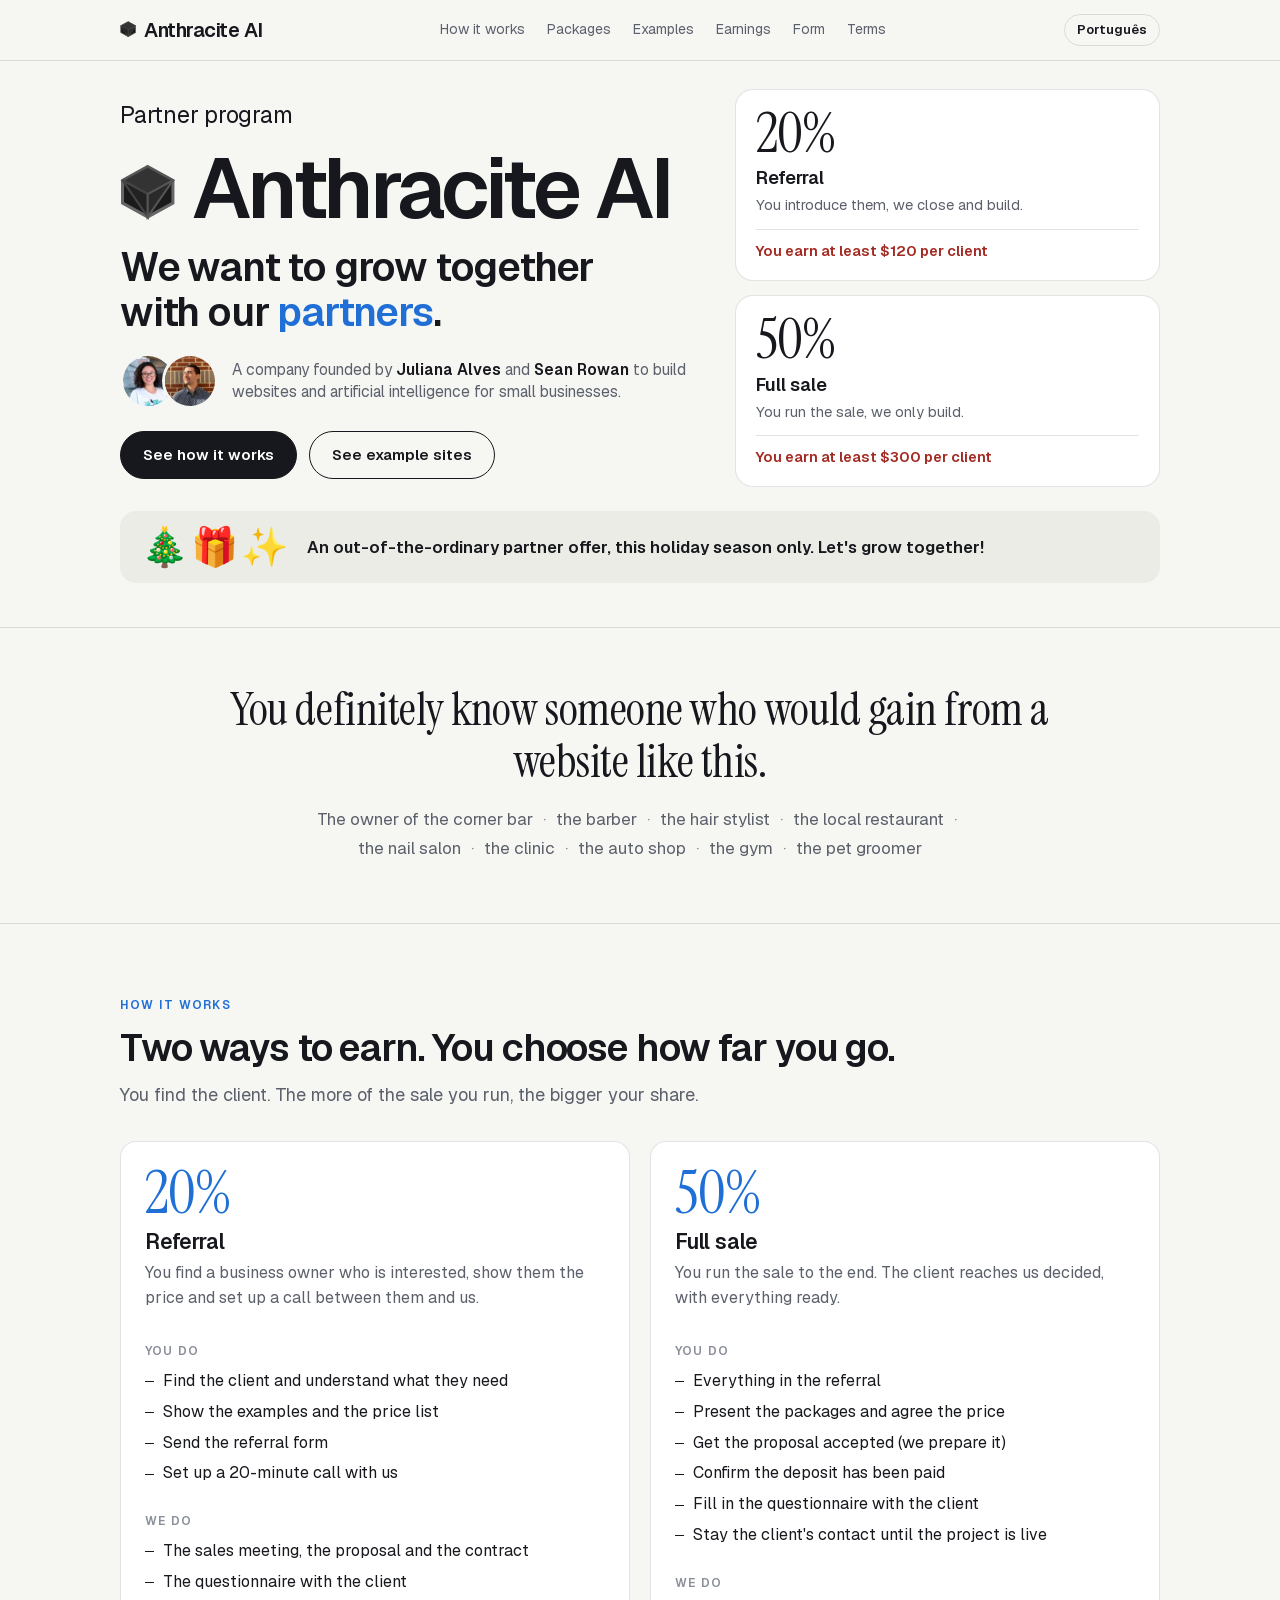
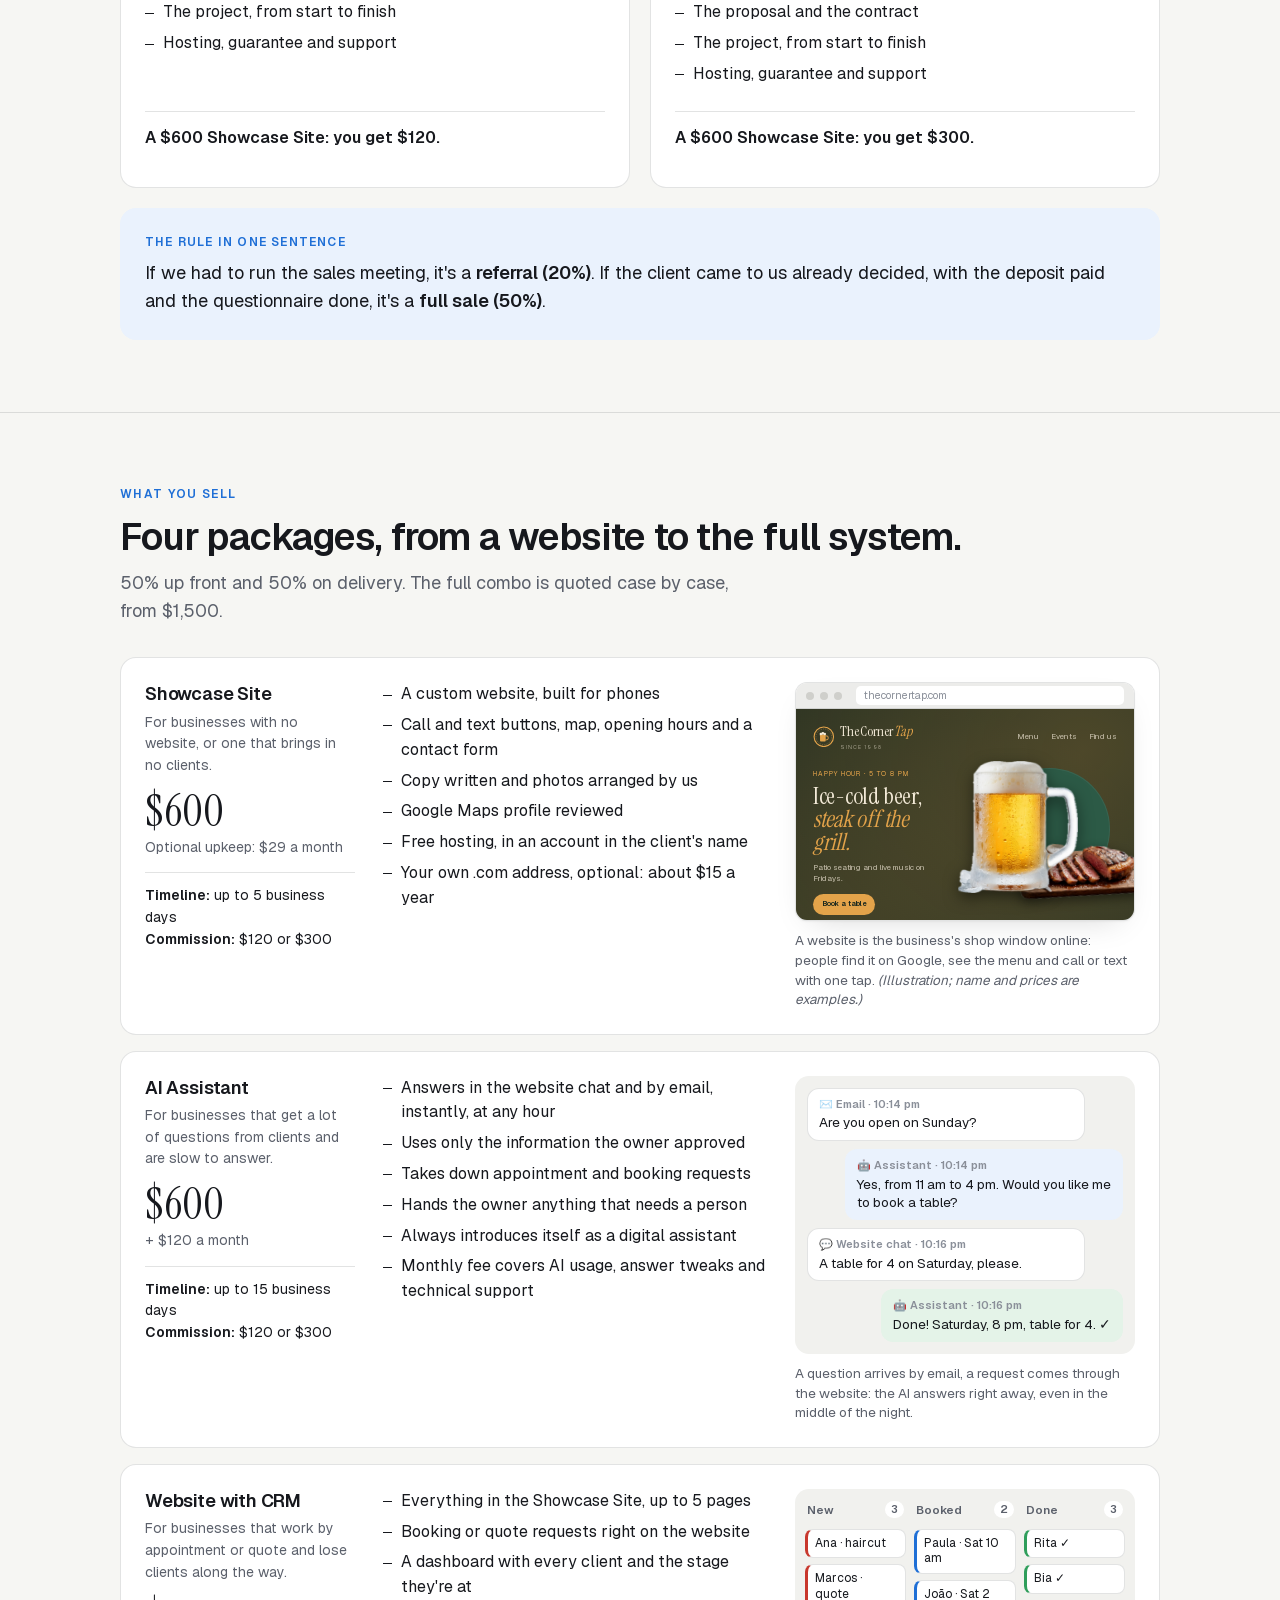
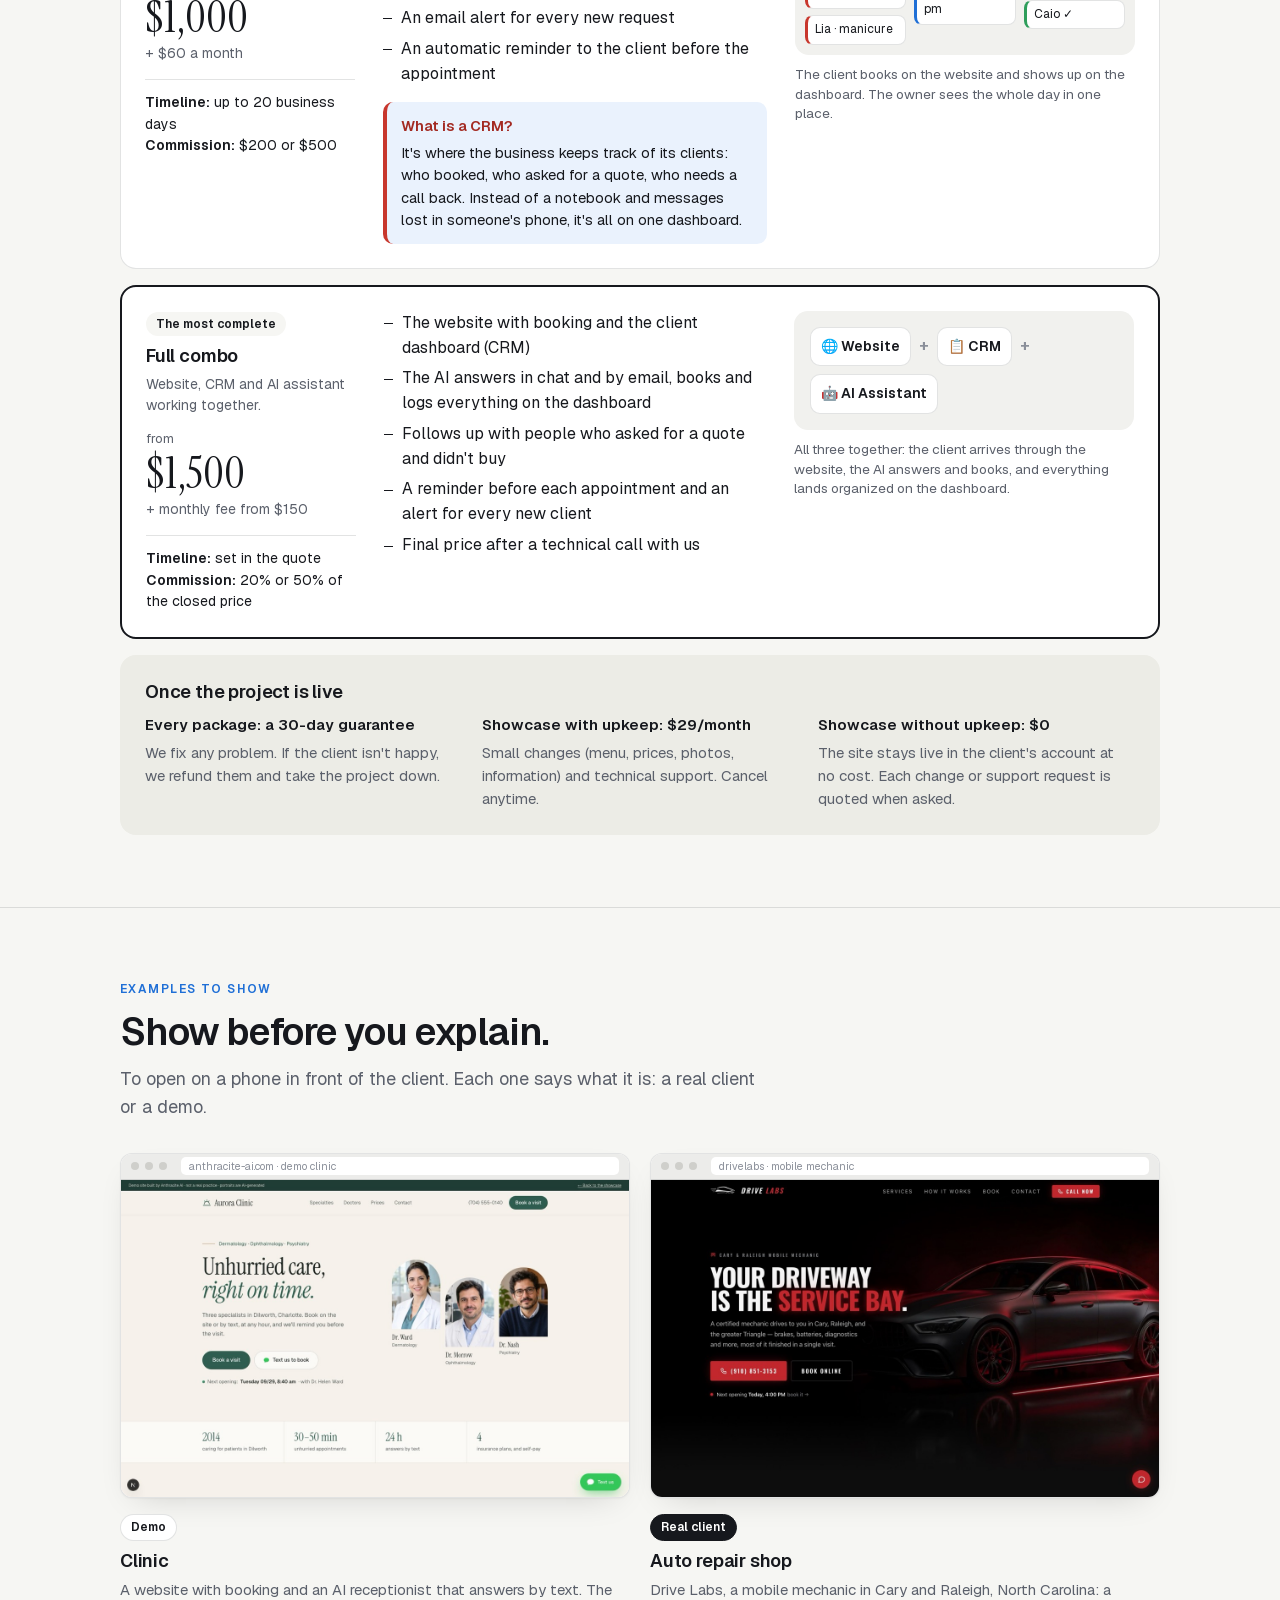
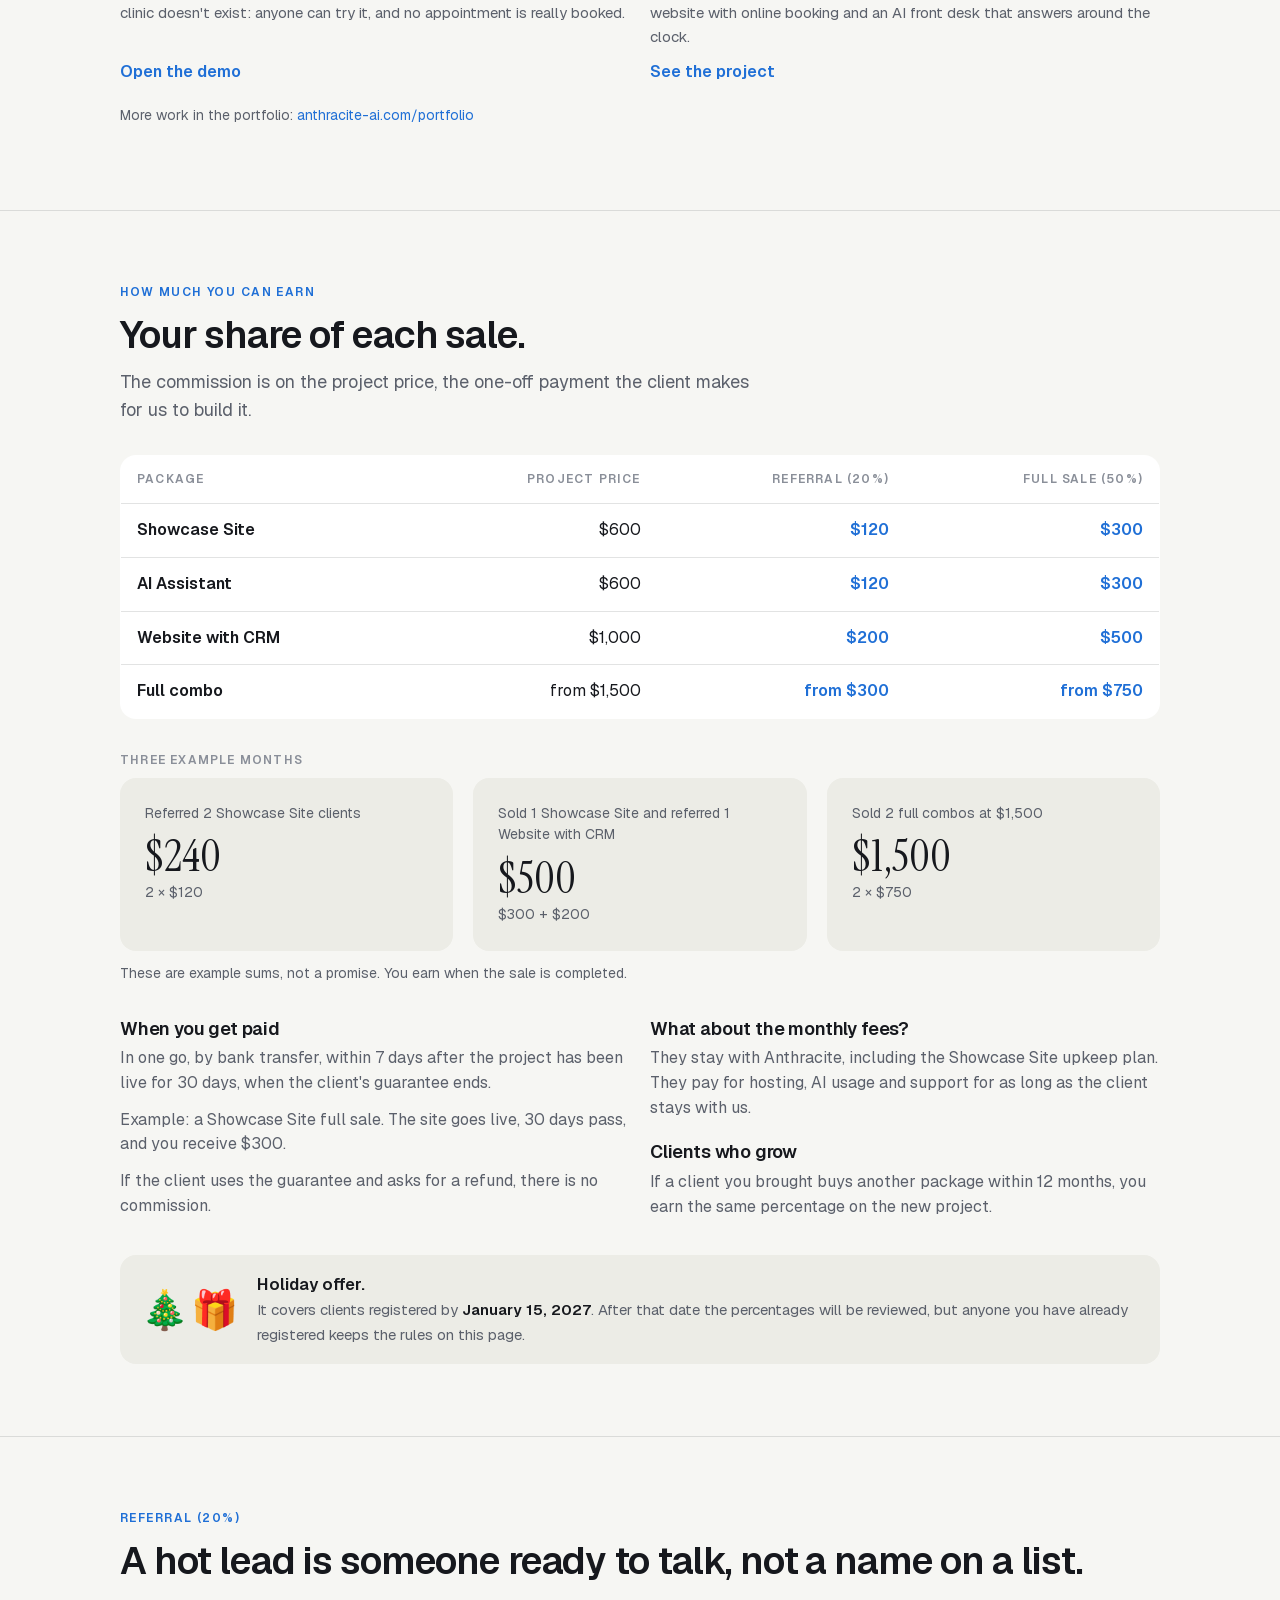
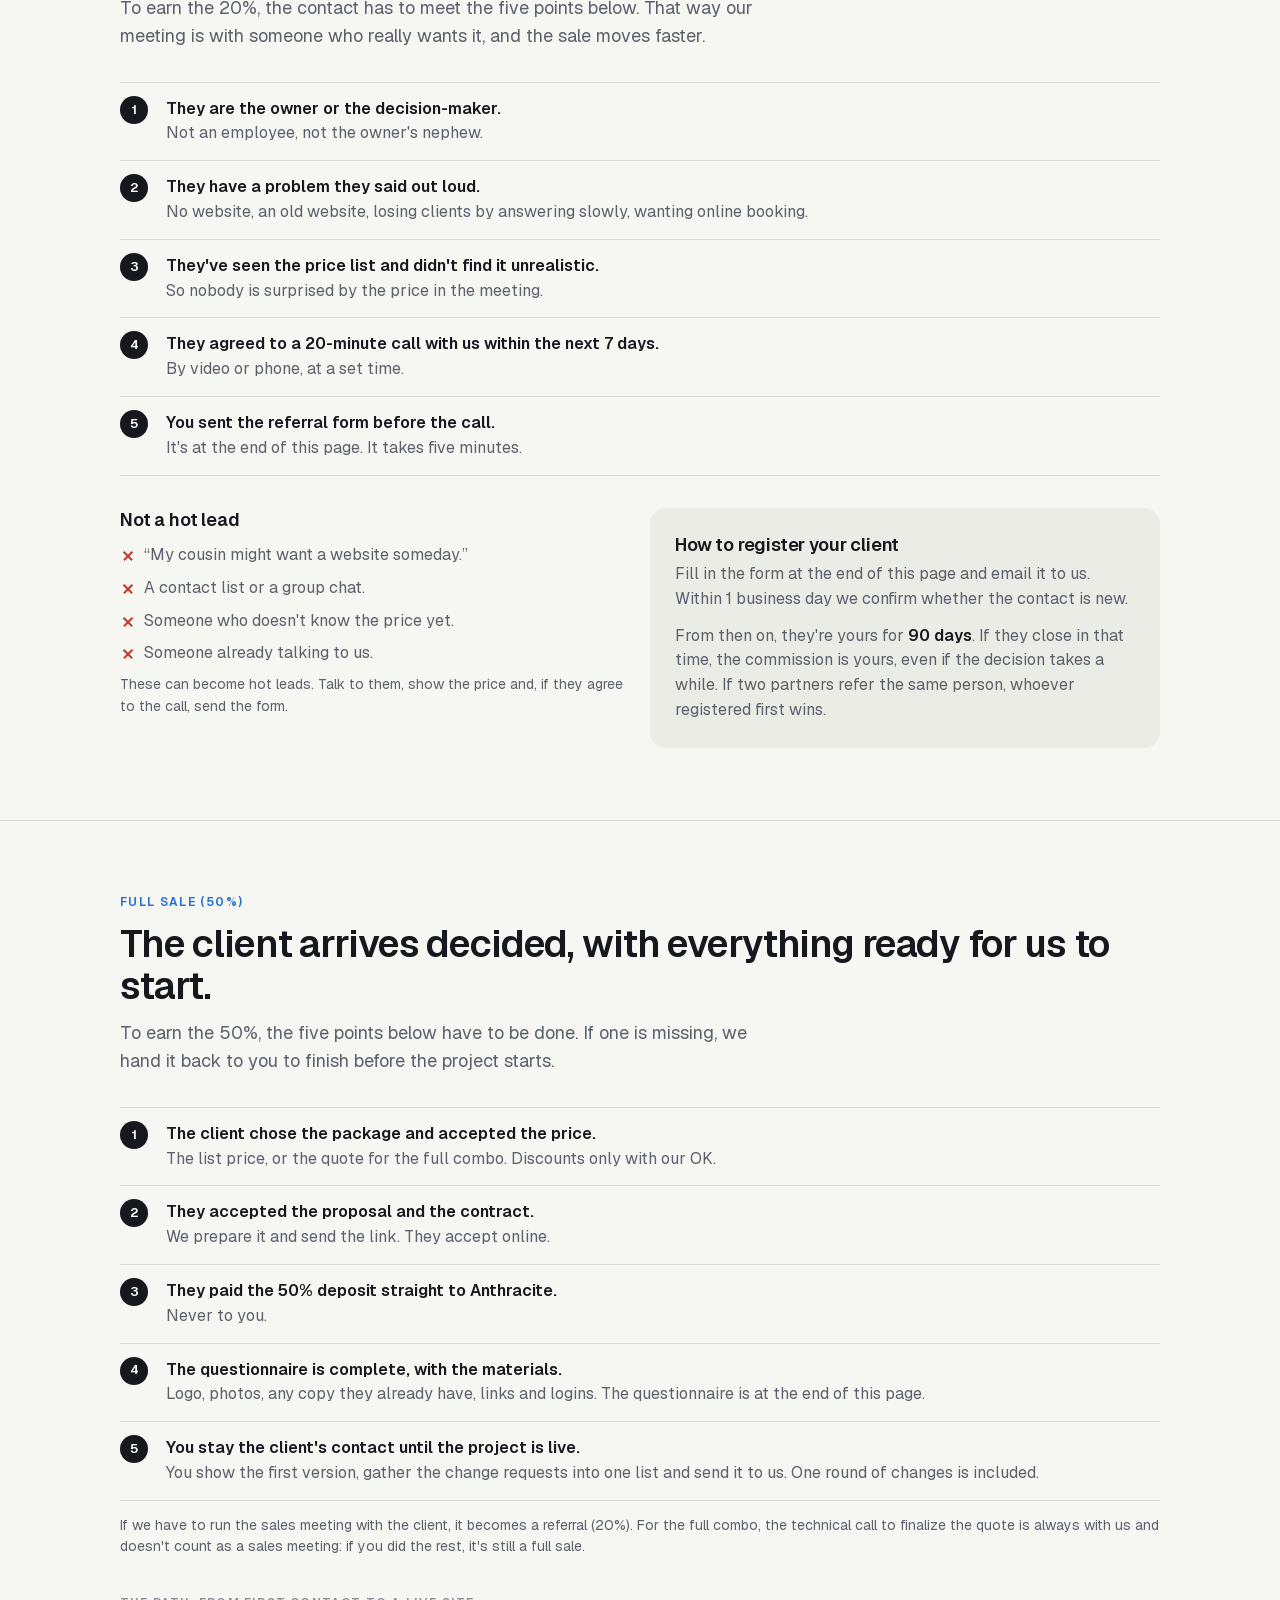
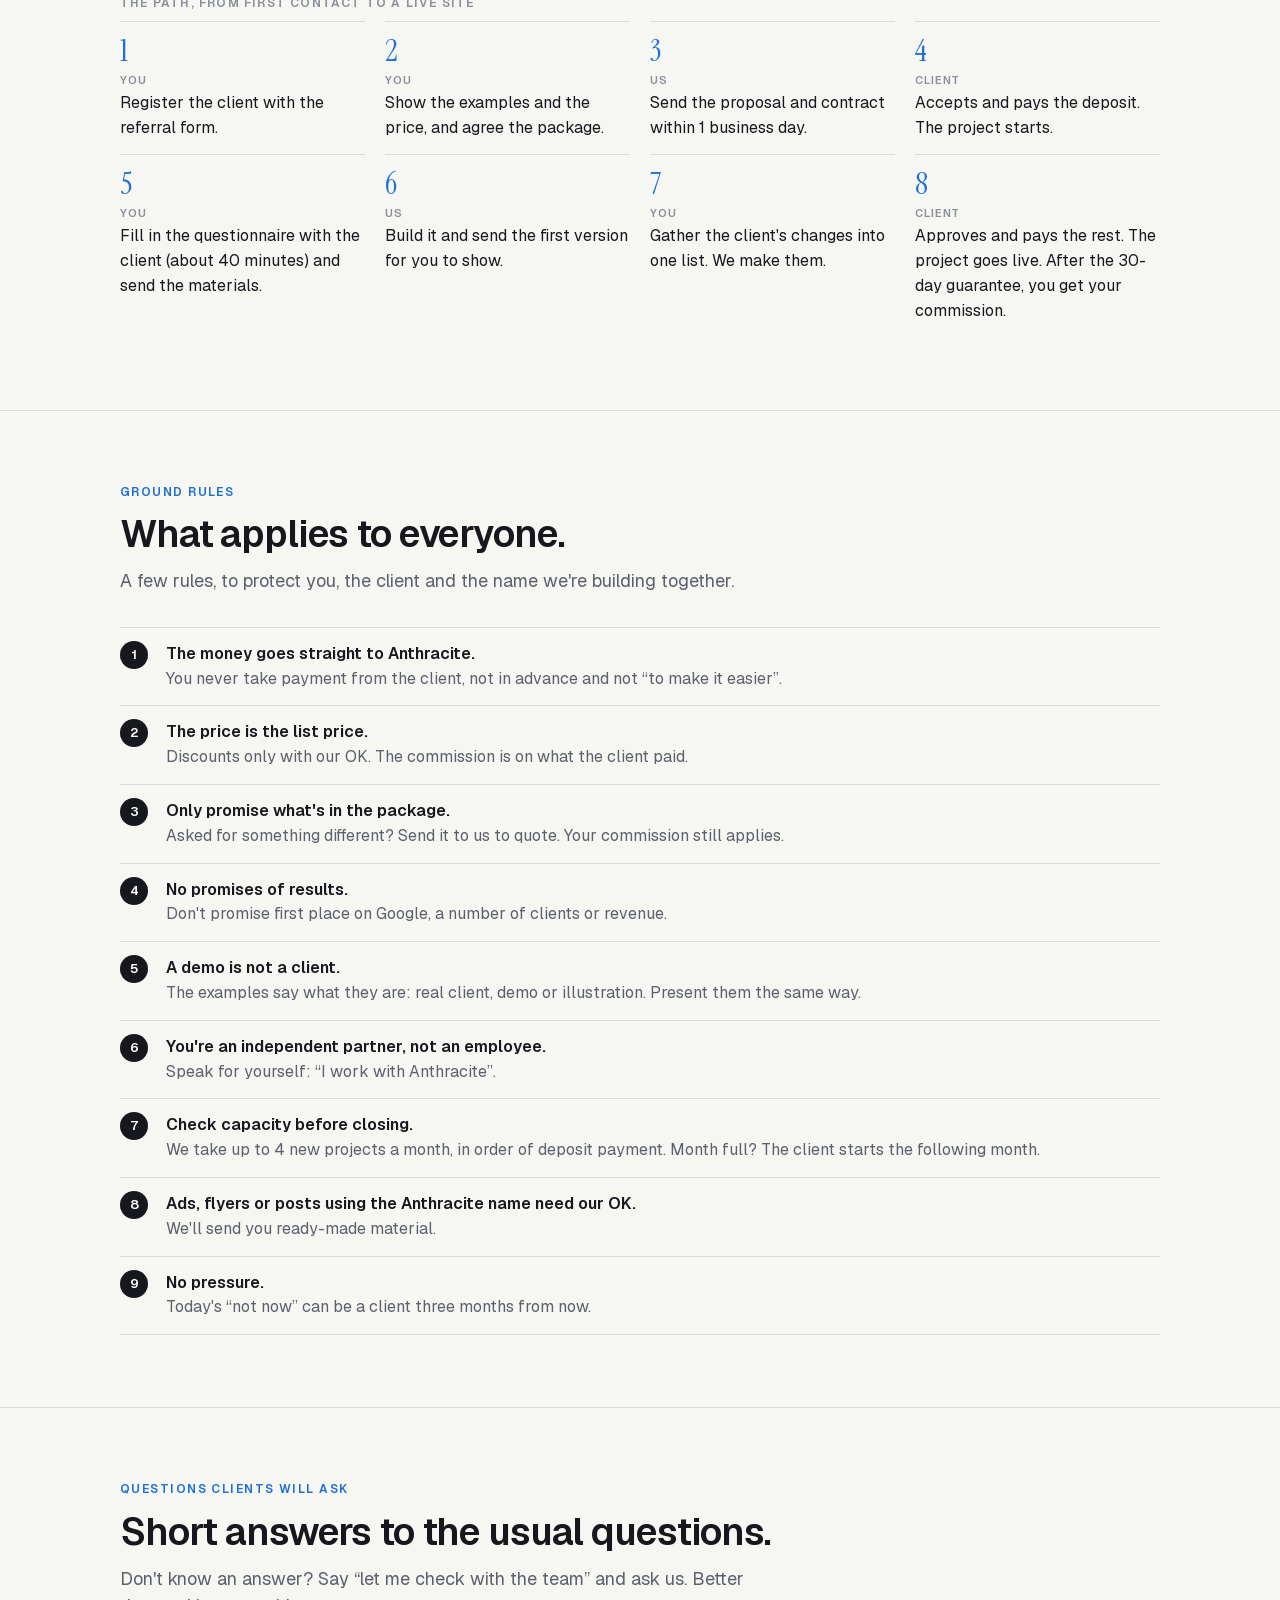
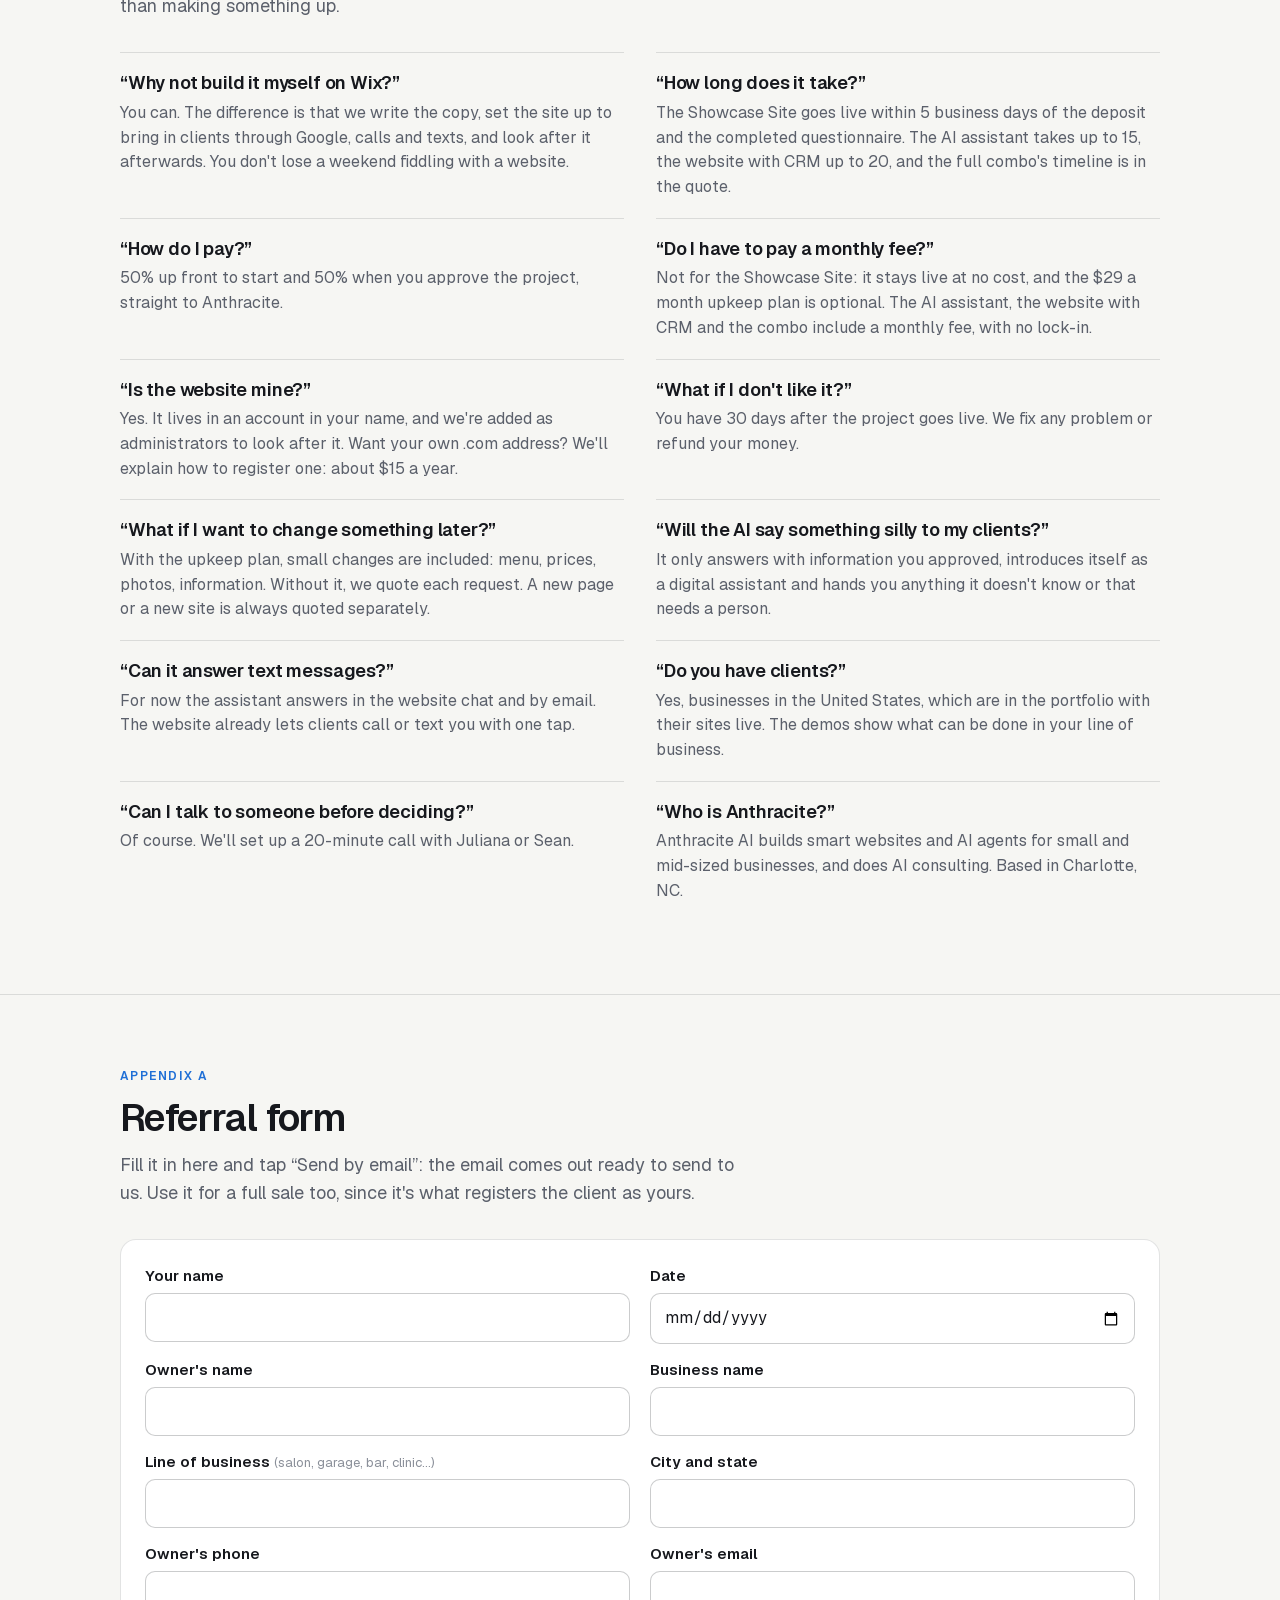
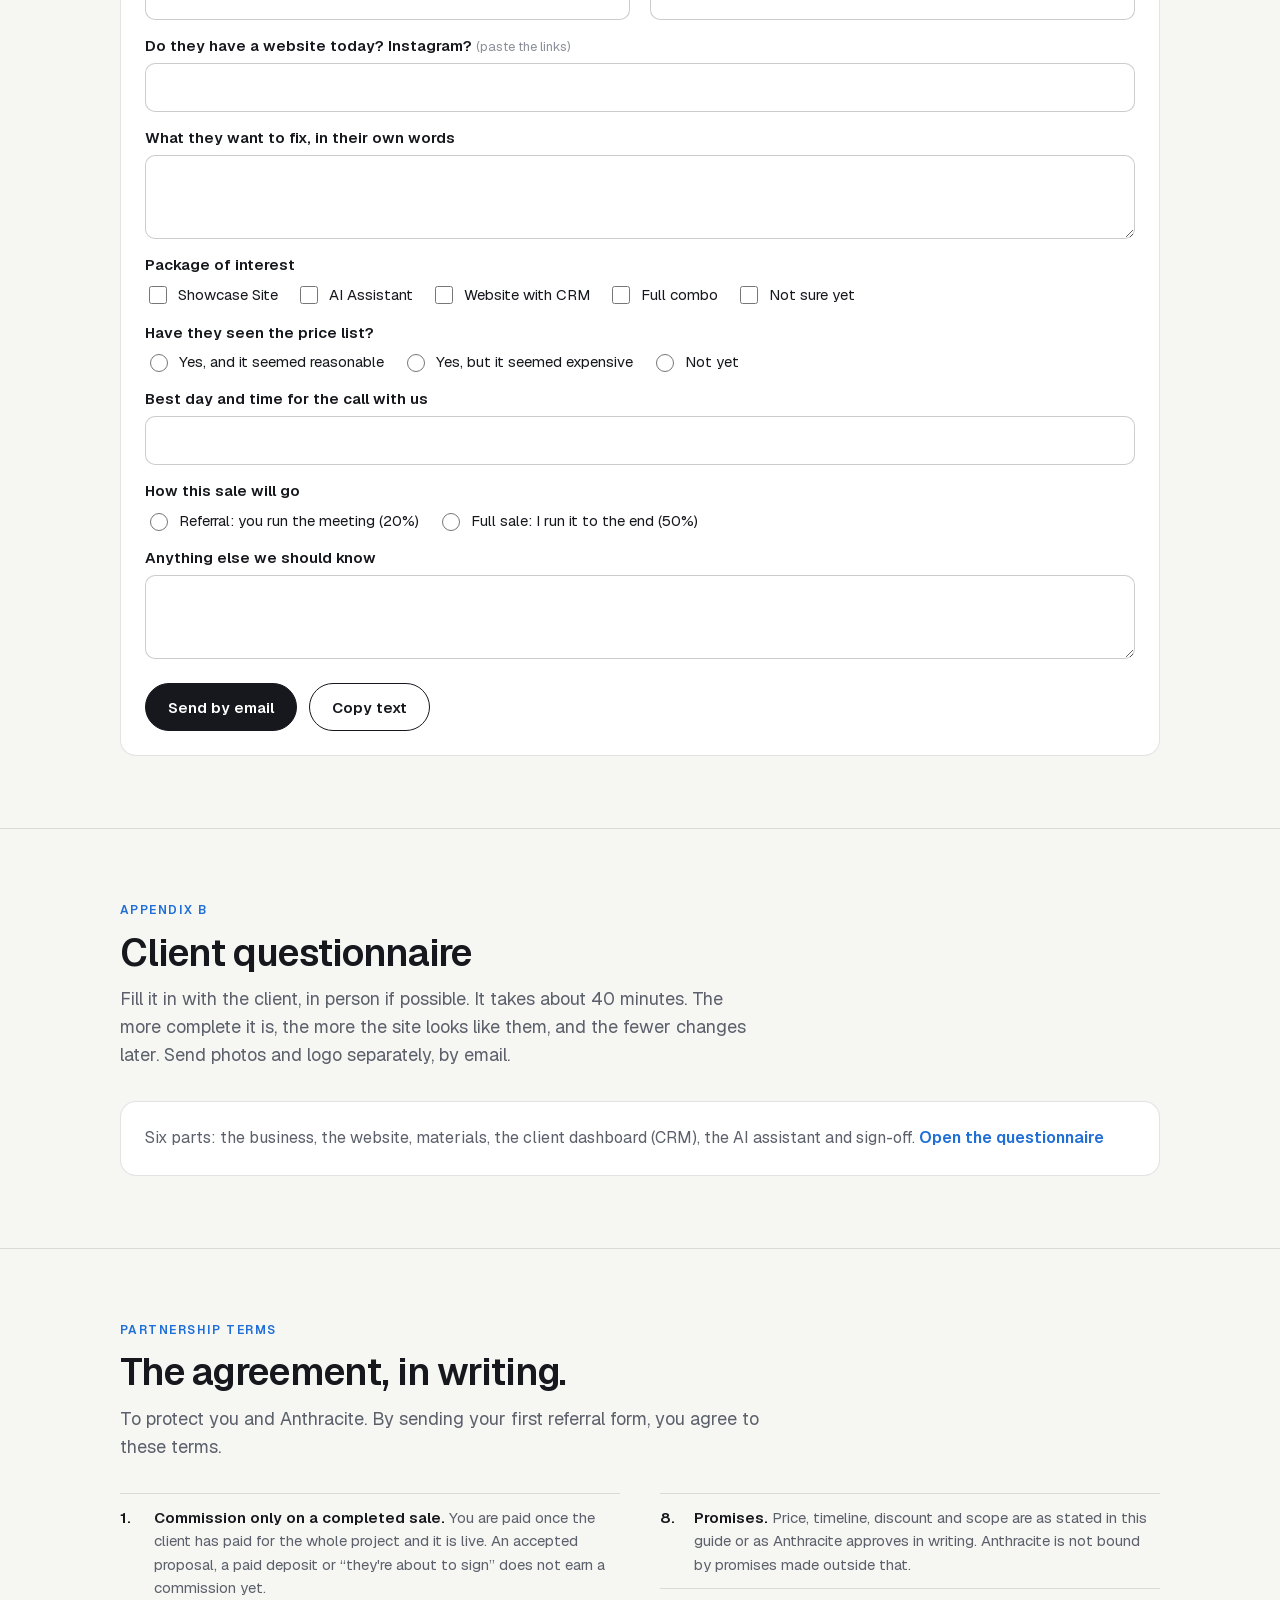
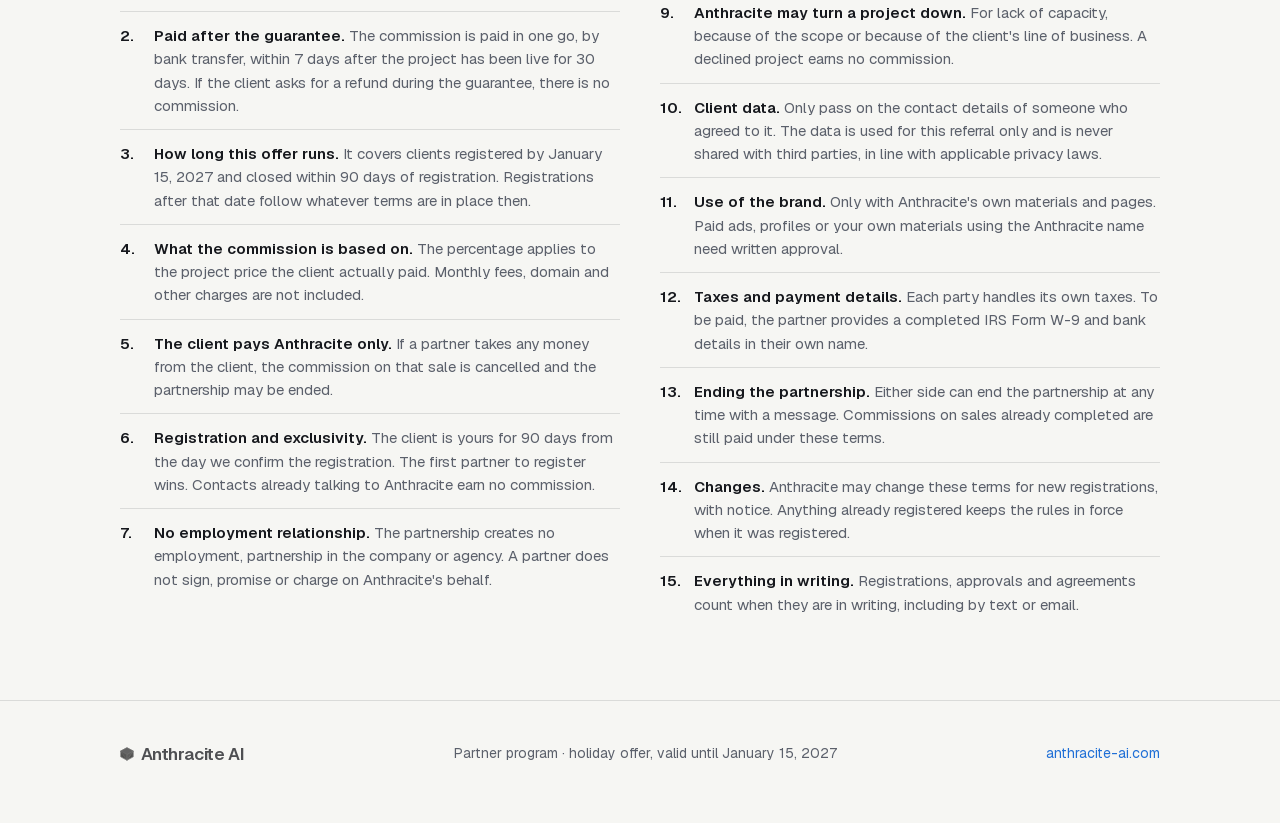
==== commit 1314f368: "Faixa de fim de ano só com a frase principal e emojis maiores (pt e en)" ====
--- a/en/index.html
+++ b/en/index.html
@@ -10,7 +10,7 @@
 <meta property="og:description" content="You bring the client, we build. 20% for a referral, 50% for a full sale.">
 <link rel="alternate" hreflang="pt-BR" href="../">
 <link rel="icon" href="data:image/svg+xml,%3Csvg xmlns='http://www.w3.org/2000/svg' viewBox='0 0 22 22'%3E%3Cpolygon points='11,1 21,6.5 21,15.5 11,21 1,15.5 1,6.5' fill='%231a1a1a'/%3E%3Cpolygon points='11,1 21,6.5 11,12 1,6.5' fill='%23333'/%3E%3C/svg%3E">
-<link rel="stylesheet" href="../assets/site.css?v=9">
+<link rel="stylesheet" href="../assets/site.css?v=11">
 </head>
 <body>
 
@@ -72,7 +72,6 @@
       <span class="xmas-icons" aria-hidden="true">🎄🎁✨</span>
       <div>
         <strong>An out-of-the-ordinary partner offer, this holiday season only. Let's grow together!</strong>
-        <span>It covers clients registered by <b>January 15, 2027</b>. After that date, the percentages will be reviewed.</span>
       </div>
     </div>
   </div>
--- a/assets/site.css
+++ b/assets/site.css
@@ -116,11 +116,11 @@
   .tcard .earn { font-size: 13px; }
 }
 .xmas { display: flex; gap: 16px; align-items: center; background: #ecece6; border: 1px solid transparent; border-radius: 16px; padding: 16px 20px; margin-top: 24px; }
-.xmas-icons { font-size: 28px; letter-spacing: 2px; flex-shrink: 0; }
+.xmas-icons { font-size: 38px; letter-spacing: 3px; flex-shrink: 0; line-height: 1; }
 .xmas strong { display: block; font-size: 16.5px; color: var(--coal); font-weight: 600; }
-.xmas span { color: var(--muted); font-size: 15px; }
+.xmas div span { color: var(--muted); font-size: 15px; }
 .xmas b { color: var(--coal); font-weight: 600; }
-@media (max-width: 560px) { .xmas { align-items: flex-start; padding: 14px 16px; } .xmas-icons { font-size: 22px; } }
+@media (max-width: 560px) { .xmas { padding: 14px 16px; } .xmas-icons { font-size: 30px; } }
 
 /* package visuals */
 .pkg-visual { margin: 0; }
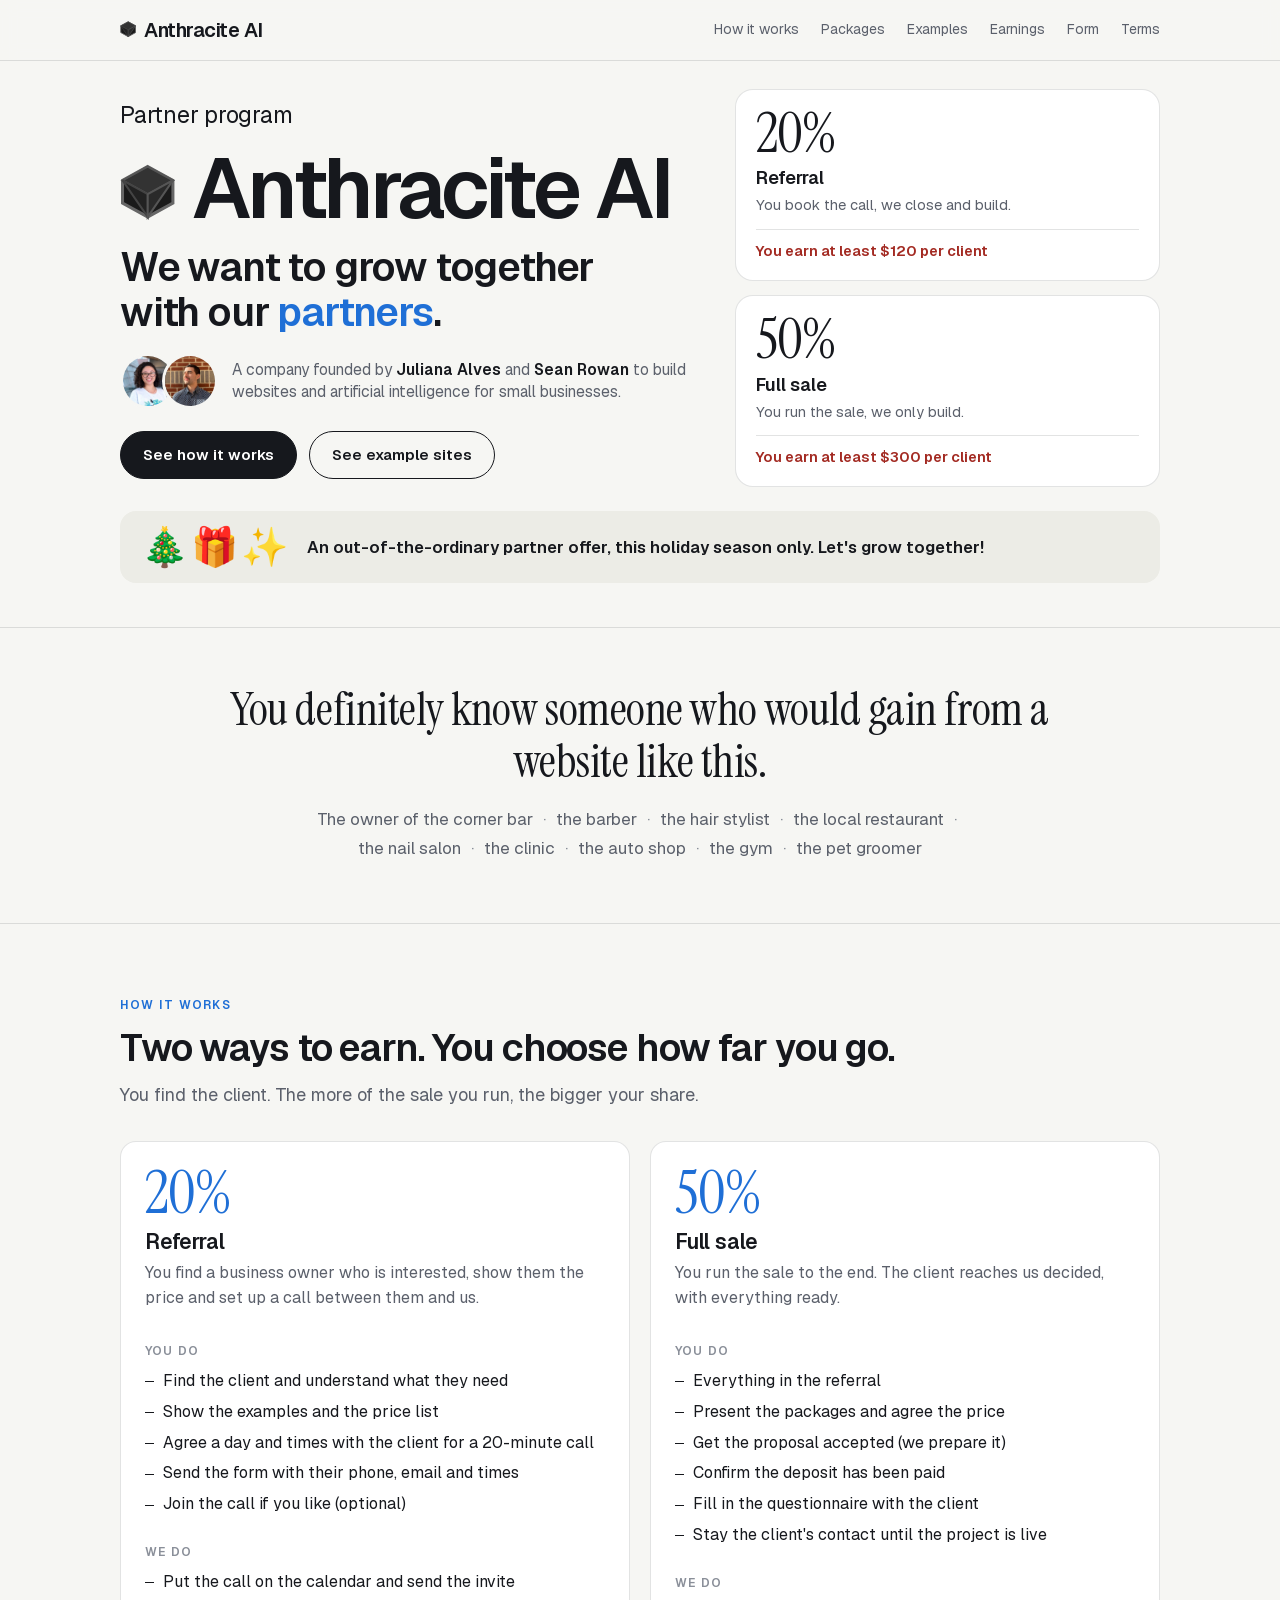
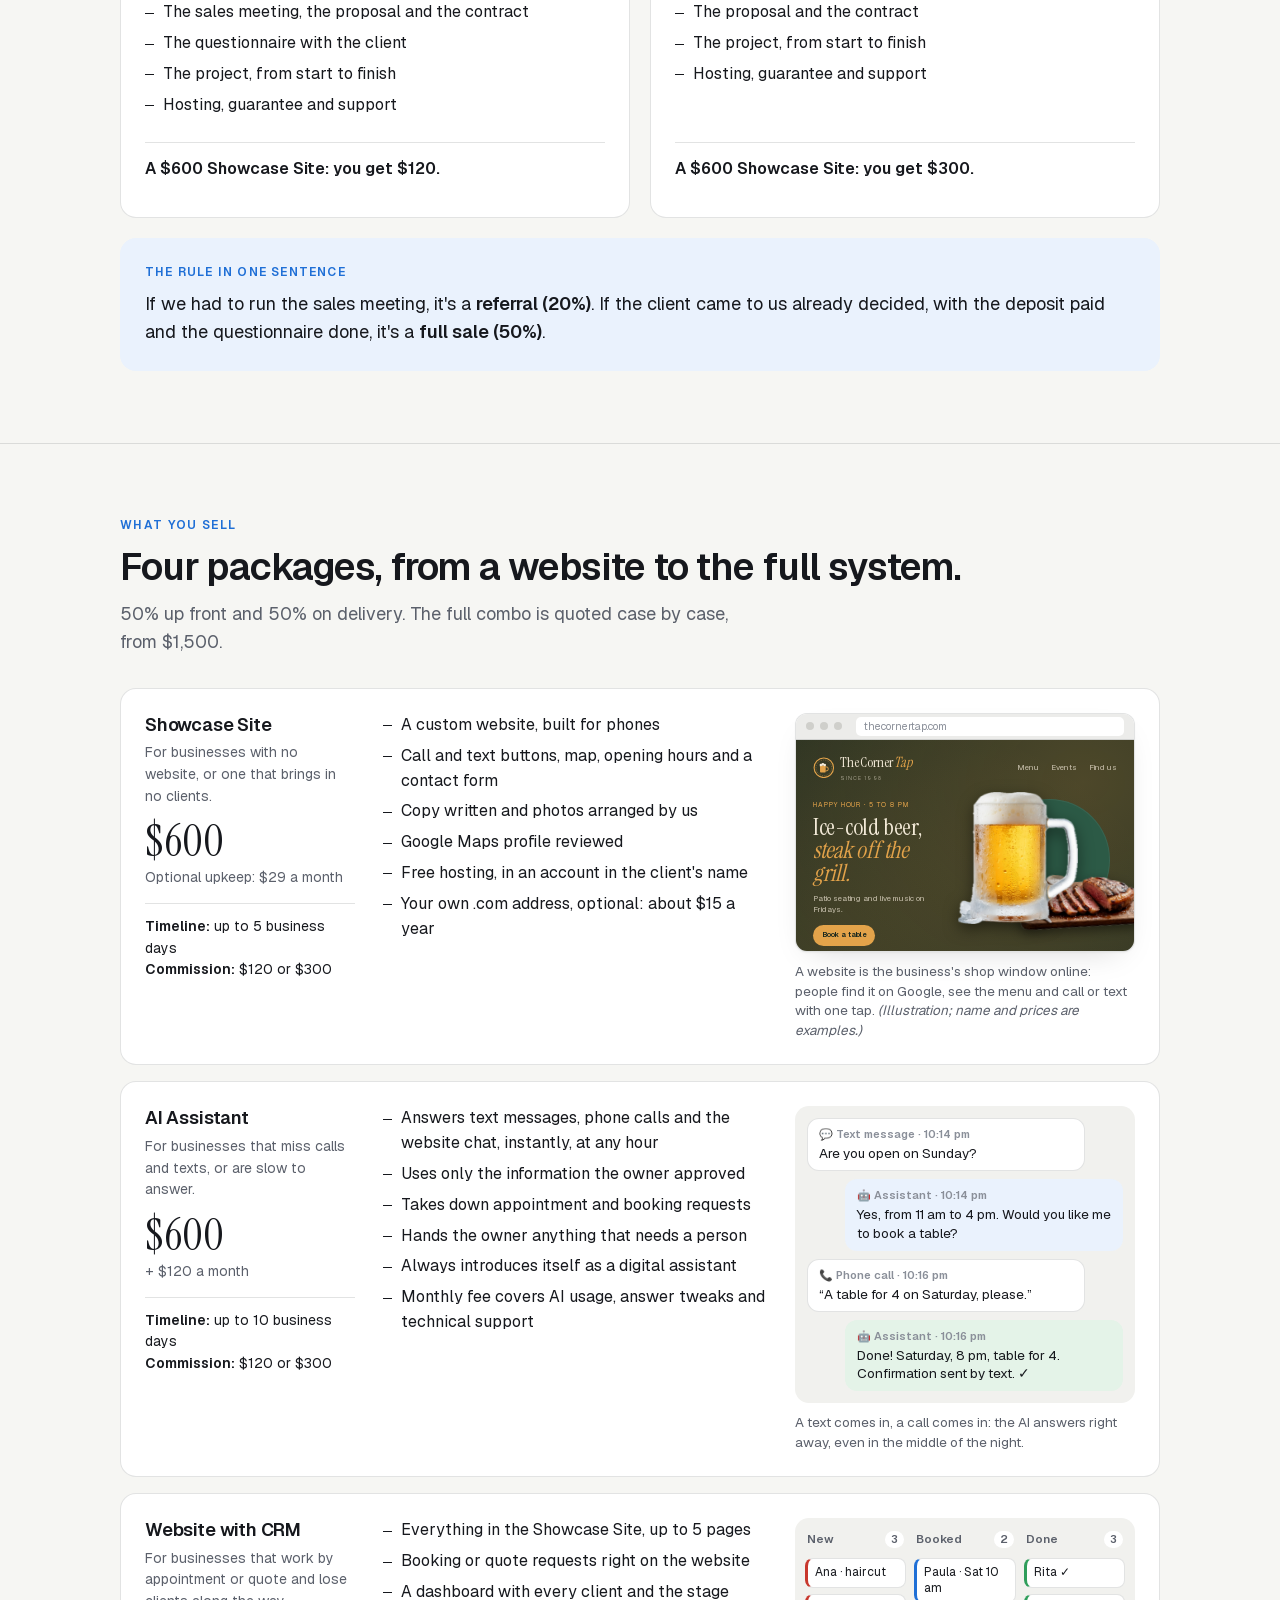
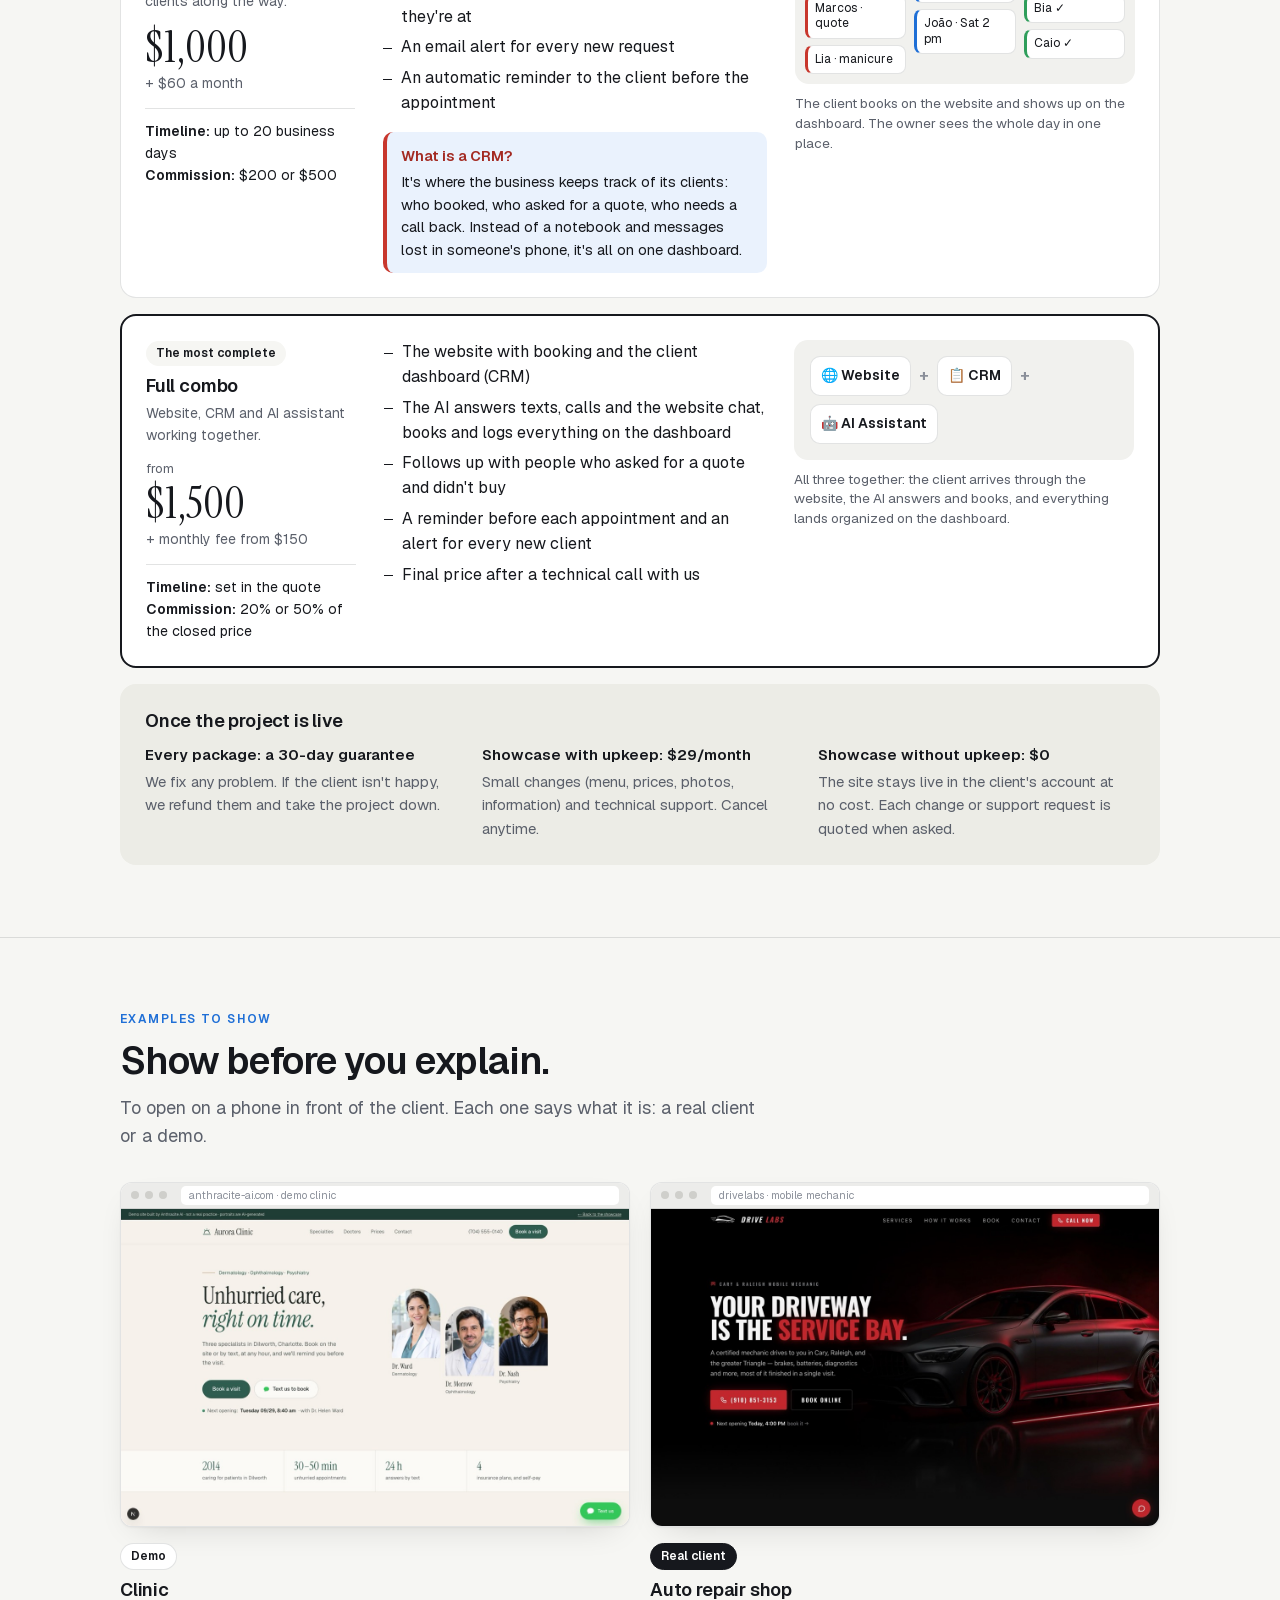
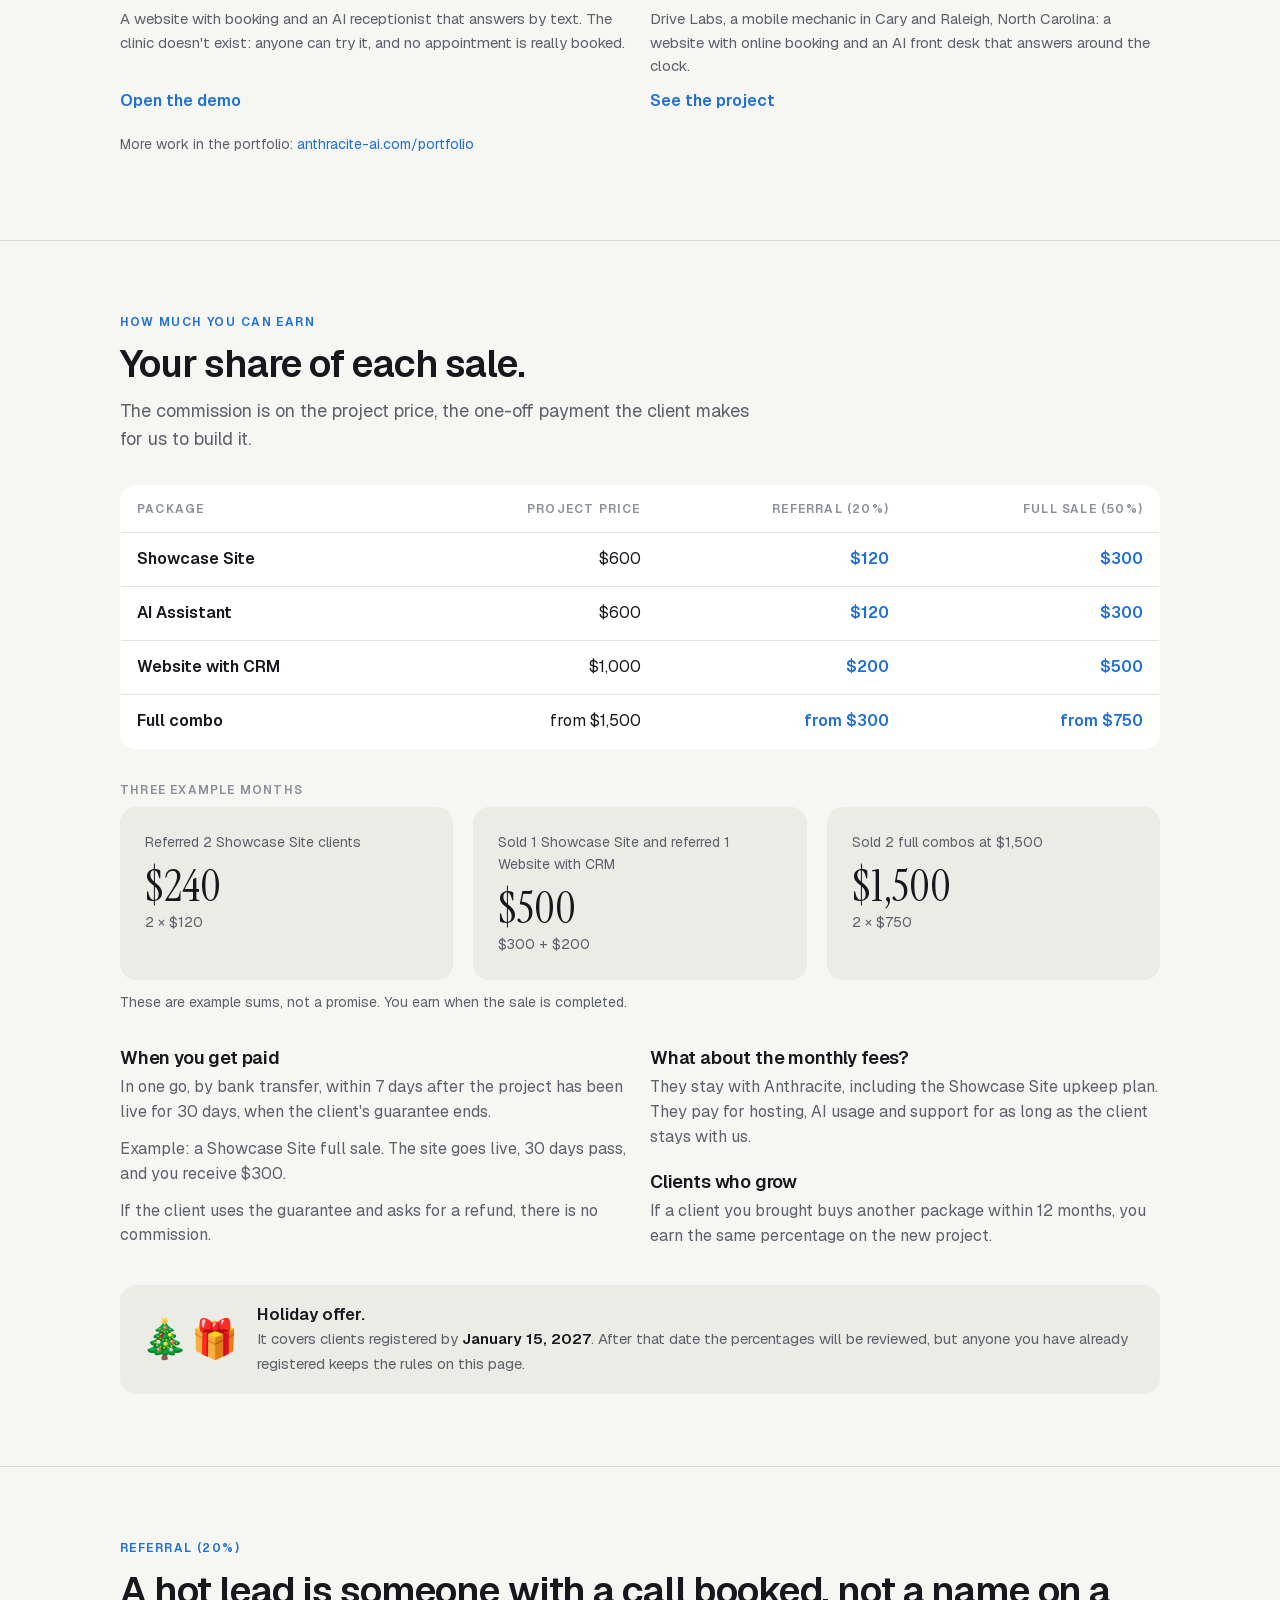
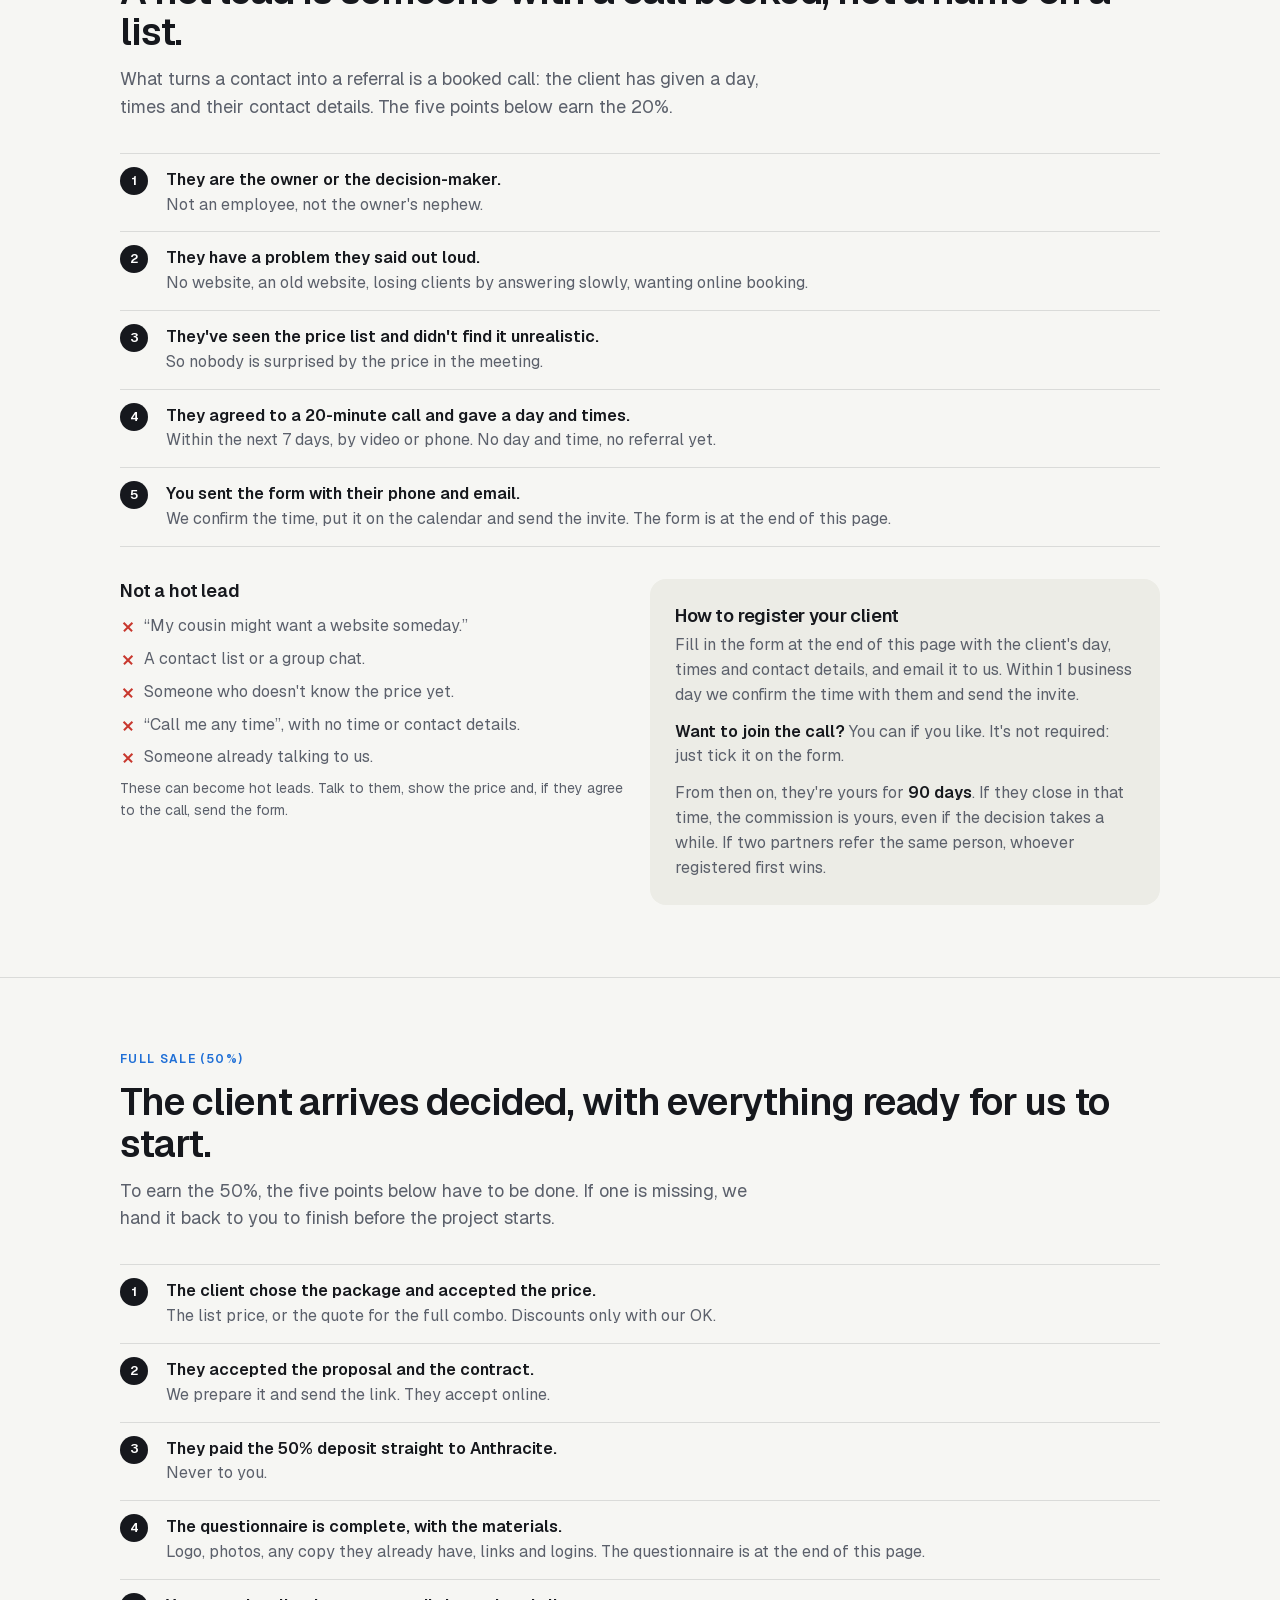
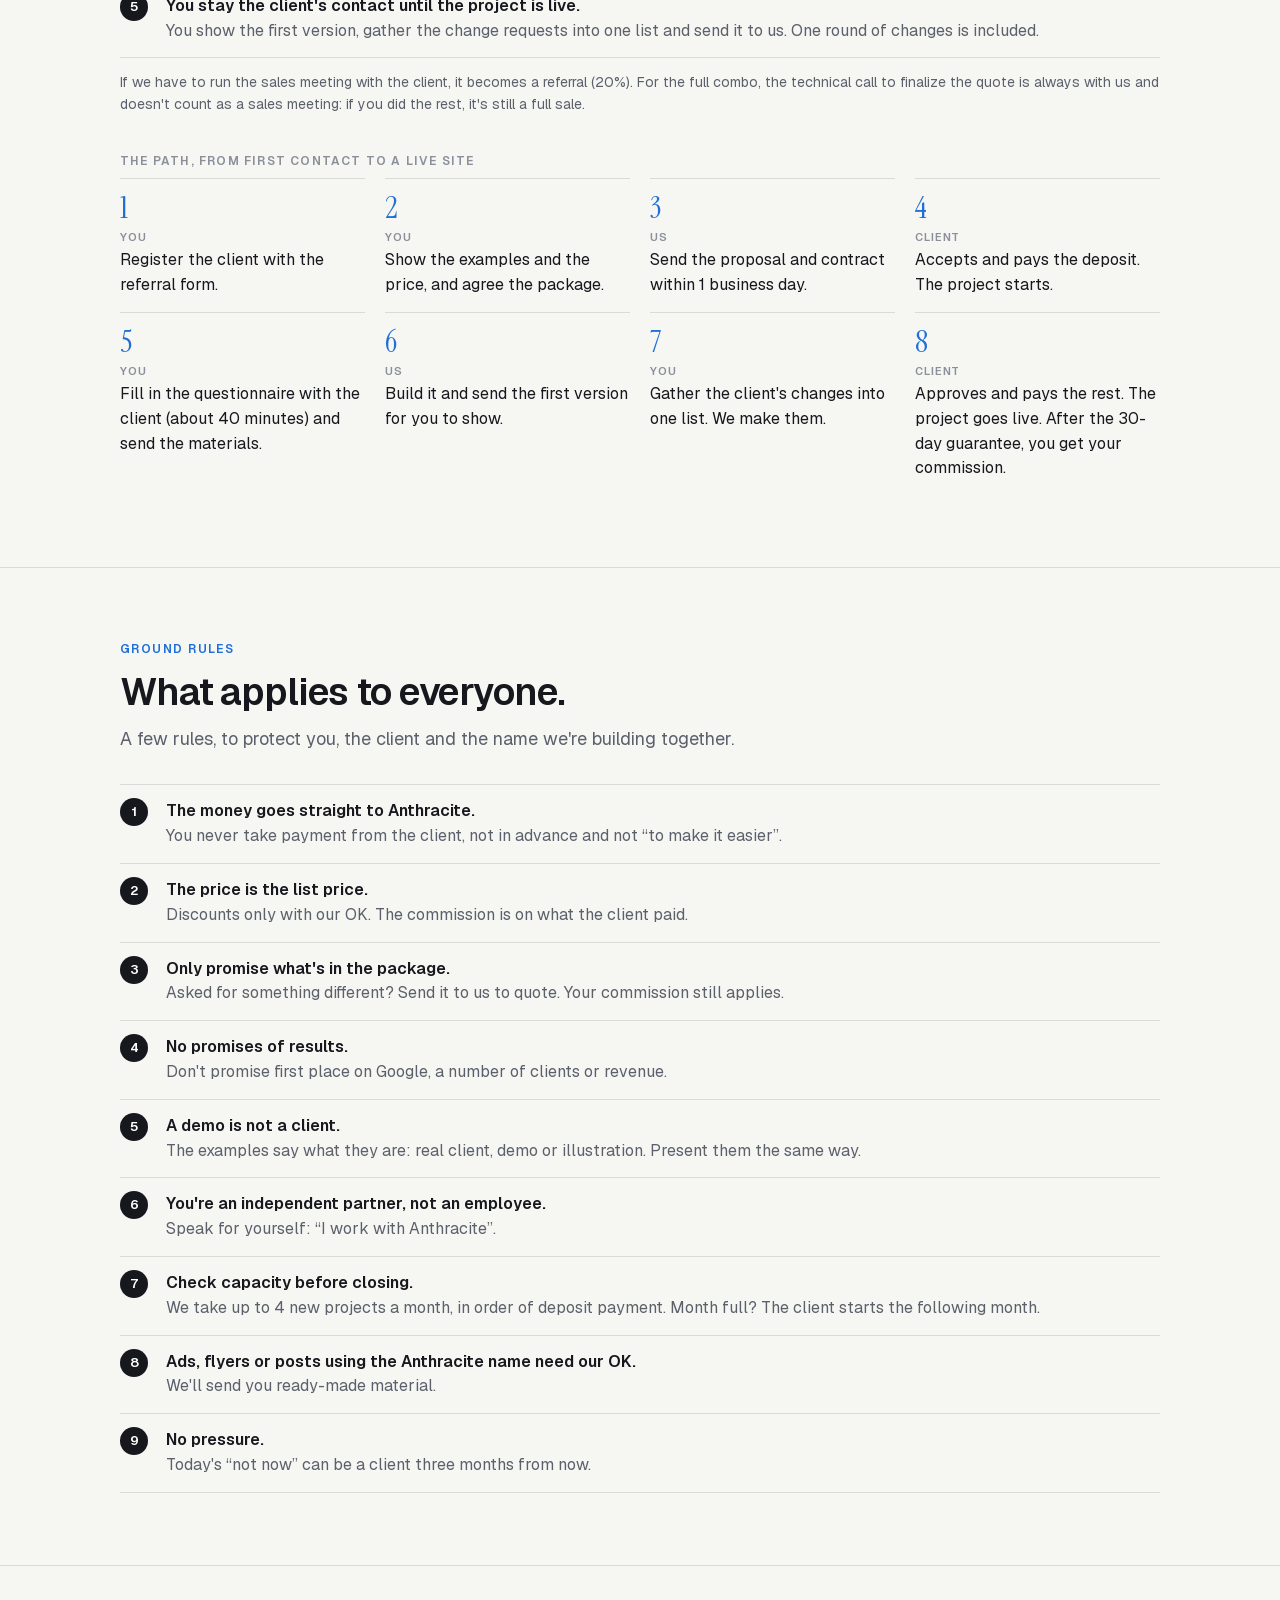
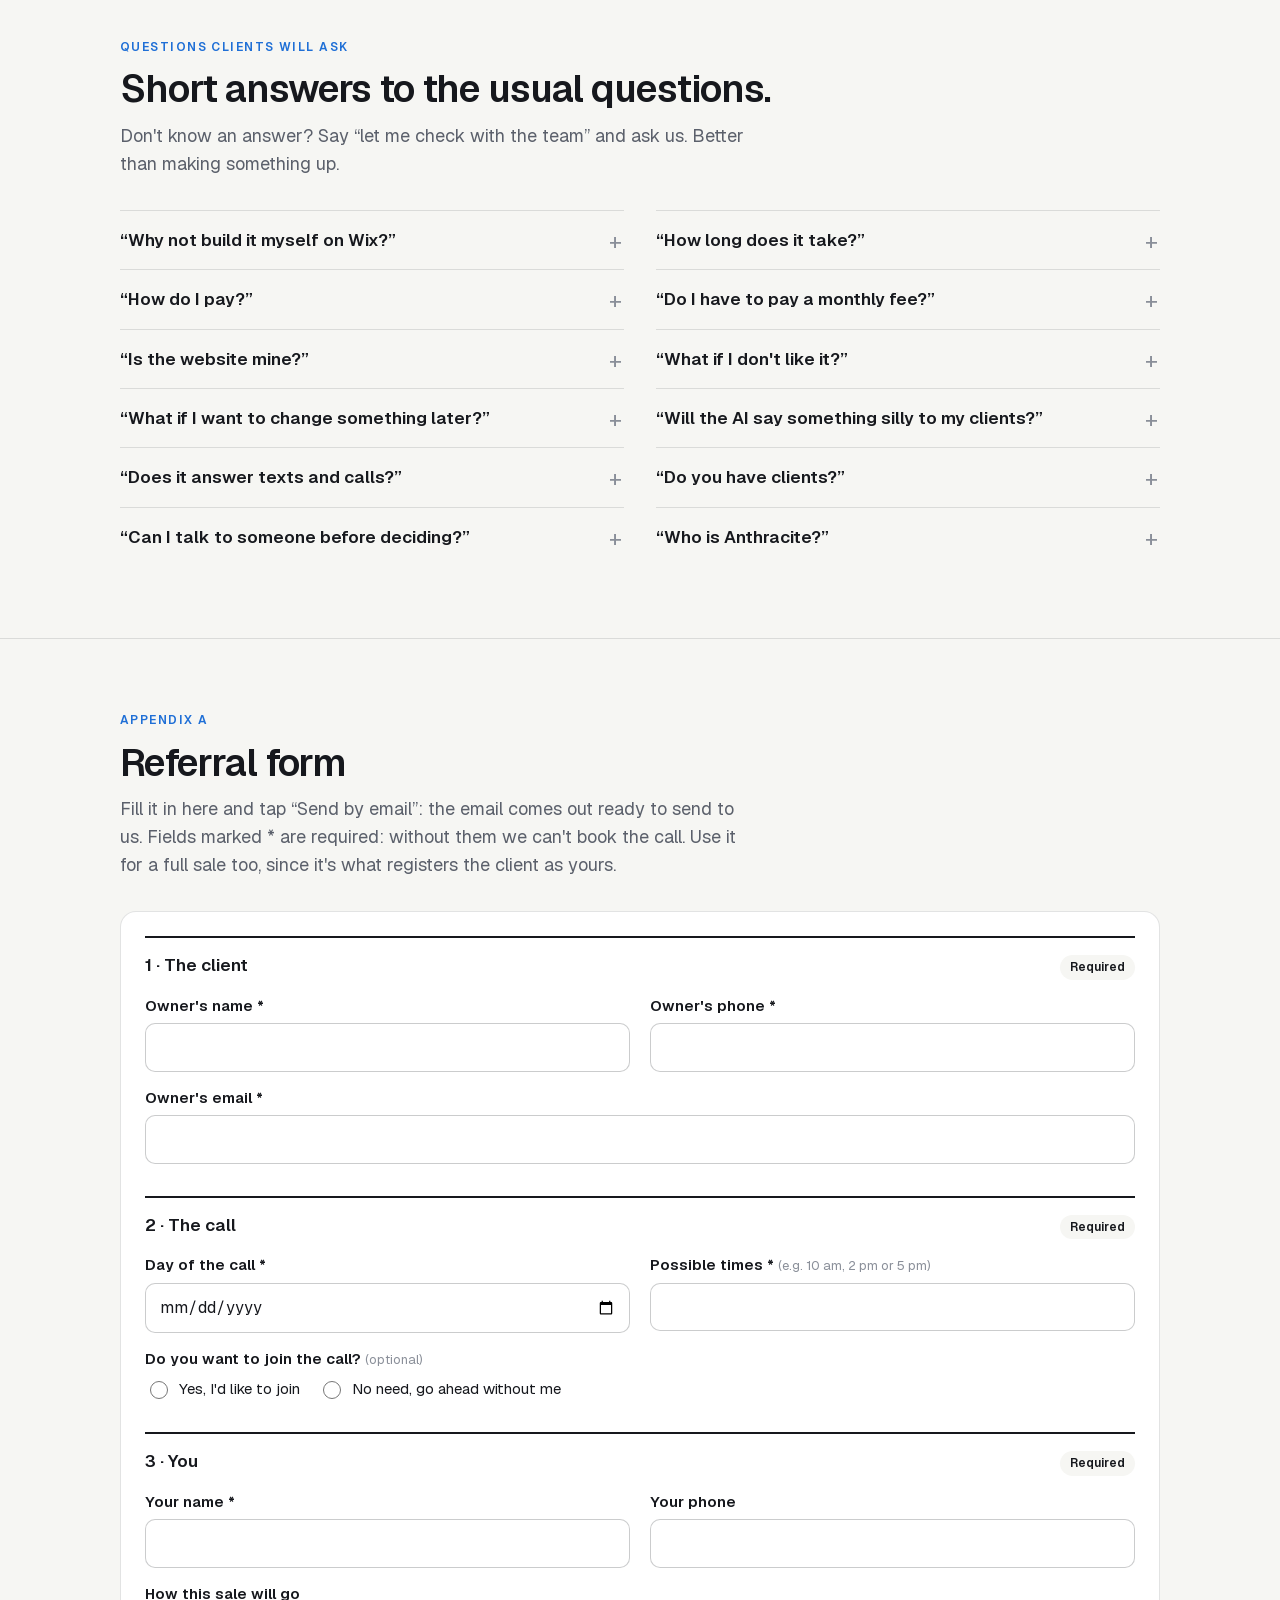
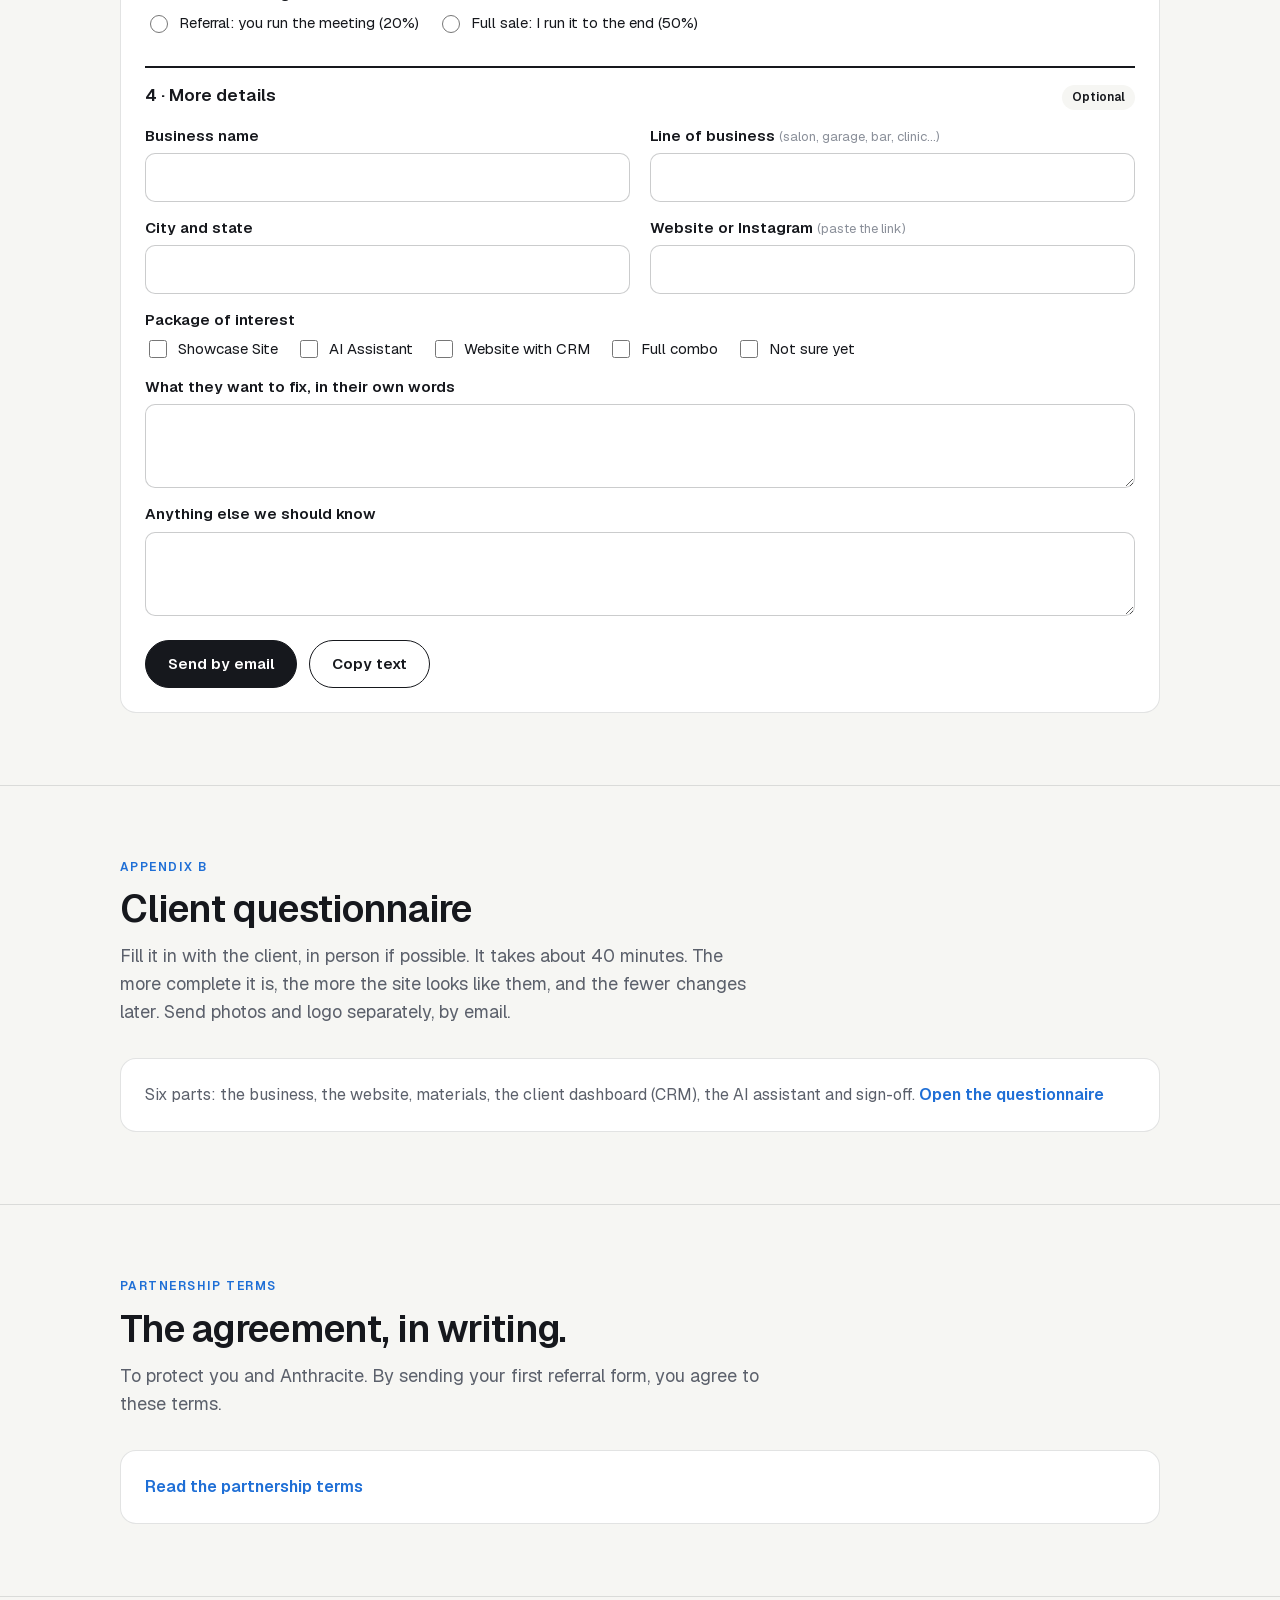
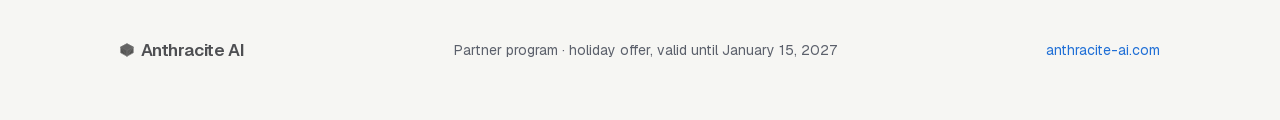
==== commit bb66bff3: "Indicação com conversa marcada, IA em até 10 dias, canais por país, páginas separadas e ajustes para" ====
--- a/en/index.html
+++ b/en/index.html
@@ -8,9 +8,8 @@
 <meta name="description" content="Anthracite AI partner program: refer or sell websites and AI assistants and keep 20% or 50% of each project.">
 <meta property="og:title" content="Anthracite AI partner program">
 <meta property="og:description" content="You bring the client, we build. 20% for a referral, 50% for a full sale.">
-<link rel="alternate" hreflang="pt-BR" href="../">
 <link rel="icon" href="data:image/svg+xml,%3Csvg xmlns='http://www.w3.org/2000/svg' viewBox='0 0 22 22'%3E%3Cpolygon points='11,1 21,6.5 21,15.5 11,21 1,15.5 1,6.5' fill='%231a1a1a'/%3E%3Cpolygon points='11,1 21,6.5 11,12 1,6.5' fill='%23333'/%3E%3C/svg%3E">
-<link rel="stylesheet" href="../assets/site.css?v=11">
+<link rel="stylesheet" href="../assets/site.css?v=13">
 </head>
 <body>
 
@@ -25,7 +24,6 @@
       <a href="#referral-form">Form</a>
       <a href="#terms">Terms</a>
     </nav>
-    <a class="lang" href="../" hreflang="pt-BR" lang="pt-BR">Português</a>
   </div>
 </header>
 
@@ -55,7 +53,7 @@
       <a class="tcard" href="#hot-lead">
         <div class="big">20%</div>
         <div class="tname">Referral</div>
-        <p>You introduce them, we close and build.</p>
+        <p>You book the call, we close and build.</p>
         <div class="earn">You earn at least $120 per client</div>
       </a>
       <a class="tcard" href="#full-sale">
@@ -101,11 +99,13 @@
         <ul class="dash">
           <li>Find the client and understand what they need</li>
           <li>Show the examples and the price list</li>
-          <li>Send the referral form</li>
-          <li>Set up a 20-minute call with us</li>
+          <li>Agree a day and times with the client for a 20-minute call</li>
+          <li>Send the form with their phone, email and times</li>
+          <li>Join the call if you like (optional)</li>
         </ul>
         <p class="label">We do</p>
         <ul class="dash">
+          <li>Put the call on the calendar and send the invite</li>
           <li>The sales meeting, the proposal and the contract</li>
           <li>The questionnaire with the client</li>
           <li>The project, from start to finish</li>
@@ -170,7 +170,7 @@
           <li>Your own .com address, optional: about $15 a year</li>
         </ul>
         <figure class="pkg-visual">
-          <div class="frame" role="img" aria-label="Illustration of a bar website: logo, happy hour, table booking, photos of a cold beer and a steak">
+          <div class="frame" role="img" aria-label="Illustration of a bar website: logo, happy hour, table booking, an ice-cold beer mug and a steak">
             <div class="bar"><i></i><i></i><i></i><span>thecornertap.com</span></div>
             <div class="shot">
               <div class="boteco" aria-hidden="true">
@@ -198,13 +198,13 @@
       <div class="card pkg">
         <div class="pkg-info">
           <h3>AI Assistant</h3>
-          <p class="muted small" style="margin:0">For businesses that get a lot of questions from clients and are slow to answer.</p>
+          <p class="muted small" style="margin:0">For businesses that miss calls and texts, or are slow to answer.</p>
           <div class="price">$600</div>
           <div class="per">+ $120 a month</div>
-          <div class="meta"><div><b>Timeline:</b> up to 15 business days</div><div><b>Commission:</b> $120 or $300</div></div>
+          <div class="meta"><div><b>Timeline:</b> up to 10 business days</div><div><b>Commission:</b> $120 or $300</div></div>
         </div>
         <ul class="dash pkg-list">
-          <li>Answers in the website chat and by email, instantly, at any hour</li>
+          <li>Answers text messages, phone calls and the website chat, instantly, at any hour</li>
           <li>Uses only the information the owner approved</li>
           <li>Takes down appointment and booking requests</li>
           <li>Hands the owner anything that needs a person</li>
@@ -213,12 +213,12 @@
         </ul>
         <figure class="pkg-visual">
           <div class="chat" role="img" aria-label="Example conversation with the AI assistant">
-            <div class="msg in"><span class="src">✉️ Email · 10:14 pm</span>Are you open on Sunday?</div>
+            <div class="msg in"><span class="src">💬 Text message · 10:14 pm</span>Are you open on Sunday?</div>
             <div class="msg out"><span class="src">🤖 Assistant · 10:14 pm</span>Yes, from 11 am to 4 pm. Would you like me to book a table?</div>
-            <div class="msg in"><span class="src">💬 Website chat · 10:16 pm</span>A table for 4 on Saturday, please.</div>
-            <div class="msg out ok"><span class="src">🤖 Assistant · 10:16 pm</span>Done! Saturday, 8 pm, table for 4. ✓</div>
-          </div>
-          <figcaption>A question arrives by email, a request comes through the website: the AI answers right away, even in the middle of the night.</figcaption>
+            <div class="msg in"><span class="src">📞 Phone call · 10:16 pm</span>“A table for 4 on Saturday, please.”</div>
+            <div class="msg out ok"><span class="src">🤖 Assistant · 10:16 pm</span>Done! Saturday, 8 pm, table for 4. Confirmation sent by text. ✓</div>
+          </div>
+          <figcaption>A text comes in, a call comes in: the AI answers right away, even in the middle of the night.</figcaption>
         </figure>
       </div>
 
@@ -265,7 +265,7 @@
         </div>
         <ul class="dash pkg-list">
           <li>The website with booking and the client dashboard (CRM)</li>
-          <li>The AI answers in chat and by email, books and logs everything on the dashboard</li>
+          <li>The AI answers texts, calls and the website chat, books and logs everything on the dashboard</li>
           <li>Follows up with people who asked for a quote and didn't buy</li>
           <li>A reminder before each appointment and an alert for every new client</li>
           <li>Final price after a technical call with us</li>
@@ -335,10 +335,10 @@
       <table>
         <thead><tr><th>Package</th><th class="num">Project price</th><th class="num">Referral (20%)</th><th class="num">Full sale (50%)</th></tr></thead>
         <tbody>
-          <tr><td><strong>Showcase Site</strong></td><td class="num">$600</td><td class="num hi">$120</td><td class="num hi">$300</td></tr>
-          <tr><td><strong>AI Assistant</strong></td><td class="num">$600</td><td class="num hi">$120</td><td class="num hi">$300</td></tr>
-          <tr><td><strong>Website with CRM</strong></td><td class="num">$1,000</td><td class="num hi">$200</td><td class="num hi">$500</td></tr>
-          <tr><td><strong>Full combo</strong></td><td class="num">from $1,500</td><td class="num hi">from $300</td><td class="num hi">from $750</td></tr>
+          <tr><td data-label="Package"><strong>Showcase Site</strong></td><td class="num" data-label="Project price">$600</td><td class="num hi" data-label="Referral (20%)">$120</td><td class="num hi" data-label="Full sale (50%)">$300</td></tr>
+          <tr><td data-label="Package"><strong>AI Assistant</strong></td><td class="num" data-label="Project price">$600</td><td class="num hi" data-label="Referral (20%)">$120</td><td class="num hi" data-label="Full sale (50%)">$300</td></tr>
+          <tr><td data-label="Package"><strong>Website with CRM</strong></td><td class="num" data-label="Project price">$1,000</td><td class="num hi" data-label="Referral (20%)">$200</td><td class="num hi" data-label="Full sale (50%)">$500</td></tr>
+          <tr><td data-label="Package"><strong>Full combo</strong></td><td class="num" data-label="Project price">from $1,500</td><td class="num hi" data-label="Referral (20%)">from $300</td><td class="num hi" data-label="Full sale (50%)">from $750</td></tr>
         </tbody>
       </table>
     </div>
@@ -380,15 +380,15 @@
 <section id="hot-lead">
   <div class="wrap">
     <p class="eyebrow">Referral (20%)</p>
-    <h2>A hot lead is someone ready to talk, not a name on a list.</h2>
-    <p class="lead">To earn the 20%, the contact has to meet the five points below. That way our meeting is with someone who really wants it, and the sale moves faster.</p>
+    <h2>A hot lead is someone with a call booked, not a name on a list.</h2>
+    <p class="lead">What turns a contact into a referral is a booked call: the client has given a day, times and their contact details. The five points below earn the 20%.</p>
 
     <ol class="check">
       <li><strong>They are the owner or the decision-maker.</strong><span>Not an employee, not the owner's nephew.</span></li>
       <li><strong>They have a problem they said out loud.</strong><span>No website, an old website, losing clients by answering slowly, wanting online booking.</span></li>
       <li><strong>They've seen the price list and didn't find it unrealistic.</strong><span>So nobody is surprised by the price in the meeting.</span></li>
-      <li><strong>They agreed to a 20-minute call with us within the next 7 days.</strong><span>By video or phone, at a set time.</span></li>
-      <li><strong>You sent the referral form before the call.</strong><span>It's at the end of this page. It takes five minutes.</span></li>
+      <li><strong>They agreed to a 20-minute call and gave a day and times.</strong><span>Within the next 7 days, by video or phone. No day and time, no referral yet.</span></li>
+      <li><strong>You sent the form with their phone and email.</strong><span>We confirm the time, put it on the calendar and send the invite. The form is at the end of this page.</span></li>
     </ol>
 
     <div class="grid2" style="margin-top:32px">
@@ -398,13 +398,15 @@
           <li>“My cousin might want a website someday.”</li>
           <li>A contact list or a group chat.</li>
           <li>Someone who doesn't know the price yet.</li>
+          <li>“Call me any time”, with no time or contact details.</li>
           <li>Someone already talking to us.</li>
         </ul>
         <p class="small muted">These can become hot leads. Talk to them, show the price and, if they agree to the call, send the form.</p>
       </div>
       <div class="card soft">
         <h3>How to register your client</h3>
-        <p class="muted">Fill in the form at the end of this page and email it to us. Within 1 business day we confirm whether the contact is new.</p>
+        <p class="muted">Fill in the form at the end of this page with the client's day, times and contact details, and email it to us. Within 1 business day we confirm the time with them and send the invite.</p>
+        <p class="muted"><strong style="color:var(--coal)">Want to join the call?</strong> You can if you like. It's not required: just tick it on the form.</p>
         <p class="muted" style="margin:0">From then on, they're yours for <strong style="color:var(--coal)">90 days</strong>. If they close in that time, the commission is yours, even if the decision takes a while. If two partners refer the same person, whoever registered first wins.</p>
       </div>
     </div>
@@ -468,18 +470,18 @@
     <h2>Short answers to the usual questions.</h2>
     <p class="lead">Don't know an answer? Say “let me check with the team” and ask us. Better than making something up.</p>
     <div class="faq">
-      <div><h3>“Why not build it myself on Wix?”</h3><p>You can. The difference is that we write the copy, set the site up to bring in clients through Google, calls and texts, and look after it afterwards. You don't lose a weekend fiddling with a website.</p></div>
-      <div><h3>“How long does it take?”</h3><p>The Showcase Site goes live within 5 business days of the deposit and the completed questionnaire. The AI assistant takes up to 15, the website with CRM up to 20, and the full combo's timeline is in the quote.</p></div>
-      <div><h3>“How do I pay?”</h3><p>50% up front to start and 50% when you approve the project, straight to Anthracite.</p></div>
-      <div><h3>“Do I have to pay a monthly fee?”</h3><p>Not for the Showcase Site: it stays live at no cost, and the $29 a month upkeep plan is optional. The AI assistant, the website with CRM and the combo include a monthly fee, with no lock-in.</p></div>
-      <div><h3>“Is the website mine?”</h3><p>Yes. It lives in an account in your name, and we're added as administrators to look after it. Want your own .com address? We'll explain how to register one: about $15 a year.</p></div>
-      <div><h3>“What if I don't like it?”</h3><p>You have 30 days after the project goes live. We fix any problem or refund your money.</p></div>
-      <div><h3>“What if I want to change something later?”</h3><p>With the upkeep plan, small changes are included: menu, prices, photos, information. Without it, we quote each request. A new page or a new site is always quoted separately.</p></div>
-      <div><h3>“Will the AI say something silly to my clients?”</h3><p>It only answers with information you approved, introduces itself as a digital assistant and hands you anything it doesn't know or that needs a person.</p></div>
-      <div><h3>“Can it answer text messages?”</h3><p>For now the assistant answers in the website chat and by email. The website already lets clients call or text you with one tap.</p></div>
-      <div><h3>“Do you have clients?”</h3><p>Yes, businesses in the United States, which are in the portfolio with their sites live. The demos show what can be done in your line of business.</p></div>
-      <div><h3>“Can I talk to someone before deciding?”</h3><p>Of course. We'll set up a 20-minute call with Juliana or Sean.</p></div>
-      <div><h3>“Who is Anthracite?”</h3><p>Anthracite AI builds smart websites and AI agents for small and mid-sized businesses, and does AI consulting. Based in Charlotte, NC.</p></div>
+      <details><summary>“Why not build it myself on Wix?”</summary><p>You can. The difference is that we write the copy, set the site up to bring in clients through Google, calls and texts, and look after it afterwards. You don't lose a weekend fiddling with a website.</p></details>
+      <details><summary>“How long does it take?”</summary><p>The Showcase Site goes live within 5 business days of the deposit and the completed questionnaire. The AI assistant takes up to 10, the website with CRM up to 20, and the full combo's timeline is in the quote.</p></details>
+      <details><summary>“How do I pay?”</summary><p>50% up front to start and 50% when you approve the project, straight to Anthracite.</p></details>
+      <details><summary>“Do I have to pay a monthly fee?”</summary><p>Not for the Showcase Site: it stays live at no cost, and the $29 a month upkeep plan is optional. The AI assistant, the website with CRM and the combo include a monthly fee, with no lock-in.</p></details>
+      <details><summary>“Is the website mine?”</summary><p>Yes. It lives in an account in your name, and we're added as administrators to look after it. Want your own .com address? We'll explain how to register one: about $15 a year.</p></details>
+      <details><summary>“What if I don't like it?”</summary><p>You have 30 days after the project goes live. We fix any problem or refund your money.</p></details>
+      <details><summary>“What if I want to change something later?”</summary><p>With the upkeep plan, small changes are included: menu, prices, photos, information. Without it, we quote each request. A new page or a new site is always quoted separately.</p></details>
+      <details><summary>“Will the AI say something silly to my clients?”</summary><p>It only answers with information you approved, introduces itself as a digital assistant and hands you anything it doesn't know or that needs a person.</p></details>
+      <details><summary>“Does it answer texts and calls?”</summary><p>Yes. The assistant answers text messages, phone calls and the website chat, around the clock, and always says it's a digital assistant.</p></details>
+      <details><summary>“Do you have clients?”</summary><p>Yes, businesses in the United States, which are in the portfolio with their sites live. The demos show what can be done in your line of business.</p></details>
+      <details><summary>“Can I talk to someone before deciding?”</summary><p>Of course. We'll set up a 20-minute call with Juliana or Sean.</p></details>
+      <details><summary>“Who is Anthracite?”</summary><p>Anthracite AI builds smart websites and AI agents for small and mid-sized businesses, and does AI consulting. Based in Charlotte, NC.</p></details>
     </div>
   </div>
 </section>
@@ -489,20 +491,37 @@
   <div class="wrap">
     <p class="eyebrow">Appendix A</p>
     <h2>Referral form</h2>
-    <p class="lead">Fill it in here and tap “Send by email”: the email comes out ready to send to us. Use it for a full sale too, since it's what registers the client as yours.</p>
+    <p class="lead">Fill it in here and tap “Send by email”: the email comes out ready to send to us. Fields marked * are required: without them we can't book the call. Use it for a full sale too, since it's what registers the client as yours.</p>
 
     <form class="card" data-title="Referral form · Anthracite AI" onsubmit="return false">
       <div class="fields">
-        <label class="f"><span>Your name</span><input type="text" name="Partner" autocomplete="name"></label>
-        <label class="f"><span>Date</span><input type="date" name="Date"></label>
-        <label class="f"><span>Owner's name</span><input type="text" name="Owner"></label>
+        <div class="formsec"><span>1 · The client</span><span class="pill">Required</span></div>
+        <label class="f"><span>Owner's name *</span><input type="text" name="Owner" data-req autocomplete="off"></label>
+        <label class="f"><span>Owner's phone *</span><input type="tel" name="Owner's phone" data-req autocomplete="off"></label>
+        <label class="f full"><span>Owner's email *</span><input type="email" name="Owner's email" data-req autocomplete="off"></label>
+        <div class="formsec"><span>2 · The call</span><span class="pill">Required</span></div>
+        <label class="f"><span>Day of the call *</span><input type="date" name="Day of the call" data-req></label>
+        <label class="f"><span>Possible times * <small>(e.g. 10 am, 2 pm or 5 pm)</small></span><input type="text" name="Possible times" data-req></label>
+        <div class="f full"><span>Do you want to join the call? <small>(optional)</small></span>
+          <div class="opts" data-name="Partner on the call">
+            <label><input type="radio" name="join" value="Yes, I'd like to join">Yes, I'd like to join</label>
+            <label><input type="radio" name="join" value="No need, go ahead without me">No need, go ahead without me</label>
+          </div>
+        </div>
+        <div class="formsec"><span>3 · You</span><span class="pill">Required</span></div>
+        <label class="f"><span>Your name *</span><input type="text" name="Partner" data-req autocomplete="name"></label>
+        <label class="f"><span>Your phone</span><input type="tel" name="Partner phone" autocomplete="tel"></label>
+        <div class="f full"><span>How this sale will go</span>
+          <div class="opts" data-name="Type">
+            <label><input type="radio" name="type" value="Referral: you run the meeting (20%)">Referral: you run the meeting (20%)</label>
+            <label><input type="radio" name="type" value="Full sale: I run it to the end (50%)">Full sale: I run it to the end (50%)</label>
+          </div>
+        </div>
+        <div class="formsec"><span>4 · More details</span><span class="pill">Optional</span></div>
         <label class="f"><span>Business name</span><input type="text" name="Business"></label>
         <label class="f"><span>Line of business <small>(salon, garage, bar, clinic...)</small></span><input type="text" name="Line of business"></label>
         <label class="f"><span>City and state</span><input type="text" name="City and state"></label>
-        <label class="f"><span>Owner's phone</span><input type="tel" name="Owner's phone"></label>
-        <label class="f"><span>Owner's email</span><input type="email" name="Owner's email"></label>
-        <label class="f full"><span>Do they have a website today? Instagram? <small>(paste the links)</small></span><input type="text" name="Website and Instagram"></label>
-        <label class="f full"><span>What they want to fix, in their own words</span><textarea name="What they want to fix"></textarea></label>
+        <label class="f"><span>Website or Instagram <small>(paste the link)</small></span><input type="text" name="Website and Instagram"></label>
         <div class="f full"><span>Package of interest</span>
           <div class="opts" data-name="Package of interest">
             <label><input type="checkbox" value="Showcase Site">Showcase Site</label>
@@ -512,20 +531,7 @@
             <label><input type="checkbox" value="Not sure yet">Not sure yet</label>
           </div>
         </div>
-        <div class="f full"><span>Have they seen the price list?</span>
-          <div class="opts" data-name="Seen the price list">
-            <label><input type="radio" name="prices" value="Yes, and it seemed reasonable">Yes, and it seemed reasonable</label>
-            <label><input type="radio" name="prices" value="Yes, but it seemed expensive">Yes, but it seemed expensive</label>
-            <label><input type="radio" name="prices" value="Not yet">Not yet</label>
-          </div>
-        </div>
-        <label class="f full"><span>Best day and time for the call with us</span><input type="text" name="Best time"></label>
-        <div class="f full"><span>How this sale will go</span>
-          <div class="opts" data-name="Type">
-            <label><input type="radio" name="type" value="Referral: you run the meeting (20%)">Referral: you run the meeting (20%)</label>
-            <label><input type="radio" name="type" value="Full sale: I run it to the end (50%)">Full sale: I run it to the end (50%)</label>
-          </div>
-        </div>
+        <label class="f full"><span>What they want to fix, in their own words</span><textarea name="What they want to fix"></textarea></label>
         <label class="f full"><span>Anything else we should know</span><textarea name="Notes"></textarea></label>
       </div>
       <div class="send">
@@ -591,7 +597,7 @@
           <label class="f full"><span>If they take bookings: the services, how long each takes, the days and times available</span><textarea name="Schedule"></textarea></label>
 
           <div class="formsec"><span>5 · The AI assistant</span><span class="pill blue">AI Assistant and combo</span></div>
-          <label class="f"><span>Which email will the assistant answer?</span><input type="email" name="Assistant email"></label>
+          <label class="f"><span>Which phone number should the assistant answer? <small>(texts and calls)</small></span><input type="tel" name="Assistant phone"></label>
           <label class="f"><span>Whose name does it sign with? <small>(e.g. “Sunrise Bakery front desk”)</small></span><input type="text" name="Signature"></label>
           <label class="f full"><span>The 10 most common questions, with the right answers</span><textarea name="Questions and answers" style="min-height:140px"></textarea></label>
           <label class="f full"><span>What it must never answer or promise <small>(discounts, deadlines, diagnoses...)</small></span><input type="text" name="Never answer"></label>
@@ -623,7 +629,10 @@
     <p class="eyebrow">Partnership terms</p>
     <h2>The agreement, in writing.</h2>
     <p class="lead">To protect you and Anthracite. By sending your first referral form, you agree to these terms.</p>
-    <ol class="terms">
+    <details class="card terms-box">
+      <summary>Read the partnership terms</summary>
+      <ol class="terms">
+      <li><strong>What counts as a referral.</strong> The form must include the client's phone and email and a day with times for the call. With that, Anthracite books the call and sends the invite. Without those details, the contact is not a referral yet. The partner joining the call is optional.</li>
       <li><strong>Commission only on a completed sale.</strong> You are paid once the client has paid for the whole project and it is live. An accepted proposal, a paid deposit or “they're about to sign” does not earn a commission yet.</li>
       <li><strong>Paid after the guarantee.</strong> The commission is paid in one go, by bank transfer, within 7 days after the project has been live for 30 days. If the client asks for a refund during the guarantee, there is no commission.</li>
       <li><strong>How long this offer runs.</strong> It covers clients registered by January 15, 2027 and closed within 90 days of registration. Registrations after that date follow whatever terms are in place then.</li>
@@ -639,11 +648,14 @@
       <li><strong>Ending the partnership.</strong> Either side can end the partnership at any time with a message. Commissions on sales already completed are still paid under these terms.</li>
       <li><strong>Changes.</strong> Anthracite may change these terms for new registrations, with notice. Anything already registered keeps the rules in force when it was registered.</li>
       <li><strong>Everything in writing.</strong> Registrations, approvals and agreements count when they are in writing, including by text or email.</li>
-    </ol>
+      </ol>
+    </details>
   </div>
 </section>
 
 </main>
+
+<a class="mbar" href="#referral-form">Refer a client →</a>
 
 <footer>
   <div class="wrap">
@@ -653,6 +665,6 @@
   </div>
 </footer>
 
-<script src="../assets/forms.js?v=3"></script>
+<script src="../assets/forms.js?v=12"></script>
 </body>
 </html>
--- a/assets/site.css
+++ b/assets/site.css
@@ -120,7 +120,7 @@
 .xmas strong { display: block; font-size: 16.5px; color: var(--coal); font-weight: 600; }
 .xmas div span { color: var(--muted); font-size: 15px; }
 .xmas b { color: var(--coal); font-weight: 600; }
-@media (max-width: 560px) { .xmas { padding: 14px 16px; } .xmas-icons { font-size: 30px; } }
+@media (max-width: 560px) { .xmas { flex-direction: column; align-items: flex-start; gap: 8px; padding: 16px 18px; } .xmas-icons { font-size: 30px; } }
 
 /* package visuals */
 .pkg-visual { margin: 0; }
@@ -283,3 +283,32 @@
 .knows .who-list { margin: 18px auto 0; max-width: 760px; color: var(--muted); font-size: 17px; line-height: 1.7; }
 .knows .who-list span { white-space: nowrap; }
 .knows .who-list span:not(:last-child)::after { content: "·"; margin: 0 6px 0 10px; color: var(--faint); }
+
+/* mobile-first helpers */
+.faq details { padding: 0; border-top: 1px solid var(--line); }
+.faq details summary { list-style: none; cursor: pointer; padding: 16px 28px 16px 0; font-weight: 600; font-size: 17px; position: relative; }
+.faq details summary::-webkit-details-marker { display: none; }
+.faq details summary::after { content: "+"; position: absolute; right: 2px; top: 13px; font-size: 22px; font-weight: 400; color: var(--faint); }
+.faq details[open] summary::after { content: "–"; }
+.faq details p { color: var(--muted); margin: 0 0 16px; }
+.terms-box > summary { list-style: none; cursor: pointer; font-weight: 600; color: var(--blue); }
+.terms-box > summary::-webkit-details-marker { display: none; }
+.terms-box[open] > summary { margin-bottom: 16px; color: var(--coal); }
+.mbar { display: none; }
+.f.miss input, .f.miss textarea { border-color: var(--red); outline: 2px solid var(--red-soft); }
+[data-status].err { color: var(--red-deep); font-weight: 600; }
+@media (max-width: 760px) {
+  section { padding: 48px 0; }
+  .lead { font-size: 16.5px; margin-bottom: 24px; }
+  .mbar { display: flex; align-items: center; justify-content: center; position: fixed; left: 12px; right: 12px; bottom: calc(12px + env(safe-area-inset-bottom)); z-index: 20; height: 52px; border-radius: 999px; background: var(--coal); color: #fff; font-weight: 600; font-size: 16px; box-shadow: 0 10px 30px -10px rgba(0,0,0,.45); }
+  .mbar:hover { text-decoration: none; }
+  body { padding-bottom: 84px; }
+  table, table tbody { display: block; width: 100%; min-width: 0; border: 0; background: transparent; }
+  thead { display: none; }
+  table tr { display: block; background: #fff; border: 1px solid var(--line); border-radius: 14px; padding: 12px 14px; margin-bottom: 10px; }
+  table td, table td.num { display: flex; justify-content: space-between; align-items: baseline; gap: 12px; padding: 5px 0; border: 0; text-align: right; white-space: normal; }
+  table td:first-child { display: block; text-align: left; font-size: 17px; padding-bottom: 8px; }
+  table td:not(:first-child)::before { content: attr(data-label); color: var(--muted); text-align: left; font-weight: 400; }
+  .steps .step { padding: 12px 0; }
+  .ex .frame { border-radius: 10px; }
+}
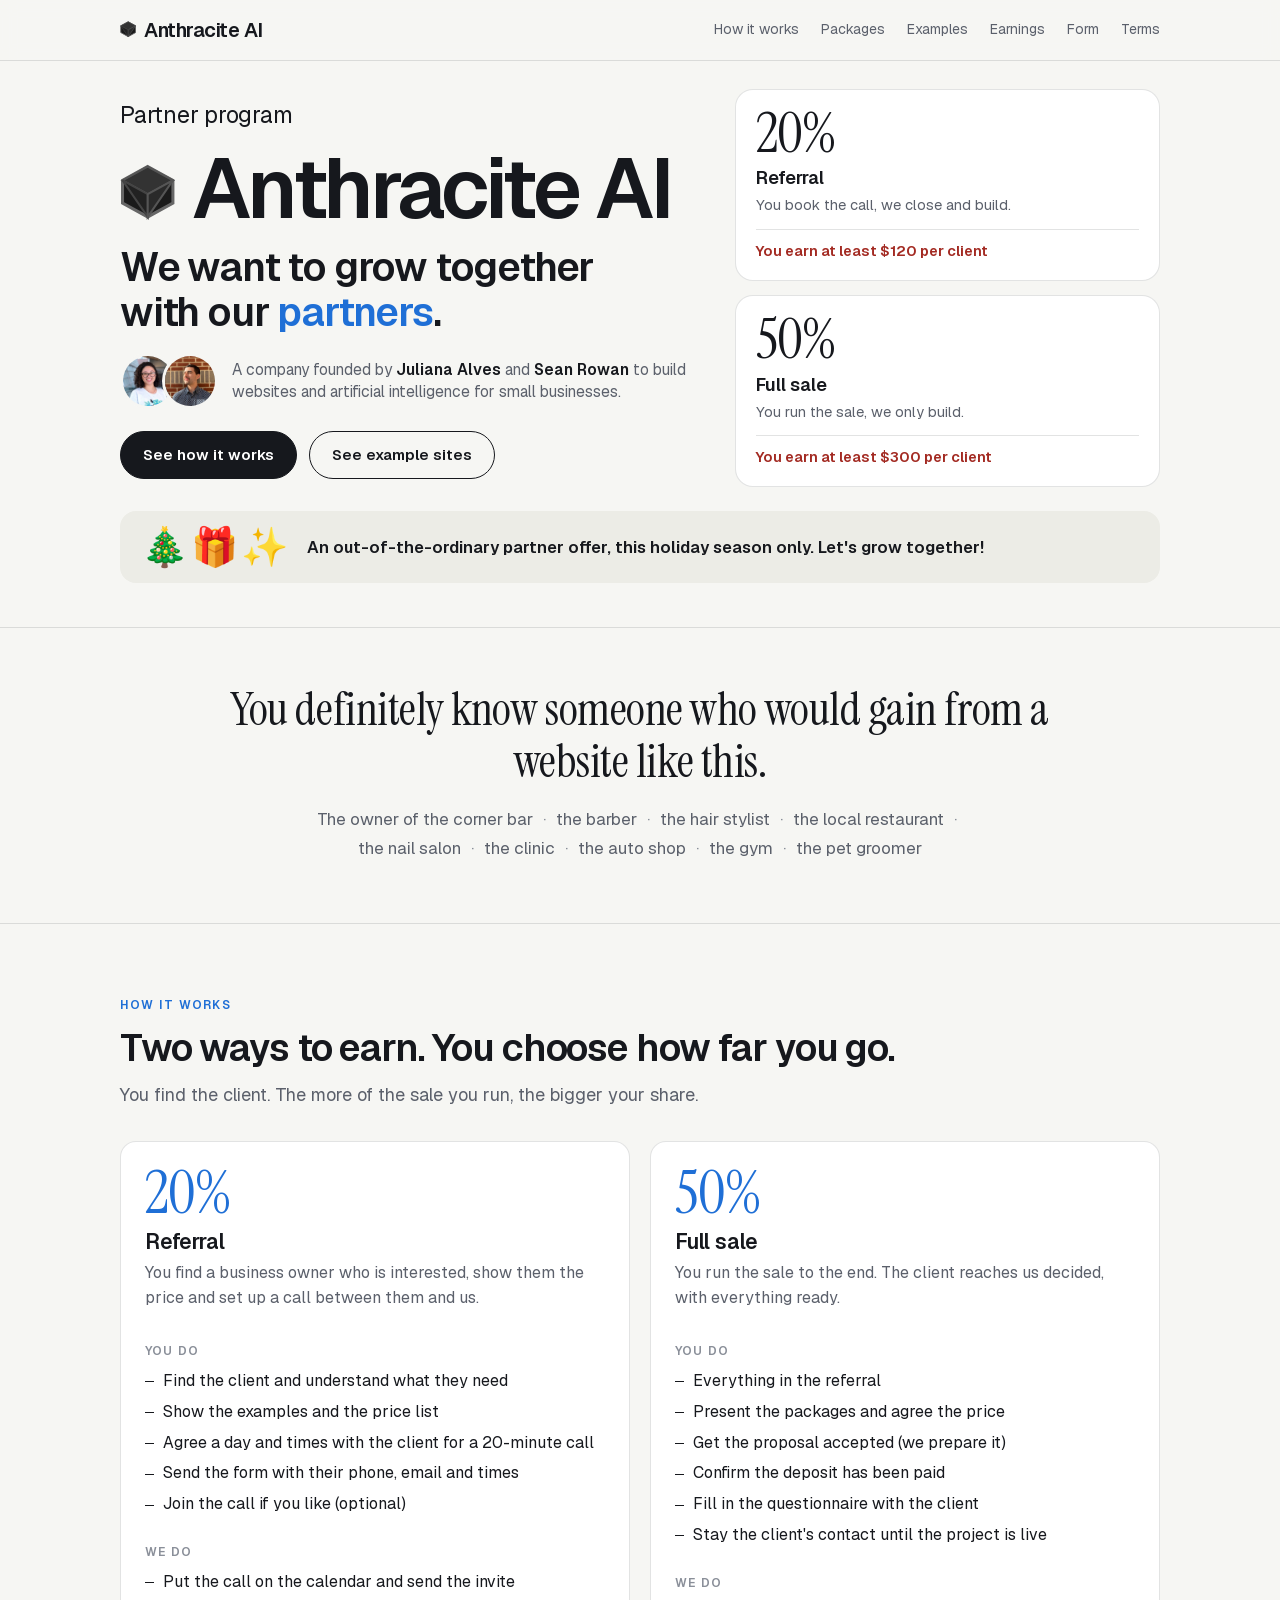
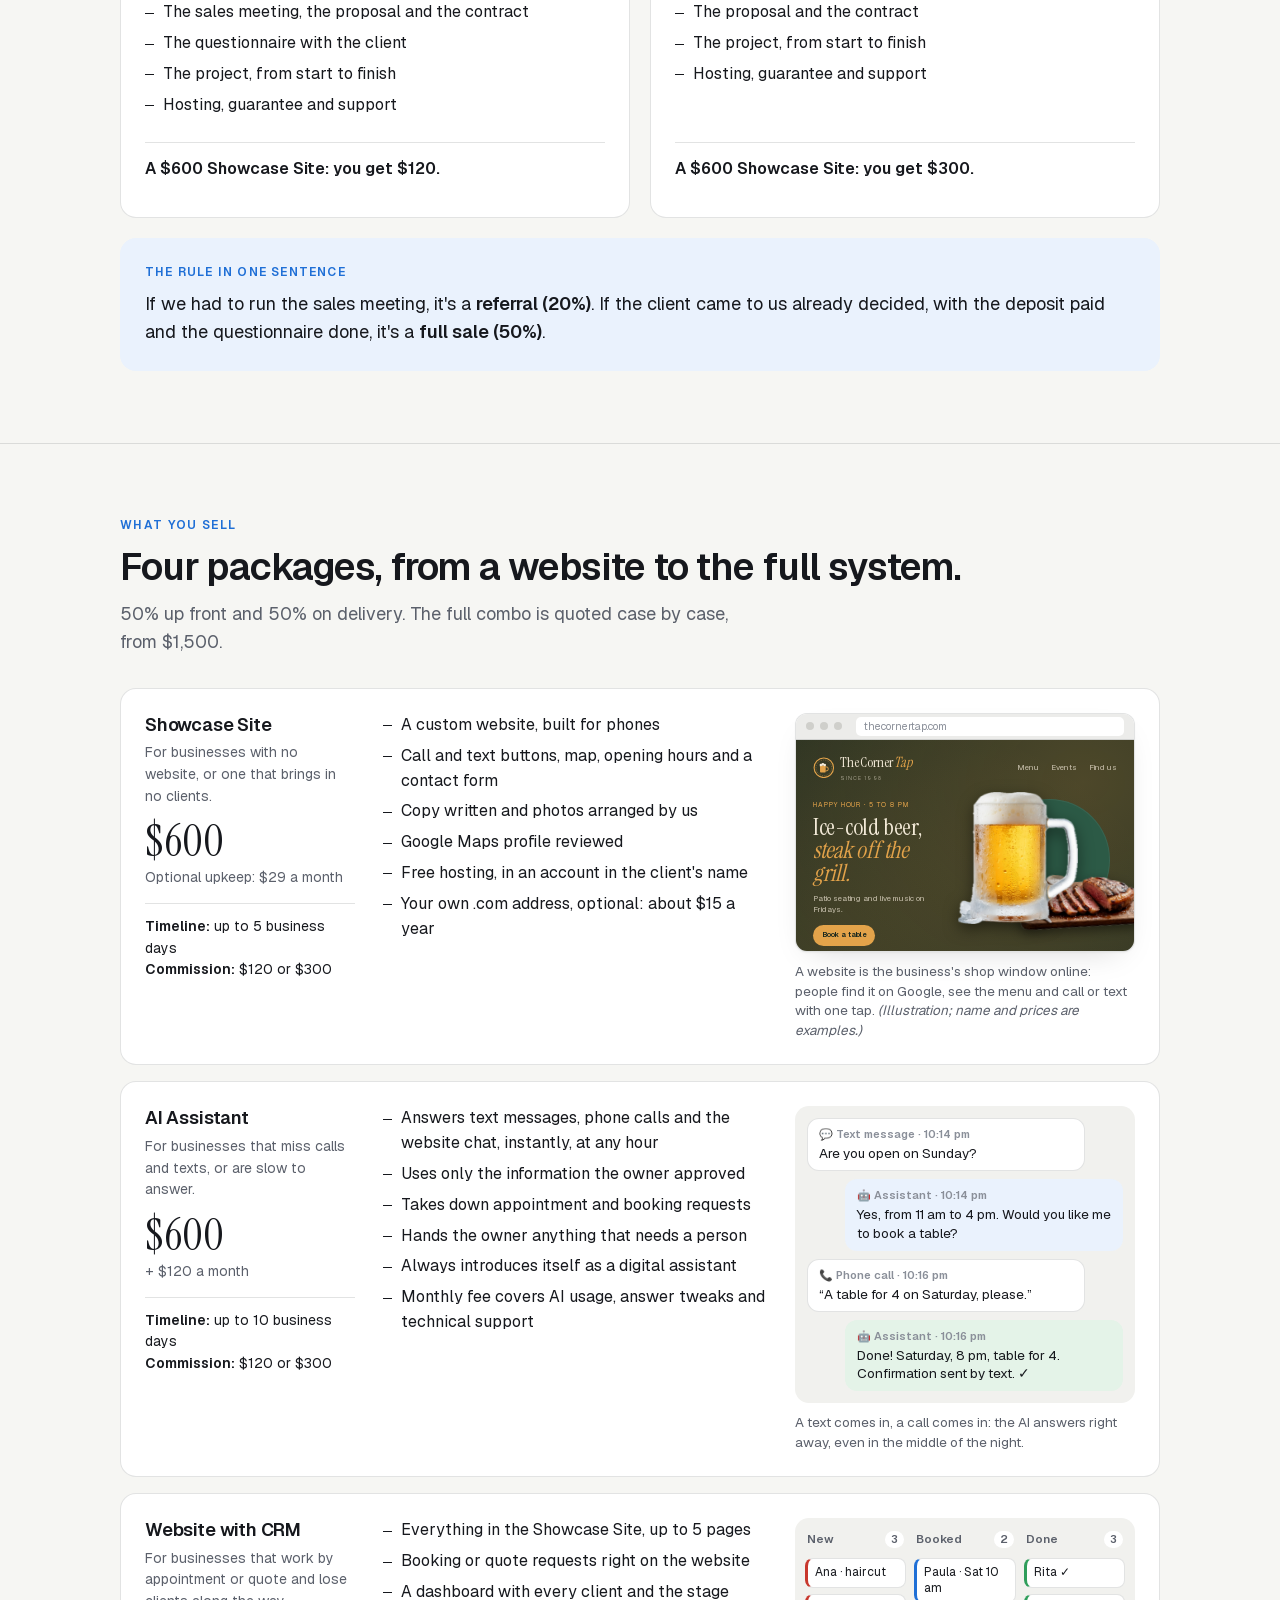
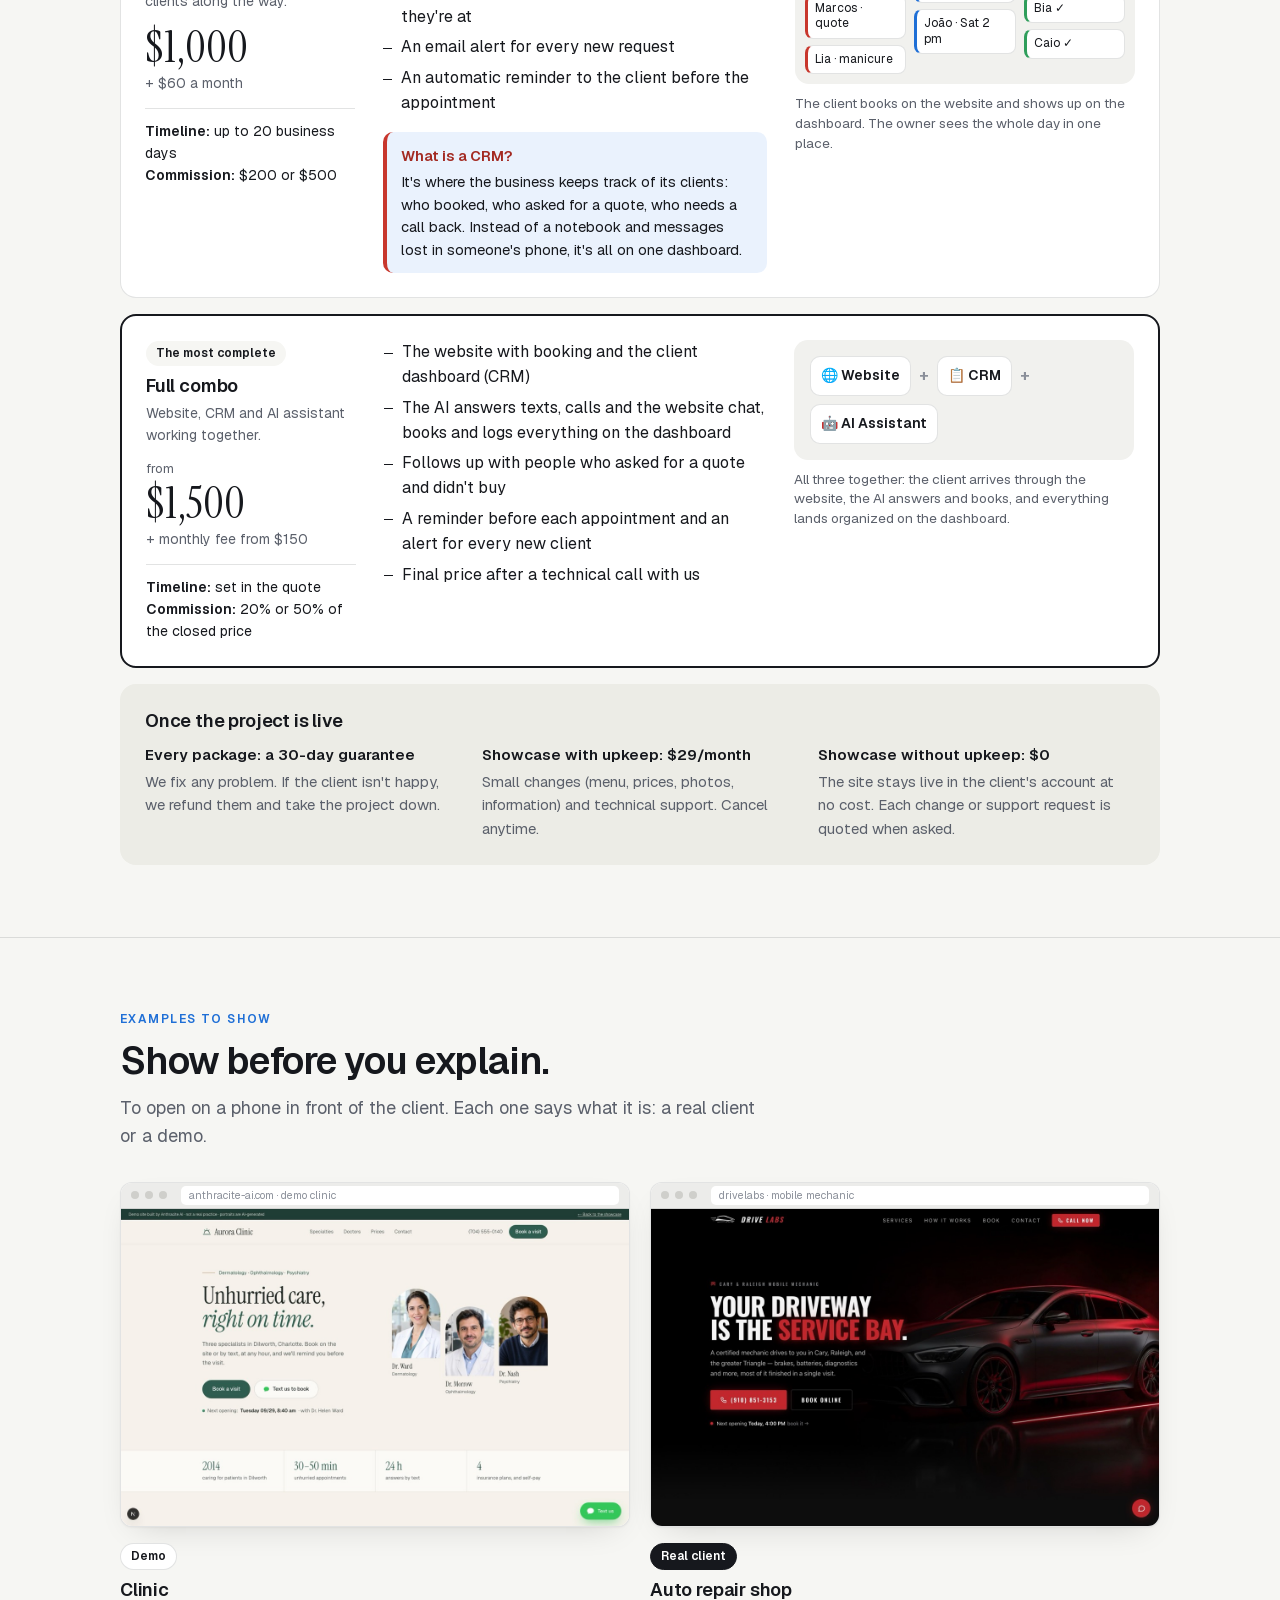
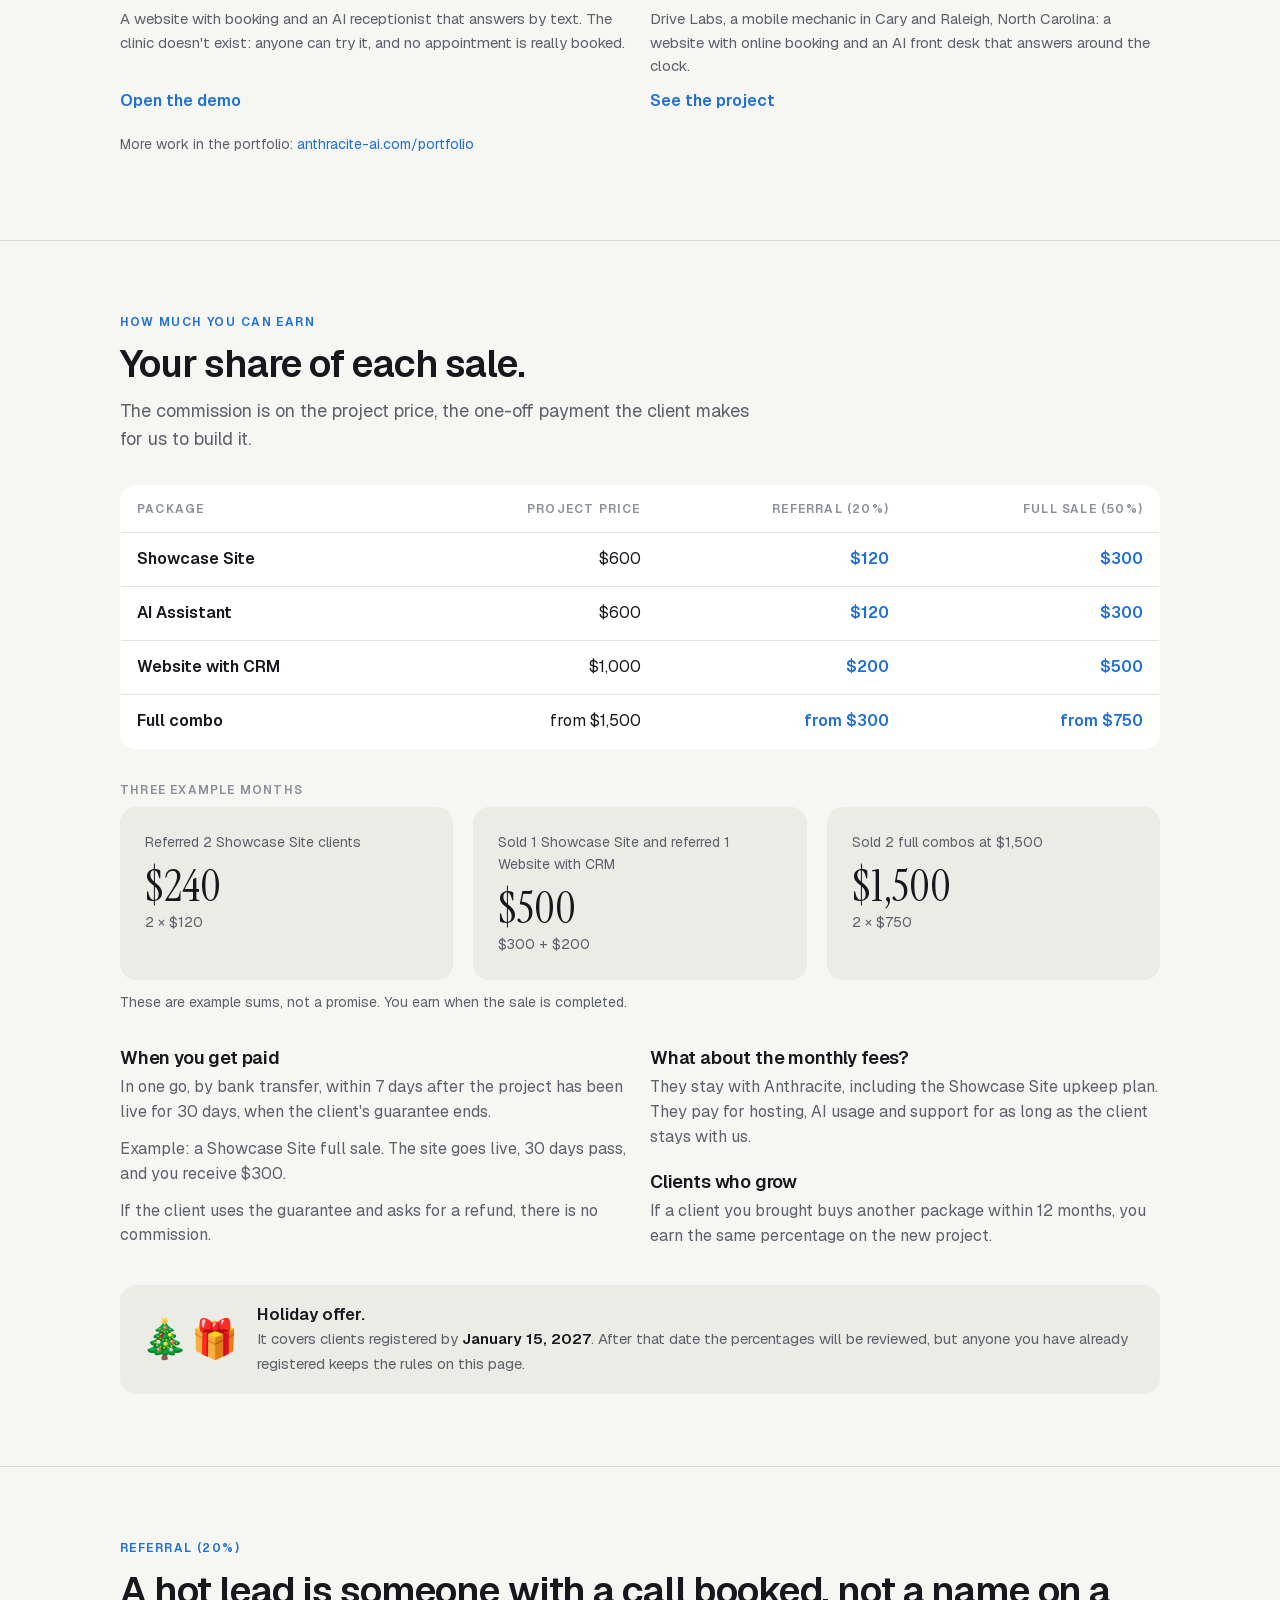
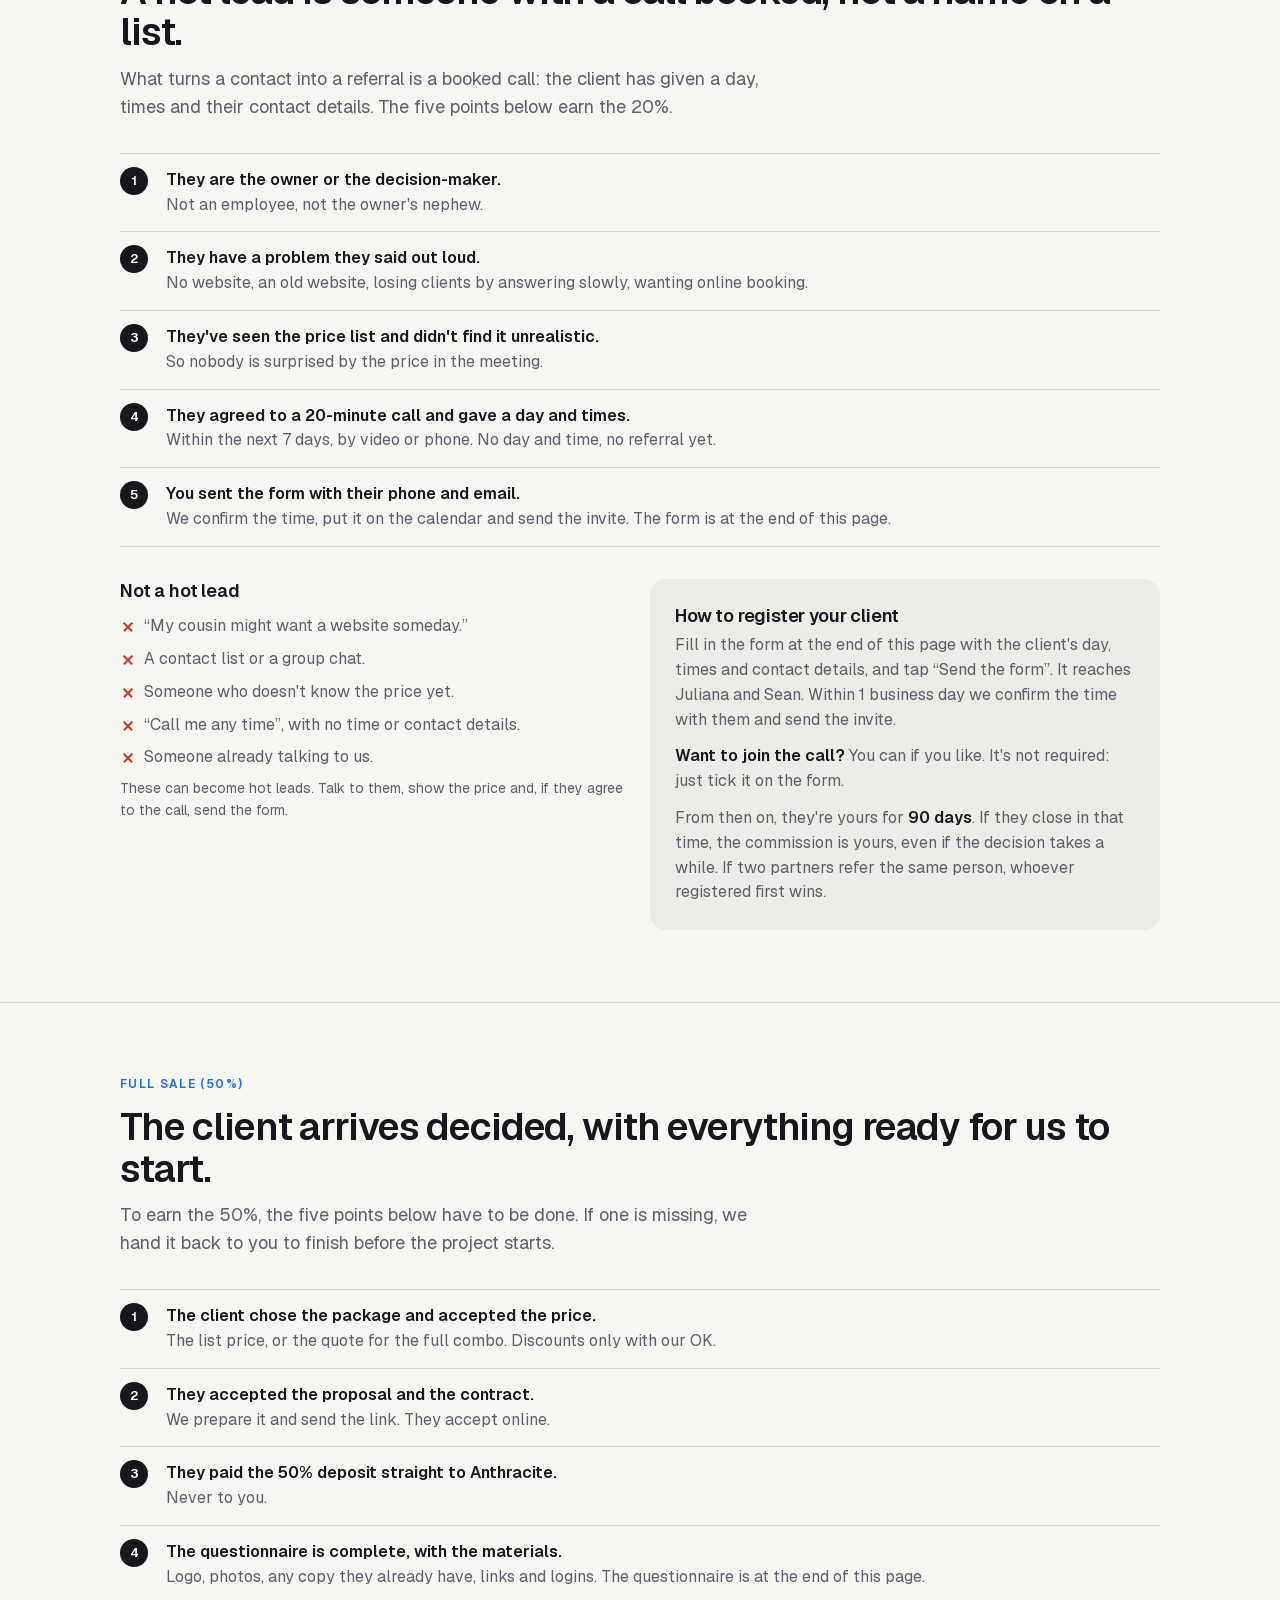
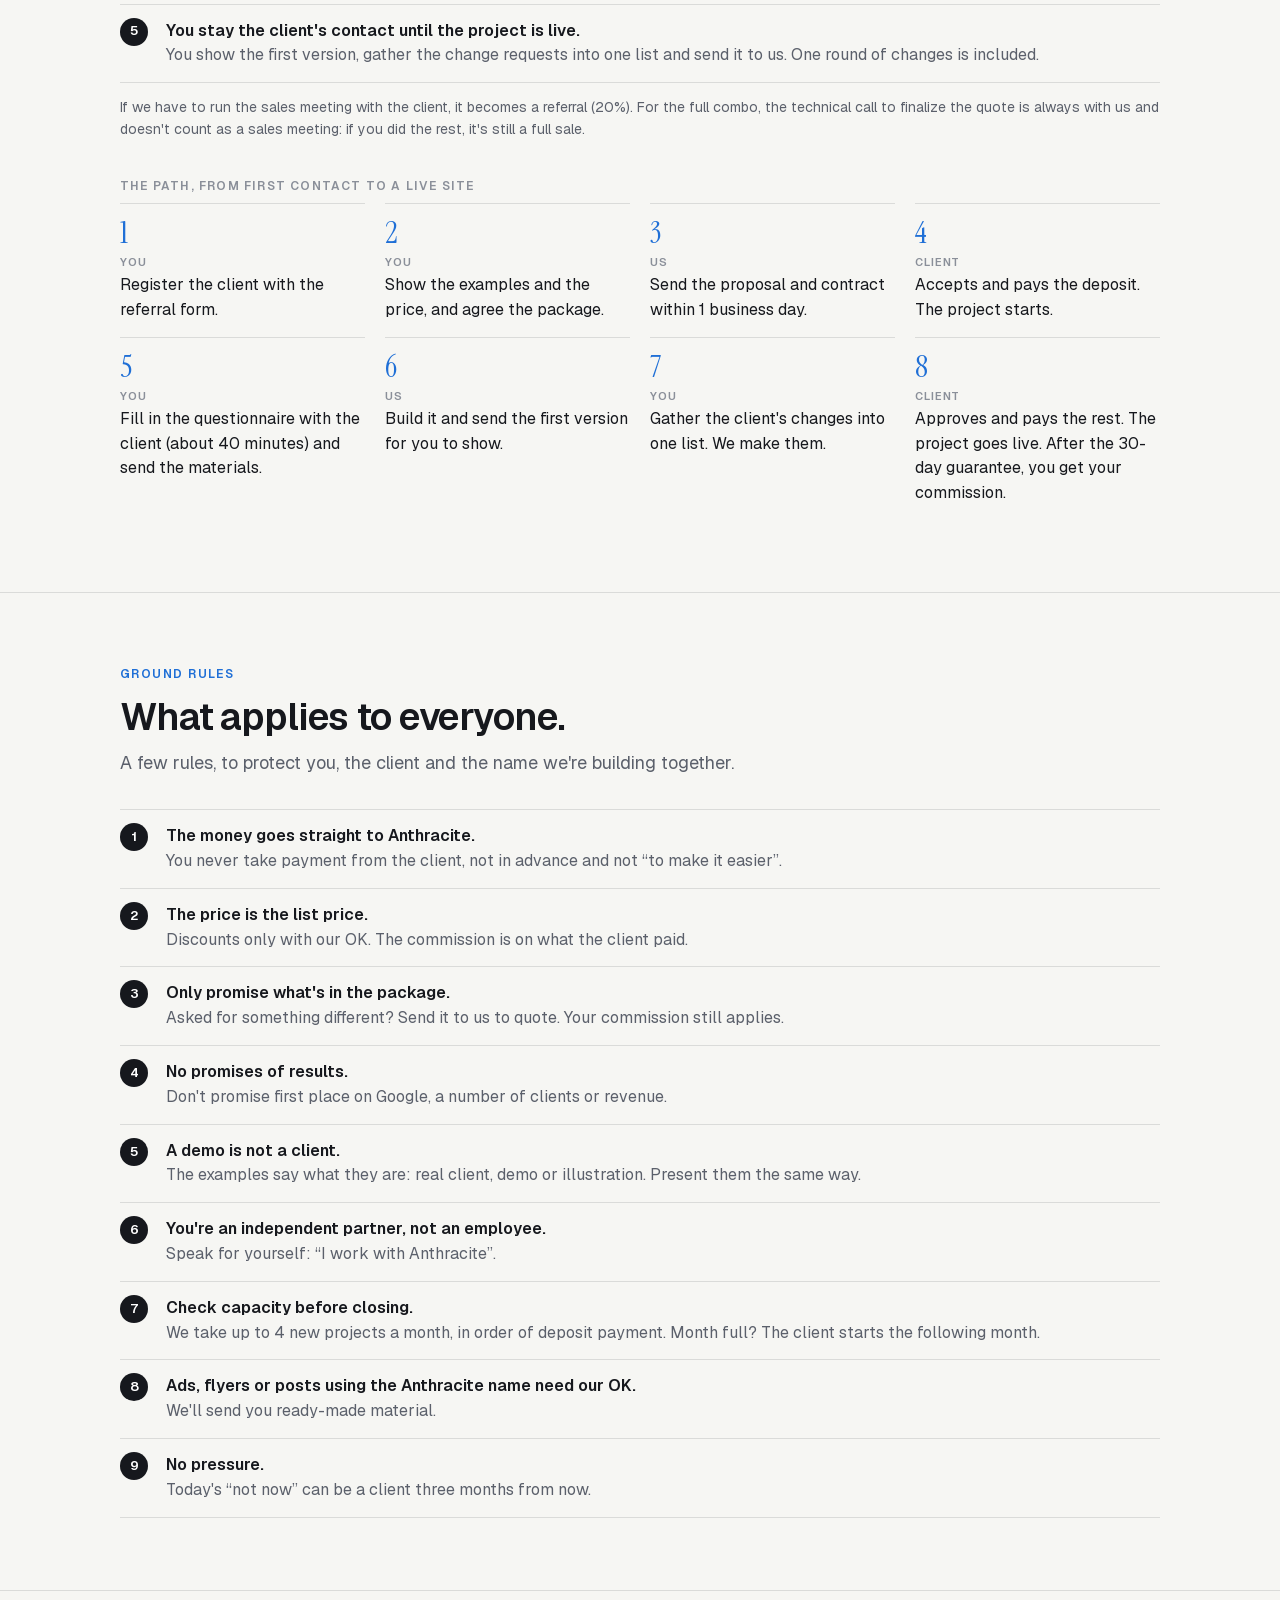
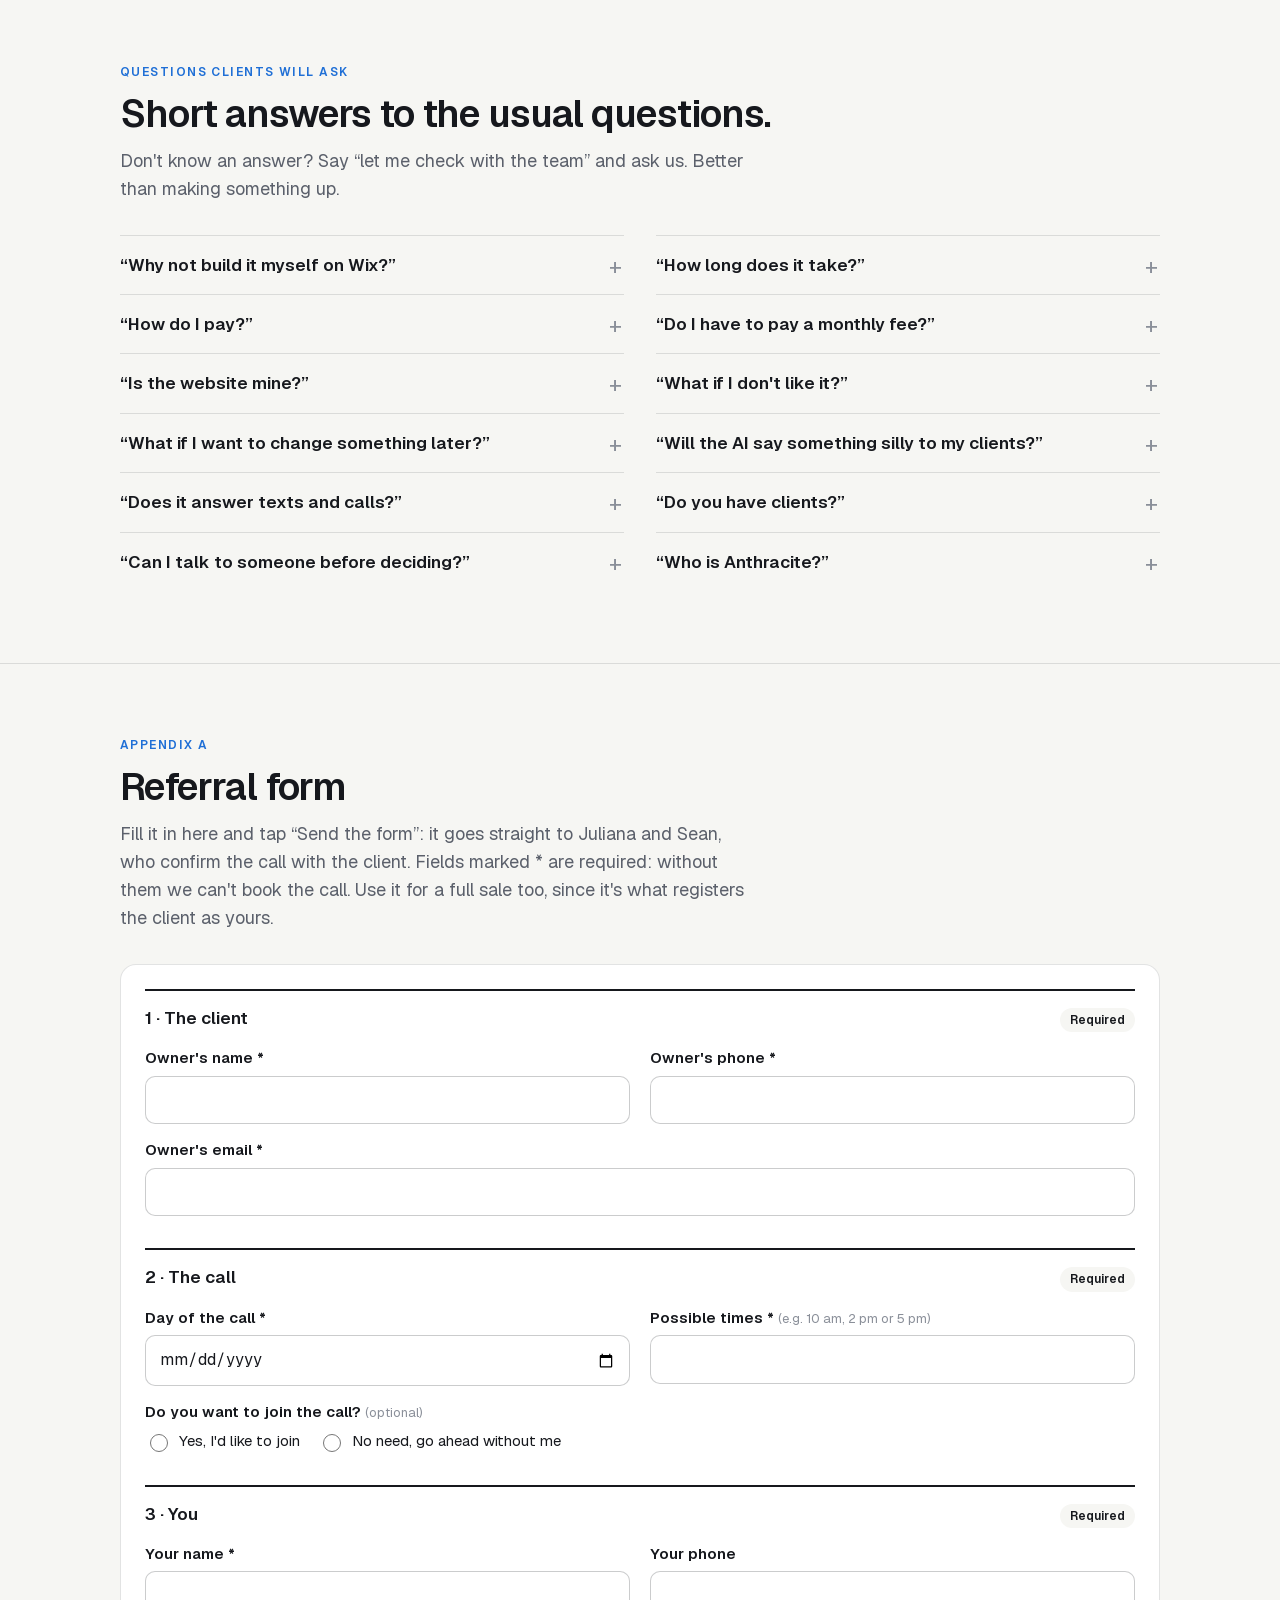
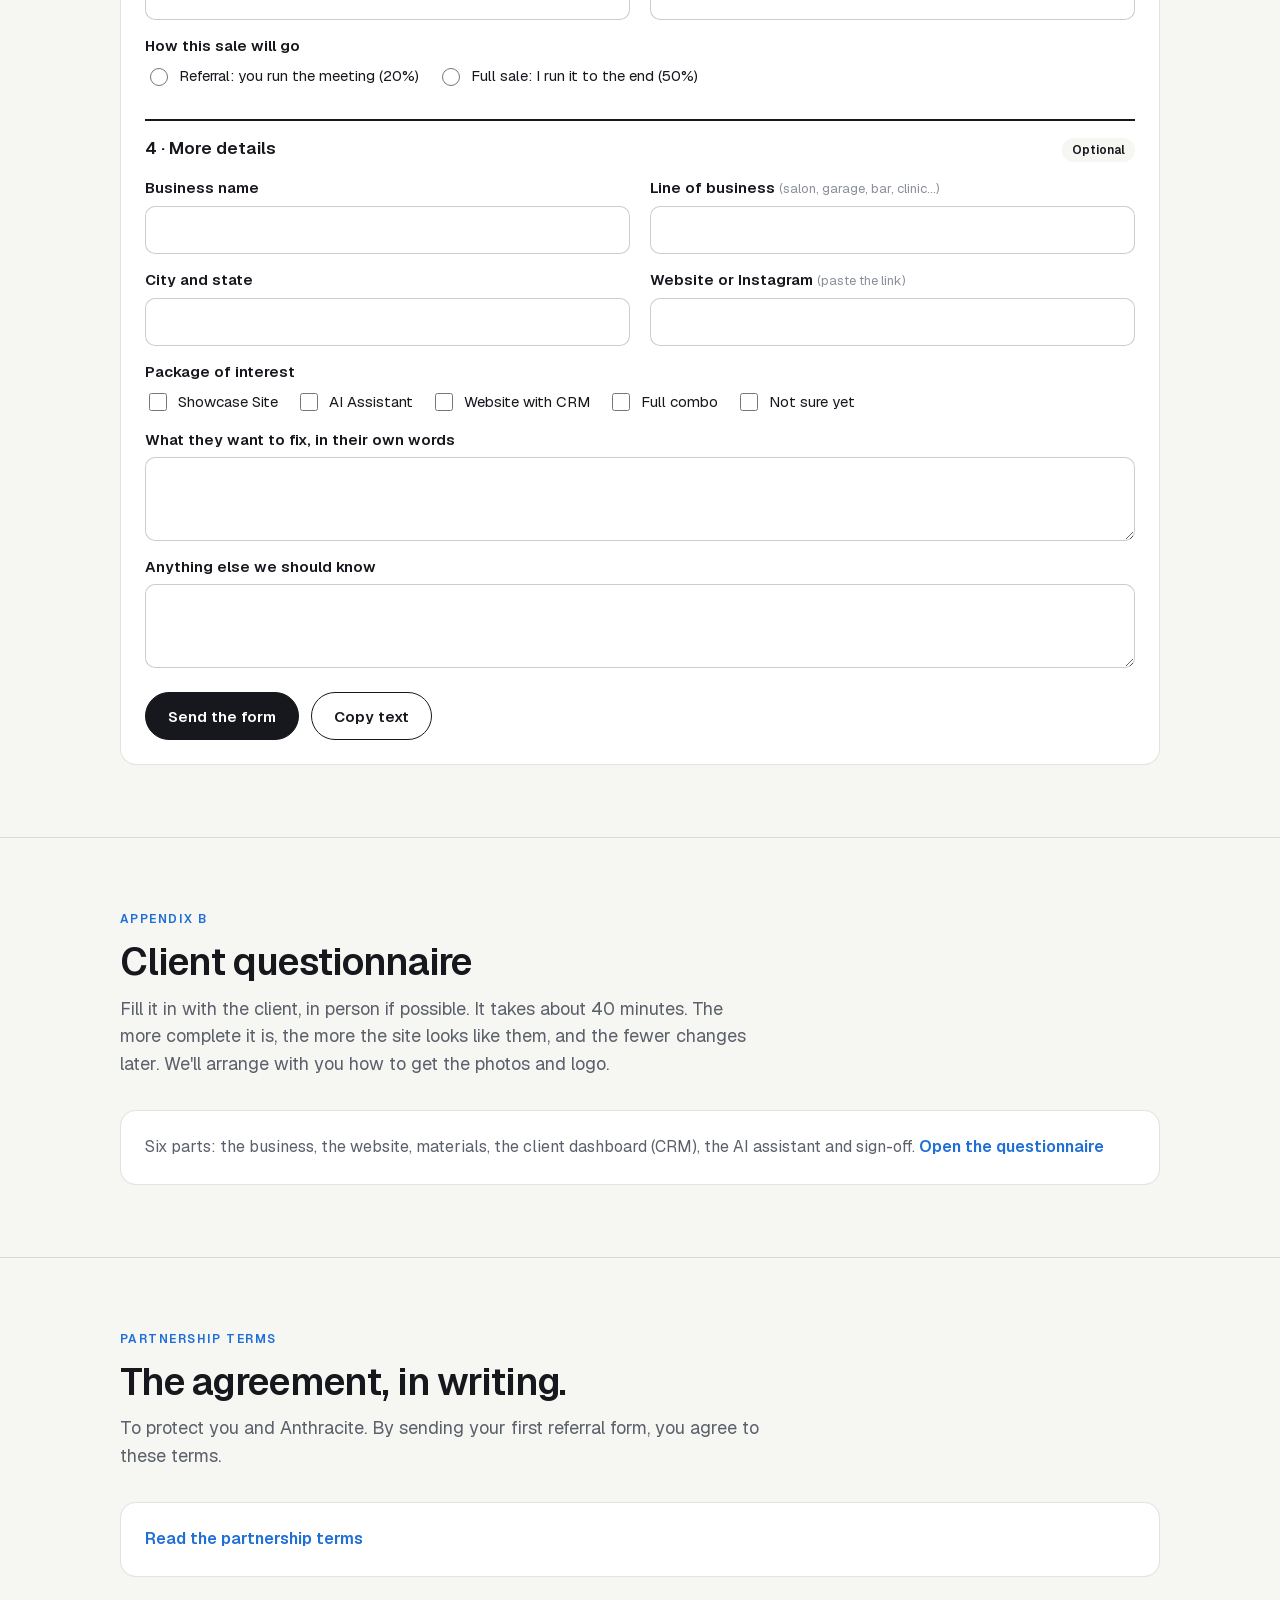
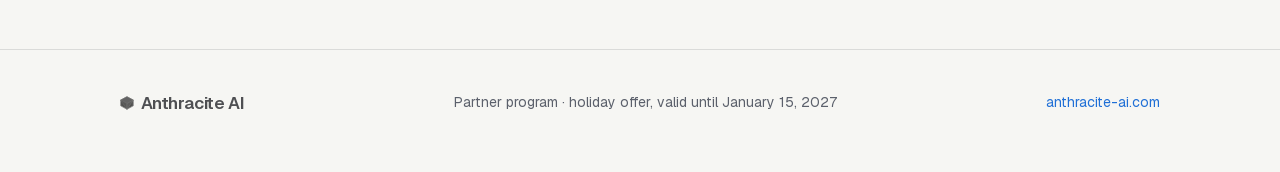
==== commit 0eb7a29b: "Ficha com envio direto e campos obrigatórios" ====
--- a/en/index.html
+++ b/en/index.html
@@ -9,7 +9,7 @@
 <meta property="og:title" content="Anthracite AI partner program">
 <meta property="og:description" content="You bring the client, we build. 20% for a referral, 50% for a full sale.">
 <link rel="icon" href="data:image/svg+xml,%3Csvg xmlns='http://www.w3.org/2000/svg' viewBox='0 0 22 22'%3E%3Cpolygon points='11,1 21,6.5 21,15.5 11,21 1,15.5 1,6.5' fill='%231a1a1a'/%3E%3Cpolygon points='11,1 21,6.5 11,12 1,6.5' fill='%23333'/%3E%3C/svg%3E">
-<link rel="stylesheet" href="../assets/site.css?v=13">
+<link rel="stylesheet" href="../assets/site.css?v=14">
 </head>
 <body>
 
@@ -405,7 +405,7 @@
       </div>
       <div class="card soft">
         <h3>How to register your client</h3>
-        <p class="muted">Fill in the form at the end of this page with the client's day, times and contact details, and email it to us. Within 1 business day we confirm the time with them and send the invite.</p>
+        <p class="muted">Fill in the form at the end of this page with the client's day, times and contact details, and tap “Send the form”. It reaches Juliana and Sean. Within 1 business day we confirm the time with them and send the invite.</p>
         <p class="muted"><strong style="color:var(--coal)">Want to join the call?</strong> You can if you like. It's not required: just tick it on the form.</p>
         <p class="muted" style="margin:0">From then on, they're yours for <strong style="color:var(--coal)">90 days</strong>. If they close in that time, the commission is yours, even if the decision takes a while. If two partners refer the same person, whoever registered first wins.</p>
       </div>
@@ -491,17 +491,17 @@
   <div class="wrap">
     <p class="eyebrow">Appendix A</p>
     <h2>Referral form</h2>
-    <p class="lead">Fill it in here and tap “Send by email”: the email comes out ready to send to us. Fields marked * are required: without them we can't book the call. Use it for a full sale too, since it's what registers the client as yours.</p>
-
-    <form class="card" data-title="Referral form · Anthracite AI" onsubmit="return false">
+    <p class="lead">Fill it in here and tap “Send the form”: it goes straight to Juliana and Sean, who confirm the call with the client. Fields marked * are required: without them we can't book the call. Use it for a full sale too, since it's what registers the client as yours.</p>
+
+    <form class="card" data-kind="referral" data-title="Referral form · Anthracite AI" onsubmit="return false">
       <div class="fields">
         <div class="formsec"><span>1 · The client</span><span class="pill">Required</span></div>
-        <label class="f"><span>Owner's name *</span><input type="text" name="Owner" data-req autocomplete="off"></label>
-        <label class="f"><span>Owner's phone *</span><input type="tel" name="Owner's phone" data-req autocomplete="off"></label>
-        <label class="f full"><span>Owner's email *</span><input type="email" name="Owner's email" data-req autocomplete="off"></label>
+        <label class="f"><span>Owner's name *</span><input type="text" name="Owner" data-k="client_name" data-req autocomplete="off"></label>
+        <label class="f"><span>Owner's phone *</span><input type="tel" name="Owner's phone" data-k="client_phone" data-req autocomplete="off"></label>
+        <label class="f full"><span>Owner's email *</span><input type="email" name="Owner's email" data-k="client_email" data-req autocomplete="off"></label>
         <div class="formsec"><span>2 · The call</span><span class="pill">Required</span></div>
-        <label class="f"><span>Day of the call *</span><input type="date" name="Day of the call" data-req></label>
-        <label class="f"><span>Possible times * <small>(e.g. 10 am, 2 pm or 5 pm)</small></span><input type="text" name="Possible times" data-req></label>
+        <label class="f"><span>Day of the call *</span><input type="date" name="Day of the call" data-k="call_day" data-req></label>
+        <label class="f"><span>Possible times * <small>(e.g. 10 am, 2 pm or 5 pm)</small></span><input type="text" name="Possible times" data-k="call_times" data-req></label>
         <div class="f full"><span>Do you want to join the call? <small>(optional)</small></span>
           <div class="opts" data-name="Partner on the call">
             <label><input type="radio" name="join" value="Yes, I'd like to join">Yes, I'd like to join</label>
@@ -509,8 +509,8 @@
           </div>
         </div>
         <div class="formsec"><span>3 · You</span><span class="pill">Required</span></div>
-        <label class="f"><span>Your name *</span><input type="text" name="Partner" data-req autocomplete="name"></label>
-        <label class="f"><span>Your phone</span><input type="tel" name="Partner phone" autocomplete="tel"></label>
+        <label class="f"><span>Your name *</span><input type="text" name="Partner" data-k="partner_name" data-req autocomplete="name"></label>
+        <label class="f"><span>Your phone</span><input type="tel" name="Partner phone" data-k="partner_phone" autocomplete="tel"></label>
         <div class="f full"><span>How this sale will go</span>
           <div class="opts" data-name="Type">
             <label><input type="radio" name="type" value="Referral: you run the meeting (20%)">Referral: you run the meeting (20%)</label>
@@ -534,8 +534,9 @@
         <label class="f full"><span>What they want to fix, in their own words</span><textarea name="What they want to fix"></textarea></label>
         <label class="f full"><span>Anything else we should know</span><textarea name="Notes"></textarea></label>
       </div>
+      <input type="text" name="company_url" class="hp" tabindex="-1" autocomplete="off" aria-hidden="true">
       <div class="send">
-        <button type="button" class="btn dark" data-send>Send by email</button>
+        <button type="button" class="btn dark" data-send>Send the form</button>
         <button type="button" class="btn light" data-copy>Copy text</button>
         <span class="hint" data-status></span>
       </div>
@@ -548,11 +549,11 @@
   <div class="wrap">
     <p class="eyebrow">Appendix B</p>
     <h2>Client questionnaire</h2>
-    <p class="lead">Fill it in with the client, in person if possible. It takes about 40 minutes. The more complete it is, the more the site looks like them, and the fewer changes later. Send photos and logo separately, by email.</p>
+    <p class="lead">Fill it in with the client, in person if possible. It takes about 40 minutes. The more complete it is, the more the site looks like them, and the fewer changes later. We'll arrange with you how to get the photos and logo.</p>
 
     <details class="card form-card">
       <summary><span class="muted">Six parts: the business, the website, materials, the client dashboard (CRM), the AI assistant and sign-off.</span> <span class="open">Open the questionnaire</span></summary>
-      <form data-title="Client questionnaire · Anthracite AI" onsubmit="return false">
+      <form data-kind="questionnaire" data-title="Client questionnaire · Anthracite AI" onsubmit="return false">
         <div class="fields">
           <div class="formsec"><span>1 · The business</span><span class="pill">Every package</span></div>
           <label class="f"><span>Business name, as it should appear on the site</span><input type="text" name="Name on site"></label>
@@ -613,8 +614,9 @@
           <label class="f"><span>Who approves the project? Name and phone</span><input type="text" name="Approver"></label>
           <label class="f"><span>Any important date? <small>(opening, campaign)</small></span><input type="text" name="Key date"></label>
         </div>
-        <div class="send">
-          <button type="button" class="btn dark" data-send>Send by email</button>
+        <input type="text" name="company_url" class="hp" tabindex="-1" autocomplete="off" aria-hidden="true">
+      <div class="send">
+          <button type="button" class="btn dark" data-send>Send the questionnaire</button>
           <button type="button" class="btn light" data-copy>Copy text</button>
           <span class="hint" data-status></span>
         </div>
@@ -665,6 +667,6 @@
   </div>
 </footer>
 
-<script src="../assets/forms.js?v=12"></script>
+<script src="../assets/forms.js?v=14"></script>
 </body>
 </html>
--- a/assets/site.css
+++ b/assets/site.css
@@ -312,3 +312,7 @@
   .steps .step { padding: 12px 0; }
   .ex .frame { border-radius: 10px; }
 }
+
+.hp { position: absolute; left: -9999px; width: 1px; height: 1px; opacity: 0; }
+.send .hint.ok { color: #1f7a45; font-weight: 600; }
+.btn[disabled] { opacity: .6; cursor: wait; }
